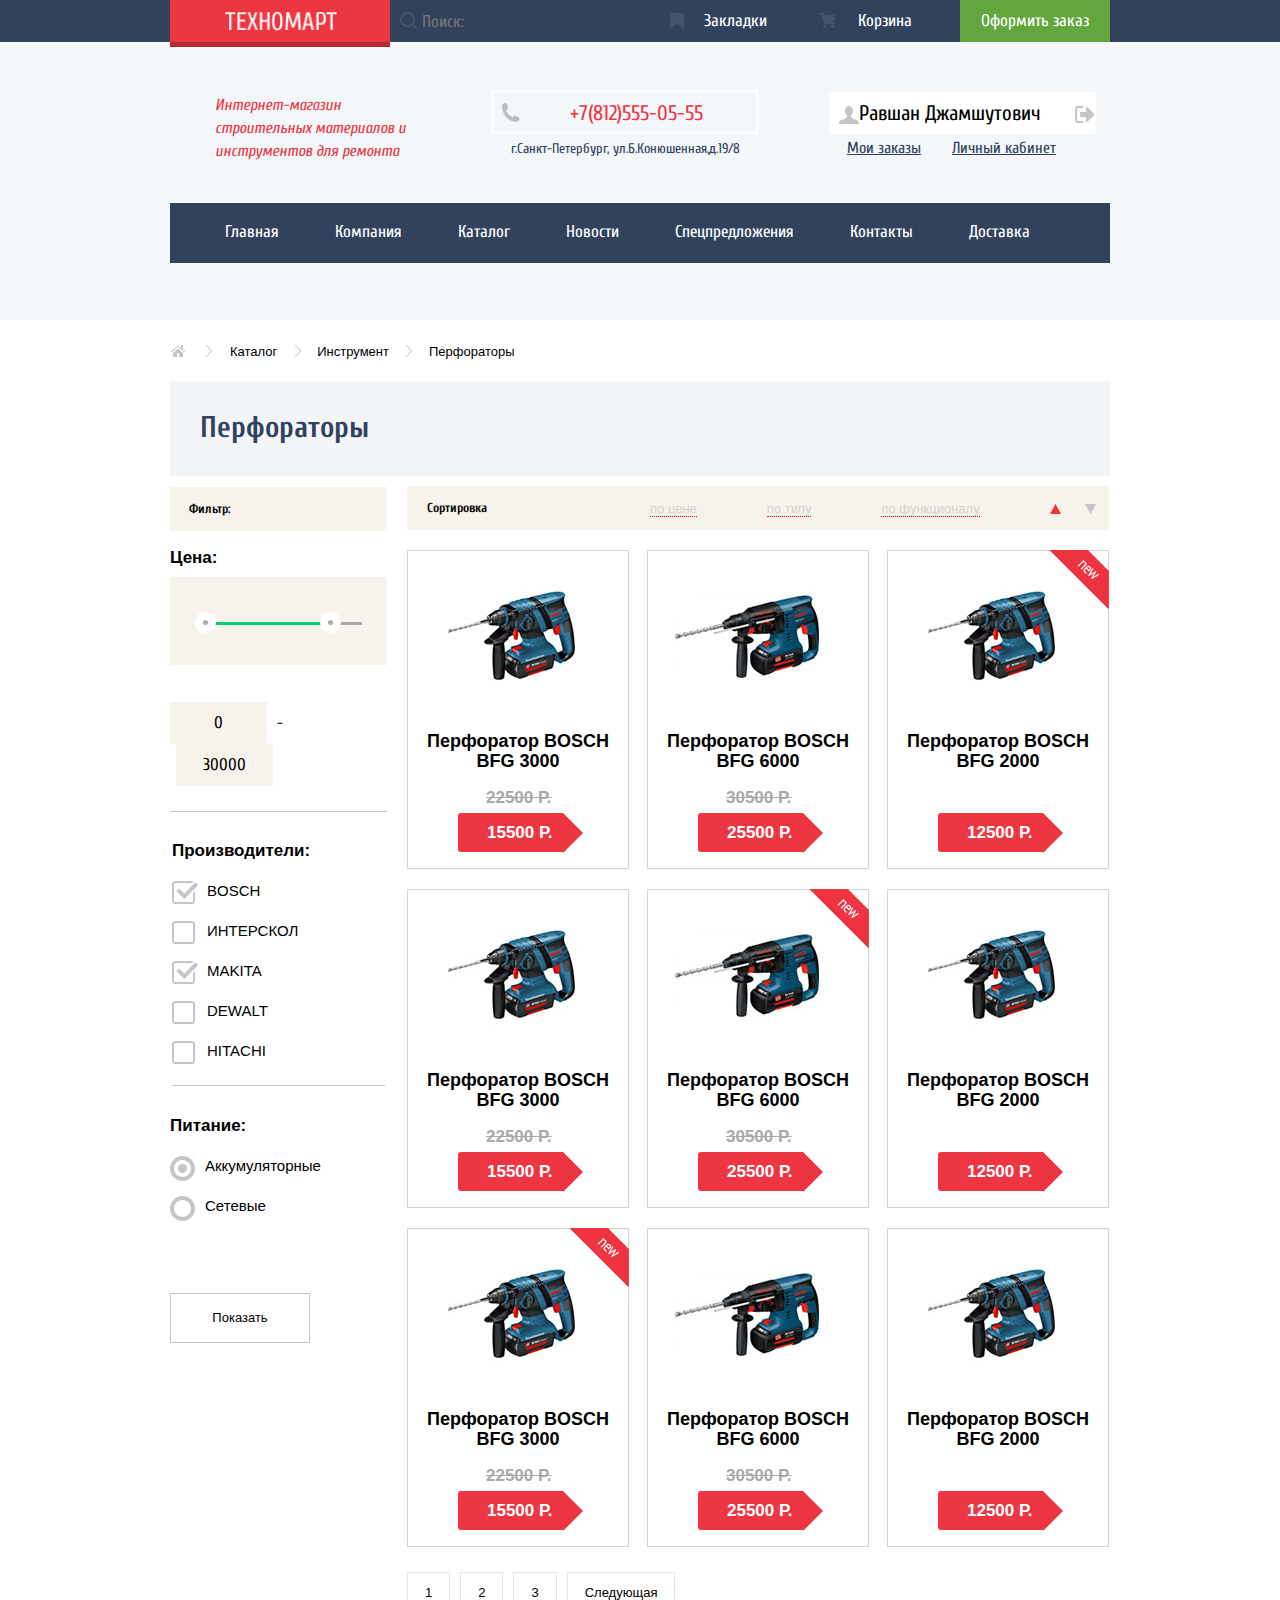
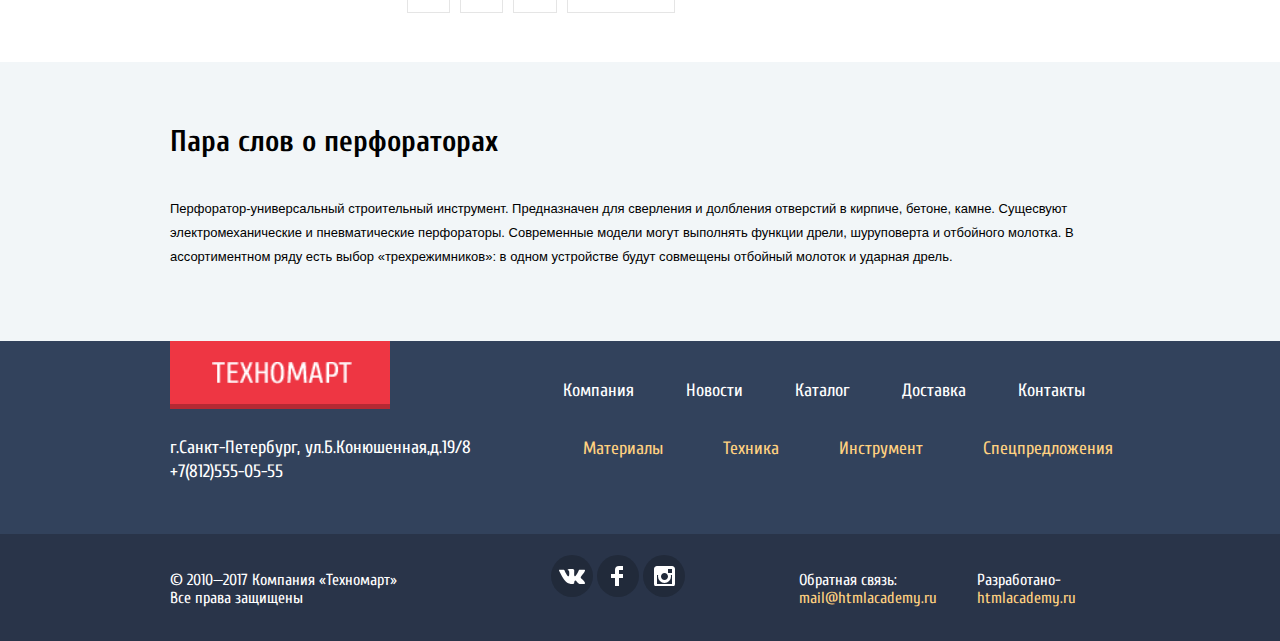
==== catalog.html @ f2ca5ce5 "Исправил рэйндж и позиционирование лупы" ====
<!DOCTYPE html>
<html lang="ru">
  <head>
      <meta charset="utf-8">
      <title>HTML Academy: Каталог</title>
      <link href="https://fonts.googleapis.com/css?family=Cuprum:700,700i&amp;subset=cyrillic,cyrillic-ext" rel="stylesheet">
      <link rel="stylesheet" href="css/style.css">
      <link href="css/normalize.min.css" rel="stylesheet">
  </head>
  <body>
      <header class="page-header">
          <h1 class="visually-hidden">Техномарт-мужской магазин</h1>
          <div class="page-header-wrapper-top">
              <section class="page-header-top container">
                <h2 class="visually-hidden">Управление покупками</h2>
                  <a class="page-header-logo" href="index.html">
                    <img src="img/logo.png" width="112" height="19" alt="логотип Техномарт">
                  </a>
                  <form class="page-header-search" action="https://echo.htmlacademy.ru" method="get">

                    <input class="page-header-search-input" type="search" name="search" id="search" placeholder="Поиск:">
                    <label class="page-header-search-label" for="search"></label>
                  </form>

                  <ul class="page-header-purchase">
                    <li class="page-header-purchase-tab"><a class="page-header-tab-link" href="tab.html">Закладки</a></li>
                    <li class="page-header-purchase-busket"><a class="page-header-busket-link" href="busket.html">Корзина</a></li>
                    <li class="page-header-purchase-order"><a class="page-header-order-link" href="order.html">Оформить заказ</a></li>
                  </ul>
            </section>
          </div>
      <section class="header-middle container">
        <h2 class="visually-hidden">Контакты и личный кабинет</h2>
          <p class="header-middle-description">Интернет-магазин строительных материалов и инструментов для ремонта</p>
          <address class="header-middle-contacts">
            <p class="header-middle-phone">+7(812)555-05-55</p>
            <p class="header-middle-address">г.Санкт-Петербург, ул.Б.Конюшенная,д.19/8</p>
          </address>
          <div class="header-middle-wrapper">
            <ul class="header-middle-logon">
              <li class="header-middle-logon-user"><a href="user.html">Равшан Джамшутович</a></li>
              <li class="header-middle-logout"><a href="logout.html"></a></li>
            </ul>
            <ul class="header-middle-logon-buttons">
              <li class="header-middle-orders"><a href="orders.html">Мои заказы</a></li>
              <li class="header-middle-account"><a href="account.html">Личный кабинет</a></li>
            </ul>
          </div>
      </section>
      <nav class="main-navigation container">
        <ul class="site-navigation">
          <li class="site-navigation-item"><a class="site-navigation-link" href="index.html">Главная</a></li>
          <li class="site-navigation-item"><a class="site-navigation-link" href="company.html">Компания</a></li>
          <li class="site-navigation-item"><a class="site-navigation-link site-navigation-current">Каталог</a></li>
          <li class="site-navigation-item"><a class="site-navigation-link" href="news.html">Новости</a></li>
          <li class="site-navigation-item"><a class="site-navigation-link" href="specialoffer.html">Спецпредложения</a></li>
          <li class="site-navigation-item"><a class="site-navigation-link" href="contacts.html">Контакты</a></li>
          <li class="site-navigation-item"><a class="site-navigation-link" href="delivery.html">Доставка</a></li>
        </ul>
      </nav>
    </header>
      <main class="catalog-main">
        <ul class="breadcrumbs container">
          <li class="breadcrumbs-home"><a class="index-link" href="index.html"></a></li>
          <li class="breadcrumbs-catalog"><a class="catalog-link" href="catalog.html">Каталог</a></li>
          <li class="breadcrumbs-instruments"><a class="instruments-link" href="intruments.html">Инструмент</a></li>
          <li class="breadcrumbs-current"><a class="perforators-link">Перфораторы</a></li>
        </ul>
        <h2 class="catalog-section container ">Перфораторы</h2>
        <div class="catalog-wrapper container">
          <section class="filters">
              <h2 class="filters-title">Фильтр:</h2>
              <form class="" action="https://echo.htmlacademy.ru" method="get">
                <fieldset class="filter-price">
                  <legend class="filter-price-title">Цена:</legend>
                    <input class="filter-price-value" id="filter-price-value" name="filter-price-value" type="range" min="0" max="30000" step="1" value="25000">
                    <label for="filter-price-value"></label>
                    <div class=filter-price-controls>
                    <div class="filter-price-main-line"></div>
                    <div class="filter-price-color-line"></div>
                    <span class="filter-price-min-roll"></span>
                    <span class="filter-price-max-roll"></span>
                    </div>

                    <input type="text" class="filter-price-min" value="0"> -
                    <input type="text" class="filter-price-max" value="30000">
                </fieldset>
                <fieldset class="filter-makers">
                  <legend class="filter-makers-title">Производители:</legend>
                    <p><input class="filter-makers-item" type=checkbox name="BOSCH" id="BOSCH" checked>
                      <label for="BOSCH">BOSCH</label></p>
                    <p><input class="filter-makers-item" type=checkbox name="INTERSKOL" id="ИНТЕРСКОЛ">
                      <label for="ИНТЕРСКОЛ">ИНТЕРСКОЛ</label></p>
                    <p><input class="filter-makers-item" type=checkbox name="MAKITA" id="MAKITA"  checked>
                      <label for="MAKITA">MAKITA</label></p>
                    <p><input class="filter-makers-item" type=checkbox name="DEWALT" id="DEWALT">
                      <label for="DEWALT">DEWALT</label></p>
                    <p><input class="filter-makers-item" type=checkbox name="HITACHI" id="HITACHI">
                      <label for="HITACHI">HITACHI</label></p>
                </fieldset>
                <fieldset class="filter-power">
                  <legend class="filter-power-title">Питание:</legend>
                    <p><input class="filter-power-item" type=radio name="battery" id="battery" checked>
                      <label for="battery">Аккумуляторные</label></p>
                    <p><input class="filter-power-item" type=radio name="electric" id="electric">
                      <label for="electric">Сетевые</label></p>
                </fieldset>
                <label for="show"></label>
                <input class="show-button" name="show" id="show"  type="submit" value="Показать">
              </form>
          </section>
          <div class="catalog-right-side">
          <section class="sort">
            <h2 class="sort-title">Сортировка</h2>
            <ul class="sort-list">
              <li class="sort-item"><a class="sort-item-link" href="tehnomart.ru/catalog?ordered=desc">по цене</a></li>
              <li class="sort-item"><a class="sort-item-link" href="tehnomart.ru/catalog?ordered=desc">по типу</a></li>
              <li class="sort-item"><a class="sort-item-link" href="tehnomart.ru/catalog?ordered=desc">по функционалу</a></li>
              <li class="sort-item"><a class="sort-button-up" href="tehnomart.ru/catalog?ordered=asc"><span class="visually-hidden">Сортировка по возрастанию</span></a></li>
              <li class="sort-item"><a class="sort-button-down" href="tehnomart.ru/catalog?ordered=desc"><span class="visually-hidden">Сортировка по убыванию</span></a></li>
            </ul>
          </section>
          <section class="catalog">
              <ul class="catalog-list">
                <li class="catalog-item">
                    <div class="catalog-item_offer">
                        <p><a class="catalog-item_buy" href="buy.html">Купить</a></p>
                        <a class="catalog-item_marked" href="intab.html">В закладки</a>
                    </div>
                  <img src="img/BOSCH-BFG-3000.jpg" alt="BOSCH BFG 3000"
                  width="220" height="150" class="catalog-item_image_bfg3000">
                  <h3 class="catalog-item_title">Перфоратор BOSCH BFG 3000</h3>
                  <p><del class="catalog-item_old-price">22500 Р.</del></p>
                  <a class="catalog-item_link" href="#">15500 Р.</a>

                </li>
                <li class="catalog-item">
                    <div class="catalog-item_offer">
                        <p><a class="catalog-item_buy" href="buy.html">Купить</a></p>
                        <a class="catalog-item_marked" href="intab.html">В закладки</a>
                    </div>
                  <img src="img/BOSCH-BFG-6000.jpg" alt="BOSCH BFG 6000"
                  width="220" height="150" class="catalog-item_image_bfg6000">
                  <h3 class="catalog-item_title">Перфоратор BOSCH BFG 6000</h3>
                  <p><del class="catalog-item_old-price">30500 Р.</del></p>
                  <a class="catalog-item_link" href="#">25500 Р.</a>

                </li>
                <li class="catalog-item new">
                    <div class="flag-new"></div>
                    <div class="catalog-item_offer">
                        <p><a class="catalog-item_buy" href="buy.html">Купить</a></p>
                        <a class="catalog-item_marked" href="intab.html">В закладки</a>
                    </div>
                  <img src="img/BOSCH-BFG-2000.jpg" alt="BOSCH BFG 2000"
                  width="220" height="150" class="catalog-item_image_bfg2000">
                  <h3 class="catalog-item_title">Перфоратор BOSCH BFG 2000</h3>
                  <p><del class="catalog-item_old-price"></del></p>
                  <a class="catalog-item_link" href="#">12500 Р.</a>

                </li>
                <li class="catalog-item">
                    <div class="catalog-item_offer">
                        <p><a class="catalog-item_buy" href="buy.html">Купить</a></p>
                        <a class="catalog-item_marked" href="intab.html">В закладки</a>
                    </div>
                  <img src="img/BOSCH-BFG-3000.jpg" alt="BOSCH BFG 3000"
                  width="220" height="150" class="catalog-item_image_bfg3000">
                  <h3 class="catalog-item_title">Перфоратор BOSCH BFG 3000</h3>
                  <p><del class="catalog-item_old-price">22500 Р.</del></p>
                  <a class="catalog-item_link" href="#">15500 Р.</a>

                </li>
                <li class="catalog-item new">
                    <div class="flag-new"></div>
                    <div class="catalog-item_offer">
                        <p><a class="catalog-item_buy" href="buy.html">Купить</a></p>
                        <a class="catalog-item_marked" href="intab.html">В закладки</a>
                    </div>
                  <img src="img/BOSCH-BFG-6000.jpg" alt="BOSCH BFG 6000"
                  width="220" height="150" class="catalog-item_image_bfg6000">
                  <h3 class="catalog-item_title">Перфоратор BOSCH BFG 6000</h3>
                  <p><del class="catalog-item_old-price">30500 Р.</del></p>
                  <a class="catalog-item_link" href="#">25500 Р.</a>

                </li>
                <li class="catalog-item">
                    <div class="catalog-item_offer">
                        <p><a class="catalog-item_buy" href="buy.html">Купить</a></p>
                        <a class="catalog-item_marked" href="intab.html">В закладки</a>
                    </div>
                  <img src="img/BOSCH-BFG-2000.jpg" alt="BOSCH BFG 2000"
                  width="220" height="150" class="catalog-item_image_bfg2000">
                  <h3 class="catalog-item_title">Перфоратор BOSCH BFG 2000</h3>
                  <p><del class="catalog-item_old-price"></del></p>
                  <p><a class="catalog-item_link" href="#">12500 Р.</a></p>

                </li>
                <li class="catalog-item new">
                    <div class="flag-new"></div>
                    <div class="catalog-item_offer">
                        <p><a class="catalog-item_buy" href="buy.html">Купить</a></p>
                        <a class="catalog-item_marked" href="intab.html">В закладки</a>
                    </div>
                  <img src="img/BOSCH-BFG-3000.jpg" alt="BOSCH BFG 3000"
                  width="220" height="150" class="catalog-item_image_bfg3000">
                  <h3 class="catalog-item_title">Перфоратор BOSCH BFG 3000</h3>
                  <p><del class="catalog-item_old-price">22500 Р.</del></p>
                  <a class="catalog-item_link" href="#">15500 Р.</a>

                </li>
                <li class="catalog-item">
                    <div class="catalog-item_offer">
                        <p><a class="catalog-item_buy" href="buy.html">Купить</a></p>
                        <a class="catalog-item_marked" href="intab.html">В закладки</a>
                    </div>
                  <img src="img/BOSCH-BFG-6000.jpg" alt="BOSCH BFG 6000"
                  width="220" height="150" class="catalog-item_image_bfg6000">
                  <h3 class="catalog-item_title">Перфоратор BOSCH BFG 6000</h3>
                  <p><del class="catalog-item_old-price">30500 Р.</del></p>
                  <a class="catalog-item_link" href="#">25500 Р.</a>

                </li>
                <li class="catalog-item">
                    <div class="catalog-item_offer">
                        <p><a class="catalog-item_buy" href="buy.html">Купить</a></p>
                        <a class="catalog-item_marked" href="intab.html">В закладки</a>
                    </div>
                  <img src="img/BOSCH-BFG-2000.jpg" alt="BOSCH BFG 2000"
                  width="220" height="150" class="catalog-item_image_bfg2000">
                  <h3 class="catalog-item_title">Перфоратор BOSCH BFG 2000</h3>
                  <p><del class="catalog-item_old-price"></del></p>
                  <p><a class="catalog-item_link" href="#">12500 Р.</a></p>

                </li>
              </ul>
              <ul class="pagination-list ">
                <li class="pagination-item pagination-item-current"><a>1</a></li>
                <li class="pagination-item"><a href="#">2</a></li>
                <li class="pagination-item"><a href="#">3</a></li>
                <li class="pagination-item"><a href="#">Следующая</a></li>
              </ul>
          </section>
        </div>
      </div>


        <div class="about-perforators">
        <h2 class="perforators-title container">Пара слов о перфораторах</h2>
        <p class="perforators-description container">Перфоратор-универсальный строительный инструмент.
          Предназначен для сверления и долбления отверстий в кирпиче, бетоне, камне.
          Сущесвуют электромеханические и пневматические перфораторы. Современные модели могут выполнять
          функции дрели, шуруповерта и отбойного молотка. В ассортиментном ряду есть выбор «трехрежимников»: в одном устройстве
          будут совмещены отбойный молоток и ударная дрель.</p>
        </div>

      </main>
      <footer class="page-footer">
        <div class="footer-wrapper container">
          <section class="footer-left">
            <h2 class="visually-hidden">Техномарт, адрес и телефон</h2>
              <a class="page-footer-logo">
                  <img src="img/logo.png" width="140" height="22" alt="логотип Техномарт">
              </a>
              <address class="footer-contacts">
                <p class="footer-address">г.Санкт-Петербург, ул.Б.Конюшенная,д.19/8</p>
                <p class="footer-phone">+7(812)555-05-55</p>
              </address>
          </section>
          <section class="footer-right">
            <h2 class="visually-hidden">Нижняя навигация по сайту</h2>
            <ul class="footer-navigation">
              <li class="footer-navigation-item"><a class="footer-navigation-link" href="company.html">Компания</a></li>
              <li class="footer-navigation-item"><a class="footer-navigation-link" href="news.html">Новости</a></li>
              <li class="footer-navigation-item"><a class="footer-navigation-link" href="catalog.html">Каталог</a></li>
              <li class="footer-navigation-item"><a class="footer-navigation-link" href="delivery.html">Доставка</a></li>
              <li class="footer-navigation-item"><a class="footer-navigation-link" href="contacts.html">Контакты</a></li>
            </ul>
            <ul class="catalog-links">
              <li class="catalog-links-item"><a class="materials" href="materials.html">Материалы</a></li>
              <li class="catalog-links-item"><a class="tech" href="tech.html">Техника</a></li>
              <li class="catalog-links-item"><a class="instruments" href="instruments.html">Инструмент</a></li>
              <li class="catalog-links-item"><a class="special-offer" href="specialoffer.html">Спецпредложения</a></li>
            </ul>
          </section>
        </div>
          <section class="footer-bottom">
            <div class="footer-bottom-wrapper container">
              <h2 class="visually-hidden">Связь</h2>
                <p class="copyright">
                © 2010—2017 Компания «Техномарт»
                Все права защищены
                </p>
                <div class="social-networks">
                    <a class="social-link-vk" href="https://vk.com"></a>
                    <a class="social-link-fb" href="https://facebook.com"></a>
                    <a class="social-link-inst" href="https://instagram.com"></a>
                </div>
                <p class="footer-feedback_mail">Обратная связь:
                  <a class="footer-feedback_mail-link" href="mailto:mail@htmlacademy.ru">mail@htmlacademy.ru</a></p>
                <p class="footer-feedback_powered-by">Разработано-
                  <a class="footer-feedback_link" href="https://htmlacademy.ru/intensive/htmlcss">htmlacademy.ru</a></p>
            </div>
          </section>
      </footer>

      <section class="modal-notify">
          <h2 class="notify-added">Товар добавлен в козину!</h2>
            <button class="notify-catalog-close"><span class="visually-hidden">Закрыть</span></button>
            <div>
              <input class="modal-place-order" type="button" value="Оформить заказ">
              <input class="modal-continue-shopping" type="button" value="Продолжить покупки">
            </div>
        </section>
  </body>
</html>
---- css/style.css ----
body {
  margin: 0;
  padding: 0;

  font-family: 'Cuprum', Arial, sans-serif;
}

.visually-hidden {
  position: absolute;
  clip: rect(0 0 0 0);
  width: 1px;
  height: 1px;
  margin: -1px;
}

.container {
  width: 940px;
  margin: 0 auto;
}

.page-header {
  margin-bottom: 62px;

  min-height: 320px;
  background-color: #f3f7f9
}

.page-header-logo{

  width: 220px;
  height: 42px;

  background-color: #ee3643;
  box-shadow: 0 5px 0px #b52933;
}

.page-header-logo img{
  position: relative;
   top: 12px;
   left: 55px;

}

.page-header-logo:hover{
  background-color: #ca2c37;
}

.page-header-logo:active{
  background-color: #ba2732;
}

.page-footer-logo {
  margin-right: 133px;
  margin-bottom: 32px;
  width: 220px;
  height: 63px;

  background-color: #ee3643;
  box-shadow: 0 5px 0px #b52933;
}

.page-footer-logo img {
   position: relative;
   top: 21px;
   left: 42px;

}

.page-footer-logo:hover{
  background-color: #ca2c37;
}

.page-footer-logo:active{
  background-color: #ba2732;
}

.page-header-wrapper-top {
  margin-bottom: 45px;

  background-color: #32425c;
}

.page-header-top {
  height: 42px;

  margin-bottom: 45px;
  padding: 0;

  display: flex;
  align-items: center;

  font-size: 17px;
  line-height: 18px;
  color: #ffffff;
}

.page-header-search {
  position: relative;
}

.page-header-search-label{
  position: absolute;
  top: 12px;
  left: 10px;
  z-index: 10;
  width: 20px;
  height: 20px;
  background: url('../img/svg/icon-search.svg') no-repeat;
}




.page-header-search-input {
     width: 270px;
    padding-top: 12px;
    padding-bottom: 11px;
    padding-left: 32px;
    margin: 0 auto;
    flex-direction: row;
    justify-content: flex-start;
    background-color: #32425c;
    color: #ffffff;
    border: none;
}

.page-header-search-input:hover {
  background-color: #212a3a;
  color: #ffffff;
  border: none;
}

.page-header-search-input:hover ~ label {
  background: url('../img/svg/icon-search-hover.svg') no-repeat;
}

.page-header-search-input:focus {
  background-color: #ffffff;
  color: #000000;
  border: none;
}

.page-header-search-input:focus ~ label {
  background: url('../img/svg/icon-search-focus.svg') no-repeat;
}

.page-header-purchase {
  display: flex;
  padding-left: 0;
  margin-left: auto;
  text-align: center;


  list-style: none;
}

.page-header-purchase a {

  text-decoration: none;
  color: #ffffff;
}




.page-header-purchase-tab {
  position: relative;
  padding-top: 12px;
  padding-bottom: 12px;
  display: block;
  width: 150px;
}

.page-header-tab-link {
  padding-top: 10px;
  padding-bottom: 10px;
  padding-left: 40px;
  padding-right: 40px;
}

.page-header-tab-link::before {
  content: "";
  position: absolute;
  top: 13px;
  left: 10px;
  width: 20px;
  height: 20px;
  background: url(../img/svg/icon-bookmark.svg) no-repeat;
}



.page-header-purchase-tab:hover {
  background-color: #212a3a;
}

.page-header-tab-link:hover::before {
  background: url(../img/svg/icon-bookmark-hover.svg) no-repeat;
}

.page-header-purchase-tab:active {
  background-color: #161d29;
  color: #494c53;
}

.page-header-purchase-busket {
  position: relative;
  padding-top: 12px;
  padding-bottom: 12px;
  width: 150px;
}

.page-header-busket-link{
  padding-top: 10px;
  padding-bottom: 10px;
  padding-right: 46px;
  padding-left: 46px;
}

.page-header-busket-link::before{
  content: "";
  position: absolute;
  top: 13px;
  left: 10px;
  width: 20px;
  height: 20px;
  background: url(../img/svg/icon-cart.svg) no-repeat;
}


.page-header-purchase-busket:hover {
  background-color: #212a3a;
}

.page-header-busket-link:hover::before {
  background: url(../img/svg/icon-cart-hover.svg) no-repeat;
}

.page-header-purchase-busket:active {
  background-color: #161d29;
  color: #494c53;
}

.page-header-purchase-order {
  padding-top: 12px;
  padding-bottom: 12px;
  width: 150px;
  background-color: #63a63e;
}
.page-header-order-link {
  padding-top: 10px;
  padding-bottom: 10px;
  padding-left: 18px;
  padding-right: 18px;
}

.page-header-purchase-order:hover {
  background-color: #5fbb2d;
}

.page-header-purchase-order:active {
  background-color: #518534;
  color: #494c53;
}

.header-middle {
  margin-top: 0;
  margin-bottom: 40px;
  padding: 0;
  min-height: 158;

  display: flex;

  background-color: #f3f7f9;
}

.header-middle-description {
  width: 208px;
  margin: 0px;

  margin-left: 45px;
  margin-right: 68px;
  padding-top: 7px;

  font-style: italic;
  font-size: 16px;
  line-height: 23px;
  color: #ee3643;
}

.header-middle-contacts {
  position: relative;
  width: 268px;
  margin-top: 3px;
  margin-right: 70px;
}

.header-middle-phone {
  text-align: center;
  padding-top: 10px;
  padding-bottom: 7px;
  padding-left: 23px;
  margin: 0px;
  margin-bottom: 3px;


  font-style: normal;
  font-size: 21px;
  line-height: 21px;
  color: #ee3643;
  border: 3px solid #ffffff;
}

.header-middle-phone::before{
  content: "";
  position: absolute;
  top: 13px;
  left: 10px;
  width: 20px;
  height: 20px;
  background: url(../img/svg/icon-phone.svg) no-repeat;
}

.header-middle-address {
  margin: 0;
  text-align: center;
  font-style: normal;
  font-size: 14px;
  line-height: 24px;
  color: #32425c;
}

.header-middle-user {
  margin-right: 0px;

  margin-top: 4px;
}

.header-middle-user-navigation {
  display: flex;
  list-style: none;
  margin-top: 10px;
  padding-left: 0px;
}

.header-middle-user-navigation a {
  padding-bottom: 7px;
  margin-top: -4px;

  font-size: 21px;
  line-height: 21px;
  text-decoration: none;
  color: #000000;
  background-color: #ffffff;
}

.header-middle-login {
  position: relative;
  width: 120px;
  margin-right: 10px;
}

.header-middle-login a {
  padding-top: 7px;
  padding-bottom: 12px;
  padding-left: 47px;
  padding-right: 27px;
  margin-right: 10px;
}

.header-middle-login a::before {
  content: "";
  position: absolute;
  top: 3px;
  left: 10px;
  width: 20px;
  height: 20px;
  background: url(../img/svg/icon-login.svg) no-repeat;
}


.header-middle-login a:hover {
  color: #ee3643
}

.header-middle-login a:hover::before {
  background: url(../img/svg/icon-login-hover.svg) no-repeat;
}

.header-middle-login a:active {
  color: #b2b2b2
}

.header-middle-registration {
  width: 150px;
}

.header-middle-registration a {
  padding-top: 7px;
  padding-bottom: 12px;
  padding-left: 25px;
  padding-right: 19px;
  margin: 0px;

}

.header-middle-registration a:hover {
  color: #ee3643
}

.header-middle-registration a:active {
  color: #b2b2b2
}

.header-middle-logon{
  position: relative;
  padding-left: 0px;
  margin-bottom: 0px;
  list-style: none;

}

.header-middle-logon a{
  padding-left: 30px;
  padding-right: 55px;
  padding-top: 9px;
  padding-bottom: 9px;
  font-size: 16px;
  line-height: 18px;
  color: #32425c;
}

.header-middle-logon-user a::before {
  content: "";
  position: absolute;
  top: 3px;
  left: 10px;
  width: 20px;
  height: 20px;
  background: url(../img/svg/icon-user.svg) no-repeat;
}

.header-middle-logon a:hover::before {
  background: url(../img/svg/icon-user-hover.svg) no-repeat;
}

.header-middle-logout {
  content: "";
  position: absolute;
  top: 3px;
  left: 245px;
  width: 20px;
  height: 20px;
  background: url(../img/svg/icon-logout.svg) no-repeat;
}

.header-middle-logout a {
  padding-right: 0px;
}

.header-middle-logout:hover {
  background: url(../img/svg/icon-logout-hover.svg) no-repeat;
}

.header-middle-logon-user a {
  font-size: 21px;
  line-height: 21px;
  text-decoration: none;
  color: #000000;
}

.header-middle-logon-user a:active {
  color: #b2b2b2;
}

.header-middle-orders a {
  position: relative;
  margin-right: 31px;
}

.header-middle-orders a::after {
  content: "";
  position: absolute;
  top: 9px;
  left: 91px;
  width: 5px;
  height: 5px;
  background: url(../img/svg/shape.svg) no-repeat;

}

.header-middle-logon-buttons{
  display: flex;
  margin-top: 15px;
  margin-bottom: 0px;
  padding-left: 18px;
  list-style: none;
}

.header-middle-logon-buttons a{

  font-size: 16px;
  line-height: 18px;
  color: #32425c;
}

.header-middle-logon-buttons a:hover {
  color: #ee3643;
 }

 .header-middle-logon-buttons a:active {
   color: #b2b2b2;
 }


.header-middle-logon-user a {
  font-size: 21px;
  line-height: 21px;
  text-decoration: none;
  color: #000000;
  background-color: #ffffff;
}

.header-middle-logon-user a:active {
  color: #b2b2b2;
}

.header-middle-orders a:hover {
 color: #ee3643;
}

.header-middle-orders a:active {
  color: #b2b2b2;
}

.header-middle-account a:hover {
  color: #ee3643;
 }

 .header-middle-account a:active {
   color: #b2b2b2;
 }


.main-navigation {
  background-color: #32425c;
}

.site-navigation{
  margin: 0 ;
  padding-left: 27px;
  padding-right: 27px;
  display: flex;

  justify-content: flex-start;


  min-height: 60px;

  list-style: none;
}



.site-navigation-item a:hover{
  background-color: #293449;
}
.site-navigation-item a:active{
  background-color: #1d2739;
  color: #a8abaf;
}

.main-navigation a {
  display: block;
  padding-top: 20px;
  padding-bottom: 20px;
  padding-left: 28px;
  padding-right: 28px;
  font-size: 17px;
  line-height: 17px;
  text-decoration: none;
  color: #ffffff;
}

.promo-block {
  display: flex;
  margin-bottom: 33px;
  background-color: #ffffff;
}

.promo-list-1 {
  margin: 0;
  margin-left: -20px;

  padding: 0;

  display: flex;
  justify-content: center;
  flex-wrap: wrap;


  font-size: 24px;
  line-height: 30px;
  color: #ffffff;
}

.promo-list-2 {
  font-size: 24px;
  line-height: 30px;
  color: #ffffff;
}

.promo-link {
  font-size: 14px;
  line-height: 18px;
  display: block;
  max-width: 136px;
  text-align: center;
  margin-top: 20px;
  padding-bottom: 10px;
  margin-top: 12px;
  padding-top: 10px;


  text-decoration: none;
  color: #ffffff;
}

.promo-item {

  width: 300px;
  min-height: 123px;
  font-weight: bold;
  font-size: 24px;
  line-height: 30px;
  padding-top: 21px;
  padding-left: 23px;
  box-sizing: border-box;
}

.promo-item.materials-promo {
  position: relative;

  margin-right: 20px;
  margin-bottom: 40px;
  background-color: #ffbf47;
}

.promo-item.materials-promo a {
  background-color: rgba(0, 0, 0, 0.1);
}

.promo-item.materials-promo a::after {
  content: "";
  position: absolute;
  top: 25px;
  left: 210px;
  width: 76px;
  height: 66px;
  background: url(../img/svg/icon-1.svg) no-repeat;
}

.promo-item.materials-promo a:hover {
  background-color: rgba(0, 0, 0, 0.2);
}

.promo-item.materials-promo a:active {
  background-color: rgba(0, 0, 0, 0.3);
}

.promo-item.instruments-promo {
  position: relative;
  margin-bottom: 40px;
  background-color: #3bbce3;
}

.promo-item.instruments-promo a {
  background-color: rgba(0, 0, 0, 0.1);
}

.promo-item.instruments-promo a::after {
  content: "";
  position: absolute;
  top: 25px;
  left: 210px;
  width: 76px;
  height: 66px;
  background: url(../img/svg/icon-2.svg) no-repeat;
}

.promo-item.instruments-promo a:hover {
  background-color: rgba(0, 0, 0, 0.2);
}

.promo-item.instruments-promo a:active {
  background-color: rgba(0, 0, 0, 0.3);
}

.promo-item.tech-promo {
  position: relative;
  margin-bottom: 20px;
  padding-bottom: 0px;
  padding-top: 21px;
  margin: 0;
  margin-bottom: 20px;
  background-color: #dc91d8;
}

.promo-item.tech-promo a {
  background-color: rgba(0, 0, 0, 0.1);
}

.promo-item.tech-promo a::after {
  content: "";
  position: absolute;
  top: 25px;
  left: 210px;
  width: 70px;
  height: 66px;
  background: url(../img/svg/icon-3.svg) no-repeat;
}

.promo-item.tech-promo a:hover {
  background-color: rgba(0, 0, 0, 0.2);
}

.promo-item.tech-promo a:active {
  background-color: rgba(0, 0, 0, 0.3);
}

.promo-item.discounts-promo {
  position: relative;
  margin: 0;
  margin-bottom: 20px;
  background-color: #8ed78f;
}

.promo-item.discounts-promo a {
  background-color: rgba(0, 0, 0, 0.1);
}

.promo-item.discounts-promo a::after {
  content: "";
  position: absolute;
  top: 25px;
  left: 210px;
  width: 76px;
  height: 73px;
  background: url(../img/svg/icon-4.svg) no-repeat;
}

.promo-item.discounts-promo a:hover {
  background-color: rgba(0, 0, 0, 0.2);
}

.promo-item.discounts-promo a:active {
  background-color: rgba(0, 0, 0, 0.3);
}

.promo-item.delivery-promo {
  position: relative;
  margin: 0;
  margin-bottom: 20px;
  background-color: #ffc047;
}

.promo-item.delivery-promo a {
  background-color: rgba(0, 0, 0, 0.1);
}

.promo-item.delivery-promo a::after {
  content: "";
  position: absolute;
  top: 25px;
  left: 210px;
  width: 79px;
  height: 66px;
  background: url(../img/svg/icon-5.svg) no-repeat;
}

.promo-item.delivery-promo a:hover {
  background-color: rgba(0, 0, 0, 0.2);
}

.promo-item.delivery-promo a:active {
  background-color: rgba(0, 0, 0, 0.3);
}

.promo-slider {
  position: relative;
}


.promo-item.drills-promo {
  display: none;
  position: relative;
  z-index: 1;
  top: -20px;
  margin: 0;
  margin-top: -30px;
  width:620px;
  height: 266px;

  font-family: 'PTsans';
  font-size: 18px;
  line-height: 24px;
  color: #ffffff;
  background-color: #513930;
}



.promo-item.drills-promo img{
  position: absolute;
  top: 0;
  left: 0;
  z-index: -1;
}

.promo-item.drills-promo input {
  position: absolute;
  opacity: 0;
}

.promo-item.drills-title {
  margin: 0;
  padding: 0;
  font-family: Cuprum;
  font-weight: bold;
  font-size: 36px;
  line-height: 36px;
}
.promo-item.drills-promo p {
  display: block;
  margin-top: -83px;
}

.promo-item.perforators-promo {

  position: relative;
  z-index: 1;
  top: -50px;
  margin: 0;
  width:620px;
  height: 266px;

  font-family: 'PTsans';
  font-size: 18px;
  line-height: 24px;
  color: #ffffff;
  background-color: #513930;
}

.promo-item.perforators-promo img{
  position: absolute;
  top: 0;
  left: 0;
  z-index: -1;
}

.promo-item.perforators-title {
  margin: 0;
  padding: 0;
  font-family: Cuprum;
  font-weight: bold;
  font-size: 36px;
  line-height: 36px;
}
.promo-item.perforators-promo p {
  display: block;
  margin-top: -83px;
}

.button-drills {
  display: block;
  margin-top: 120px;
  padding-top: 10px;
  padding-bottom: 10px;
  width: 195px;
  text-align: center;

  font-family: Cuprum;
  font-size: 14px;
  line-height: 18px;
  text-decoration: none;
  background-color: #ee3643;
  color: #ffffff;
}

.button-drills:hover{
  background-color: #ca2c37;
}

.button-drills:active{
  background-color: #ba2732;
}

.promo-slider-controls {
  position: absolute;
  z-index: 60;
  bottom: 25%;
  left: 45%;
  width: 60px;
  height: 10px;
  text-align: center;
  }

  .promo-slider-controls label {
    margin-right: 5px;
    display: inline-block;
    width: 6px;
    height: 6px;
    vertical-align: top;
    background: #fff;
    border: 2px solid #fff;
    border-radius: 50%;
    cursor: pointer;
  }

  .arrow-left {
    position: absolute;
    z-index: 60;
    bottom: 160px;
    left: 30px;
    width: 24px;
    height: 38px;
    background: url(../img/svg/icon-right.svg) no-repeat;
    transform: rotate(180deg);
  }

  .arrow-right {
    position: absolute;
    z-index: 60;
    bottom: 160px;
    left: 570px;
    width: 24px;
    height: 38px;
    background: url(../img/svg/icon-right.svg) no-repeat;
  }

.promo-link {
  font-size: 14px;
  line-height: 18px;
}

.popular-header {
  display: flex;
  justify-content: space-between;
  align-items: center;
  padding-left: 29px;
  margin-bottom: 23px;
  background-color: #f9f5f0;
}

.popular-title {

  padding-top: 2px;
  padding-bottom: 5px;
  margin-bottom: 20px;

  font-size: 30px;
  line-height: 30px;
  background-color: #f9f5f0;
  color: #32425c;
}

.popular-button {
  margin-top: 4px;
  margin-right: 24px;

  display: block;
  padding-top: 10px;
  padding-bottom: 10px;
  width: 253px;
  text-align: center;
  font-size: 14px;
  line-height: 18px;
  text-decoration: none;
  background-color: #ee3643;
  color: #ffffff;
}

.popular-button:hover {
  background-color: #ca2c37;

}

.popular-button:active {
  background-color: #ba2732;
}

.popular-list {
  display: flex;

  padding: 0;
  margin-bottom: 21px;
  background-color: #ffffff;
  list-style: none;
}

.popular-item_title {
  font-family: 'PTsans', sans-serif;
  font-weight: bold;
  font-size: 18px;
  line-height: 20px;
  text-align: center;
  margin-top: 26px;
}

.popular-item_new-title {
 text-align: center;
  margin-top: 26px;
  margin-bottom: 50px;
  font-family: 'PTsans', sans-serif;
  font-weight: bold;
  font-size: 18px;
  line-height: 20px;
}

.popular-item {
  margin-right: 18px;
  width: 220px;
  min-height: 317px;
  border: 1px solid lightgray;
}

.popular-item.new {
  position: relative;
}


.popular-item:hover {
  box-shadow: 0 10px 20px #adb1b9;
}

.popular-item_old-price {
  padding-left: 78px;
  font-family: 'PTsans', sans-serif;
  font-weight: bold;
  font-size: 17px;
  line-height: 18px;
 color: #a9a9a9;
}

.popular-item_link {
  position: relative;
  margin-left: 78px;
  font-family: 'PTsans', sans-serif;
  font-weight: bold;
  font-size: 17px;
  line-height: 18px;
  background-color: #ee3643;
  color: #ffffff;

  width: 80px;
  margin-right: 10px;
  padding: 10px 14px 10px 29px;
  text-decoration: none;
  color: #fff;
  background: #ee3643;
  border-radius: 3px 0 0 3px;
  margin-left: 50px;
}

.popular-item_link::after {
  content: '';
  position: absolute;
  top: 0px;
  right: -36px;
  width: 0px;
  height: 0px;
  border: 20px solid #fff;
  border-left-color: #ee3643;
}

.makers-header {
  display: flex;
  justify-content: space-between;
  align-items: center;
  padding-left: 25px;
  margin-bottom: 20px;
  background-color: #f9f5f0;
}


.makers-tittle {
  padding-top: 5px;
  padding-bottom: 5px;
  margin-bottom: 24px;

  background-color: #f9f5f0;
  color: #32425c;
  font-size: 30px;
  line-height: 30px;
}

.makers-button {
  margin-top: 4px;
  margin-right: 24px;

  display: block;
  padding-top: 10px;
  padding-bottom: 10px;
  width: 253px;
  text-align: center;
  font-size: 14px;
  line-height: 18px;
  text-decoration: none;
  background-color: #ee3643;
  color: #ffffff;
}

.makers-button:hover {
  background-color: #ca2c37;

}

.makers-button:active {
  background-color: #ba2732;
}

.makers-list {
  display: flex;
  flex-wrap: wrap;
  padding: 0;
  margin-right: -20px;
  margin-bottom: 60px;
  background-color: #ffffff;
  list-style: none;
}

.makers-item {

  margin-bottom: 18px;
  margin-right: 18px;
  width: 220px;
  min-height: 145px;
  border: 1px solid lightgray;
}

.makers-item:hover {
  box-shadow: 0 10px 20px #adb1b9;
}

.makers-item:active {
  box-shadow: 0 5px 15px #8f929d;
  opacity: 0.25;
}


.service-block-wrapper  {
  padding-bottom: 50px;
  margin-bottom: 80px;
  background-color: #f3f7f9;
}

.service-slider {
 display: flex;
}

.service-title {
  padding-top: 65px;
  font-size: 30px;
  line-height: 30px;
}

.service-list {
  padding-left: 0;
  width: 240px;
  margin-top: 0px;
  margin-right: 80px;
  font-size: 21px;
  line-height: 30px;
  background-color: #32425c;
  color: #ffffff;
  list-style: none;
}

.service-list li {
  padding-top: 9px;
  padding-bottom: 20px;
  padding-left: 22px;
  border-bottom: 1px solid #4d637b;
}

.service-list li:hover {
  background-color: #293449;
}

.service-list li:focus {
  background-color: #ffffff; color: 32425c;
}

.service-describe {
  margin-bottom: 72px;
  width: 430px;
  font-family: 'PTsans', sans-serif;
  font-size: 13px;
  line-height: 24px;
}

.service-list-delivery-describe {

  background-image: url('../img/deliveryimg.png');
  background-position: 100% 0%;
  background-repeat: no-repeat;
  height: 272px;
}

.service-list-delivery-title {
  margin-top: 0px;
  margin-bottom: 22px;
  font-size: 36px;
  line-height: 36px;
  color: #32425c;
}

.service-list-delivery-text {
  margin-right: 330px;

  font-family: 'PTsans', sans-serif;
  font-size: 13px;
  line-height: 24px;
}

.service-list-warranty-describe {
  display: none;
  background-image: url('../img/warrantyimg.png');
  background-position: 100% 0%;
  background-repeat: no-repeat;
  height: 272px;
}

.service-list-warranty-title {
  font-size: 36px;
  line-height: 36px;
  color: #32425c;
}

.service-list-warranty-text {
  font-family: 'PTsans', sans-serif;
  font-size: 13px;
  line-height: 24px;
}

.service-list-credit-describe {
  display: none;
  background-image: url('../img/creditimg.png');
  background-position: 100% 0%;
  background-repeat: no-repeat;
  height: 272px;
}

.service-list-credit-title {
  font-size: 36px;
  line-height: 36px;
  color: #32425c;
}

.service-list-credit-text {
  font-family: 'PTsans', sans-serif;
  font-size: 13px;
  line-height: 24px;
}
.service-list-items {
  margin-top: 0px;
  padding-left: 0px;
  list-style: none;
}

.credit-button {
  margin-top: 4px;
  margin-right: 24px;

  display: block;
  padding-top: 10px;
  padding-bottom: 10px;
  width: 196px;
  text-align: center;
  font-size: 14px;
  line-height: 18px;
  text-decoration: none;
  background-color: #ee3643;
  color: #ffffff;
}

.credit-button:hover {
  background-color: #ca2c37;
}

.credit-button:active {
  background-color: #ba2732;
}

.main-footer {
  display: flex;
  margin-bottom: 86px;
}

.company {
  margin-right: 100px;
  background-color: #ffffff;
}

.company-title {
  margin-top: 0;
  font-size: 30px;
  line-height: 30px;
}

.company-describe {
  margin-bottom: 24px;
  width: 540px;
  font-size: 13px;
  line-height: 24px;
}
.company-describe-2 {
  margin-bottom: 21px;
  width: 400px;
  font-size: 13px;
  line-height: 24px;
}

.transport-list {
  position: relative;
  margin-bottom: 36px;
  padding-left: 37px;
  list-style: none;
}

.transport-list-item-1  {
  margin-bottom: 20px;
  font-size: 18px;
  line-height: 20px;
}
.transport-list-item-2  {
  margin-bottom: 20px;
  font-size: 18px;
  line-height: 20px;
}
.transport-list-item-3  {
  margin-bottom: 20px;
  font-size: 18px;
  line-height: 20px;
}

.transport-list-item-1::before {
  content: '';
  position: absolute;
  left: 0px;
  top: 10px;
  display: block;
  width: 25px;
  height: 2px;
  background: #fb565a;
}

.transport-list-item-2::before {
  content: '';
  position: absolute;
  left: 0px;
  top: 49px;
  display: block;
  width: 25px;
  height: 2px;
  background: #fb565a;
}

.transport-list-item-3::before {
  content: '';
  position: absolute;
  left: 0px;
  top: 89px;
  display: block;
  width: 25px;
  height: 2px;
  background: #fb565a;
}

.aboutus-button {
  display: block;
  padding-top: 10px;
  padding-bottom: 10px;
  width: 220px;
  text-align: center;
  font-size: 14px;
  line-height: 18px;
  text-decoration: none;
  background-color: #ee3643;
  color: #ffffff;
}

.aboutus-button:hover {
  background-color: #ca2c37;
}

.aboutus-button:active {
  background-color: #ba2732;
}

.contacts-title {
  margin-top: 0px;
  font-size: 30px;
  line-height: 30px;
}

.contacts-desription {
  padding-right: 100px;
  margin-bottom: 30px;
  font-size: 13px;
  line-height: 24px;
}

.contacts-map {
  margin-bottom: 37px;
}

.map-button {
  display: block;
  padding-top: 10px;
  padding-bottom: 10px;
  width: 300px;
  text-align: center;
  font-size: 14px;
  line-height: 18px;
  text-decoration: none;
  background-color: #ee3643;
  color: #ffffff;
}

.map-button:hover {
  background-color: #ca2c37;
}

.map-button:active {
  background-color: #ba2732;
}

.page-footer {
  background-color: #32425c;
}

.footer-wrapper {
  display: flex;
  margin-bottom: 50px;
}

.footer-left {
 display: flex;
 flex-direction: column;
}

.footer-right {
  padding-top: 22px;
}

.footer-contacts {
  font-size: 18px;
  line-height: 24px;
  color: #ffffff;
  font-style: normal;
}

.footer-navigation {
  display: flex;
  margin-bottom: 34px;
  list-style: none;
}

.footer-contacts p {
  margin:0 auto
}

.footer-navigation a {
  padding-right: 52px;
  font-size: 18px;
  line-height: 24px;
  text-decoration: none;
  color: #ffffff;
}

.footer-navigation a:hover {
 text-decoration: underline;
}

.footer-navigation a:active {
 color: #a4abb4;
}

.catalog-links {
  display: flex;
  margin: 0 auto;
  padding-left: 60px;
  list-style: none;
}

.catalog-links a {
  margin-right: 60px;
  font-size: 18px;
  line-height: 24px;
  text-decoration: none;
  color: #ffd180;
}

.catalog-links a:hover {
  text-decoration: underline;
 }

 .catalog-links a:active {
  color: #ad956f;
 }

.footer-bottom {
    background-color: #293449;
}

.footer-bottom-wrapper {
  display: flex;
  margin-top: 0px;
    padding-top: 21px;
}

.copyright {
  width: 243px;
  margin-right: 150px;
  padding-bottom: 18px;
  font-size: 16px;
  line-height: 18px;
  color: #ffffff;
}

.social-networks {
  display: flex;
  margin-right: 110px;
}

.social-networks a:hover {
  background-color: #ee3643;
}

.social-link-vk {
  margin-right: 4px;
  position: relative;
display: inline-block;
width: 42px;
height: 42px;
line-height: 42px;
text-decoration: none;
background: #212a3a;
border-radius: 50px;
}

.social-link-vk::before {
  content: "";
  position: absolute;
  top: 14px;
  left: 8px;
  width: 26px;
  height: 20px;
  background: url('../img/svg/icon-vk.svg') no-repeat;
}

.social-link-fb {
  margin-right: 4px;
  position: relative;
display: inline-block;
width: 42px;
height: 42px;
line-height: 42px;
text-decoration: none;
background: #212a3a;
border-radius: 50px;
}

.social-link-fb::before {
  content: "";
  position: absolute;
  top: 11px;
  left: 14px;
  width: 26px;
  height: 20px;
  background: url('../img/svg/icon-fb.svg') no-repeat;
}

.social-link-inst {
  margin-right: 4px;
  position: relative;
display: inline-block;
width: 42px;
height: 42px;
line-height: 42px;
text-decoration: none;
background: #212a3a;
border-radius: 50px;
}

.social-link-inst::before {
  content: "";
  position: absolute;
  top: 11px;
  left: 11px;
  width: 26px;
  height: 20px;
  background: url('../img/svg/icon-insta.svg') no-repeat;
}

.footer-feedback_mail {
  width: 140px;
  margin-right: 40px;

  font-size: 16px;
  line-height: 18px;
  color: #ffffff;
}

.footer-feedback_mail a:hover {
  text-decoration: underline;
 }

 .footer-feedback_mail a:active {
  color: #db3644;
 }

.footer-feedback_mail-link {
  font-size: 16px;
  line-height: 18px;
  text-decoration: none;
  color: #ffd180;
}

.footer-feedback_powered-by {
  width: 140px;
  font-size: 16px;
  line-height: 18px;
  color: #ffffff;
}

.footer-feedback_powered-by a:hover {
  text-decoration: underline;
 }

 .footer-feedback_powered-by a:active {
  color: #db3644;
 }

.footer-feedback_link {
  font-size: 16px;
  line-height: 18px;
  text-decoration: none;
  color: #ffd180;
}


.modal-write-us {
  display:none;
  position: fixed;
  top: 15%;
  left: 26%;
  z-index: 1;

  width: 620px;
  margin: 0 auto;
  justify-content: center;
  background-color: #ffffff;
  font-size: 18px;
  line-height: 18px;
}

.notify-close {
  position: relative;
  padding-left: 0px;
  padding-right: 0px;
  border: none;
}

.notify-close::after {
  position: absolute;
  content: "";
  top: 0px;
  left: 583px;
  z-index: 10;
  width: 25px;
  height: 25px;
  background: url('../img/svg/icon-close.svg') no-repeat;
}

.modal-write-us-form {
  box-shadow: 0 10px 20px #adb1b9;
  border-top: 6px solid #ff5357;
  margin-top: -18px;

}

.modal-input-title {
  margin-bottom: 13px;
}

.modal-personal-dates {
  display: flex;
  padding-left: 80px;

}
.modal-personal-dates p {
  display: flex;
  flex-direction: column;
  width: 220px
}
.modal-personal-dates input{
  height:34px;
  padding-left: 15px;
  font-family: 'PTsans';
  font-size: 13px;
  line-height: 18px;
}

.modal-personal-dates p:first-child {
  display: flex;
  flex-direction: column;
  padding-right: 20px;
}

.modal-write-us-form input {
  border: 2px solid #d7dcde;
}
.modal-write-us-form input:hover {
  border: 2px solid #b5b5b5;
}
.modal-write-us-form input:focus {
  border: 2px solid #ee3643;
}
.modal-write-us-form textarea {
  border: 2px solid #d7dcde;
}
.modal-write-us-form textarea:hover {
  border: 2px solid #b5b5b5;
}
.modal-write-us-form textarea:focus {
  border: 2px solid #ee3643;
}

.modal-write-us-form p {
  flex-direction: column;
  display: flex;
}

.modal-message {
  padding-left: 80px;
}

.modal-write-us-form textarea {
  width: 442px;
  height: 110px;
  padding-left: 13px;
  padding-top: 11px;
  margin-bottom: 35px;
  font-family: 'PTsans';
  font-size: 13px;
  line-height: 18px;
}

.map-popup {
  display: none;
  position: absolute;
  top: 378%;
  left: 14%;
  z-index: 1;
  width: 72%;
  margin: 0 auto;
  justify-content: center;
  background-color: #ffffff;
  font-size: 18px;
  line-height: 18px;
  background-image: url('../img/map-popup.jpg');
  height: 75%;
  background-repeat: no-repeat;
}

.map-close {
  position: absolute;
  content: "";
  top: 20px;
  left: 921px;
  z-index: 10;
  width: 25px;
  height: 25px;
  border: none;
  background: url('../img/svg/icon-close.svg') no-repeat;
}

.form-footer {
  background-color: #f4f4f4;
  padding-top: 37px;
  padding-bottom: 37px;
  padding-left: 80px;
  padding-right: 80px;
}

.modal-submit {
  display: block;
  padding: 0;
  padding-top: 10px;
  padding-bottom: 10px;
  width: 460px;
  text-align: center;
  border: none;
  font-size: 17px;
  line-height: 17px;
  text-decoration: none;
  color: #ffffff;
  background-color: #ee3643
}

.modal-submit:hover {
  background-color: #ca2c37;
}

.modal-submit:active {
  background-color: #ba2732;
}

.breadcrumbs {
  position: relative;
  display: flex;
  margin-top: -40px;
 margin-bottom: 20px;
 list-style: none;
}

.breadcrumbs li {
  margin-right: 40px;
}

.breadcrumbs-home a {
  position: absolute;
  top: 3px;
  left: 20px;
  z-index: 10;
  width: 20px;
  height: 20px;
  background: url('../img/svg/icon-home.svg') no-repeat;
}

.breadcrumbs-home a::after {
  position: absolute;
  content: "";
  top: 0px;
  left: 35px;
  z-index: 10;
  width: 20px;
  height: 20px;
  background: url('../img/svg/icon-right-small.svg') no-repeat;
}

.breadcrumbs-catalog a::after {
  position: absolute;
  content: "";
  top: 3px;
  left: 144px;
  z-index: 10;
  width: 20px;
  height: 20px;
  background: url('../img/svg/icon-right-small.svg') no-repeat;
}

.breadcrumbs-instruments a::after {
  position: absolute;
  content: "";
  top: 3px;
  left: 255px;
  z-index: 10;
  width: 20px;
  height: 20px;
  background: url('../img/svg/icon-right-small.svg') no-repeat;
}


.breadcrumbs a {
  font-family: 'PTsans', sans-serif;
  font-size: 13px;
  line-height: 18px;
  text-decoration: none;
  color: #000000;
}


.catalog-section {
  padding-top: 32px;
  padding-bottom: 33px;
  padding-left: 30px;
  width: 910px;
  font-size: 30px;
  line-height: 30px;
  color: #32425c;
  background-color: #f2f6f8;
}

.catalog-wrapper {
  display: flex;
}
.filters {
  margin-left: 0px;
  width: 218px;
}

.filters-title {
  margin-bottom: 12px;
  padding-top: 13px;
  padding-bottom: 13px;
  padding-left: 19px;
  font-size: 13px;
  line-height: 18px;
  background-color: #f7f3ec;
}

.filter-price {
  border: none;
  border-bottom: 1px solid #c5c5c5;
  margin: 0px;
  padding: 0px;
  padding-bottom: 25px;
  margin-bottom: 24px;

}

.filter-price-title {
  margin-bottom: 12px;

  font-family: 'PTsans', sans-serif;
  font-weight: bold;
  font-size: 17px;
  line-height: 30px;
  background-color: #ffffff;
}



.filter-price-min{
  margin-right: 6px;
  padding-top: 12px;
  padding-bottom: 12px;
  border: none;
  width: 93px;
  text-align: center;
  background-color: #f7f3ec;
  font-size: 17px;
  line-height: 18px;
}

.filter-price-max{
  margin-left: 6px;
  padding-top: 12px;
  padding-bottom: 12px;
  border: none;
  width: 93px;
  text-align: center;
  background-color: #f7f3ec;
  font-size: 17px;
  line-height: 18px;
}

.filter-price-controls {
  position: relative;
  top: -28px;
  padding-top: 30px;
  padding-bottom: 52px;
  padding-left: 25px;
  padding-right: 22px;
  margin-bottom: 9px;
  width: 170px;
  background-color: #f7f3ec;
}

.filter-price-min-roll {
  position: absolute;
  top: 35px;
  left: 25px;
  width: 5px;
  height: 5px;
  border: 8px solid #fff;
  background: #ababab;
  border-radius: 50%;
  cursor: pointer;
}

.filter-price-max-roll {
  position: absolute;
  top: 35px;
  left: 150px;
  width: 5px;
  height: 5px;
  border: 8px solid #fff;
  background: #ababab;
  border-radius: 50%;
  cursor: pointer;
}

.filter-price-main-line {
  width: 91%;
  height: 3px;
  background: #a9a9a9;
  margin-left: 12px;
  position: relative;
  top: 15px;
}

.filter-price-color-line {
  padding-left: 0px;
  margin-left: 12px;
  position: relative;
  top: 12px;
  width: 74%;
  height: 3px;
  background: #00ca74;
  }

.filter-makers {
  border: none;
  padding-bottom: 0px;
  padding-top: 0px;
  padding-right: 0px;
  padding-left: 0px;
  margin-bottom: 25px;
  font-family: 'PTsans', sans-serif;
  font-size: 15px;
  line-height: 20px;
  border-bottom: 1px solid #c5c5c5;
}

.filter-makers p:last-child {
  margin-bottom: 24px;
}

.filter-makers-item{
  display: none;
}

.filter-makers label {
  position: relative;
  display: block;
  margin-bottom: 20px;
  padding-left: 35px;
  font-weight: 400;
  font-size: 15px;
  line-height: 20px;
  color: #000;
  cursor: pointer;
}


.filter-makers label::before{
  background: url(../img/svg/checkbox-off.svg) no-repeat;
  content: "";
  position: absolute;
  top: 0px;
  left: 0px;
  width: 26px;
  height: 25px;
}
.filter-makers-item:checked ~ label::before{
  background: url(../img/svg/checkbox-on.svg) no-repeat;
}




.filter-makers-title {
  font-family: 'PTsans', sans-serif;
  font-weight: bold;
  font-size: 17px;
  line-height: 30px;
  background-color: #ffffff;
}
.filter-power {
  border: none;
  border: none;
  padding-top: 0px;
  padding-bottom: 0px;
  padding-left: 0px;
  padding-right: 0px;
  margin-left: 0px;
  margin-right: 0px;
  margin-bottom: 57px;
  font-family: 'PTsans', sans-serif;
  font-size: 15px;
  line-height: 20px;
}
.filter-power-item {
  display: none;
}

.filter-power label {
  position: relative;
  display: block;
  margin-bottom: 20px;
  padding-left: 35px;
  font-weight: 400;
  font-size: 15px;
  line-height: 20px;
  color: #000;
  cursor: pointer;
}

.filter-power label::before{
  background: url(../img/svg/radio-off.svg) no-repeat;
  content: "";
  position: absolute;
  top: 0px;
  left: 0px;
  width: 26px;
  height: 25px;
}

.filter-power-item:checked ~ label::before{
  background: url(../img/svg/radio-on.svg) no-repeat;
}

.filter-power-title {
  font-family: 'PTsans', sans-serif;
  font-weight: bold;
  font-size: 17px;
  line-height: 30px;
  background-color: #ffffff;
}

.show-button {
  border: 1px solid #c5c5c5;
  width: 140px;
  padding-top: 15px;
  padding-bottom: 15px;
  padding-left: 0px;
  padding-right: 0px;
  font-family: 'PTsans', sans-serif;
  font-size: 13px;
  line-height: 18px;
  background-color: #ffffff;
}

.sort {
display: flex;
margin-top: 10px;
margin-left: 20px;
width: 702px;
height: 44px;
background-color: #f7f3ec;
}


.sort-list {
  display: flex;
}

.sort-title {
  margin-right: 163px;
  margin-left: 20px;
  margin-top: 0px;
  margin-bottom: 0px;
  padding-top: 13px;
  font-size: 13px;
  line-height: 18px;

}

.sort-list {
  padding-top: 13px;
  margin: 0;
  padding-left: 0px;
  list-style: none;
}

.sort-price {
  margin-right: 70px;
}

.sort-type {
  margin-right: 65px;
}

.sort-function {
  margin-right: 45px;
}


.sort-item-link {
  margin-right: 70px;
  font-family: 'PTsans', sans-serif;
  font-size: 13px;
  line-height: 18px;
  text-decoration: none;
  color: #d4d1cb;
  border-bottom:#F00 1px dotted;
}

.sort-item-link:hover {
  color: #000000;
  border-bottom:#F00 1px solid;
}

.sort-item-link:focus{
  color: #F00;
  border-bottom: #ffffff 1px solid;
}

.sort-item {
  position: relative;
}

.sort-button-up {
  content: "";
  position: absolute;
  top: 5px;
  left: 0px;
  width: 15px;
  height: 15px;
  background: url(../img/svg/icon-sort-up.svg) no-repeat;
  border-bottom: none;
}

.sort-button-down {
  content: "";
  position: absolute;
  top: 5px;
  left: 35px;
  width: 15px;
  height: 15px;
  background: url(../img/svg/icon-sort-down.svg) no-repeat;
  border-bottom: none;
}

.flag-new {
  position: absolute;
  top: -1px;
  right: -1px;
  width: 60px;
  height: 60px;
  text-indent: -1000px;
  overflow: hidden;
  z-index: 20;
  background: url('../img/svg/icon-new-flag.svg') no-repeat 0 0;
}

.catalog-item_title {
  font-family: 'PTsans', sans-serif;
  font-weight: bold;
  font-size: 18px;
  line-height: 20px;
  text-align: center;
  margin-top: 26px;
}

.catalog-list {


  padding-left: 0px;
  margin-left: 20px;
  margin-top: 20px;
  display: flex;
  flex-wrap: wrap;
  width: 726px;
 list-style: none;
}

.catalog-item {
  margin-top: 0px;
  margin-left: 0px;
  margin-bottom: 20px;
  margin-right: 18px;
  width: 220px;
  height: 317px;
  border: 1px solid lightgray;
}

.catalog-item.new {
  position: relative;
}

.catalog-item:hover {
  box-shadow: 0 10px 20px #adb1b9;
}

.catalog-item_old-price {
  padding-left: 78px;
  font-family: 'PTsans', sans-serif;
  font-weight: bold;
  font-size: 17px;
  line-height: 18px;
 color: #a9a9a9;
}

.catalog-item_link {
  position: relative;
  margin-left: 78px;
  font-family: 'PTsans', sans-serif;
  font-weight: bold;
  font-size: 17px;
  line-height: 18px;
  background-color: #ee3643;
  color: #ffffff;

  width: 80px;
  margin-right: 10px;
  padding: 10px 14px 10px 29px;
  text-decoration: none;
  color: #fff;
  background: #ee3643;
  border-radius: 3px 0 0 3px;
  margin-left: 50px;
}

.catalog-item_link::after {
  content: '';
  position: absolute;
  top: 0px;
  right: -36px;
  width: 0px;
  height: 0px;
  border: 20px solid #fff;
  border-left-color: #ee3643;
}

.catalog-item_offer{
  display: none;
  position: absolute;
  margin-left: 0px;
  margin-top: 13px;
  padding-top: 25px;
  padding-bottom: 25px;
  padding-left: 44px;
  padding-right: 40px;

  text-align: center;
  background-color:rgba(255,255,255,0.9);
}

.popular-item:hover .catalog-item_offer {
  display:block;
}
.catalog-item:hover .catalog-item_offer {
  display:block;
}



.catalog-item_offer a {
  font-size: 14px;
  line-height: 18px;
  text-decoration: none;

}
.catalog-item_offer p{
  margin-bottom: 35px;
}

.catalog-item_buy {
  padding-top: 11px;
  padding-bottom: 11px;
  padding-left: 50px;
  padding-right: 45px;
  background-color: #63a63e;
  color: #ffffff;
  box-shadow: 0 5px 0px #367315;
}

.catalog-item_buy:hover {
  background-color: #5fbb2d;
}

.catalog-item_buy:active {
  background-color: #518534;
}

.catalog-item_marked {
  padding-top: 11px;
  padding-bottom: 11px;
  padding-left: 33px;
  padding-right: 32px;
  background-color: #ffffff;
  color:#32425c;
  border: 3px solid #63a63e;
}

.catalog-item_marked:hover {
  border: 3px solid #32425c;
}

.catalog-item_marked:active  {
  border: 3px solid #c1c6ce;
  color:#d6d8dc;
}

.pagination-list {
  margin-left: 20px;
  display: flex;
  margin-bottom: 60px;
  padding-left: 0px;
 list-style: none;
}



.pagination-list a {
  margin-right: 10px;
  padding-top: 12px;
  padding-bottom: 12px;
  padding-left: 17px;
  padding-right: 17px;
  font-family: 'PTsans', sans-serif;
  font-size: 13px;
  line-height: 18px;
  text-decoration: none;
  color: #000000;
  border: 1px solid #e5e5e5;
}
.pagination-list a:hover {
  border: 1px solid #bdc6ca;
}
.pagination-list a:active {
  border: 1px solid #ee3643;
}
.pagination-list a:focus {
  background-color: #ee3643;
  color: #ffffff;
  border: 1px solid #ee3643;
}

.about-perforators {

  background-color: #f2f6f8;
}

.perforators-title {
  padding-top: 65px;
  padding-bottom: 40px;
  font-size: 30px;
  line-height: 30px;
}

.perforators-description {
  padding-bottom: 72px;
  font-family: 'PTsans', sans-serif;
  font-size: 13px;
  line-height: 24px;
}

.modal-notify {
  display: none;
  position: fixed;
  top: 20%;
  left: 0%;
  z-index: 20;
  box-shadow: 0 10px 20px #adb1b9;
  border-top: 6px solid #ff5357;
  width: 620px;
  margin-left: 400px;
  background-color: #ffffff;
}

.notify-added {
  margin-top: 70px;
  margin-left: 179px;
  font-size: 30px;
  line-height: 30px;

}

.modal-notify div {
  background-color: #f1f1f1;
  margin-bottom: 0px;
  padding-bottom: 40px;
  padding-left: 80px;
  padding-top: 38px;
  margin-top: 0px;

}


.modal-place-order {
  margin-top: 0px;
  margin-right: 20px;
  padding-top: 10px;
  padding-bottom: 10px;
  width: 220px;
  text-align: center;
  border: none;

  font-size: 14px;
  line-height: 18px;
  color: #ffffff;
  background-color: #ee3643;
}
.modal-continue-shopping {
  margin-top: 0px;
  padding-top: 10px;
  padding-bottom: 10px;
  width: 220px;
  text-align: center;
  border: none;
  font-size: 14px;
  line-height: 18px;
  background-color: #ffffff;
}

.notify-catalog-close {
  position: relative;
  padding-left: 0px;
  padding-right: 0px;
  border: none;
}

.notify-catalog-close::after {
  position: absolute;
  content: "";
  top: -130px;
  left: 583px;
  z-index: 10;
  width: 25px;
  height: 25px;
  background: url('../img/svg/icon-close.svg') no-repeat;
}
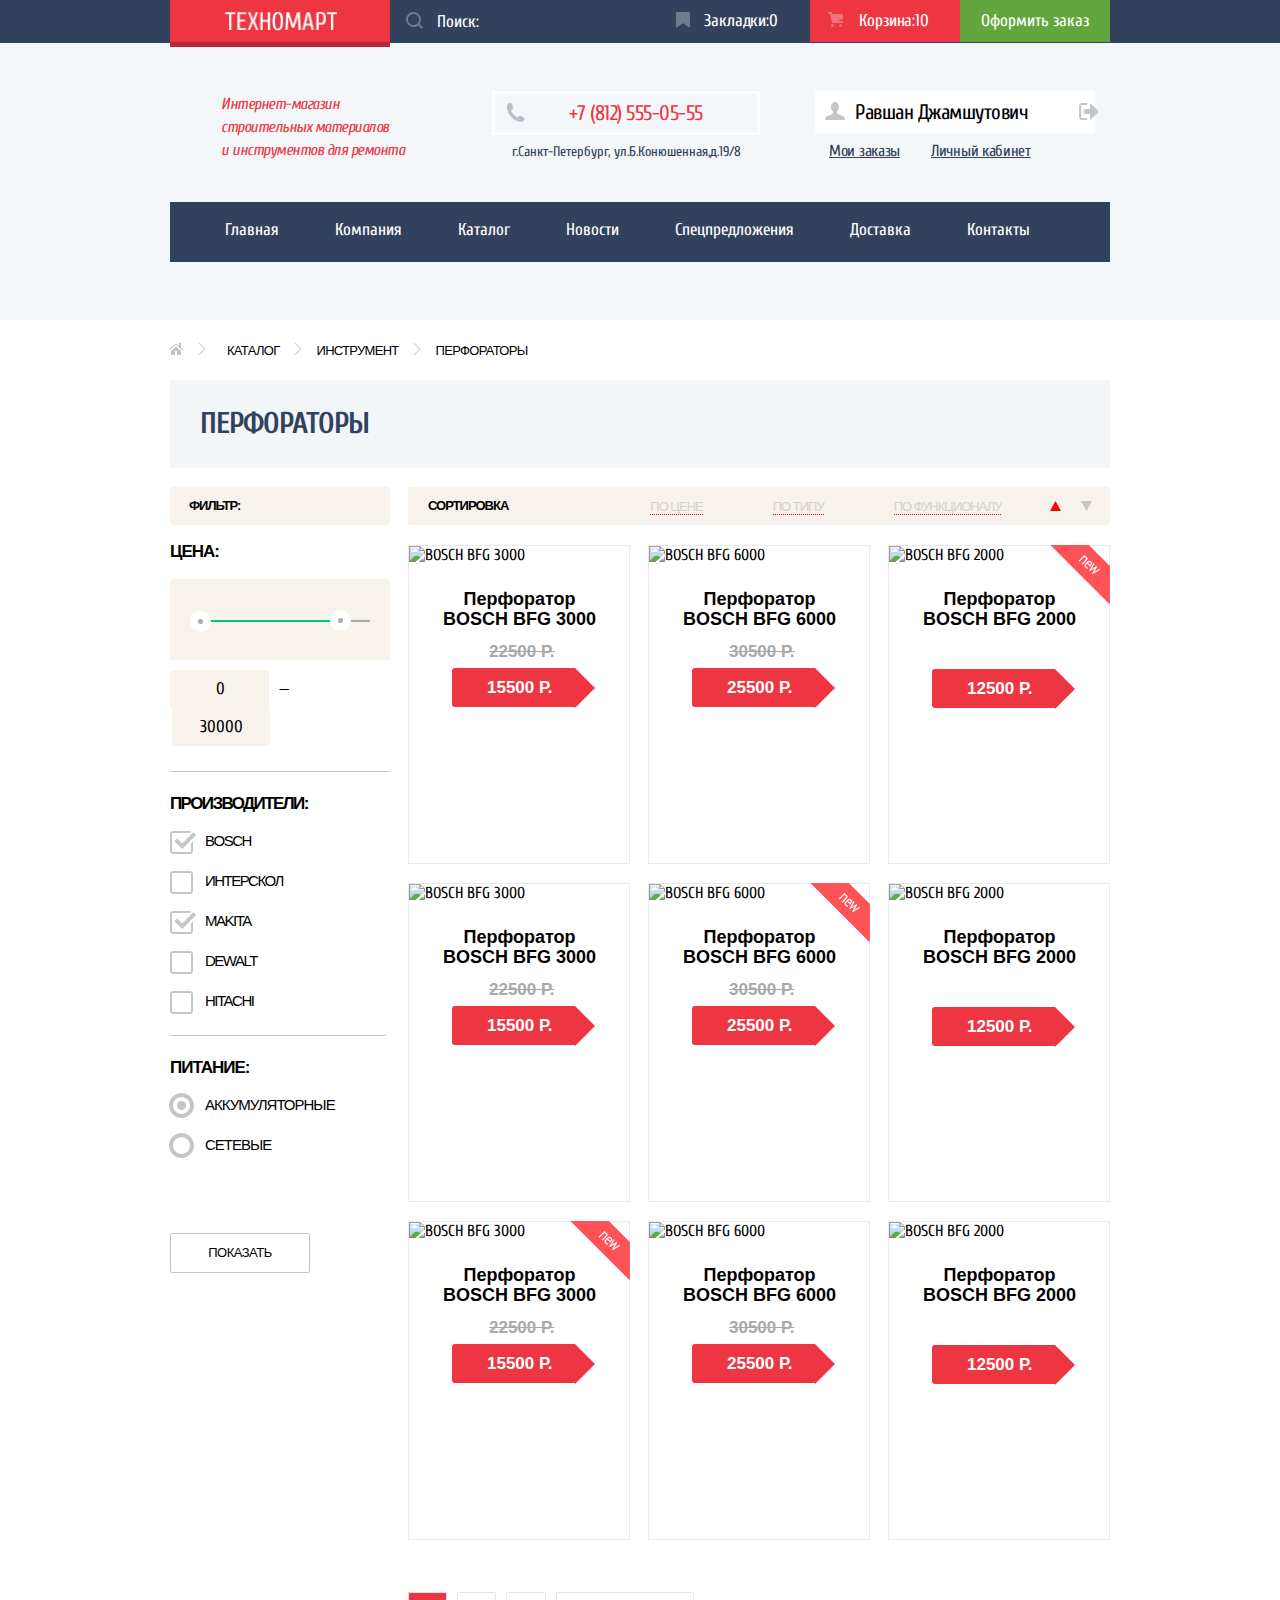
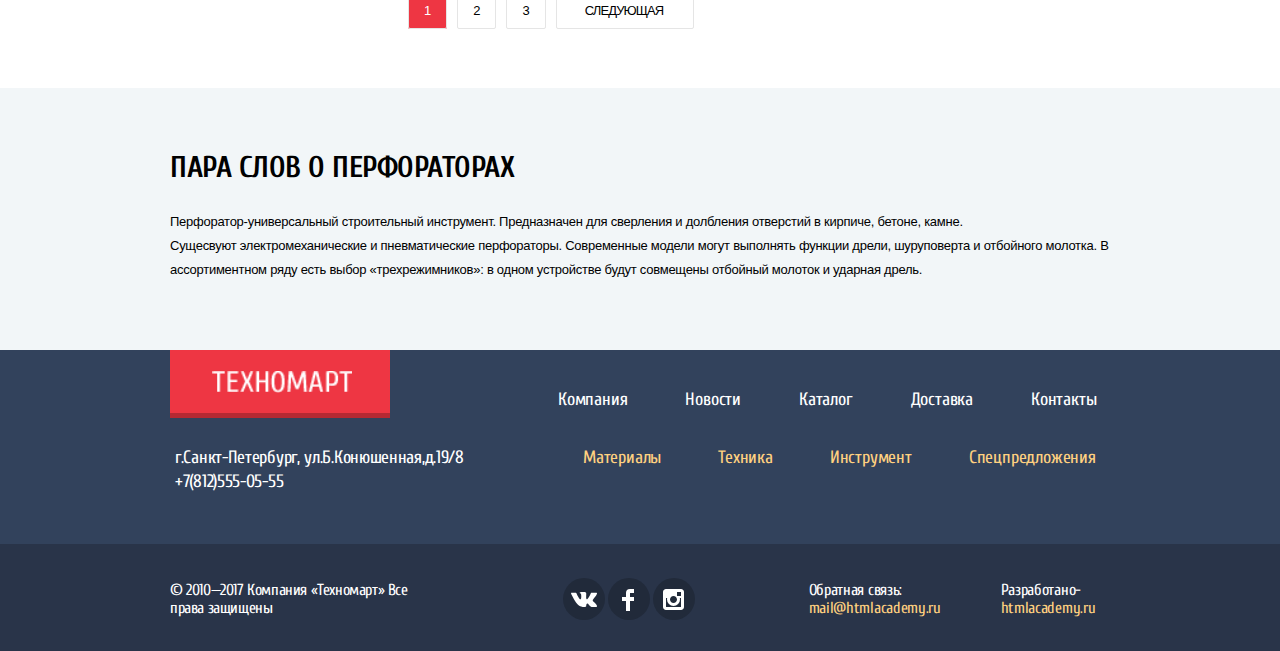
==== commit 150b2947: "Поработал с PerfectPixel" ====
--- a/catalog.html
+++ b/catalog.html
@@ -23,17 +23,17 @@
                   </form>
 
                   <ul class="page-header-purchase">
-                    <li class="page-header-purchase-tab"><a class="page-header-tab-link" href="tab.html">Закладки</a></li>
-                    <li class="page-header-purchase-busket"><a class="page-header-busket-link" href="busket.html">Корзина</a></li>
+                    <li class="page-header-purchase-tab"><a class="page-header-tab-link" href="tab.html">Закладки:0</a></li>
+                    <li class="page-header-purchase-busket full-busket"><a class="page-header-busket-link" href="busket.html">Корзина:10</a></li>
                     <li class="page-header-purchase-order"><a class="page-header-order-link" href="order.html">Оформить заказ</a></li>
                   </ul>
             </section>
           </div>
       <section class="header-middle container">
         <h2 class="visually-hidden">Контакты и личный кабинет</h2>
-          <p class="header-middle-description">Интернет-магазин строительных материалов и инструментов для ремонта</p>
+          <p class="header-middle-description">Интернет-магазин строительных материалов<br> и инструментов для ремонта</p>
           <address class="header-middle-contacts">
-            <p class="header-middle-phone">+7(812)555-05-55</p>
+            <p class="header-middle-phone">+7 (812) 555-05-55</p>
             <p class="header-middle-address">г.Санкт-Петербург, ул.Б.Конюшенная,д.19/8</p>
           </address>
           <div class="header-middle-wrapper">
@@ -54,39 +54,40 @@
           <li class="site-navigation-item"><a class="site-navigation-link site-navigation-current">Каталог</a></li>
           <li class="site-navigation-item"><a class="site-navigation-link" href="news.html">Новости</a></li>
           <li class="site-navigation-item"><a class="site-navigation-link" href="specialoffer.html">Спецпредложения</a></li>
+          <li class="site-navigation-item"><a class="site-navigation-link" href="delivery.html">Доставка</a></li>
           <li class="site-navigation-item"><a class="site-navigation-link" href="contacts.html">Контакты</a></li>
-          <li class="site-navigation-item"><a class="site-navigation-link" href="delivery.html">Доставка</a></li>
+
         </ul>
       </nav>
     </header>
       <main class="catalog-main">
         <ul class="breadcrumbs container">
           <li class="breadcrumbs-home"><a class="index-link" href="index.html"></a></li>
-          <li class="breadcrumbs-catalog"><a class="catalog-link" href="catalog.html">Каталог</a></li>
-          <li class="breadcrumbs-instruments"><a class="instruments-link" href="intruments.html">Инструмент</a></li>
-          <li class="breadcrumbs-current"><a class="perforators-link">Перфораторы</a></li>
+          <li class="breadcrumbs-catalog"><a class="catalog-link" href="catalog.html">КАТАЛОГ</a></li>
+          <li class="breadcrumbs-instruments"><a class="instruments-link" href="intruments.html">ИНСТРУМЕНТ</a></li>
+          <li class="breadcrumbs-current"><a class="perforators-link">ПЕРФОРАТОРЫ</a></li>
         </ul>
-        <h2 class="catalog-section container ">Перфораторы</h2>
+        <h2 class="catalog-section container ">ПЕРФОРАТОРЫ</h2>
         <div class="catalog-wrapper container">
           <section class="filters">
-              <h2 class="filters-title">Фильтр:</h2>
+              <h2 class="filters-title">ФИЛЬТР:</h2>
               <form class="" action="https://echo.htmlacademy.ru" method="get">
                 <fieldset class="filter-price">
-                  <legend class="filter-price-title">Цена:</legend>
-                    <input class="filter-price-value" id="filter-price-value" name="filter-price-value" type="range" min="0" max="30000" step="1" value="25000">
-                    <label for="filter-price-value"></label>
+                  <legend class="filter-price-title">ЦЕНА:</legend>
+
                     <div class=filter-price-controls>
                     <div class="filter-price-main-line"></div>
                     <div class="filter-price-color-line"></div>
                     <span class="filter-price-min-roll"></span>
                     <span class="filter-price-max-roll"></span>
                     </div>
-
-                    <input type="text" class="filter-price-min" value="0"> -
-                    <input type="text" class="filter-price-max" value="30000">
+                    <label for="filter-price-min"></label>
+                    <input id="filter-price-min" type="text" class="filter-price-min" value="0"> —
+                    <label for="filter-price-max"></label>
+                    <input id="filter-price-max" type="text" class="filter-price-max" value="30000">
                 </fieldset>
                 <fieldset class="filter-makers">
-                  <legend class="filter-makers-title">Производители:</legend>
+                  <legend class="filter-makers-title">ПРОИЗВОДИТЕЛИ:</legend>
                     <p><input class="filter-makers-item" type=checkbox name="BOSCH" id="BOSCH" checked>
                       <label for="BOSCH">BOSCH</label></p>
                     <p><input class="filter-makers-item" type=checkbox name="INTERSKOL" id="ИНТЕРСКОЛ">
@@ -99,138 +100,138 @@
                       <label for="HITACHI">HITACHI</label></p>
                 </fieldset>
                 <fieldset class="filter-power">
-                  <legend class="filter-power-title">Питание:</legend>
+                  <legend class="filter-power-title">ПИТАНИЕ:</legend>
                     <p><input class="filter-power-item" type=radio name="battery" id="battery" checked>
-                      <label for="battery">Аккумуляторные</label></p>
+                      <label for="battery">АККУМУЛЯТОРНЫЕ</label></p>
                     <p><input class="filter-power-item" type=radio name="electric" id="electric">
-                      <label for="electric">Сетевые</label></p>
+                      <label for="electric">СЕТЕВЫЕ</label></p>
                 </fieldset>
                 <label for="show"></label>
-                <input class="show-button" name="show" id="show"  type="submit" value="Показать">
+                <input class="show-button" name="show" id="show"  type="submit" value="ПОКАЗАТЬ">
               </form>
           </section>
           <div class="catalog-right-side">
           <section class="sort">
-            <h2 class="sort-title">Сортировка</h2>
+            <h2 class="sort-title">СОРТИРОВКА</h2>
             <ul class="sort-list">
-              <li class="sort-item"><a class="sort-item-link" href="tehnomart.ru/catalog?ordered=desc">по цене</a></li>
-              <li class="sort-item"><a class="sort-item-link" href="tehnomart.ru/catalog?ordered=desc">по типу</a></li>
-              <li class="sort-item"><a class="sort-item-link" href="tehnomart.ru/catalog?ordered=desc">по функционалу</a></li>
-              <li class="sort-item"><a class="sort-button-up" href="tehnomart.ru/catalog?ordered=asc"><span class="visually-hidden">Сортировка по возрастанию</span></a></li>
-              <li class="sort-item"><a class="sort-button-down" href="tehnomart.ru/catalog?ordered=desc"><span class="visually-hidden">Сортировка по убыванию</span></a></li>
+              <li class="sort-item"><a class="sort-item-link" href="/catalog?ordered=desc">ПО ЦЕНЕ</a></li>
+              <li class="sort-item"><a class="sort-item-link" href="/catalog?ordered=desc">ПО ТИПУ</a></li>
+              <li class="sort-item"><a class="sort-item-link" href="/catalog?ordered=desc">ПО ФУНКЦИОНАЛУ</a></li>
+              <li class="sort-item"><a class="sort-button-up" href="/catalog?ordered=asc"><span class="visually-hidden">Сортировка по возрастанию</span></a></li>
+              <li class="sort-item"><a class="sort-button-down" href="/catalog?ordered=desc"><span class="visually-hidden">Сортировка по убыванию</span></a></li>
             </ul>
           </section>
           <section class="catalog">
               <ul class="catalog-list">
                 <li class="catalog-item">
-                    <div class="catalog-item_offer">
-                        <p><a class="catalog-item_buy" href="buy.html">Купить</a></p>
-                        <a class="catalog-item_marked" href="intab.html">В закладки</a>
-                    </div>
-                  <img src="img/BOSCH-BFG-3000.jpg" alt="BOSCH BFG 3000"
-                  width="220" height="150" class="catalog-item_image_bfg3000">
-                  <h3 class="catalog-item_title">Перфоратор BOSCH BFG 3000</h3>
-                  <p><del class="catalog-item_old-price">22500 Р.</del></p>
-                  <a class="catalog-item_link" href="#">15500 Р.</a>
-
-                </li>
-                <li class="catalog-item">
-                    <div class="catalog-item_offer">
-                        <p><a class="catalog-item_buy" href="buy.html">Купить</a></p>
-                        <a class="catalog-item_marked" href="intab.html">В закладки</a>
-                    </div>
-                  <img src="img/BOSCH-BFG-6000.jpg" alt="BOSCH BFG 6000"
-                  width="220" height="150" class="catalog-item_image_bfg6000">
-                  <h3 class="catalog-item_title">Перфоратор BOSCH BFG 6000</h3>
-                  <p><del class="catalog-item_old-price">30500 Р.</del></p>
-                  <a class="catalog-item_link" href="#">25500 Р.</a>
+                    <div class="catalog-item-offer">
+                        <p><a class="catalog-item-buy" href="buy.html">КУПИТЬ</a></p>
+                        <a class="catalog-item-marked" href="intab.html">В ЗАКЛАДКИ</a>
+                    </div>
+                  <img src="img/bosch-bfg-3000.jpg" alt="BOSCH BFG 3000"
+                  width="220" height="150" class="catalog-item-image-bfg3000">
+                  <h3 class="catalog-item-title">Перфоратор BOSCH BFG 3000</h3>
+                  <p class="catalog-item-old-price">22500 Р.</p>
+                  <a class="catalog-item-link" href="#">15500 Р.</a>
+
+                </li>
+                <li class="catalog-item">
+                    <div class="catalog-item-offer">
+                      <p><a class="catalog-item-buy" href="buy.html">КУПИТЬ</a></p>
+                      <a class="catalog-item-marked" href="intab.html">В ЗАКЛАДКИ</a>
+                    </div>
+                  <img src="img/bosch-bfg-6000.jpg" alt="BOSCH BFG 6000"
+                  width="220" height="150" class="catalog-item-image-bfg6000">
+                  <h3 class="catalog-item-title">Перфоратор BOSCH BFG 6000</h3>
+                  <p class="catalog-item-old-price">30500 Р.</p>
+                  <a class="catalog-item-link" href="#">25500 Р.</a>
 
                 </li>
                 <li class="catalog-item new">
                     <div class="flag-new"></div>
-                    <div class="catalog-item_offer">
-                        <p><a class="catalog-item_buy" href="buy.html">Купить</a></p>
-                        <a class="catalog-item_marked" href="intab.html">В закладки</a>
-                    </div>
-                  <img src="img/BOSCH-BFG-2000.jpg" alt="BOSCH BFG 2000"
-                  width="220" height="150" class="catalog-item_image_bfg2000">
-                  <h3 class="catalog-item_title">Перфоратор BOSCH BFG 2000</h3>
-                  <p><del class="catalog-item_old-price"></del></p>
-                  <a class="catalog-item_link" href="#">12500 Р.</a>
-
-                </li>
-                <li class="catalog-item">
-                    <div class="catalog-item_offer">
-                        <p><a class="catalog-item_buy" href="buy.html">Купить</a></p>
-                        <a class="catalog-item_marked" href="intab.html">В закладки</a>
-                    </div>
-                  <img src="img/BOSCH-BFG-3000.jpg" alt="BOSCH BFG 3000"
-                  width="220" height="150" class="catalog-item_image_bfg3000">
-                  <h3 class="catalog-item_title">Перфоратор BOSCH BFG 3000</h3>
-                  <p><del class="catalog-item_old-price">22500 Р.</del></p>
-                  <a class="catalog-item_link" href="#">15500 Р.</a>
+                    <div class="catalog-item-offer">
+                      <p><a class="catalog-item-buy" href="buy.html">КУПИТЬ</a></p>
+                      <a class="catalog-item-marked" href="intab.html">В ЗАКЛАДКИ</a>
+                    </div>
+                  <img src="img/bosch-bfg-2000.jpg" alt="BOSCH BFG 2000"
+                  width="220" height="150" class="catalog-item-image-bfg2000">
+                  <h3 class="catalog-item-title">Перфоратор BOSCH BFG 2000</h3>
+                  <p><del class="catalog-item-old-price"></del></p>
+                  <a class="catalog-item-link" href="#">12500 Р.</a>
+
+                </li>
+                <li class="catalog-item">
+                    <div class="catalog-item-offer">
+                      <p><a class="catalog-item-buy" href="buy.html">КУПИТЬ</a></p>
+                      <a class="catalog-item-marked" href="intab.html">В ЗАКЛАДКИ</a>
+                    </div>
+                  <img src="img/bosch-bfg-3000.jpg" alt="BOSCH BFG 3000"
+                  width="220" height="150" class="catalog-item-image-bfg3000">
+                  <h3 class="catalog-item-title">Перфоратор BOSCH BFG 3000</h3>
+                  <p class="catalog-item-old-price">22500 Р.</p>
+                  <a class="catalog-item-link" href="#">15500 Р.</a>
 
                 </li>
                 <li class="catalog-item new">
                     <div class="flag-new"></div>
-                    <div class="catalog-item_offer">
-                        <p><a class="catalog-item_buy" href="buy.html">Купить</a></p>
-                        <a class="catalog-item_marked" href="intab.html">В закладки</a>
-                    </div>
-                  <img src="img/BOSCH-BFG-6000.jpg" alt="BOSCH BFG 6000"
-                  width="220" height="150" class="catalog-item_image_bfg6000">
-                  <h3 class="catalog-item_title">Перфоратор BOSCH BFG 6000</h3>
-                  <p><del class="catalog-item_old-price">30500 Р.</del></p>
-                  <a class="catalog-item_link" href="#">25500 Р.</a>
-
-                </li>
-                <li class="catalog-item">
-                    <div class="catalog-item_offer">
-                        <p><a class="catalog-item_buy" href="buy.html">Купить</a></p>
-                        <a class="catalog-item_marked" href="intab.html">В закладки</a>
-                    </div>
-                  <img src="img/BOSCH-BFG-2000.jpg" alt="BOSCH BFG 2000"
-                  width="220" height="150" class="catalog-item_image_bfg2000">
-                  <h3 class="catalog-item_title">Перфоратор BOSCH BFG 2000</h3>
-                  <p><del class="catalog-item_old-price"></del></p>
-                  <p><a class="catalog-item_link" href="#">12500 Р.</a></p>
+                    <div class="catalog-item-offer">
+                      <p><a class="catalog-item-buy" href="buy.html">КУПИТЬ</a></p>
+                      <a class="catalog-item-marked" href="intab.html">В ЗАКЛАДКИ</a>
+                    </div>
+                  <img src="img/bosch-bfg-6000.jpg" alt="BOSCH BFG 6000"
+                  width="220" height="150" class="catalog-item-image-bfg6000">
+                  <h3 class="catalog-item-title">Перфоратор BOSCH BFG 6000</h3>
+                  <p class="catalog-item-old-price">30500 Р.</p>
+                  <a class="catalog-item-link" href="#">25500 Р.</a>
+
+                </li>
+                <li class="catalog-item">
+                    <div class="catalog-item-offer">
+                      <p><a class="catalog-item-buy" href="buy.html">КУПИТЬ</a></p>
+                      <a class="catalog-item-marked" href="intab.html">В ЗАКЛАДКИ</a>
+                    </div>
+                  <img src="img/bosch-bfg-2000.jpg" alt="BOSCH BFG 2000"
+                  width="220" height="150" class="catalog-item-image-bfg2000">
+                  <h3 class="catalog-item-title">Перфоратор BOSCH BFG 2000</h3>
+                  <p><del class="catalog-item-old-price"></del></p>
+                  <p><a class="catalog-item-link" href="#">12500 Р.</a></p>
 
                 </li>
                 <li class="catalog-item new">
                     <div class="flag-new"></div>
-                    <div class="catalog-item_offer">
-                        <p><a class="catalog-item_buy" href="buy.html">Купить</a></p>
-                        <a class="catalog-item_marked" href="intab.html">В закладки</a>
-                    </div>
-                  <img src="img/BOSCH-BFG-3000.jpg" alt="BOSCH BFG 3000"
-                  width="220" height="150" class="catalog-item_image_bfg3000">
-                  <h3 class="catalog-item_title">Перфоратор BOSCH BFG 3000</h3>
-                  <p><del class="catalog-item_old-price">22500 Р.</del></p>
-                  <a class="catalog-item_link" href="#">15500 Р.</a>
-
-                </li>
-                <li class="catalog-item">
-                    <div class="catalog-item_offer">
-                        <p><a class="catalog-item_buy" href="buy.html">Купить</a></p>
-                        <a class="catalog-item_marked" href="intab.html">В закладки</a>
-                    </div>
-                  <img src="img/BOSCH-BFG-6000.jpg" alt="BOSCH BFG 6000"
-                  width="220" height="150" class="catalog-item_image_bfg6000">
-                  <h3 class="catalog-item_title">Перфоратор BOSCH BFG 6000</h3>
-                  <p><del class="catalog-item_old-price">30500 Р.</del></p>
-                  <a class="catalog-item_link" href="#">25500 Р.</a>
-
-                </li>
-                <li class="catalog-item">
-                    <div class="catalog-item_offer">
-                        <p><a class="catalog-item_buy" href="buy.html">Купить</a></p>
-                        <a class="catalog-item_marked" href="intab.html">В закладки</a>
-                    </div>
-                  <img src="img/BOSCH-BFG-2000.jpg" alt="BOSCH BFG 2000"
-                  width="220" height="150" class="catalog-item_image_bfg2000">
-                  <h3 class="catalog-item_title">Перфоратор BOSCH BFG 2000</h3>
-                  <p><del class="catalog-item_old-price"></del></p>
-                  <p><a class="catalog-item_link" href="#">12500 Р.</a></p>
+                    <div class="catalog-item-offer">
+                      <p><a class="catalog-item-buy" href="buy.html">КУПИТЬ</a></p>
+                      <a class="catalog-item-marked" href="intab.html">В ЗАКЛАДКИ</a>
+                    </div>
+                  <img src="img/bosch-bfg-3000.jpg" alt="BOSCH BFG 3000"
+                  width="220" height="150" class="catalog-item-image-bfg3000">
+                  <h3 class="catalog-item-title">Перфоратор BOSCH BFG 3000</h3>
+                  <p class="catalog-item-old-price">22500 Р.</p>
+                  <a class="catalog-item-link" href="#">15500 Р.</a>
+
+                </li>
+                <li class="catalog-item">
+                    <div class="catalog-item-offer">
+                      <p><a class="catalog-item-buy" href="buy.html">КУПИТЬ</a></p>
+                      <a class="catalog-item-marked" href="intab.html">В ЗАКЛАДКИ</a>
+                    </div>
+                  <img src="img/bosch-bfg-6000.jpg" alt="BOSCH BFG 6000"
+                  width="220" height="150" class="catalog-item-image-bfg6000">
+                  <h3 class="catalog-item-title">Перфоратор BOSCH BFG 6000</h3>
+                  <p class="catalog-item-old-price">30500 Р.</p>
+                  <a class="catalog-item-link" href="#">25500 Р.</a>
+
+                </li>
+                <li class="catalog-item">
+                    <div class="catalog-item-offer">
+                      <p><a class="catalog-item-buy" href="buy.html">КУПИТЬ</a></p>
+                      <a class="catalog-item-marked" href="intab.html">В ЗАКЛАДКИ</a>
+                    </div>
+                  <img src="img/bosch-bfg-2000.jpg" alt="BOSCH BFG 2000"
+                  width="220" height="150" class="catalog-item-image-bfg2000">
+                  <h3 class="catalog-item-title">Перфоратор BOSCH BFG 2000</h3>
+                  <p><del class="catalog-item-old-price"></del></p>
+                  <p><a class="catalog-item-link" href="#">12500 Р.</a></p>
 
                 </li>
               </ul>
@@ -238,7 +239,7 @@
                 <li class="pagination-item pagination-item-current"><a>1</a></li>
                 <li class="pagination-item"><a href="#">2</a></li>
                 <li class="pagination-item"><a href="#">3</a></li>
-                <li class="pagination-item"><a href="#">Следующая</a></li>
+                <li class="pagination-item"><a href="#">СЛЕДУЮЩАЯ</a></li>
               </ul>
           </section>
         </div>
@@ -246,9 +247,9 @@
 
 
         <div class="about-perforators">
-        <h2 class="perforators-title container">Пара слов о перфораторах</h2>
+        <h2 class="perforators-title container">ПАРА СЛОВ О ПЕРФОРАТОРАХ</h2>
         <p class="perforators-description container">Перфоратор-универсальный строительный инструмент.
-          Предназначен для сверления и долбления отверстий в кирпиче, бетоне, камне.
+          Предназначен для сверления и долбления отверстий в кирпиче, бетоне, камне.<br>
           Сущесвуют электромеханические и пневматические перфораторы. Современные модели могут выполнять
           функции дрели, шуруповерта и отбойного молотка. В ассортиментном ряду есть выбор «трехрежимников»: в одном устройстве
           будут совмещены отбойный молоток и ударная дрель.</p>
@@ -296,20 +297,20 @@
                     <a class="social-link-fb" href="https://facebook.com"></a>
                     <a class="social-link-inst" href="https://instagram.com"></a>
                 </div>
-                <p class="footer-feedback_mail">Обратная связь:
-                  <a class="footer-feedback_mail-link" href="mailto:mail@htmlacademy.ru">mail@htmlacademy.ru</a></p>
-                <p class="footer-feedback_powered-by">Разработано-
-                  <a class="footer-feedback_link" href="https://htmlacademy.ru/intensive/htmlcss">htmlacademy.ru</a></p>
+                <p class="footer-feedback-mail">Обратная связь:
+                  <a class="footer-feedback-mail-link" href="mailto:mail@htmlacademy.ru">mail@htmlacademy.ru</a></p>
+                <p class="footer-feedback-powered-by">Разработано-
+                  <a class="footer-feedback-link" href="https://htmlacademy.ru/intensive/htmlcss">htmlacademy.ru</a></p>
             </div>
           </section>
       </footer>
 
       <section class="modal-notify">
-          <h2 class="notify-added">Товар добавлен в козину!</h2>
+          <h2 class="notify-added">Товар добавлен в корзину!</h2>
             <button class="notify-catalog-close"><span class="visually-hidden">Закрыть</span></button>
             <div>
-              <input class="modal-place-order" type="button" value="Оформить заказ">
-              <input class="modal-continue-shopping" type="button" value="Продолжить покупки">
+              <input class="modal-place-order" type="button" value="ОФОРМИТЬ ЗАКАЗ">
+              <input class="modal-continue-shopping" type="button" value="ПРОДОЛЖИТЬ ПОКУПКИ">
             </div>
         </section>
   </body>
--- a/css/style.css
+++ b/css/style.css
@@ -19,7 +19,7 @@
 }
 
 .page-header {
-  margin-bottom: 62px;
+  margin-bottom: 61px;
 
   min-height: 320px;
   background-color: #f3f7f9
@@ -51,7 +51,7 @@
 
 .page-footer-logo {
   margin-right: 133px;
-  margin-bottom: 32px;
+  margin-bottom: 33px;
   width: 220px;
   height: 63px;
 
@@ -81,7 +81,7 @@
 }
 
 .page-header-top {
-  height: 42px;
+  min-height: 42px;
 
   margin-bottom: 45px;
   padding: 0;
@@ -101,21 +101,19 @@
 .page-header-search-label{
   position: absolute;
   top: 12px;
-  left: 10px;
+  left: 16px;
   z-index: 10;
   width: 20px;
   height: 20px;
   background: url('../img/svg/icon-search.svg') no-repeat;
-}
-
-
-
+  opacity: 0.3;
+}
 
 .page-header-search-input {
      width: 270px;
     padding-top: 12px;
     padding-bottom: 11px;
-    padding-left: 32px;
+    padding-left: 47px;
     margin: 0 auto;
     flex-direction: row;
     justify-content: flex-start;
@@ -124,6 +122,14 @@
     border: none;
 }
 
+.page-header-search-input::placeholder {
+  color:#ffffff; opacity:1;
+}
+
+.page-header-search-input:focus::placeholder {
+  opacity:0;
+}
+
 .page-header-search-input:hover {
   background-color: #212a3a;
   color: #ffffff;
@@ -131,7 +137,8 @@
 }
 
 .page-header-search-input:hover ~ label {
-  background: url('../img/svg/icon-search-hover.svg') no-repeat;
+  background: url('../img/svg/icon-search.svg') no-repeat;
+  opacity: 1;
 }
 
 .page-header-search-input:focus {
@@ -142,12 +149,13 @@
 
 .page-header-search-input:focus ~ label {
   background: url('../img/svg/icon-search-focus.svg') no-repeat;
+  opacity: 1;
 }
 
 .page-header-purchase {
   display: flex;
   padding-left: 0;
-  margin-left: auto;
+  margin: 0;
   text-align: center;
 
 
@@ -174,18 +182,20 @@
 .page-header-tab-link {
   padding-top: 10px;
   padding-bottom: 10px;
-  padding-left: 40px;
+  padding-left: 44px;
   padding-right: 40px;
+  letter-spacing: -0.1px;
 }
 
 .page-header-tab-link::before {
   content: "";
   position: absolute;
-  top: 13px;
-  left: 10px;
+  top: 12px;
+  left: 16px;
   width: 20px;
   height: 20px;
   background: url(../img/svg/icon-bookmark.svg) no-repeat;
+  opacity: 0.3;
 }
 
 
@@ -195,7 +205,12 @@
 }
 
 .page-header-tab-link:hover::before {
-  background: url(../img/svg/icon-bookmark-hover.svg) no-repeat;
+  background: url(../img/svg/icon-bookmark.svg) no-repeat;
+  opacity: 1;
+}
+
+.page-header-tab-link:active::before {
+  opacity: 0.5;
 }
 
 .page-header-purchase-tab:active {
@@ -208,23 +223,29 @@
   padding-top: 12px;
   padding-bottom: 12px;
   width: 150px;
+}
+
+.full-busket {
+  background-color: #ee3643;
 }
 
 .page-header-busket-link{
   padding-top: 10px;
   padding-bottom: 10px;
   padding-right: 46px;
-  padding-left: 46px;
+  padding-left: 49px;
+  letter-spacing: -0.1px;
 }
 
 .page-header-busket-link::before{
   content: "";
   position: absolute;
-  top: 13px;
-  left: 10px;
+  top: 12px;
+  left: 18px;
   width: 20px;
   height: 20px;
   background: url(../img/svg/icon-cart.svg) no-repeat;
+  opacity: 0.3;
 }
 
 
@@ -233,7 +254,12 @@
 }
 
 .page-header-busket-link:hover::before {
-  background: url(../img/svg/icon-cart-hover.svg) no-repeat;
+  background: url(../img/svg/icon-cart.svg) no-repeat;
+  opacity: 1;
+}
+
+.page-header-busket-link:active::before {
+  opacity: 0.5;
 }
 
 .page-header-purchase-busket:active {
@@ -265,9 +291,9 @@
 
 .header-middle {
   margin-top: 0;
-  margin-bottom: 40px;
+  margin-bottom: 38px;
   padding: 0;
-  min-height: 158;
+
 
   display: flex;
 
@@ -278,30 +304,32 @@
   width: 208px;
   margin: 0px;
 
-  margin-left: 45px;
-  margin-right: 68px;
-  padding-top: 7px;
+  margin-left: 44px;
+  margin-right: 63px;
+  padding-top: 5px;
+  padding-left: 7px;
 
   font-style: italic;
   font-size: 16px;
   line-height: 23px;
   color: #ee3643;
+  letter-spacing: -0.5px;
 }
 
 .header-middle-contacts {
   position: relative;
   width: 268px;
   margin-top: 3px;
-  margin-right: 70px;
+  margin-right: 55px;
 }
 
 .header-middle-phone {
   text-align: center;
-  padding-top: 10px;
-  padding-bottom: 7px;
-  padding-left: 23px;
+  padding-top: 9px;
+  padding-bottom: 8px;
+  padding-left: 19px;
   margin: 0px;
-  margin-bottom: 3px;
+  margin-bottom: 5px;
 
 
   font-style: normal;
@@ -309,13 +337,14 @@
   line-height: 21px;
   color: #ee3643;
   border: 3px solid #ffffff;
+  letter-spacing: -0.5px;
 }
 
 .header-middle-phone::before{
   content: "";
   position: absolute;
-  top: 13px;
-  left: 10px;
+  top: 12px;
+  left: 14px;
   width: 20px;
   height: 20px;
   background: url(../img/svg/icon-phone.svg) no-repeat;
@@ -361,18 +390,20 @@
 }
 
 .header-middle-login a {
-  padding-top: 7px;
-  padding-bottom: 12px;
+  padding-top: 8px;
+  padding-bottom: 13px;
   padding-left: 47px;
   padding-right: 27px;
+  margin-left: 15px;
   margin-right: 10px;
+  letter-spacing: -0.5px;
 }
 
 .header-middle-login a::before {
   content: "";
   position: absolute;
-  top: 3px;
-  left: 10px;
+  top: 2px;
+  left: 28px;
   width: 20px;
   height: 20px;
   background: url(../img/svg/icon-login.svg) no-repeat;
@@ -392,16 +423,17 @@
 }
 
 .header-middle-registration {
+  margin-left: 15px;
   width: 150px;
 }
 
 .header-middle-registration a {
-  padding-top: 7px;
-  padding-bottom: 12px;
+  padding-top: 8px;
+  padding-bottom: 13px;
   padding-left: 25px;
   padding-right: 19px;
   margin: 0px;
-
+  letter-spacing: -0.5px;
 }
 
 .header-middle-registration a:hover {
@@ -416,12 +448,13 @@
   position: relative;
   padding-left: 0px;
   margin-bottom: 0px;
+  margin-top: 14px;
   list-style: none;
 
 }
 
 .header-middle-logon a{
-  padding-left: 30px;
+  padding-left: 29px;
   padding-right: 55px;
   padding-top: 9px;
   padding-bottom: 9px;
@@ -433,7 +466,7 @@
 .header-middle-logon-user a::before {
   content: "";
   position: absolute;
-  top: 3px;
+  top: 0px;
   left: 10px;
   width: 20px;
   height: 20px;
@@ -444,11 +477,15 @@
   background: url(../img/svg/icon-user-hover.svg) no-repeat;
 }
 
+.header-middle-logon a:active::before {
+  background: url(../img/svg/icon-user.svg) no-repeat;
+}
+
 .header-middle-logout {
   content: "";
   position: absolute;
-  top: 3px;
-  left: 245px;
+  top: 1px;
+  left: 263px;
   width: 20px;
   height: 20px;
   background: url(../img/svg/icon-logout.svg) no-repeat;
@@ -462,11 +499,19 @@
   background: url(../img/svg/icon-logout-hover.svg) no-repeat;
 }
 
+.header-middle-logout:active {
+  background: url(../img/svg/icon-logout.svg) no-repeat;
+}
+
 .header-middle-logon-user a {
+  padding-left: 40px;
+  padding-right: 67px;
   font-size: 21px;
   line-height: 21px;
   text-decoration: none;
   color: #000000;
+  letter-spacing: -0.5px;
+
 }
 
 .header-middle-logon-user a:active {
@@ -481,8 +526,8 @@
 .header-middle-orders a::after {
   content: "";
   position: absolute;
-  top: 9px;
-  left: 91px;
+  top: 7px;
+  left: 90px;
   width: 5px;
   height: 5px;
   background: url(../img/svg/shape.svg) no-repeat;
@@ -491,10 +536,11 @@
 
 .header-middle-logon-buttons{
   display: flex;
-  margin-top: 15px;
   margin-bottom: 0px;
-  padding-left: 18px;
+  margin-top: 19px;
+    padding-left: 14px;
   list-style: none;
+  letter-spacing: -0.3px;
 }
 
 .header-middle-logon-buttons a{
@@ -572,7 +618,7 @@
 
 .main-navigation a {
   display: block;
-  padding-top: 20px;
+  padding-top: 19px;
   padding-bottom: 20px;
   padding-left: 28px;
   padding-right: 28px;
@@ -616,21 +662,21 @@
   display: block;
   max-width: 136px;
   text-align: center;
-  margin-top: 20px;
   padding-bottom: 10px;
-  margin-top: 12px;
+  margin-top: 13px;
   padding-top: 10px;
 
 
   text-decoration: none;
   color: #ffffff;
+  border-radius: 3px;
 }
 
 .promo-item {
 
   width: 300px;
   min-height: 123px;
-  font-weight: bold;
+
   font-size: 24px;
   line-height: 30px;
   padding-top: 21px;
@@ -653,8 +699,8 @@
 .promo-item.materials-promo a::after {
   content: "";
   position: absolute;
-  top: 25px;
-  left: 210px;
+  top: 32px;
+  left: 213px;
   width: 76px;
   height: 66px;
   background: url(../img/svg/icon-1.svg) no-repeat;
@@ -681,8 +727,8 @@
 .promo-item.instruments-promo a::after {
   content: "";
   position: absolute;
-  top: 25px;
-  left: 210px;
+  top: 33px;
+  left: 198px;
   width: 76px;
   height: 66px;
   background: url(../img/svg/icon-2.svg) no-repeat;
@@ -713,9 +759,9 @@
 .promo-item.tech-promo a::after {
   content: "";
   position: absolute;
-  top: 25px;
-  left: 210px;
-  width: 70px;
+  top: 32px;
+  left: 192px;
+  width: 79px;
   height: 66px;
   background: url(../img/svg/icon-3.svg) no-repeat;
 }
@@ -742,8 +788,8 @@
 .promo-item.discounts-promo a::after {
   content: "";
   position: absolute;
-  top: 25px;
-  left: 210px;
+  top: 28px;
+  left: 197px;
   width: 76px;
   height: 73px;
   background: url(../img/svg/icon-4.svg) no-repeat;
@@ -771,8 +817,8 @@
 .promo-item.delivery-promo a::after {
   content: "";
   position: absolute;
-  top: 25px;
-  left: 210px;
+  top: 33px;
+  left: 192px;
   width: 79px;
   height: 66px;
   background: url(../img/svg/icon-5.svg) no-repeat;
@@ -792,7 +838,7 @@
 
 
 .promo-item.drills-promo {
-  display: none;
+
   position: relative;
   z-index: 1;
   top: -20px;
@@ -801,6 +847,53 @@
   width:620px;
   height: 266px;
 
+
+
+  font-size: 18px;
+  line-height: 24px;
+  color: #ffffff;
+  background-color: #513930;
+}
+
+
+
+.promo-item.drills-promo img{
+  position: absolute;
+  top: 0;
+  left: 0;
+  z-index: -1;
+}
+
+.promo-item.drills-promo input {
+  position: absolute;
+  opacity: 0;
+}
+
+.promo-item.drills-title {
+  margin: 0;
+  padding: 0;
+  padding-top: 2px;
+  font-family: 'Cuprum';
+  font-weight: bold;
+  font-size: 36px;
+  line-height: 36px;
+}
+.promo-item.drills-promo p {
+  letter-spacing: -0.3px;
+  display: block;
+  margin-top: -83px;
+}
+
+.promo-item.perforators-promo {
+  display: none;
+  position: relative;
+  z-index: 1;
+  top: -20px;
+  margin: 0;
+  margin-top: -30px;
+  width:620px;
+  height: 266px;
+
   font-family: 'PTsans';
   font-size: 18px;
   line-height: 24px;
@@ -808,64 +901,21 @@
   background-color: #513930;
 }
 
-
-
-.promo-item.drills-promo img{
+.promo-item.perforators-promo img{
   position: absolute;
   top: 0;
   left: 0;
   z-index: -1;
 }
 
-.promo-item.drills-promo input {
-  position: absolute;
-  opacity: 0;
-}
-
-.promo-item.drills-title {
+.promo-item.perforators-title {
   margin: 0;
   padding: 0;
-  font-family: Cuprum;
+  font-family: 'Cuprum';
   font-weight: bold;
   font-size: 36px;
   line-height: 36px;
 }
-.promo-item.drills-promo p {
-  display: block;
-  margin-top: -83px;
-}
-
-.promo-item.perforators-promo {
-
-  position: relative;
-  z-index: 1;
-  top: -50px;
-  margin: 0;
-  width:620px;
-  height: 266px;
-
-  font-family: 'PTsans';
-  font-size: 18px;
-  line-height: 24px;
-  color: #ffffff;
-  background-color: #513930;
-}
-
-.promo-item.perforators-promo img{
-  position: absolute;
-  top: 0;
-  left: 0;
-  z-index: -1;
-}
-
-.promo-item.perforators-title {
-  margin: 0;
-  padding: 0;
-  font-family: Cuprum;
-  font-weight: bold;
-  font-size: 36px;
-  line-height: 36px;
-}
 .promo-item.perforators-promo p {
   display: block;
   margin-top: -83px;
@@ -873,18 +923,20 @@
 
 .button-drills {
   display: block;
-  margin-top: 120px;
+  margin-top: 122px;
   padding-top: 10px;
   padding-bottom: 10px;
-  width: 195px;
+  padding-left: 7px;
+  width: 190px;
   text-align: center;
-
-  font-family: Cuprum;
+  border-radius: 3px;
+  font-family: 'Cuprum';
   font-size: 14px;
   line-height: 18px;
   text-decoration: none;
   background-color: #ee3643;
   color: #ffffff;
+  letter-spacing: -0.3px;
 }
 
 .button-drills:hover{
@@ -898,8 +950,8 @@
 .promo-slider-controls {
   position: absolute;
   z-index: 60;
-  bottom: 25%;
-  left: 45%;
+  bottom: 55px;
+  left: 282px;
   width: 60px;
   height: 10px;
   text-align: center;
@@ -917,11 +969,12 @@
     cursor: pointer;
   }
 
+
   .arrow-left {
     position: absolute;
     z-index: 60;
-    bottom: 160px;
-    left: 30px;
+    bottom: 131px;
+    left: 24px;
     width: 24px;
     height: 38px;
     background: url(../img/svg/icon-right.svg) no-repeat;
@@ -931,8 +984,8 @@
   .arrow-right {
     position: absolute;
     z-index: 60;
-    bottom: 160px;
-    left: 570px;
+    bottom: 133px;
+    left: 577px;
     width: 24px;
     height: 38px;
     background: url(../img/svg/icon-right.svg) no-repeat;
@@ -954,9 +1007,10 @@
 
 .popular-title {
 
-  padding-top: 2px;
+  padding-top: 5px;
   padding-bottom: 5px;
   margin-bottom: 20px;
+  letter-spacing: -1px;
 
   font-size: 30px;
   line-height: 30px;
@@ -965,11 +1019,11 @@
 }
 
 .popular-button {
-  margin-top: 4px;
+  margin-top: 0;
   margin-right: 24px;
 
   display: block;
-  padding-top: 10px;
+  padding-top: 11px;
   padding-bottom: 10px;
   width: 253px;
   text-align: center;
@@ -978,6 +1032,8 @@
   text-decoration: none;
   background-color: #ee3643;
   color: #ffffff;
+  border-radius: 3px;
+  letter-spacing: -0.3px;
 }
 
 .popular-button:hover {
@@ -993,35 +1049,44 @@
   display: flex;
 
   padding: 0;
-  margin-bottom: 21px;
+  margin-bottom: 20px;
   background-color: #ffffff;
   list-style: none;
 }
 
-.popular-item_title {
-  font-family: 'PTsans', sans-serif;
-  font-weight: bold;
-  font-size: 18px;
-  line-height: 20px;
-  text-align: center;
-  margin-top: 26px;
-}
-
-.popular-item_new-title {
- text-align: center;
-  margin-top: 26px;
-  margin-bottom: 50px;
-  font-family: 'PTsans', sans-serif;
-  font-weight: bold;
-  font-size: 18px;
-  line-height: 20px;
+.popular-item-title {
+     display: block;
+    padding: 0 24px 0 25px;
+    margin-top: 25px;
+    margin-bottom: 11px;
+    text-align: center;
+    color: #000;
+    font-size: 18px;
+    line-height: 20px;
+    font-weight: 700;
+    font-style: normal;
+    font-family: "PT Sans","Arial",sans-serif;
+  }
+
+.popular-item-new-title {
+  display: block;
+    padding: 0 24px 0 25px;
+    margin-top: 23px;
+    margin-bottom: 11px;
+    text-align: center;
+    color: #000;
+    font-size: 18px;
+    line-height: 20px;
+    font-weight: 700;
+    font-style: normal;
+    font-family: "PT Sans","Arial",sans-serif;
 }
 
 .popular-item {
   margin-right: 18px;
   width: 220px;
   min-height: 317px;
-  border: 1px solid lightgray;
+  border: 1px solid #eaeaea;
 }
 
 .popular-item.new {
@@ -1033,36 +1098,36 @@
   box-shadow: 0 10px 20px #adb1b9;
 }
 
-.popular-item_old-price {
-  padding-left: 78px;
+.popular-item-old-price {
+  margin-top: 11px;
+  margin-bottom: 19px;
+  padding-left: 80px;
   font-family: 'PTsans', sans-serif;
   font-weight: bold;
   font-size: 17px;
   line-height: 18px;
  color: #a9a9a9;
-}
-
-.popular-item_link {
-  position: relative;
-  margin-left: 78px;
+ text-decoration: line-through;
+}
+
+.popular-item-link {
+  position: relative;
   font-family: 'PTsans', sans-serif;
   font-weight: bold;
   font-size: 17px;
   line-height: 18px;
   background-color: #ee3643;
-  color: #ffffff;
-
   width: 80px;
   margin-right: 10px;
-  padding: 10px 14px 10px 29px;
+  padding: 10px 26px 10px 35px;
   text-decoration: none;
   color: #fff;
   background: #ee3643;
   border-radius: 3px 0 0 3px;
-  margin-left: 50px;
-}
-
-.popular-item_link::after {
+  margin-left: 43px;
+}
+
+.popular-item-link::after {
   content: '';
   position: absolute;
   top: 0px;
@@ -1071,6 +1136,10 @@
   height: 0px;
   border: 20px solid #fff;
   border-left-color: #ee3643;
+}
+
+.makers {
+  margin-bottom: 67px;
 }
 
 .makers-header {
@@ -1087,6 +1156,7 @@
   padding-top: 5px;
   padding-bottom: 5px;
   margin-bottom: 24px;
+  letter-spacing: -1px;
 
   background-color: #f9f5f0;
   color: #32425c;
@@ -1095,11 +1165,11 @@
 }
 
 .makers-button {
-  margin-top: 4px;
+  margin-top: 0px;
   margin-right: 24px;
 
   display: block;
-  padding-top: 10px;
+  padding-top: 11px;
   padding-bottom: 10px;
   width: 253px;
   text-align: center;
@@ -1108,6 +1178,8 @@
   text-decoration: none;
   background-color: #ee3643;
   color: #ffffff;
+  border-radius: 3px;
+  letter-spacing: -0.3px;
 }
 
 .makers-button:hover {
@@ -1133,9 +1205,9 @@
 
   margin-bottom: 18px;
   margin-right: 18px;
-  width: 220px;
-  min-height: 145px;
-  border: 1px solid lightgray;
+  width: 219.5px;
+  height: 144px;
+  border: 1px solid #eaeaea;
 }
 
 .makers-item:hover {
@@ -1149,7 +1221,7 @@
 
 
 .service-block-wrapper  {
-  padding-bottom: 50px;
+  padding-bottom: 0px;
   margin-bottom: 80px;
   background-color: #f3f7f9;
 }
@@ -1162,9 +1234,11 @@
   padding-top: 65px;
   font-size: 30px;
   line-height: 30px;
+  letter-spacing: -1px;
 }
 
 .service-list {
+  position: relative;
   padding-left: 0;
   width: 240px;
   margin-top: 0px;
@@ -1174,45 +1248,69 @@
   background-color: #32425c;
   color: #ffffff;
   list-style: none;
+
+}
+
+.service-list li::after{
+  content: "";
+  position: absolute;
+  z-index: 0;
+  top: -45px;
+  left: 230px;
+  width: 15px;
+  height: 284px;
+  background-image: url(../img/services-shadow.png);
+  background-position: 0 0%;
+  background-repeat: no-repeat;
+  opacity: 0.4;
 }
 
 .service-list li {
-  padding-top: 9px;
-  padding-bottom: 20px;
+  padding-top: 12px;
+  padding-bottom: 17px;
   padding-left: 22px;
   border-bottom: 1px solid #4d637b;
+  margin-bottom: 0px;
+}
+
+.service-list-delivery {
+  background-color: #ffffff; color: #32425c;
 }
 
 .service-list li:hover {
   background-color: #293449;
+  color: #ffffff;
 }
 
 .service-list li:focus {
-  background-color: #ffffff; color: 32425c;
+  background-color: #ffffff; color: #32425c;
 }
 
 .service-describe {
-  margin-bottom: 72px;
-  width: 430px;
+  margin-bottom: 70px;
+  width: 408px;
   font-family: 'PTsans', sans-serif;
   font-size: 13px;
   line-height: 24px;
+  letter-spacing: -0.3px;
 }
 
 .service-list-delivery-describe {
 
   background-image: url('../img/deliveryimg.png');
-  background-position: 100% 0%;
+  background-position: 100% 230%;;
   background-repeat: no-repeat;
   height: 272px;
+  width: 619px;
 }
 
 .service-list-delivery-title {
-  margin-top: 0px;
-  margin-bottom: 22px;
+  margin-top: -3px;
+    margin-bottom: 24px;
   font-size: 36px;
   line-height: 36px;
   color: #32425c;
+  letter-spacing: -1px;
 }
 
 .service-list-delivery-text {
@@ -1221,26 +1319,34 @@
   font-family: 'PTsans', sans-serif;
   font-size: 13px;
   line-height: 24px;
+  letter-spacing: -0.4px;
+  width: 284px;
 }
 
 .service-list-warranty-describe {
   display: none;
   background-image: url('../img/warrantyimg.png');
-  background-position: 100% 0%;
+  background-position: 99% -14%;
   background-repeat: no-repeat;
   height: 272px;
+  width: 630px;
 }
 
 .service-list-warranty-title {
+  margin-top: -4px;
+  margin-bottom: 25px;
   font-size: 36px;
   line-height: 36px;
   color: #32425c;
+  letter-spacing: -1px;
 }
 
 .service-list-warranty-text {
+  width: 389px;
   font-family: 'PTsans', sans-serif;
   font-size: 13px;
   line-height: 24px;
+  letter-spacing: -0.3px;
 }
 
 .service-list-credit-describe {
@@ -1249,27 +1355,35 @@
   background-position: 100% 0%;
   background-repeat: no-repeat;
   height: 272px;
+  width: 630px;
+
 }
 
 .service-list-credit-title {
+  margin-bottom: 24px;
+    margin-top: -3px;
   font-size: 36px;
   line-height: 36px;
   color: #32425c;
+  letter-spacing: -1px;
 }
 
 .service-list-credit-text {
   font-family: 'PTsans', sans-serif;
   font-size: 13px;
   line-height: 24px;
+  width: 280px;
+  letter-spacing: -0.4px;
 }
 .service-list-items {
   margin-top: 0px;
   padding-left: 0px;
   list-style: none;
+  margin-bottom: 13px;
 }
 
 .credit-button {
-  margin-top: 4px;
+  margin-top: 27px;
   margin-right: 24px;
 
   display: block;
@@ -1282,6 +1396,8 @@
   text-decoration: none;
   background-color: #ee3643;
   color: #ffffff;
+  border-radius: 3px;
+  letter-spacing: -0.3px;
 }
 
 .credit-button:hover {
@@ -1306,19 +1422,24 @@
   margin-top: 0;
   font-size: 30px;
   line-height: 30px;
+  letter-spacing: -0.9px;
 }
 
 .company-describe {
   margin-bottom: 24px;
   width: 540px;
+  font-family: 'PTsans', sans-serif;
   font-size: 13px;
   line-height: 24px;
+  letter-spacing: -0.3px;
 }
 .company-describe-2 {
   margin-bottom: 21px;
   width: 400px;
+  font-family: 'PTsans',sans-serif;
   font-size: 13px;
   line-height: 24px;
+  letter-spacing: -0.4px;
 }
 
 .transport-list {
@@ -1332,16 +1453,19 @@
   margin-bottom: 20px;
   font-size: 18px;
   line-height: 20px;
+  letter-spacing: -0.5px;
 }
 .transport-list-item-2  {
   margin-bottom: 20px;
   font-size: 18px;
   line-height: 20px;
+  letter-spacing: -0.5px;
 }
 .transport-list-item-3  {
   margin-bottom: 20px;
   font-size: 18px;
   line-height: 20px;
+  letter-spacing: -0.5px;
 }
 
 .transport-list-item-1::before {
@@ -1379,8 +1503,8 @@
 
 .aboutus-button {
   display: block;
-  padding-top: 10px;
-  padding-bottom: 10px;
+  padding-top: 11px;
+  padding-bottom: 9px;
   width: 220px;
   text-align: center;
   font-size: 14px;
@@ -1388,6 +1512,8 @@
   text-decoration: none;
   background-color: #ee3643;
   color: #ffffff;
+  letter-spacing: -0.4px;
+  border-radius: 3px;
 }
 
 .aboutus-button:hover {
@@ -1402,13 +1528,16 @@
   margin-top: 0px;
   font-size: 30px;
   line-height: 30px;
+  letter-spacing: -0.4px;
 }
 
 .contacts-desription {
-  padding-right: 100px;
+  padding-right: 107px;
   margin-bottom: 30px;
+  font-family: 'PTsans',sans-serif;
   font-size: 13px;
   line-height: 24px;
+  letter-spacing: -0.5px;
 }
 
 .contacts-map {
@@ -1417,8 +1546,9 @@
 
 .map-button {
   display: block;
-  padding-top: 10px;
-  padding-bottom: 10px;
+  padding-top: 11px;
+  padding-bottom: 9px;
+  padding-left: 2px;
   width: 300px;
   text-align: center;
   font-size: 14px;
@@ -1426,6 +1556,8 @@
   text-decoration: none;
   background-color: #ee3643;
   color: #ffffff;
+  letter-spacing: -0.4px;
+  border-radius: 3px;
 }
 
 .map-button:hover {
@@ -1455,6 +1587,8 @@
 }
 
 .footer-contacts {
+  letter-spacing: -0.3px;
+  margin-left: 5px;
   font-size: 18px;
   line-height: 24px;
   color: #ffffff;
@@ -1463,20 +1597,24 @@
 
 .footer-navigation {
   display: flex;
+  text-align: right;
   margin-bottom: 34px;
+  padding-left: 35px;
   list-style: none;
 }
 
 .footer-contacts p {
-  margin:0 auto
+  margin:0 auto;
+
 }
 
 .footer-navigation a {
-  padding-right: 52px;
+  margin-right: 58px;
   font-size: 18px;
   line-height: 24px;
   text-decoration: none;
   color: #ffffff;
+  letter-spacing: -0.2px;
 }
 
 .footer-navigation a:hover {
@@ -1495,11 +1633,12 @@
 }
 
 .catalog-links a {
-  margin-right: 60px;
+  margin-right: 57px;
   font-size: 18px;
   line-height: 24px;
   text-decoration: none;
   color: #ffd180;
+  letter-spacing: -0.2px;
 }
 
 .catalog-links a:hover {
@@ -1521,17 +1660,19 @@
 }
 
 .copyright {
-  width: 243px;
-  margin-right: 150px;
+  width: 277px;
+    margin-right: 148px;
   padding-bottom: 18px;
   font-size: 16px;
   line-height: 18px;
   color: #ffffff;
+  letter-spacing: -0.4px;
 }
 
 .social-networks {
   display: flex;
   margin-right: 110px;
+  margin-top: 13px;
 }
 
 .social-networks a:hover {
@@ -1539,7 +1680,7 @@
 }
 
 .social-link-vk {
-  margin-right: 4px;
+  margin-right: 3px;
   position: relative;
 display: inline-block;
 width: 42px;
@@ -1561,7 +1702,7 @@
 }
 
 .social-link-fb {
-  margin-right: 4px;
+  margin-right: 3px;
   position: relative;
 display: inline-block;
 width: 42px;
@@ -1578,7 +1719,7 @@
   top: 11px;
   left: 14px;
   width: 26px;
-  height: 20px;
+  height: 22px;
   background: url('../img/svg/icon-fb.svg') no-repeat;
 }
 
@@ -1598,52 +1739,54 @@
   content: "";
   position: absolute;
   top: 11px;
-  left: 11px;
+  left: 10px;
   width: 26px;
-  height: 20px;
+  height: 30px;
   background: url('../img/svg/icon-insta.svg') no-repeat;
 }
 
-.footer-feedback_mail {
-  width: 140px;
-  margin-right: 40px;
+.footer-feedback-mail {
+  width: 120px;
+  margin-right: 72px;
 
   font-size: 16px;
   line-height: 18px;
   color: #ffffff;
-}
-
-.footer-feedback_mail a:hover {
+  letter-spacing: -0.3px;
+}
+
+.footer-feedback-mail a:hover {
   text-decoration: underline;
  }
 
- .footer-feedback_mail a:active {
+ .footer-feedback-mail a:active {
   color: #db3644;
  }
 
-.footer-feedback_mail-link {
+.footer-feedback-mail-link {
   font-size: 16px;
   line-height: 18px;
   text-decoration: none;
   color: #ffd180;
 }
 
-.footer-feedback_powered-by {
-  width: 140px;
+.footer-feedback-powered-by {
+  width: 124px;
   font-size: 16px;
   line-height: 18px;
   color: #ffffff;
-}
-
-.footer-feedback_powered-by a:hover {
+  letter-spacing: -0.3px;
+}
+
+.footer-feedback-powered-by a:hover {
   text-decoration: underline;
  }
 
- .footer-feedback_powered-by a:active {
+ .footer-feedback-powered-by a:active {
   color: #db3644;
  }
 
-.footer-feedback_link {
+.footer-feedback-link {
   font-size: 16px;
   line-height: 18px;
   text-decoration: none;
@@ -1652,10 +1795,10 @@
 
 
 .modal-write-us {
-  display:none;
+ display: none;
   position: fixed;
   top: 15%;
-  left: 26%;
+  left: calc(50% - 310px);
   z-index: 1;
 
   width: 620px;
@@ -1664,6 +1807,8 @@
   background-color: #ffffff;
   font-size: 18px;
   line-height: 18px;
+  box-shadow: 0 10px 20px #adb1b9;
+  border-top: 8px solid #ff5357;
 }
 
 .notify-close {
@@ -1676,28 +1821,25 @@
 .notify-close::after {
   position: absolute;
   content: "";
-  top: 0px;
-  left: 583px;
+  top: -2px;
+  left: 590px;
   z-index: 10;
   width: 25px;
   height: 25px;
   background: url('../img/svg/icon-close.svg') no-repeat;
 }
 
-.modal-write-us-form {
-  box-shadow: 0 10px 20px #adb1b9;
-  border-top: 6px solid #ff5357;
-  margin-top: -18px;
-
-}
 
 .modal-input-title {
-  margin-bottom: 13px;
+  padding-top: 8px;
+  margin-bottom: 8px;
+
 }
 
 .modal-personal-dates {
   display: flex;
   padding-left: 80px;
+  margin-top: 21px;
 
 }
 .modal-personal-dates p {
@@ -1717,9 +1859,13 @@
   display: flex;
   flex-direction: column;
   padding-right: 20px;
+  margin-top: 0px;
+  margin-bottom: 11px;
+  padding-top: 0px;
 }
 
 .modal-write-us-form input {
+  border-radius: 3px;
   border: 2px solid #d7dcde;
 }
 .modal-write-us-form input:hover {
@@ -1729,6 +1875,7 @@
   border: 2px solid #ee3643;
 }
 .modal-write-us-form textarea {
+  border-radius: 3px;
   border: 2px solid #d7dcde;
 }
 .modal-write-us-form textarea:hover {
@@ -1741,15 +1888,21 @@
 .modal-write-us-form p {
   flex-direction: column;
   display: flex;
+  margin-top: 0px;
+  margin-bottom: 0px;
+
 }
 
 .modal-message {
   padding-left: 80px;
+  margin-bottom: 0px;
+  margin-top: 11px;
+
 }
 
 .modal-write-us-form textarea {
   width: 442px;
-  height: 110px;
+  height: 100px;
   padding-left: 13px;
   padding-top: 11px;
   margin-bottom: 35px;
@@ -1827,13 +1980,13 @@
 }
 
 .breadcrumbs li {
-  margin-right: 40px;
+  margin-right: 37px;
 }
 
 .breadcrumbs-home a {
   position: absolute;
-  top: 3px;
-  left: 20px;
+  top: 2px;
+  left: 18px;
   z-index: 10;
   width: 20px;
   height: 20px;
@@ -1844,7 +1997,7 @@
   position: absolute;
   content: "";
   top: 0px;
-  left: 35px;
+  left: 30px;
   z-index: 10;
   width: 20px;
   height: 20px;
@@ -1854,7 +2007,7 @@
 .breadcrumbs-catalog a::after {
   position: absolute;
   content: "";
-  top: 3px;
+  top: 2px;
   left: 144px;
   z-index: 10;
   width: 20px;
@@ -1865,8 +2018,8 @@
 .breadcrumbs-instruments a::after {
   position: absolute;
   content: "";
-  top: 3px;
-  left: 255px;
+  top: 2px;
+  left: 263px;
   z-index: 10;
   width: 20px;
   height: 20px;
@@ -1880,13 +2033,16 @@
   line-height: 18px;
   text-decoration: none;
   color: #000000;
+  letter-spacing: -0.7px;
 }
 
 
 .catalog-section {
-  padding-top: 32px;
-  padding-bottom: 33px;
+  letter-spacing: -1px;
+  padding-top: 29px;
+  padding-bottom: 29px;
   padding-left: 30px;
+  margin-bottom: 8px;
   width: 910px;
   font-size: 30px;
   line-height: 30px;
@@ -1903,9 +2059,13 @@
 }
 
 .filters-title {
+  width: 201px;
+    border-radius: 3px;
+  letter-spacing: -1px;
+  font-family: 'PTsans', sans-serif;
   margin-bottom: 12px;
-  padding-top: 13px;
-  padding-bottom: 13px;
+  padding-top: 10px;
+  padding-bottom: 10px;
   padding-left: 19px;
   font-size: 13px;
   line-height: 18px;
@@ -1916,14 +2076,16 @@
   border: none;
   border-bottom: 1px solid #c5c5c5;
   margin: 0px;
+  margin-bottom: 17px;
   padding: 0px;
   padding-bottom: 25px;
-  margin-bottom: 24px;
+
 
 }
 
 .filter-price-title {
-  margin-bottom: 12px;
+  margin-bottom: 22px;
+  letter-spacing: -1px;
 
   font-family: 'PTsans', sans-serif;
   font-weight: bold;
@@ -1936,44 +2098,50 @@
 
 .filter-price-min{
   margin-right: 6px;
-  padding-top: 12px;
-  padding-bottom: 12px;
+  padding-top: 10px;
+  padding-bottom: 10px;
+  padding-left: 4px;
   border: none;
   width: 93px;
   text-align: center;
   background-color: #f7f3ec;
   font-size: 17px;
   line-height: 18px;
-}
-
-.filter-price-max{
-  margin-left: 6px;
-  padding-top: 12px;
-  padding-bottom: 12px;
+  border-radius: 3px;
+}
+
+.filter-price-max {
+  letter-spacing: 0.2px;
+  margin-left: 2px;
+  padding-top: 10px;
+    padding-bottom: 10px;
+    padding-left: 3px;
   border: none;
   width: 93px;
   text-align: center;
   background-color: #f7f3ec;
   font-size: 17px;
   line-height: 18px;
+  border-radius: 3px;
 }
 
 .filter-price-controls {
   position: relative;
-  top: -28px;
+  top: -10px;
   padding-top: 30px;
-  padding-bottom: 52px;
-  padding-left: 25px;
+  padding-bottom: 47px;
+  padding-left: 28px;
   padding-right: 22px;
-  margin-bottom: 9px;
+
   width: 170px;
   background-color: #f7f3ec;
+  border-radius: 3px;
 }
 
 .filter-price-min-roll {
   position: absolute;
-  top: 35px;
-  left: 25px;
+  top: 32px;
+  left: 20px;
   width: 5px;
   height: 5px;
   border: 8px solid #fff;
@@ -1984,8 +2152,8 @@
 
 .filter-price-max-roll {
   position: absolute;
-  top: 35px;
-  left: 150px;
+  top: 31px;
+  left: 160px;
   width: 5px;
   height: 5px;
   border: 8px solid #fff;
@@ -1995,21 +2163,21 @@
 }
 
 .filter-price-main-line {
-  width: 91%;
-  height: 3px;
+  width: 94%;
+  height: 2px;
   background: #a9a9a9;
   margin-left: 12px;
   position: relative;
-  top: 15px;
+  top: 11px;
 }
 
 .filter-price-color-line {
   padding-left: 0px;
   margin-left: 12px;
   position: relative;
-  top: 12px;
+  top: 9px;
   width: 74%;
-  height: 3px;
+  height: 2px;
   background: #00ca74;
   }
 
@@ -2019,13 +2187,18 @@
   padding-top: 0px;
   padding-right: 0px;
   padding-left: 0px;
-  margin-bottom: 25px;
+  margin-bottom: 17px;
+  margin-left: 0px;
   font-family: 'PTsans', sans-serif;
   font-size: 15px;
   line-height: 20px;
   border-bottom: 1px solid #c5c5c5;
 }
 
+.filter-makers p {
+  margin-top: 12px;
+}
+
 .filter-makers p:last-child {
   margin-bottom: 24px;
 }
@@ -2035,6 +2208,7 @@
 }
 
 .filter-makers label {
+  letter-spacing: -1.5px;
   position: relative;
   display: block;
   margin-bottom: 20px;
@@ -2064,6 +2238,7 @@
 
 
 .filter-makers-title {
+  letter-spacing: -1.6px;
   font-family: 'PTsans', sans-serif;
   font-weight: bold;
   font-size: 17px;
@@ -2079,7 +2254,7 @@
   padding-right: 0px;
   margin-left: 0px;
   margin-right: 0px;
-  margin-bottom: 57px;
+  margin-bottom: 58px;
   font-family: 'PTsans', sans-serif;
   font-size: 15px;
   line-height: 20px;
@@ -2089,6 +2264,7 @@
 }
 
 .filter-power label {
+  letter-spacing: -1.0px;
   position: relative;
   display: block;
   margin-bottom: 20px;
@@ -2104,8 +2280,8 @@
   background: url(../img/svg/radio-off.svg) no-repeat;
   content: "";
   position: absolute;
-  top: 0px;
-  left: 0px;
+  top: -2px;
+    left: -1px;
   width: 26px;
   height: 25px;
 }
@@ -2115,6 +2291,7 @@
 }
 
 .filter-power-title {
+  letter-spacing: -1px;
   font-family: 'PTsans', sans-serif;
   font-weight: bold;
   font-size: 17px;
@@ -2122,46 +2299,56 @@
   background-color: #ffffff;
 }
 
+.filter-power p{
+  margin-top: 12px;
+}
+
 .show-button {
+  letter-spacing: -0.5px;
   border: 1px solid #c5c5c5;
   width: 140px;
-  padding-top: 15px;
-  padding-bottom: 15px;
+  padding-top: 10px;
+  padding-bottom: 10px;
   padding-left: 0px;
   padding-right: 0px;
   font-family: 'PTsans', sans-serif;
   font-size: 13px;
   line-height: 18px;
   background-color: #ffffff;
+  border-radius: 2px;
 }
 
 .sort {
 display: flex;
-margin-top: 10px;
+margin-top: 11px;
 margin-left: 20px;
 width: 702px;
-height: 44px;
+border-radius: 3px;
+
 background-color: #f7f3ec;
 }
 
 
-.sort-list {
-  display: flex;
-}
+
 
 .sort-title {
-  margin-right: 163px;
+  letter-spacing: -1px;
+    font-family: 'PTsans', sans-serif;
+    margin-right: 142px;
   margin-left: 20px;
   margin-top: 0px;
   margin-bottom: 0px;
-  padding-top: 13px;
+  padding-top: 10px;
+  padding-bottom: 10px;
+  border-radius: 3px;
   font-size: 13px;
   line-height: 18px;
 
 }
 
 .sort-list {
-  padding-top: 13px;
+  display: flex;
+  padding-top: 10px;
   margin: 0;
   padding-left: 0px;
   list-style: none;
@@ -2181,6 +2368,7 @@
 
 
 .sort-item-link {
+  letter-spacing: -1px;
   margin-right: 70px;
   font-family: 'PTsans', sans-serif;
   font-size: 13px;
@@ -2197,7 +2385,7 @@
 
 .sort-item-link:focus{
   color: #F00;
-  border-bottom: #ffffff 1px solid;
+  border-bottom: #f7f3ec 1px solid;
 }
 
 .sort-item {
@@ -2207,23 +2395,42 @@
 .sort-button-up {
   content: "";
   position: absolute;
-  top: 5px;
-  left: 0px;
+  top: 4px;
+  left: -21px;
   width: 15px;
   height: 15px;
-  background: url(../img/svg/icon-sort-up.svg) no-repeat;
+  background: url(../img/svg/icon-sort-focus.svg) no-repeat;
+  opacity: 0,3;
   border-bottom: none;
+}
+
+.sort-button-up:hover {
+  background: url(../img/svg/icon-sort-hover.svg) no-repeat;
+}
+
+.sort-button-up:focus {
+  background: url(../img/svg/icon-sort-focus.svg) no-repeat;
 }
 
 .sort-button-down {
   content: "";
   position: absolute;
-  top: 5px;
-  left: 35px;
+  top: -1px;
+  left: 6px;
   width: 15px;
   height: 15px;
-  background: url(../img/svg/icon-sort-down.svg) no-repeat;
+  background: url(../img/svg/icon-sort.svg) no-repeat;
+  opacity: 0,3;
+  transform: rotate(180deg);
   border-bottom: none;
+}
+
+.sort-button-down:hover {
+  background: url(../img/svg/icon-sort-hover.svg) no-repeat;
+}
+
+.sort-button-down:focus {
+  background: url(../img/svg/icon-sort-focus.svg) no-repeat;
 }
 
 .flag-new {
@@ -2234,17 +2441,22 @@
   height: 60px;
   text-indent: -1000px;
   overflow: hidden;
-  z-index: 20;
-  background: url('../img/svg/icon-new-flag.svg') no-repeat 0 0;
-}
-
-.catalog-item_title {
-  font-family: 'PTsans', sans-serif;
-  font-weight: bold;
-  font-size: 18px;
-  line-height: 20px;
-  text-align: center;
-  margin-top: 26px;
+  z-index: 0;
+  background: url('../img/icon-new-flag.png') no-repeat 0 0;
+}
+
+.catalog-item-title {
+  display: block;
+    padding: 0 24px 0 25px;
+    margin-top: 25px;
+    margin-bottom: 14px;
+    text-align: center;
+    color: #000;
+    font-size: 18px;
+    line-height: 20px;
+    font-weight: 700;
+    font-style: normal;
+    font-family: "PT Sans","Arial",sans-serif;
 }
 
 .catalog-list {
@@ -2253,6 +2465,7 @@
   padding-left: 0px;
   margin-left: 20px;
   margin-top: 20px;
+  margin-bottom: 42px;
   display: flex;
   flex-wrap: wrap;
   width: 726px;
@@ -2262,11 +2475,11 @@
 .catalog-item {
   margin-top: 0px;
   margin-left: 0px;
-  margin-bottom: 20px;
+  margin-bottom: 19px;
   margin-right: 18px;
   width: 220px;
   height: 317px;
-  border: 1px solid lightgray;
+  border: 1px solid #eaeaea;
 }
 
 .catalog-item.new {
@@ -2277,36 +2490,40 @@
   box-shadow: 0 10px 20px #adb1b9;
 }
 
-.catalog-item_old-price {
-  padding-left: 78px;
+
+
+.catalog-item-old-price {
+  margin-top: 14px;
+  margin-bottom: 18px;
+  padding-left: 80px;
   font-family: 'PTsans', sans-serif;
   font-weight: bold;
   font-size: 17px;
   line-height: 18px;
+  text-decoration: line-through;
+
  color: #a9a9a9;
 }
 
-.catalog-item_link {
-  position: relative;
-  margin-left: 78px;
+.catalog-item-link {
+  position: relative;
   font-family: 'PTsans', sans-serif;
   font-weight: bold;
   font-size: 17px;
   line-height: 18px;
   background-color: #ee3643;
-  color: #ffffff;
 
   width: 80px;
   margin-right: 10px;
-  padding: 10px 14px 10px 29px;
+  padding: 10px 26px 10px 35px;
   text-decoration: none;
   color: #fff;
   background: #ee3643;
   border-radius: 3px 0 0 3px;
-  margin-left: 50px;
-}
-
-.catalog-item_link::after {
+  margin-left: 43px;
+}
+
+.catalog-item-link::after {
   content: '';
   position: absolute;
   top: 0px;
@@ -2317,11 +2534,11 @@
   border-left-color: #ee3643;
 }
 
-.catalog-item_offer{
+.catalog-item-offer{
   display: none;
   position: absolute;
   margin-left: 0px;
-  margin-top: 13px;
+  margin-top: 11px;
   padding-top: 25px;
   padding-bottom: 25px;
   padding-left: 44px;
@@ -2331,58 +2548,72 @@
   background-color:rgba(255,255,255,0.9);
 }
 
-.popular-item:hover .catalog-item_offer {
+.popular-item:hover .catalog-item-offer {
   display:block;
 }
-.catalog-item:hover .catalog-item_offer {
+.catalog-item:hover .catalog-item-offer {
   display:block;
 }
 
 
 
-.catalog-item_offer a {
+.catalog-item-offer a {
   font-size: 14px;
   line-height: 18px;
   text-decoration: none;
 
 }
-.catalog-item_offer p{
-  margin-bottom: 35px;
-}
-
-.catalog-item_buy {
-  padding-top: 11px;
-  padding-bottom: 11px;
-  padding-left: 50px;
+.catalog-item-offer p{
+  margin-bottom: 29px;
+}
+
+.catalog-item-buy {
+  position: relative;
+  padding-top: 10px;
+  padding-bottom: 8px;
+  padding-left: 47px;
   padding-right: 45px;
   background-color: #63a63e;
   color: #ffffff;
-  box-shadow: 0 5px 0px #367315;
-}
-
-.catalog-item_buy:hover {
+  box-shadow: 0 3px 0px #367315;
+  border-radius: 3px;
+}
+
+.catalog-item-buy:before {
+  content: "";
+  position: absolute;
+  top: 12px;
+  left: 15px;
+  width: 20px;
+  height: 20px;
+  background: url(../img/svg/icon-cart.svg) no-repeat;
+  opacity: 0.3;
+}
+
+.catalog-item-buy:hover {
   background-color: #5fbb2d;
 }
 
-.catalog-item_buy:active {
+.catalog-item-buy:active {
   background-color: #518534;
 }
 
-.catalog-item_marked {
-  padding-top: 11px;
-  padding-bottom: 11px;
-  padding-left: 33px;
-  padding-right: 32px;
+.catalog-item-marked {
+  padding-top: 8px;
+  padding-bottom: 8px;
+  padding-left: 29px;
+    padding-right: 29px;
   background-color: #ffffff;
   color:#32425c;
   border: 3px solid #63a63e;
-}
-
-.catalog-item_marked:hover {
+  border-radius: 3px;
+}
+
+.catalog-item-marked:hover {
   border: 3px solid #32425c;
 }
 
-.catalog-item_marked:active  {
+.catalog-item-marked:active  {
   border: 3px solid #c1c6ce;
   color:#d6d8dc;
 }
@@ -2390,26 +2621,46 @@
 .pagination-list {
   margin-left: 20px;
   display: flex;
-  margin-bottom: 60px;
+  margin-bottom: 68px;
   padding-left: 0px;
  list-style: none;
 }
 
 
 
+
+
+
+
 .pagination-list a {
   margin-right: 10px;
-  padding-top: 12px;
-  padding-bottom: 12px;
-  padding-left: 17px;
-  padding-right: 17px;
+  padding-top: 10px;
+  padding-bottom: 10px;
+  padding-left: 15px;
+  padding-right: 15px;
   font-family: 'PTsans', sans-serif;
   font-size: 13px;
   line-height: 18px;
   text-decoration: none;
   color: #000000;
   border: 1px solid #e5e5e5;
-}
+  border-radius: 2px;
+}
+
+
+
+.pagination-item-current a{
+  background-color: #ee3643;
+  color: #ffffff;
+}
+
+.pagination-list li:last-child a{
+  padding-right: 30px;
+  padding-left: 28px;
+  letter-spacing: -0.9px;
+  }
+
+
 .pagination-list a:hover {
   border: 1px solid #bdc6ca;
 }
@@ -2428,14 +2679,16 @@
 }
 
 .perforators-title {
+  letter-spacing: -0.5px;
   padding-top: 65px;
-  padding-bottom: 40px;
+  padding-bottom: 27px;
   font-size: 30px;
   line-height: 30px;
 }
 
 .perforators-description {
-  padding-bottom: 72px;
+  letter-spacing: -0.26px;
+  padding-bottom: 68px;
   font-family: 'PTsans', sans-serif;
   font-size: 13px;
   line-height: 24px;
@@ -2445,7 +2698,7 @@
   display: none;
   position: fixed;
   top: 20%;
-  left: 0%;
+  left: calc(50%-310px);
   z-index: 20;
   box-shadow: 0 10px 20px #adb1b9;
   border-top: 6px solid #ff5357;
@@ -2455,11 +2708,22 @@
 }
 
 .notify-added {
-  margin-top: 70px;
+  position: relative;
+  margin-top: 65px;
   margin-left: 179px;
   font-size: 30px;
   line-height: 30px;
-
+  letter-spacing: -0.5px;
+}
+
+.notify-added::before {
+  position: absolute;
+  content: "";
+  top: -16px;
+  left: -97px;
+  width: 67px;
+  height: 67px;
+  background: url(../img/svg/icon-mark.svg) no-repeat;
 }
 
 .modal-notify div {
@@ -2468,12 +2732,13 @@
   padding-bottom: 40px;
   padding-left: 80px;
   padding-top: 38px;
-  margin-top: 0px;
+  margin-top: 22px;
 
 }
 
 
 .modal-place-order {
+  letter-spacing: -0.3px;
   margin-top: 0px;
   margin-right: 20px;
   padding-top: 10px;
@@ -2481,6 +2746,7 @@
   width: 220px;
   text-align: center;
   border: none;
+  border-radius: 3px;
 
   font-size: 14px;
   line-height: 18px;
@@ -2488,12 +2754,15 @@
   background-color: #ee3643;
 }
 .modal-continue-shopping {
+  letter-spacing: -0.3px;
+  padding-left: 0px;
+  padding-top: 13px;
+  padding-bottom: 10px;
   margin-top: 0px;
-  padding-top: 10px;
-  padding-bottom: 10px;
   width: 220px;
   text-align: center;
   border: none;
+  border-radius: 3px;
   font-size: 14px;
   line-height: 18px;
   background-color: #ffffff;
@@ -2509,8 +2778,8 @@
 .notify-catalog-close::after {
   position: absolute;
   content: "";
-  top: -130px;
-  left: 583px;
+  top: -124px;
+  left: 590px;
   z-index: 10;
   width: 25px;
   height: 25px;
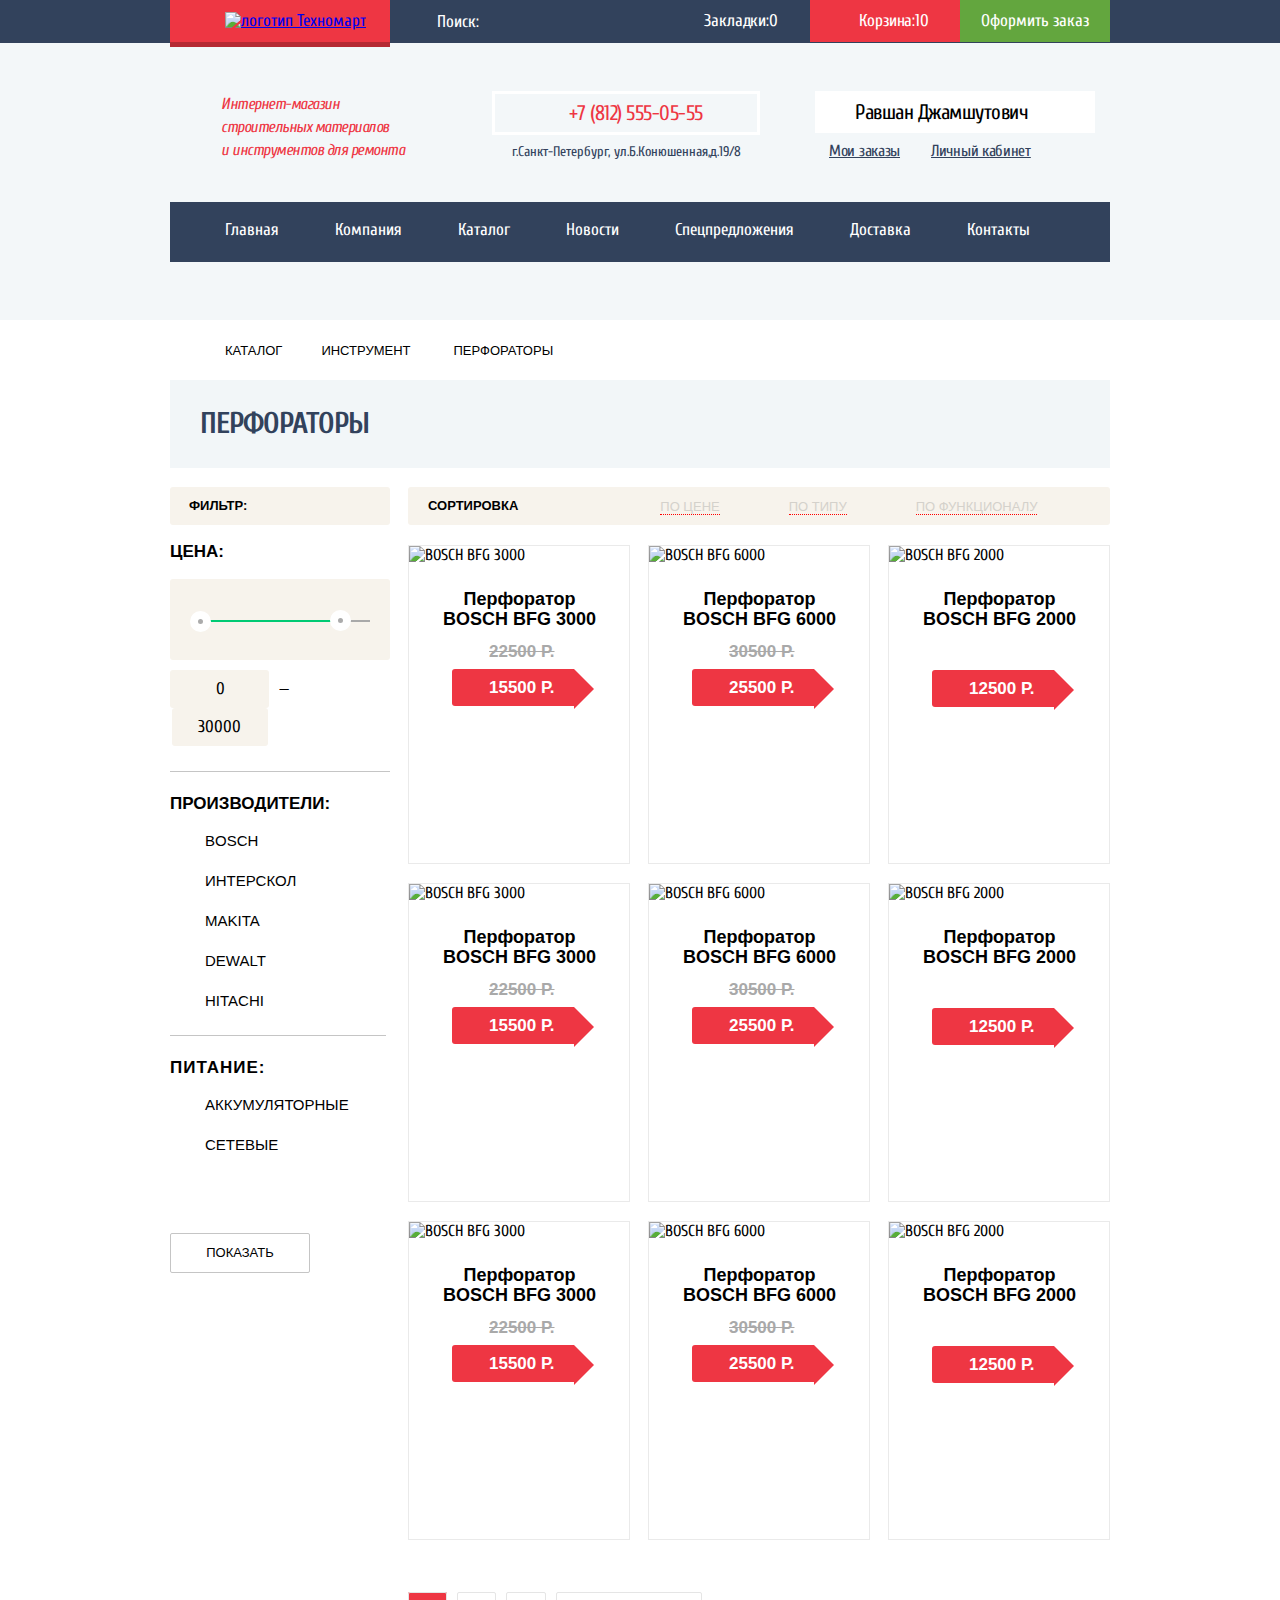
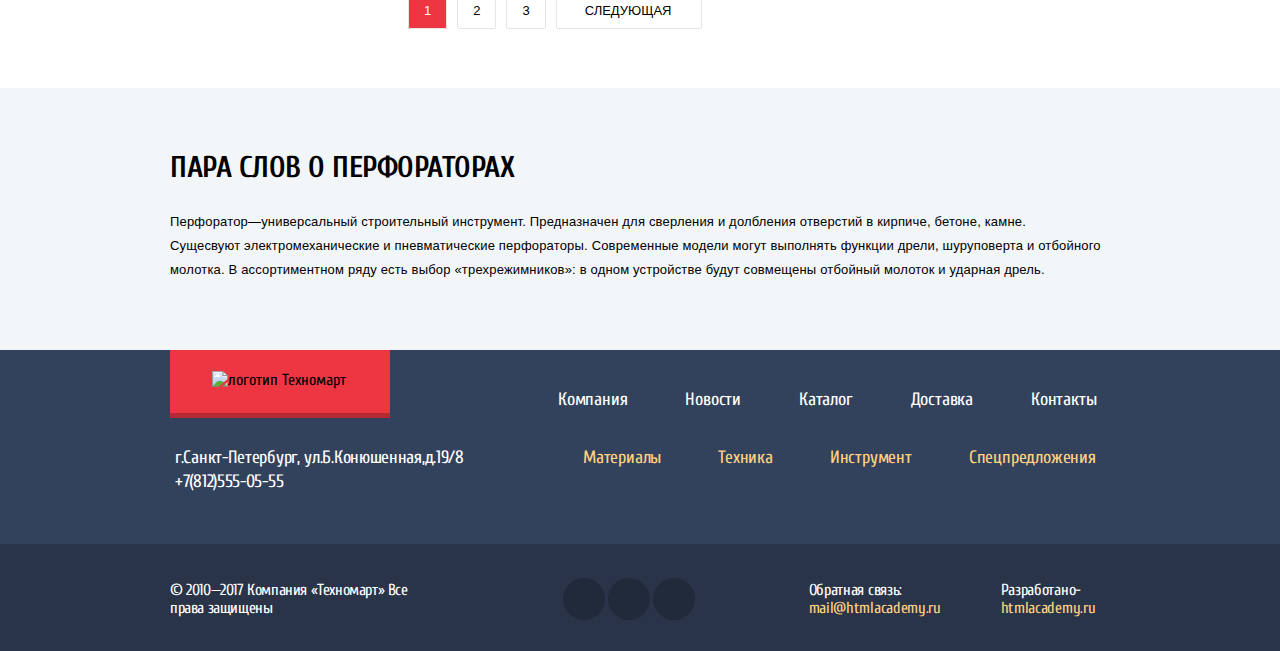
==== commit b0a93674: "удалил картинки" ====
--- a/catalog.html
+++ b/catalog.html
@@ -248,7 +248,7 @@
 
         <div class="about-perforators">
         <h2 class="perforators-title container">ПАРА СЛОВ О ПЕРФОРАТОРАХ</h2>
-        <p class="perforators-description container">Перфоратор-универсальный строительный инструмент.
+        <p class="perforators-description container">Перфоратор—универсальный строительный инструмент.
           Предназначен для сверления и долбления отверстий в кирпиче, бетоне, камне.<br>
           Сущесвуют электромеханические и пневматические перфораторы. Современные модели могут выполнять
           функции дрели, шуруповерта и отбойного молотка. В ассортиментном ряду есть выбор «трехрежимников»: в одном устройстве
--- a/css/style.css
+++ b/css/style.css
@@ -180,8 +180,8 @@
 }
 
 .page-header-tab-link {
-  padding-top: 10px;
-  padding-bottom: 10px;
+  padding-top: 12px;
+  padding-bottom: 12px;
   padding-left: 44px;
   padding-right: 40px;
   letter-spacing: -0.1px;
@@ -230,8 +230,8 @@
 }
 
 .page-header-busket-link{
-  padding-top: 10px;
-  padding-bottom: 10px;
+  padding-top: 12px;
+    padding-bottom: 12px;
   padding-right: 46px;
   padding-left: 49px;
   letter-spacing: -0.1px;
@@ -834,6 +834,7 @@
 
 .promo-slider {
   position: relative;
+  margin-top: 6px;
 }
 
 
@@ -894,7 +895,7 @@
   width:620px;
   height: 266px;
 
-  font-family: 'PTsans';
+  font-family: "PT Sans","Arial",sans-serif;
   font-size: 18px;
   line-height: 24px;
   color: #ffffff;
@@ -923,7 +924,7 @@
 
 .button-drills {
   display: block;
-  margin-top: 122px;
+  margin-top: 120px;
   padding-top: 10px;
   padding-bottom: 10px;
   padding-left: 7px;
@@ -947,17 +948,36 @@
   background-color: #ba2732;
 }
 
-.promo-slider-controls {
+
+.slider-radio-1 {
+  content: "";
   position: absolute;
   z-index: 60;
-  bottom: 55px;
-  left: 282px;
+  bottom: 58px;
+  left: 295px;
   width: 60px;
   height: 10px;
   text-align: center;
-  }
-
-  .promo-slider-controls label {
+  margin-right: 5px;
+  display: inline-block;
+  width: 6px;
+  height: 6px;
+  vertical-align: top;
+  background: #fff;
+  border: 2px solid #fff;
+  border-radius: 50%;
+  cursor: pointer;
+}
+
+  .slider-radio-2 {
+    content: "";
+    position: absolute;
+    z-index: 60;
+    bottom: 58px;
+    left: 315px;
+    width: 60px;
+    height: 10px;
+    text-align: center;
     margin-right: 5px;
     display: inline-block;
     width: 6px;
@@ -969,26 +989,32 @@
     cursor: pointer;
   }
 
+  .slider-radio-active {
+    background: #ee3643;
+  }
+
 
   .arrow-left {
     position: absolute;
     z-index: 60;
-    bottom: 131px;
+    bottom: 134px;
     left: 24px;
     width: 24px;
     height: 38px;
     background: url(../img/svg/icon-right.svg) no-repeat;
     transform: rotate(180deg);
+    border:none;
   }
 
   .arrow-right {
     position: absolute;
     z-index: 60;
-    bottom: 133px;
+    bottom: 134px;
     left: 577px;
     width: 24px;
     height: 38px;
     background: url(../img/svg/icon-right.svg) no-repeat;
+    border:none;
   }
 
 .promo-link {
@@ -1102,7 +1128,7 @@
   margin-top: 11px;
   margin-bottom: 19px;
   padding-left: 80px;
-  font-family: 'PTsans', sans-serif;
+  font-family: "PT Sans","Arial",sans-serif;
   font-weight: bold;
   font-size: 17px;
   line-height: 18px;
@@ -1112,14 +1138,14 @@
 
 .popular-item-link {
   position: relative;
-  font-family: 'PTsans', sans-serif;
+  font-family: "PT Sans","Arial",sans-serif;
   font-weight: bold;
   font-size: 17px;
   line-height: 18px;
   background-color: #ee3643;
   width: 80px;
   margin-right: 10px;
-  padding: 10px 26px 10px 35px;
+  padding: 9px 23px 9px 35px;
   text-decoration: none;
   color: #fff;
   background: #ee3643;
@@ -1165,7 +1191,7 @@
 }
 
 .makers-button {
-  margin-top: 0px;
+  margin-top: -1px;
   margin-right: 24px;
 
   display: block;
@@ -1289,10 +1315,9 @@
 .service-describe {
   margin-bottom: 70px;
   width: 408px;
-  font-family: 'PTsans', sans-serif;
+  font-family: "PT Sans","Arial",sans-serif;
   font-size: 13px;
   line-height: 24px;
-  letter-spacing: -0.3px;
 }
 
 .service-list-delivery-describe {
@@ -1316,11 +1341,10 @@
 .service-list-delivery-text {
   margin-right: 330px;
 
-  font-family: 'PTsans', sans-serif;
+  font-family: "PT Sans","Arial",sans-serif;
   font-size: 13px;
   line-height: 24px;
-  letter-spacing: -0.4px;
-  width: 284px;
+  width: 283px;
 }
 
 .service-list-warranty-describe {
@@ -1343,10 +1367,10 @@
 
 .service-list-warranty-text {
   width: 389px;
-  font-family: 'PTsans', sans-serif;
+  font-family: "PT Sans","Arial",sans-serif;
   font-size: 13px;
   line-height: 24px;
-  letter-spacing: -0.3px;
+
 }
 
 .service-list-credit-describe {
@@ -1369,11 +1393,11 @@
 }
 
 .service-list-credit-text {
-  font-family: 'PTsans', sans-serif;
+  font-family: "PT Sans","Arial",sans-serif;
   font-size: 13px;
   line-height: 24px;
   width: 280px;
-  letter-spacing: -0.4px;
+
 }
 .service-list-items {
   margin-top: 0px;
@@ -1428,18 +1452,18 @@
 .company-describe {
   margin-bottom: 24px;
   width: 540px;
-  font-family: 'PTsans', sans-serif;
+  font-family: "PT Sans","Arial",sans-serif;
   font-size: 13px;
   line-height: 24px;
-  letter-spacing: -0.3px;
+  letter-spacing: 0.2px;
 }
 .company-describe-2 {
   margin-bottom: 21px;
   width: 400px;
-  font-family: 'PTsans',sans-serif;
+  font-family: "PT Sans","Arial",sans-serif;
   font-size: 13px;
   line-height: 24px;
-  letter-spacing: -0.4px;
+  letter-spacing: 0.1px;
 }
 
 .transport-list {
@@ -1534,10 +1558,9 @@
 .contacts-desription {
   padding-right: 107px;
   margin-bottom: 30px;
-  font-family: 'PTsans',sans-serif;
+  font-family: "PT Sans","Arial",sans-serif;
   font-size: 13px;
   line-height: 24px;
-  letter-spacing: -0.5px;
 }
 
 .contacts-map {
@@ -1850,7 +1873,7 @@
 .modal-personal-dates input{
   height:34px;
   padding-left: 15px;
-  font-family: 'PTsans';
+  font-family: "PT Sans","Arial",sans-serif;
   font-size: 13px;
   line-height: 18px;
 }
@@ -1906,7 +1929,7 @@
   padding-left: 13px;
   padding-top: 11px;
   margin-bottom: 35px;
-  font-family: 'PTsans';
+  font-family: "PT Sans","Arial",sans-serif;
   font-size: 13px;
   line-height: 18px;
 }
@@ -1980,7 +2003,7 @@
 }
 
 .breadcrumbs li {
-  margin-right: 37px;
+  margin-right: 35px;
 }
 
 .breadcrumbs-home a {
@@ -2028,12 +2051,19 @@
 
 
 .breadcrumbs a {
-  font-family: 'PTsans', sans-serif;
+  font-family: "PT Sans","Arial",sans-serif;
   font-size: 13px;
   line-height: 18px;
   text-decoration: none;
   color: #000000;
-  letter-spacing: -0.7px;
+}
+
+.instruments-link {
+  padding-left: 4px;
+}
+
+.perforators-link {
+  padding-left: 8px;
 }
 
 
@@ -2061,8 +2091,7 @@
 .filters-title {
   width: 201px;
     border-radius: 3px;
-  letter-spacing: -1px;
-  font-family: 'PTsans', sans-serif;
+  font-family: "PT Sans","Arial",sans-serif;
   margin-bottom: 12px;
   padding-top: 10px;
   padding-bottom: 10px;
@@ -2085,9 +2114,9 @@
 
 .filter-price-title {
   margin-bottom: 22px;
-  letter-spacing: -1px;
-
-  font-family: 'PTsans', sans-serif;
+
+
+  font-family: "PT Sans","Arial",sans-serif;
   font-weight: bold;
   font-size: 17px;
   line-height: 30px;
@@ -2115,7 +2144,7 @@
   margin-left: 2px;
   padding-top: 10px;
     padding-bottom: 10px;
-    padding-left: 3px;
+    padding-left: 1px;
   border: none;
   width: 93px;
   text-align: center;
@@ -2189,7 +2218,7 @@
   padding-left: 0px;
   margin-bottom: 17px;
   margin-left: 0px;
-  font-family: 'PTsans', sans-serif;
+  font-family: "PT Sans","Arial",sans-serif;
   font-size: 15px;
   line-height: 20px;
   border-bottom: 1px solid #c5c5c5;
@@ -2208,7 +2237,7 @@
 }
 
 .filter-makers label {
-  letter-spacing: -1.5px;
+
   position: relative;
   display: block;
   margin-bottom: 20px;
@@ -2229,17 +2258,27 @@
   left: 0px;
   width: 26px;
   height: 25px;
-}
+  opacity: 0.6;
+}
+
+.filter-makers label:hover::before {
+ opacity: 1;
+}
+
 .filter-makers-item:checked ~ label::before{
   background: url(../img/svg/checkbox-on.svg) no-repeat;
 }
 
+.filter-makers-item:disabled ~ label::before {
+  opacity: 0.3;
+}
+
 
 
 
 .filter-makers-title {
-  letter-spacing: -1.6px;
-  font-family: 'PTsans', sans-serif;
+
+  font-family: "PT Sans","Arial",sans-serif;
   font-weight: bold;
   font-size: 17px;
   line-height: 30px;
@@ -2255,7 +2294,7 @@
   margin-left: 0px;
   margin-right: 0px;
   margin-bottom: 58px;
-  font-family: 'PTsans', sans-serif;
+  font-family: "PT Sans","Arial",sans-serif;
   font-size: 15px;
   line-height: 20px;
 }
@@ -2264,7 +2303,7 @@
 }
 
 .filter-power label {
-  letter-spacing: -1.0px;
+
   position: relative;
   display: block;
   margin-bottom: 20px;
@@ -2284,15 +2323,24 @@
     left: -1px;
   width: 26px;
   height: 25px;
-}
+  opacity: 0.6;
+}
+
+.filter-power label:hover::before {
+  opacity: 1;
+ }
 
 .filter-power-item:checked ~ label::before{
   background: url(../img/svg/radio-on.svg) no-repeat;
 }
 
+.filter-power-item:disabled ~ label::before {
+  opacity: 0.3;
+}
+
 .filter-power-title {
-  letter-spacing: -1px;
-  font-family: 'PTsans', sans-serif;
+  letter-spacing: 1px;
+  font-family: "PT Sans","Arial",sans-serif;
   font-weight: bold;
   font-size: 17px;
   line-height: 30px;
@@ -2304,14 +2352,14 @@
 }
 
 .show-button {
-  letter-spacing: -0.5px;
+
   border: 1px solid #c5c5c5;
   width: 140px;
   padding-top: 10px;
   padding-bottom: 10px;
   padding-left: 0px;
   padding-right: 0px;
-  font-family: 'PTsans', sans-serif;
+  font-family: "PT Sans","Arial",sans-serif;
   font-size: 13px;
   line-height: 18px;
   background-color: #ffffff;
@@ -2332,8 +2380,8 @@
 
 
 .sort-title {
-  letter-spacing: -1px;
-    font-family: 'PTsans', sans-serif;
+
+  font-family: "PT Sans","Arial",sans-serif;
     margin-right: 142px;
   margin-left: 20px;
   margin-top: 0px;
@@ -2368,9 +2416,9 @@
 
 
 .sort-item-link {
-  letter-spacing: -1px;
-  margin-right: 70px;
-  font-family: 'PTsans', sans-serif;
+
+  margin-right: 69px;
+  font-family: "PT Sans","Arial",sans-serif;
   font-size: 13px;
   line-height: 18px;
   text-decoration: none;
@@ -2395,8 +2443,8 @@
 .sort-button-up {
   content: "";
   position: absolute;
-  top: 4px;
-  left: -21px;
+  top: 5px;
+    left: -24px;
   width: 15px;
   height: 15px;
   background: url(../img/svg/icon-sort-focus.svg) no-repeat;
@@ -2415,8 +2463,8 @@
 .sort-button-down {
   content: "";
   position: absolute;
-  top: -1px;
-  left: 6px;
+  top: 0px;
+  left: 4px;
   width: 15px;
   height: 15px;
   background: url(../img/svg/icon-sort.svg) no-repeat;
@@ -2496,7 +2544,7 @@
   margin-top: 14px;
   margin-bottom: 18px;
   padding-left: 80px;
-  font-family: 'PTsans', sans-serif;
+  font-family: "PT Sans","Arial",sans-serif;
   font-weight: bold;
   font-size: 17px;
   line-height: 18px;
@@ -2507,7 +2555,7 @@
 
 .catalog-item-link {
   position: relative;
-  font-family: 'PTsans', sans-serif;
+  font-family: "PT Sans","Arial",sans-serif;
   font-weight: bold;
   font-size: 17px;
   line-height: 18px;
@@ -2515,7 +2563,7 @@
 
   width: 80px;
   margin-right: 10px;
-  padding: 10px 26px 10px 35px;
+  padding: 9px 23px 9px 37px;
   text-decoration: none;
   color: #fff;
   background: #ee3643;
@@ -2638,7 +2686,7 @@
   padding-bottom: 10px;
   padding-left: 15px;
   padding-right: 15px;
-  font-family: 'PTsans', sans-serif;
+  font-family: "PT Sans","Arial",sans-serif;
   font-size: 13px;
   line-height: 18px;
   text-decoration: none;
@@ -2657,7 +2705,6 @@
 .pagination-list li:last-child a{
   padding-right: 30px;
   padding-left: 28px;
-  letter-spacing: -0.9px;
   }
 
 
@@ -2687,9 +2734,9 @@
 }
 
 .perforators-description {
-  letter-spacing: -0.26px;
+  letter-spacing: 0.18px;
   padding-bottom: 68px;
-  font-family: 'PTsans', sans-serif;
+  font-family: "PT Sans","Arial",sans-serif;
   font-size: 13px;
   line-height: 24px;
 }
@@ -2754,7 +2801,6 @@
   background-color: #ee3643;
 }
 .modal-continue-shopping {
-  letter-spacing: -0.3px;
   padding-left: 0px;
   padding-top: 13px;
   padding-bottom: 10px;
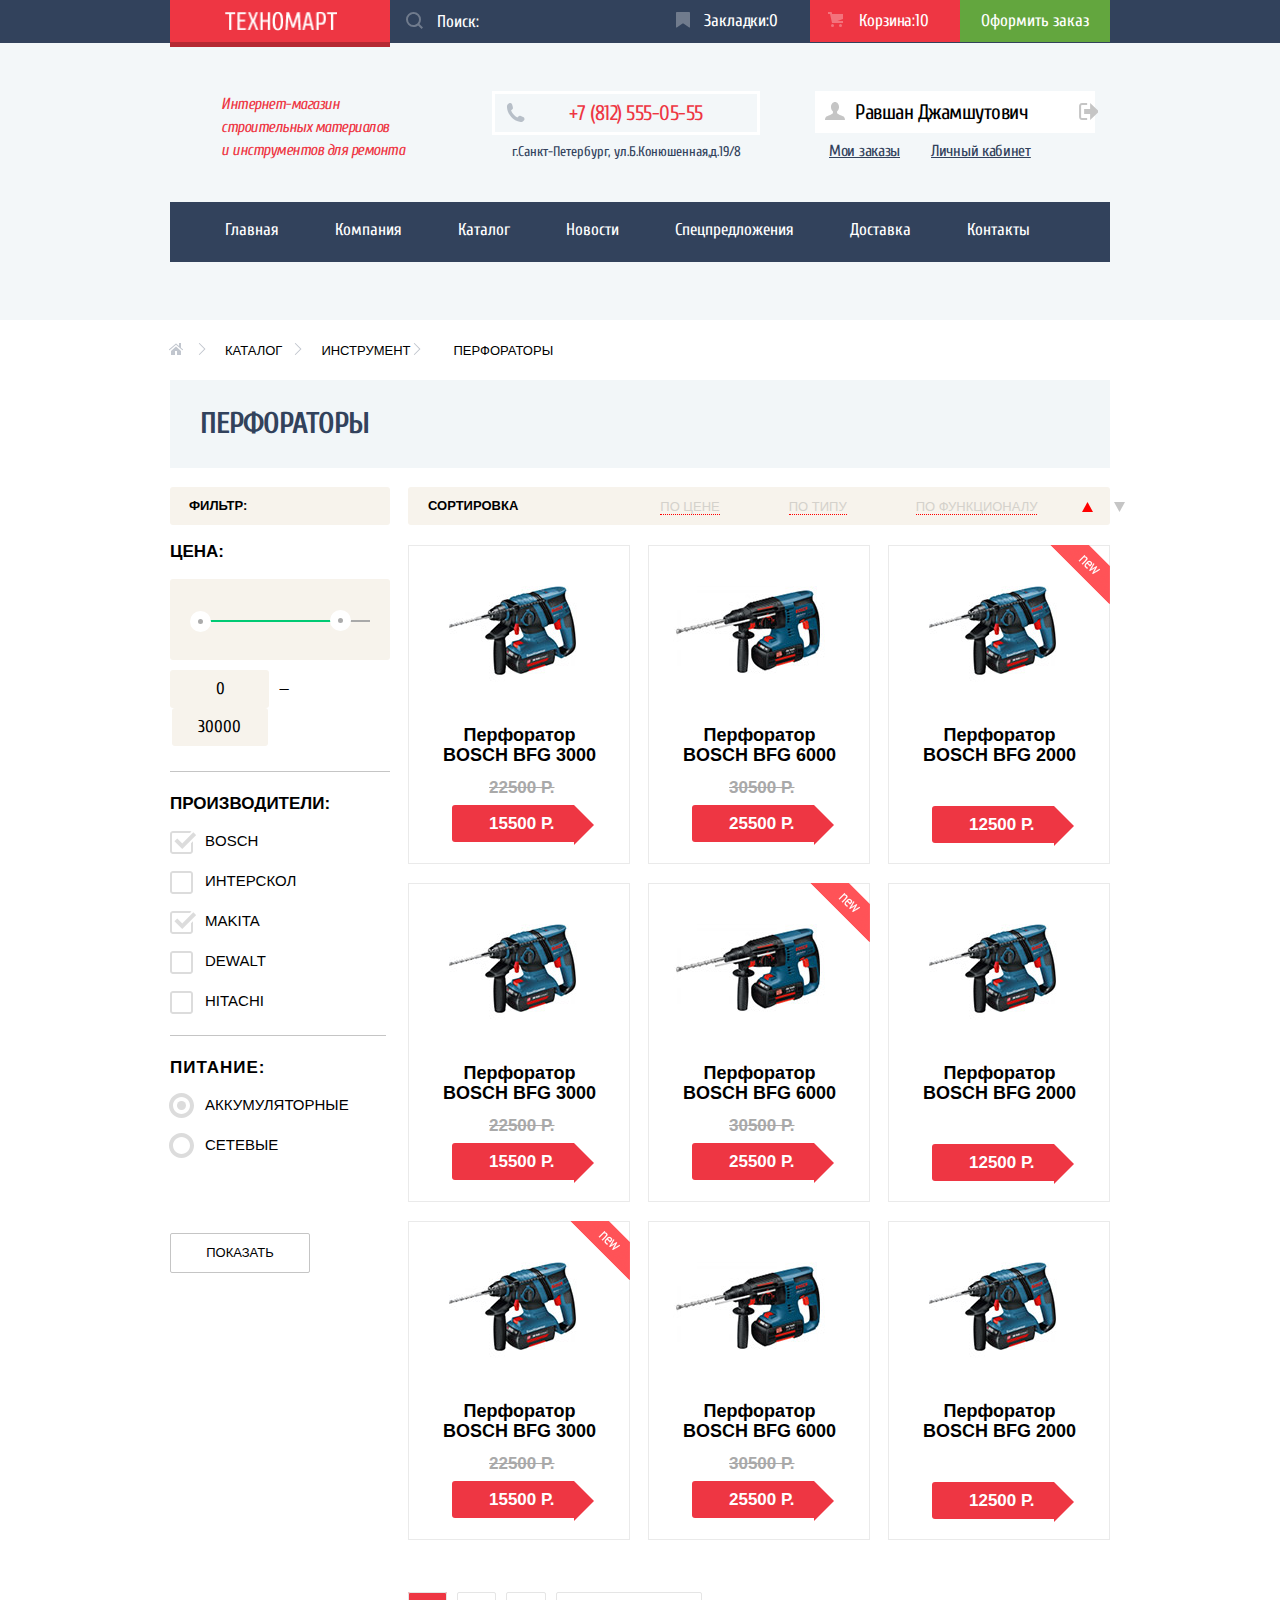
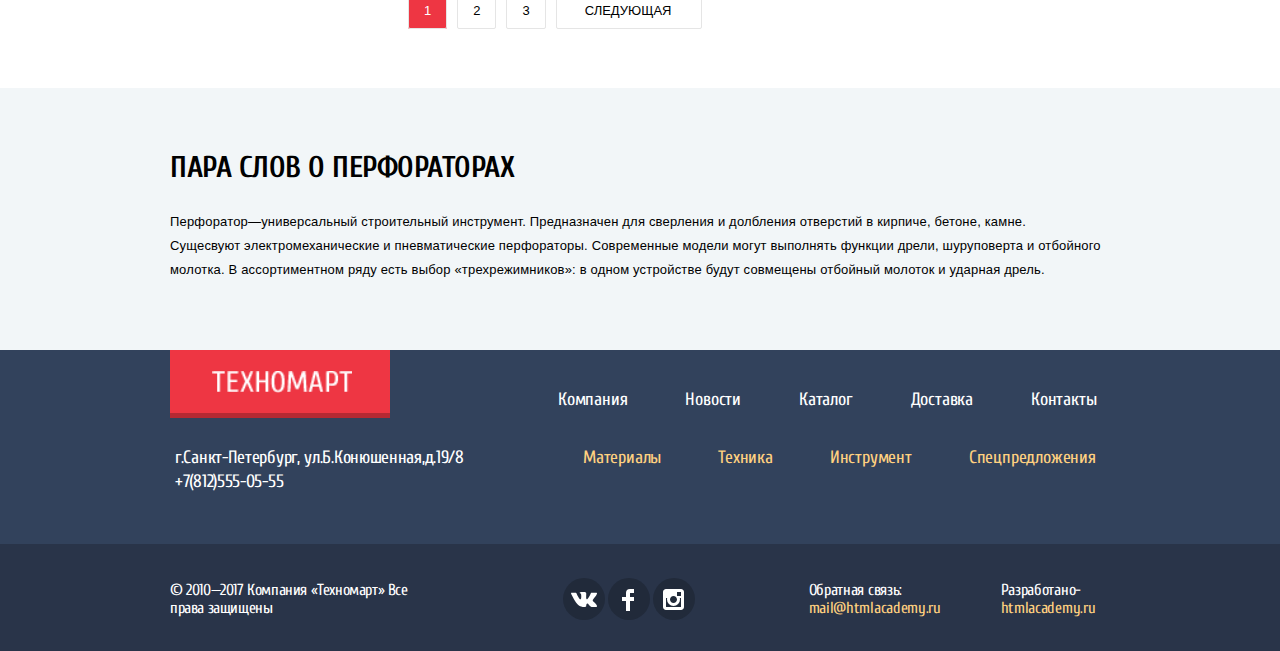
==== commit 749fceb6: "Минифицировал CSS" ====
--- a/catalog.html
+++ b/catalog.html
@@ -4,7 +4,7 @@
       <meta charset="utf-8">
       <title>HTML Academy: Каталог</title>
       <link href="https://fonts.googleapis.com/css?family=Cuprum:700,700i&amp;subset=cyrillic,cyrillic-ext" rel="stylesheet">
-      <link rel="stylesheet" href="css/style.css">
+      <link rel="stylesheet" href="css/style.min.css">
       <link href="css/normalize.min.css" rel="stylesheet">
   </head>
   <body>
--- a/css/style.min.css
+++ b/css/style.min.css
@@ -0,0 +1 @@
+body{margin:0;padding:0;font-family:'Cuprum',Arial,sans-serif}.visually-hidden{position:absolute;clip:rect(0 0 0 0);width:1px;height:1px;margin:-1px}.container{width:940px;margin:0 auto}.page-header{margin-bottom:61px;min-height:320px;background-color:#f3f7f9}.page-header-logo{width:220px;height:42px;background-color:#ee3643;-webkit-box-shadow:0 5px 0 #b52933;box-shadow:0 5px 0 #b52933}.page-header-logo img{position:relative;top:12px;left:55px}.page-header-logo:hover{background-color:#ca2c37}.page-header-logo:active{background-color:#ba2732}.page-footer-logo{margin-right:133px;margin-bottom:33px;width:220px;height:63px;background-color:#ee3643;-webkit-box-shadow:0 5px 0 #b52933;box-shadow:0 5px 0 #b52933}.page-footer-logo img{position:relative;top:21px;left:42px}.page-footer-logo:hover{background-color:#ca2c37}.page-footer-logo:active{background-color:#ba2732}.page-header-wrapper-top{margin-bottom:45px;background-color:#32425c}.page-header-top{min-height:42px;margin-bottom:45px;padding:0;display:-webkit-box;display:-ms-flexbox;display:flex;-webkit-box-align:center;-ms-flex-align:center;align-items:center;font-size:17px;line-height:18px;color:#fff}.page-header-search{position:relative}.page-header-search-label{position:absolute;top:12px;left:16px;z-index:10;width:20px;height:20px;background:url(../img/svg/icon-search.svg) no-repeat;opacity:.3}.page-header-search-input{width:270px;padding-top:12px;padding-bottom:11px;padding-left:47px;margin:0 auto;-webkit-box-orient:horizontal;-webkit-box-direction:normal;-ms-flex-direction:row;flex-direction:row;-webkit-box-pack:start;-ms-flex-pack:start;justify-content:flex-start;background-color:#32425c;color:#fff;border:none}.page-header-search-input::-webkit-input-placeholder{color:#fff;opacity:1}.page-header-search-input:-ms-input-placeholder{color:#fff;opacity:1}.page-header-search-input::-ms-input-placeholder{color:#fff;opacity:1}.page-header-search-input::placeholder{color:#fff;opacity:1}.page-header-search-input:focus::-webkit-input-placeholder{opacity:0}.page-header-search-input:focus:-ms-input-placeholder{opacity:0}.page-header-search-input:focus::-ms-input-placeholder{opacity:0}.page-header-search-input:focus::placeholder{opacity:0}.page-header-search-input:hover{background-color:#212a3a;color:#fff;border:none}.page-header-search-input:hover ~ label{background:url(../img/svg/icon-search.svg) no-repeat;opacity:1}.page-header-search-input:focus{background-color:#fff;color:#000;border:none}.page-header-search-input:focus ~ label{background:url(../img/svg/icon-search-focus.svg) no-repeat;opacity:1}.page-header-purchase{display:-webkit-box;display:-ms-flexbox;display:flex;padding-left:0;margin:0;text-align:center;list-style:none}.page-header-purchase a{text-decoration:none;color:#fff}.page-header-purchase-tab{position:relative;padding-top:12px;padding-bottom:12px;display:block;width:150px}.page-header-tab-link{letter-spacing:-.1px;padding:12px 40px 12px 44px}.page-header-tab-link::before{content:"";position:absolute;top:12px;left:16px;width:20px;height:20px;background:url(../img/svg/icon-bookmark.svg) no-repeat;opacity:.3}.page-header-purchase-tab:hover{background-color:#212a3a}.page-header-tab-link:hover::before{background:url(../img/svg/icon-bookmark.svg) no-repeat;opacity:1}.page-header-tab-link:active::before{opacity:.5}.page-header-purchase-tab:active{background-color:#161d29;color:#494c53}.page-header-purchase-busket{position:relative;padding-top:12px;padding-bottom:12px;width:150px}.full-busket{background-color:#ee3643}.page-header-busket-link{letter-spacing:-.1px;padding:12px 46px 12px 49px}.page-header-busket-link::before{content:"";position:absolute;top:12px;left:18px;width:20px;height:20px;background:url(../img/svg/icon-cart.svg) no-repeat;opacity:.3}.page-header-purchase-busket:hover{background-color:#212a3a}.page-header-busket-link:hover::before{background:url(../img/svg/icon-cart.svg) no-repeat;opacity:1}.page-header-busket-link:active::before{opacity:.5}.page-header-purchase-busket:active{background-color:#161d29;color:#494c53}.page-header-purchase-order{padding-top:12px;padding-bottom:12px;width:150px;background-color:#63a63e}.page-header-order-link{padding:10px 18px}.page-header-purchase-order:hover{background-color:#5fbb2d}.page-header-purchase-order:active{background-color:#518534;color:#494c53}.header-middle{margin-top:0;margin-bottom:38px;padding:0;display:-webkit-box;display:-ms-flexbox;display:flex;background-color:#f3f7f9}.header-middle-description{width:208px;margin:0;margin-left:44px;margin-right:63px;padding-top:5px;padding-left:7px;font-style:italic;font-size:16px;line-height:23px;color:#ee3643;letter-spacing:-.5px}.header-middle-contacts{position:relative;width:268px;margin-top:3px;margin-right:55px}.header-middle-phone{text-align:center;padding-top:9px;padding-bottom:8px;padding-left:19px;margin:0;margin-bottom:5px;font-style:normal;font-size:21px;line-height:21px;color:#ee3643;border:3px solid #fff;letter-spacing:-.5px}.header-middle-phone::before{content:"";position:absolute;top:12px;left:14px;width:20px;height:20px;background:url(../img/svg/icon-phone.svg) no-repeat}.header-middle-address{margin:0;text-align:center;font-style:normal;font-size:14px;line-height:24px;color:#32425c}.header-middle-user{margin-right:0;margin-top:4px}.header-middle-user-navigation{display:-webkit-box;display:-ms-flexbox;display:flex;list-style:none;margin-top:10px;padding-left:0}.header-middle-user-navigation a{padding-bottom:7px;margin-top:-4px;font-size:21px;line-height:21px;text-decoration:none;color:#000;background-color:#fff}.header-middle-login{position:relative;width:120px;margin-right:10px}.header-middle-login a{margin-left:15px;margin-right:10px;letter-spacing:-.5px;padding:8px 27px 13px 47px}.header-middle-login a::before{content:"";position:absolute;top:2px;left:28px;width:20px;height:20px;background:url(../img/svg/icon-login.svg) no-repeat}.header-middle-login a:hover{color:#ee3643}.header-middle-login a:hover::before{background:url(../img/svg/icon-login-hover.svg) no-repeat}.header-middle-login a:active{color:#b2b2b2}.header-middle-registration{margin-left:15px;width:150px}.header-middle-registration a{margin:0;letter-spacing:-.5px;padding:8px 19px 13px 25px}.header-middle-registration a:hover{color:#ee3643}.header-middle-registration a:active{color:#b2b2b2}.header-middle-logon{position:relative;padding-left:0;margin-bottom:0;margin-top:14px;list-style:none}.header-middle-logon a{font-size:16px;line-height:18px;color:#32425c;padding:9px 55px 9px 29px}.header-middle-logon-user a::before{content:"";position:absolute;top:0;left:10px;width:20px;height:20px;background:url(../img/svg/icon-user.svg) no-repeat}.header-middle-logon a:hover::before{background:url(../img/svg/icon-user-hover.svg) no-repeat}.header-middle-logon a:active::before{background:url(../img/svg/icon-user.svg) no-repeat}.header-middle-logout{content:"";position:absolute;top:1px;left:263px;width:20px;height:20px;background:url(../img/svg/icon-logout.svg) no-repeat}.header-middle-logout a{padding-right:0}.header-middle-logout:hover{background:url(../img/svg/icon-logout-hover.svg) no-repeat}.header-middle-logout:active{background:url(../img/svg/icon-logout.svg) no-repeat}.header-middle-logon-user a{padding-left:40px;padding-right:67px;font-size:21px;line-height:21px;text-decoration:none;color:#000;letter-spacing:-.5px}.header-middle-logon-user a:active{color:#b2b2b2}.header-middle-orders a{position:relative;margin-right:31px}.header-middle-orders a::after{content:"";position:absolute;top:7px;left:90px;width:5px;height:5px;background:url(../img/svg/shape.svg) no-repeat}.header-middle-logon-buttons{display:-webkit-box;display:-ms-flexbox;display:flex;margin-bottom:0;margin-top:19px;padding-left:14px;list-style:none;letter-spacing:-.3px}.header-middle-logon-buttons a{font-size:16px;line-height:18px;color:#32425c}.header-middle-logon-buttons a:hover{color:#ee3643}.header-middle-logon-buttons a:active{color:#b2b2b2}.header-middle-logon-user a{font-size:21px;line-height:21px;text-decoration:none;color:#000;background-color:#fff}.header-middle-logon-user a:active{color:#b2b2b2}.header-middle-orders a:hover{color:#ee3643}.header-middle-orders a:active{color:#b2b2b2}.header-middle-account a:hover{color:#ee3643}.header-middle-account a:active{color:#b2b2b2}.main-navigation{background-color:#32425c}.site-navigation{margin:0;padding-left:27px;padding-right:27px;display:-webkit-box;display:-ms-flexbox;display:flex;-webkit-box-pack:start;-ms-flex-pack:start;justify-content:flex-start;min-height:60px;list-style:none}.site-navigation-item a:hover{background-color:#293449}.site-navigation-item a:active{background-color:#1d2739;color:#a8abaf}.main-navigation a{display:block;font-size:17px;line-height:17px;text-decoration:none;color:#fff;padding:19px 28px 20px}.promo-block{display:-webkit-box;display:-ms-flexbox;display:flex;margin-bottom:33px;background-color:#fff}.promo-list-1{margin:0;margin-left:-20px;padding:0;display:-webkit-box;display:-ms-flexbox;display:flex;-webkit-box-pack:center;-ms-flex-pack:center;justify-content:center;-ms-flex-wrap:wrap;flex-wrap:wrap;font-size:24px;line-height:30px;color:#fff}.promo-list-2{font-size:24px;line-height:30px;color:#fff}.promo-link{font-size:14px;line-height:18px;display:block;max-width:136px;text-align:center;padding-bottom:10px;margin-top:13px;padding-top:10px;text-decoration:none;color:#fff;border-radius:3px}.promo-item{width:300px;min-height:123px;font-size:24px;line-height:30px;padding-top:21px;padding-left:23px;-webkit-box-sizing:border-box;box-sizing:border-box}.promo-item.materials-promo{position:relative;margin-right:20px;margin-bottom:40px;background-color:#ffbf47}.promo-item.materials-promo a{background-color:rgba(0,0,0,0.1)}.promo-item.materials-promo a::after{content:"";position:absolute;top:32px;left:213px;width:76px;height:66px;background:url(../img/svg/icon-1.svg) no-repeat}.promo-item.materials-promo a:hover{background-color:rgba(0,0,0,0.2)}.promo-item.materials-promo a:active{background-color:rgba(0,0,0,0.3)}.promo-item.instruments-promo{position:relative;margin-bottom:40px;background-color:#3bbce3}.promo-item.instruments-promo a{background-color:rgba(0,0,0,0.1)}.promo-item.instruments-promo a::after{content:"";position:absolute;top:33px;left:198px;width:76px;height:66px;background:url(../img/svg/icon-2.svg) no-repeat}.promo-item.instruments-promo a:hover{background-color:rgba(0,0,0,0.2)}.promo-item.instruments-promo a:active{background-color:rgba(0,0,0,0.3)}.promo-item.tech-promo{position:relative;padding-bottom:0;padding-top:21px;margin:0;margin-bottom:20px;background-color:#dc91d8}.promo-item.tech-promo a{background-color:rgba(0,0,0,0.1)}.promo-item.tech-promo a::after{content:"";position:absolute;top:32px;left:192px;width:79px;height:66px;background:url(../img/svg/icon-3.svg) no-repeat}.promo-item.tech-promo a:hover{background-color:rgba(0,0,0,0.2)}.promo-item.tech-promo a:active{background-color:rgba(0,0,0,0.3)}.promo-item.discounts-promo{position:relative;margin:0;margin-bottom:20px;background-color:#8ed78f}.promo-item.discounts-promo a{background-color:rgba(0,0,0,0.1)}.promo-item.discounts-promo a::after{content:"";position:absolute;top:28px;left:197px;width:76px;height:73px;background:url(../img/svg/icon-4.svg) no-repeat}.promo-item.discounts-promo a:hover{background-color:rgba(0,0,0,0.2)}.promo-item.discounts-promo a:active{background-color:rgba(0,0,0,0.3)}.promo-item.delivery-promo{position:relative;margin:0;margin-bottom:20px;background-color:#ffc047}.promo-item.delivery-promo a{background-color:rgba(0,0,0,0.1)}.promo-item.delivery-promo a::after{content:"";position:absolute;top:33px;left:192px;width:79px;height:66px;background:url(../img/svg/icon-5.svg) no-repeat}.promo-item.delivery-promo a:hover{background-color:rgba(0,0,0,0.2)}.promo-item.delivery-promo a:active{background-color:rgba(0,0,0,0.3)}.promo-slider{position:relative;margin-top:6px}.promo-item.drills-promo{position:relative;z-index:1;top:-20px;margin:0;margin-top:-30px;width:620px;height:266px;font-size:18px;line-height:24px;color:#fff;background-color:#513930}.promo-item.drills-promo img{position:absolute;top:0;left:0;z-index:-1}.promo-item.drills-promo input{position:absolute;opacity:0}.promo-item.drills-title{margin:0;padding:0;padding-top:2px;font-family:'Cuprum';font-weight:700;font-size:36px;line-height:36px}.promo-item.drills-promo p{letter-spacing:-.3px;display:block;margin-top:-83px}.promo-item.perforators-promo{display:none;position:relative;z-index:1;top:-20px;margin:0;margin-top:-30px;width:620px;height:266px;font-family:"PT Sans","Arial",sans-serif;font-size:18px;line-height:24px;color:#fff;background-color:#513930}.promo-item.perforators-promo img{position:absolute;top:0;left:0;z-index:-1}.promo-item.perforators-title{margin:0;padding:0;font-family:'Cuprum';font-weight:700;font-size:36px;line-height:36px}.promo-item.perforators-promo p{display:block;margin-top:-83px}.button-drills{display:block;margin-top:120px;padding-top:10px;padding-bottom:10px;padding-left:7px;width:190px;text-align:center;border-radius:3px;font-family:'Cuprum';font-size:14px;line-height:18px;text-decoration:none;background-color:#ee3643;color:#fff;letter-spacing:-.3px}.button-drills:hover{background-color:#ca2c37}.button-drills:active{background-color:#ba2732}.slider-radio-1{content:"";position:absolute;z-index:60;bottom:58px;left:295px;width:60px;height:10px;text-align:center;margin-right:5px;display:inline-block;width:6px;height:6px;vertical-align:top;background:#fff;border:2px solid #fff;border-radius:50%;cursor:pointer}.slider-radio-2{content:"";position:absolute;z-index:60;bottom:58px;left:315px;width:60px;height:10px;text-align:center;margin-right:5px;display:inline-block;width:6px;height:6px;vertical-align:top;background:#fff;border:2px solid #fff;border-radius:50%;cursor:pointer}.slider-radio-active{background:#ee3643}.arrow-left{position:absolute;z-index:60;bottom:134px;left:24px;width:24px;height:38px;background:url(../img/svg/icon-right.svg) no-repeat;-webkit-transform:rotate(180deg);-ms-transform:rotate(180deg);transform:rotate(180deg);border:none}.arrow-right{position:absolute;z-index:60;bottom:134px;left:577px;width:24px;height:38px;background:url(../img/svg/icon-right.svg) no-repeat;border:none}.promo-link{font-size:14px;line-height:18px}.popular-header{display:-webkit-box;display:-ms-flexbox;display:flex;-webkit-box-pack:justify;-ms-flex-pack:justify;justify-content:space-between;-webkit-box-align:center;-ms-flex-align:center;align-items:center;padding-left:29px;margin-bottom:23px;background-color:#f9f5f0}.popular-title{padding-top:5px;padding-bottom:5px;margin-bottom:20px;letter-spacing:-1px;font-size:30px;line-height:30px;background-color:#f9f5f0;color:#32425c}.popular-button{margin-top:0;margin-right:24px;display:block;padding-top:11px;padding-bottom:10px;width:253px;text-align:center;font-size:14px;line-height:18px;text-decoration:none;background-color:#ee3643;color:#fff;border-radius:3px;letter-spacing:-.3px}.popular-button:hover{background-color:#ca2c37}.popular-button:active{background-color:#ba2732}.popular-list{display:-webkit-box;display:-ms-flexbox;display:flex;padding:0;margin-bottom:20px;background-color:#fff;list-style:none}.popular-item-title{display:block;padding:0 24px 0 25px;margin-top:25px;margin-bottom:11px;text-align:center;color:#000;font-size:18px;line-height:20px;font-weight:700;font-style:normal;font-family:"PT Sans","Arial",sans-serif}.popular-item-new-title{display:block;padding:0 24px 0 25px;margin-top:23px;margin-bottom:11px;text-align:center;color:#000;font-size:18px;line-height:20px;font-weight:700;font-style:normal;font-family:"PT Sans","Arial",sans-serif}.popular-item{margin-right:18px;width:220px;min-height:317px;border:1px solid #eaeaea}.popular-item.new{position:relative}.popular-item:hover{-webkit-box-shadow:0 10px 20px #adb1b9;box-shadow:0 10px 20px #adb1b9}.popular-item-old-price{margin-top:11px;margin-bottom:19px;padding-left:80px;font-family:"PT Sans","Arial",sans-serif;font-weight:700;font-size:17px;line-height:18px;color:#a9a9a9;text-decoration:line-through}.popular-item-link{position:relative;font-family:"PT Sans","Arial",sans-serif;font-weight:700;font-size:17px;line-height:18px;background-color:#ee3643;width:80px;margin-right:10px;padding:9px 23px 9px 35px;text-decoration:none;color:#fff;background:#ee3643;border-radius:3px 0 0 3px;margin-left:43px}.popular-item-link::after{content:'';position:absolute;top:0;right:-36px;width:0;height:0;border:20px solid #fff;border-left-color:#ee3643}.makers{margin-bottom:67px}.makers-header{display:-webkit-box;display:-ms-flexbox;display:flex;-webkit-box-pack:justify;-ms-flex-pack:justify;justify-content:space-between;-webkit-box-align:center;-ms-flex-align:center;align-items:center;padding-left:25px;margin-bottom:20px;background-color:#f9f5f0}.makers-tittle{padding-top:5px;padding-bottom:5px;margin-bottom:24px;letter-spacing:-1px;background-color:#f9f5f0;color:#32425c;font-size:30px;line-height:30px}.makers-button{margin-top:-1px;margin-right:24px;display:block;padding-top:11px;padding-bottom:10px;width:253px;text-align:center;font-size:14px;line-height:18px;text-decoration:none;background-color:#ee3643;color:#fff;border-radius:3px;letter-spacing:-.3px}.makers-button:hover{background-color:#ca2c37}.makers-button:active{background-color:#ba2732}.makers-list{display:-webkit-box;display:-ms-flexbox;display:flex;-ms-flex-wrap:wrap;flex-wrap:wrap;padding:0;margin-right:-20px;margin-bottom:60px;background-color:#fff;list-style:none}.makers-item{margin-bottom:18px;margin-right:18px;width:219.5px;height:144px;border:1px solid #eaeaea}.makers-item:hover{-webkit-box-shadow:0 10px 20px #adb1b9;box-shadow:0 10px 20px #adb1b9}.makers-item:active{-webkit-box-shadow:0 5px 15px #8f929d;box-shadow:0 5px 15px #8f929d;opacity:.25}.service-block-wrapper{padding-bottom:0;margin-bottom:80px;background-color:#f3f7f9}.service-slider{display:-webkit-box;display:-ms-flexbox;display:flex}.service-title{padding-top:65px;font-size:30px;line-height:30px;letter-spacing:-1px}.service-list{position:relative;padding-left:0;width:240px;margin-top:0;margin-right:80px;font-size:21px;line-height:30px;background-color:#32425c;color:#fff;list-style:none}.service-list li::after{content:"";position:absolute;z-index:0;top:-45px;left:230px;width:15px;height:284px;background-image:url(../img/services-shadow.png);background-position:0 0;background-repeat:no-repeat;opacity:.4}.service-list li{padding-top:12px;padding-bottom:17px;padding-left:22px;border-bottom:1px solid #4d637b;margin-bottom:0}.service-list-delivery{background-color:#fff;color:#32425c}.service-list li:hover{background-color:#293449;color:#fff}.service-list li:focus{background-color:#fff;color:#32425c}.service-describe{margin-bottom:70px;width:408px;font-family:"PT Sans","Arial",sans-serif;font-size:13px;line-height:24px}.service-list-delivery-describe{background-image:url(../img/deliveryimg.png);background-position:100% 230%;background-repeat:no-repeat;height:272px;width:619px}.service-list-delivery-title{margin-top:-3px;margin-bottom:24px;font-size:36px;line-height:36px;color:#32425c;letter-spacing:-1px}.service-list-delivery-text{margin-right:330px;font-family:"PT Sans","Arial",sans-serif;font-size:13px;line-height:24px;width:283px}.service-list-warranty-describe{display:none;background-image:url(../img/warrantyimg.png);background-position:99% -14%;background-repeat:no-repeat;height:272px;width:630px}.service-list-warranty-title{margin-top:-4px;margin-bottom:25px;font-size:36px;line-height:36px;color:#32425c;letter-spacing:-1px}.service-list-warranty-text{width:389px;font-family:"PT Sans","Arial",sans-serif;font-size:13px;line-height:24px}.service-list-credit-describe{display:none;background-image:url(../img/creditimg.png);background-position:100% 0;background-repeat:no-repeat;height:272px;width:630px}.service-list-credit-title{margin-bottom:24px;margin-top:-3px;font-size:36px;line-height:36px;color:#32425c;letter-spacing:-1px}.service-list-credit-text{font-family:"PT Sans","Arial",sans-serif;font-size:13px;line-height:24px;width:280px}.service-list-items{margin-top:0;padding-left:0;list-style:none;margin-bottom:13px}.credit-button{margin-top:27px;margin-right:24px;display:block;padding-top:10px;padding-bottom:10px;width:196px;text-align:center;font-size:14px;line-height:18px;text-decoration:none;background-color:#ee3643;color:#fff;border-radius:3px;letter-spacing:-.3px}.credit-button:hover{background-color:#ca2c37}.credit-button:active{background-color:#ba2732}.main-footer{display:-webkit-box;display:-ms-flexbox;display:flex;margin-bottom:86px}.company{margin-right:100px;background-color:#fff}.company-title{margin-top:0;font-size:30px;line-height:30px;letter-spacing:-.9px}.company-describe{margin-bottom:24px;width:540px;font-family:"PT Sans","Arial",sans-serif;font-size:13px;line-height:24px;letter-spacing:.2px}.company-describe-2{margin-bottom:21px;width:400px;font-family:"PT Sans","Arial",sans-serif;font-size:13px;line-height:24px;letter-spacing:.1px}.transport-list{position:relative;margin-bottom:36px;padding-left:37px;list-style:none}.transport-list-item-1{margin-bottom:20px;font-size:18px;line-height:20px;letter-spacing:-.5px}.transport-list-item-2{margin-bottom:20px;font-size:18px;line-height:20px;letter-spacing:-.5px}.transport-list-item-3{margin-bottom:20px;font-size:18px;line-height:20px;letter-spacing:-.5px}.transport-list-item-1::before{content:'';position:absolute;left:0;top:10px;display:block;width:25px;height:2px;background:#fb565a}.transport-list-item-2::before{content:'';position:absolute;left:0;top:49px;display:block;width:25px;height:2px;background:#fb565a}.transport-list-item-3::before{content:'';position:absolute;left:0;top:89px;display:block;width:25px;height:2px;background:#fb565a}.aboutus-button{display:block;padding-top:11px;padding-bottom:9px;width:220px;text-align:center;font-size:14px;line-height:18px;text-decoration:none;background-color:#ee3643;color:#fff;letter-spacing:-.4px;border-radius:3px}.aboutus-button:hover{background-color:#ca2c37}.aboutus-button:active{background-color:#ba2732}.contacts-title{margin-top:0;font-size:30px;line-height:30px;letter-spacing:-.4px}.contacts-desription{padding-right:107px;margin-bottom:30px;font-family:"PT Sans","Arial",sans-serif;font-size:13px;line-height:24px}.contacts-map{margin-bottom:37px}.map-button{display:block;padding-top:11px;padding-bottom:9px;padding-left:2px;width:300px;text-align:center;font-size:14px;line-height:18px;text-decoration:none;background-color:#ee3643;color:#fff;letter-spacing:-.4px;border-radius:3px}.map-button:hover{background-color:#ca2c37}.map-button:active{background-color:#ba2732}.page-footer{background-color:#32425c}.footer-wrapper{display:-webkit-box;display:-ms-flexbox;display:flex;margin-bottom:50px}.footer-left{display:-webkit-box;display:-ms-flexbox;display:flex;-webkit-box-orient:vertical;-webkit-box-direction:normal;-ms-flex-direction:column;flex-direction:column}.footer-right{padding-top:22px}.footer-contacts{letter-spacing:-.3px;margin-left:5px;font-size:18px;line-height:24px;color:#fff;font-style:normal}.footer-navigation{display:-webkit-box;display:-ms-flexbox;display:flex;text-align:right;margin-bottom:34px;padding-left:35px;list-style:none}.footer-contacts p{margin:0 auto}.footer-navigation a{margin-right:58px;font-size:18px;line-height:24px;text-decoration:none;color:#fff;letter-spacing:-.2px}.footer-navigation a:hover{text-decoration:underline}.footer-navigation a:active{color:#a4abb4}.catalog-links{display:-webkit-box;display:-ms-flexbox;display:flex;margin:0 auto;padding-left:60px;list-style:none}.catalog-links a{margin-right:57px;font-size:18px;line-height:24px;text-decoration:none;color:#ffd180;letter-spacing:-.2px}.catalog-links a:hover{text-decoration:underline}.catalog-links a:active{color:#ad956f}.footer-bottom{background-color:#293449}.footer-bottom-wrapper{display:-webkit-box;display:-ms-flexbox;display:flex;margin-top:0;padding-top:21px}.copyright{width:277px;margin-right:148px;padding-bottom:18px;font-size:16px;line-height:18px;color:#fff;letter-spacing:-.4px}.social-networks{display:-webkit-box;display:-ms-flexbox;display:flex;margin-right:110px;margin-top:13px}.social-networks a:hover{background-color:#ee3643}.social-link-vk{margin-right:3px;position:relative;display:inline-block;width:42px;height:42px;line-height:42px;text-decoration:none;background:#212a3a;border-radius:50px}.social-link-vk::before{content:"";position:absolute;top:14px;left:8px;width:26px;height:20px;background:url(../img/svg/icon-vk.svg) no-repeat}.social-link-fb{margin-right:3px;position:relative;display:inline-block;width:42px;height:42px;line-height:42px;text-decoration:none;background:#212a3a;border-radius:50px}.social-link-fb::before{content:"";position:absolute;top:11px;left:14px;width:26px;height:22px;background:url(../img/svg/icon-fb.svg) no-repeat}.social-link-inst{margin-right:4px;position:relative;display:inline-block;width:42px;height:42px;line-height:42px;text-decoration:none;background:#212a3a;border-radius:50px}.social-link-inst::before{content:"";position:absolute;top:11px;left:10px;width:26px;height:30px;background:url(../img/svg/icon-insta.svg) no-repeat}.footer-feedback-mail{width:120px;margin-right:72px;font-size:16px;line-height:18px;color:#fff;letter-spacing:-.3px}.footer-feedback-mail a:hover{text-decoration:underline}.footer-feedback-mail a:active{color:#db3644}.footer-feedback-mail-link{font-size:16px;line-height:18px;text-decoration:none;color:#ffd180}.footer-feedback-powered-by{width:124px;font-size:16px;line-height:18px;color:#fff;letter-spacing:-.3px}.footer-feedback-powered-by a:hover{text-decoration:underline}.footer-feedback-powered-by a:active{color:#db3644}.footer-feedback-link{font-size:16px;line-height:18px;text-decoration:none;color:#ffd180}.modal-write-us{display:none;position:fixed;top:15%;left:calc(50% - 310px);z-index:1;width:620px;margin:0 auto;-webkit-box-pack:center;-ms-flex-pack:center;justify-content:center;background-color:#fff;font-size:18px;line-height:18px;-webkit-box-shadow:0 10px 20px #adb1b9;box-shadow:0 10px 20px #adb1b9;border-top:8px solid #ff5357}.notify-close{position:relative;padding-left:0;padding-right:0;border:none}.notify-close::after{position:absolute;content:"";top:-2px;left:590px;z-index:10;width:25px;height:25px;background:url(../img/svg/icon-close.svg) no-repeat}.modal-input-title{padding-top:8px;margin-bottom:8px}.modal-personal-dates{display:-webkit-box;display:-ms-flexbox;display:flex;padding-left:80px;margin-top:21px}.modal-personal-dates p{display:-webkit-box;display:-ms-flexbox;display:flex;-webkit-box-orient:vertical;-webkit-box-direction:normal;-ms-flex-direction:column;flex-direction:column;width:220px}.modal-personal-dates input{height:34px;padding-left:15px;font-family:"PT Sans","Arial",sans-serif;font-size:13px;line-height:18px}.modal-personal-dates p:first-child{display:-webkit-box;display:-ms-flexbox;display:flex;-webkit-box-orient:vertical;-webkit-box-direction:normal;-ms-flex-direction:column;flex-direction:column;padding-right:20px;margin-top:0;margin-bottom:11px;padding-top:0}.modal-write-us-form input{border-radius:3px;border:2px solid #d7dcde}.modal-write-us-form input:hover{border:2px solid #b5b5b5}.modal-write-us-form input:focus{border:2px solid #ee3643}.modal-write-us-form textarea{border-radius:3px;border:2px solid #d7dcde}.modal-write-us-form textarea:hover{border:2px solid #b5b5b5}.modal-write-us-form textarea:focus{border:2px solid #ee3643}.modal-write-us-form p{-webkit-box-orient:vertical;-webkit-box-direction:normal;-ms-flex-direction:column;flex-direction:column;display:-webkit-box;display:-ms-flexbox;display:flex;margin-top:0;margin-bottom:0}.modal-message{padding-left:80px;margin-bottom:0;margin-top:11px}.modal-write-us-form textarea{width:442px;height:100px;padding-left:13px;padding-top:11px;margin-bottom:35px;font-family:"PT Sans","Arial",sans-serif;font-size:13px;line-height:18px}.map-popup{display:none;position:absolute;top:378%;left:14%;z-index:1;width:72%;margin:0 auto;-webkit-box-pack:center;-ms-flex-pack:center;justify-content:center;background-color:#fff;font-size:18px;line-height:18px;background-image:url(../img/map-popup.jpg);height:75%;background-repeat:no-repeat}.map-close{position:absolute;content:"";top:20px;left:921px;z-index:10;width:25px;height:25px;border:none;background:url(../img/svg/icon-close.svg) no-repeat}.form-footer{background-color:#f4f4f4;padding:37px 80px}.modal-submit{display:block;padding:0;padding-top:10px;padding-bottom:10px;width:460px;text-align:center;border:none;font-size:17px;line-height:17px;text-decoration:none;color:#fff;background-color:#ee3643}.modal-submit:hover{background-color:#ca2c37}.modal-submit:active{background-color:#ba2732}.breadcrumbs{position:relative;display:-webkit-box;display:-ms-flexbox;display:flex;margin-top:-40px;margin-bottom:20px;list-style:none}.breadcrumbs li{margin-right:35px}.breadcrumbs-home a{position:absolute;top:2px;left:18px;z-index:10;width:20px;height:20px;background:url(../img/svg/icon-home.svg) no-repeat}.breadcrumbs-home a::after{position:absolute;content:"";top:0;left:30px;z-index:10;width:20px;height:20px;background:url(../img/svg/icon-right-small.svg) no-repeat}.breadcrumbs-catalog a::after{position:absolute;content:"";top:2px;left:144px;z-index:10;width:20px;height:20px;background:url(../img/svg/icon-right-small.svg) no-repeat}.breadcrumbs-instruments a::after{position:absolute;content:"";top:2px;left:263px;z-index:10;width:20px;height:20px;background:url(../img/svg/icon-right-small.svg) no-repeat}.breadcrumbs a{font-family:"PT Sans","Arial",sans-serif;font-size:13px;line-height:18px;text-decoration:none;color:#000}.instruments-link{padding-left:4px}.perforators-link{padding-left:8px}.catalog-section{letter-spacing:-1px;padding-top:29px;padding-bottom:29px;padding-left:30px;margin-bottom:8px;width:910px;font-size:30px;line-height:30px;color:#32425c;background-color:#f2f6f8}.catalog-wrapper{display:-webkit-box;display:-ms-flexbox;display:flex}.filters{margin-left:0;width:218px}.filters-title{width:201px;border-radius:3px;font-family:"PT Sans","Arial",sans-serif;margin-bottom:12px;padding-top:10px;padding-bottom:10px;padding-left:19px;font-size:13px;line-height:18px;background-color:#f7f3ec}.filter-price{border:none;border-bottom:1px solid #c5c5c5;margin:0;margin-bottom:17px;padding:0;padding-bottom:25px}.filter-price-title{margin-bottom:22px;font-family:"PT Sans","Arial",sans-serif;font-weight:700;font-size:17px;line-height:30px;background-color:#fff}.filter-price-min{margin-right:6px;padding-top:10px;padding-bottom:10px;padding-left:4px;border:none;width:93px;text-align:center;background-color:#f7f3ec;font-size:17px;line-height:18px;border-radius:3px}.filter-price-max{letter-spacing:.2px;margin-left:2px;padding-top:10px;padding-bottom:10px;padding-left:1px;border:none;width:93px;text-align:center;background-color:#f7f3ec;font-size:17px;line-height:18px;border-radius:3px}.filter-price-controls{position:relative;top:-10px;width:170px;background-color:#f7f3ec;border-radius:3px;padding:30px 22px 47px 28px}.filter-price-min-roll{position:absolute;top:32px;left:20px;width:5px;height:5px;border:8px solid #fff;background:#ababab;border-radius:50%;cursor:pointer}.filter-price-max-roll{position:absolute;top:31px;left:160px;width:5px;height:5px;border:8px solid #fff;background:#ababab;border-radius:50%;cursor:pointer}.filter-price-main-line{width:94%;height:2px;background:#a9a9a9;margin-left:12px;position:relative;top:11px}.filter-price-color-line{padding-left:0;margin-left:12px;position:relative;top:9px;width:74%;height:2px;background:#00ca74}.filter-makers{border:none;margin-bottom:17px;margin-left:0;font-family:"PT Sans","Arial",sans-serif;font-size:15px;line-height:20px;border-bottom:1px solid #c5c5c5;padding:0}.filter-makers p{margin-top:12px}.filter-makers p:last-child{margin-bottom:24px}.filter-makers-item{display:none}.filter-makers label{position:relative;display:block;margin-bottom:20px;padding-left:35px;font-weight:400;font-size:15px;line-height:20px;color:#000;cursor:pointer}.filter-makers label::before{background:url(../img/svg/checkbox-off.svg) no-repeat;content:"";position:absolute;top:0;left:0;width:26px;height:25px;opacity:.6}.filter-makers label:hover::before{opacity:1}.filter-makers-item:checked ~ label::before{background:url(../img/svg/checkbox-on.svg) no-repeat}.filter-makers-item:disabled ~ label::before{opacity:.3}.filter-makers-title{font-family:"PT Sans","Arial",sans-serif;font-weight:700;font-size:17px;line-height:30px;background-color:#fff}.filter-power{border:none;border:none;margin-left:0;margin-right:0;margin-bottom:58px;font-family:"PT Sans","Arial",sans-serif;font-size:15px;line-height:20px;padding:0}.filter-power-item{display:none}.filter-power label{position:relative;display:block;margin-bottom:20px;padding-left:35px;font-weight:400;font-size:15px;line-height:20px;color:#000;cursor:pointer}.filter-power label::before{background:url(../img/svg/radio-off.svg) no-repeat;content:"";position:absolute;top:-2px;left:-1px;width:26px;height:25px;opacity:.6}.filter-power label:hover::before{opacity:1}.filter-power-item:checked ~ label::before{background:url(../img/svg/radio-on.svg) no-repeat}.filter-power-item:disabled ~ label::before{opacity:.3}.filter-power-title{letter-spacing:1px;font-family:"PT Sans","Arial",sans-serif;font-weight:700;font-size:17px;line-height:30px;background-color:#fff}.filter-power p{margin-top:12px}.show-button{border:1px solid #c5c5c5;width:140px;font-family:"PT Sans","Arial",sans-serif;font-size:13px;line-height:18px;background-color:#fff;border-radius:2px;padding:10px 0}.sort{display:-webkit-box;display:-ms-flexbox;display:flex;margin-top:11px;margin-left:20px;width:702px;border-radius:3px;background-color:#f7f3ec}.sort-title{font-family:"PT Sans","Arial",sans-serif;padding-top:10px;padding-bottom:10px;border-radius:3px;font-size:13px;line-height:18px;margin:0 142px 0 20px}.sort-list{display:-webkit-box;display:-ms-flexbox;display:flex;padding-top:10px;margin:0;padding-left:0;list-style:none}.sort-price{margin-right:70px}.sort-type{margin-right:65px}.sort-function{margin-right:45px}.sort-item-link{margin-right:69px;font-family:"PT Sans","Arial",sans-serif;font-size:13px;line-height:18px;text-decoration:none;color:#d4d1cb;border-bottom:red 1px dotted}.sort-item-link:hover{color:#000;border-bottom:red 1px solid}.sort-item-link:focus{color:red;border-bottom:#f7f3ec 1px solid}.sort-item{position:relative}.sort-button-up{content:"";position:absolute;top:5px;left:-24px;width:15px;height:15px;background:url(../img/svg/icon-sort-focus.svg) no-repeat;opacity:0,3;border-bottom:none}.sort-button-up:hover{background:url(../img/svg/icon-sort-hover.svg) no-repeat}.sort-button-up:focus{background:url(../img/svg/icon-sort-focus.svg) no-repeat}.sort-button-down{content:"";position:absolute;top:0;left:4px;width:15px;height:15px;background:url(../img/svg/icon-sort.svg) no-repeat;opacity:0,3;-webkit-transform:rotate(180deg);-ms-transform:rotate(180deg);transform:rotate(180deg);border-bottom:none}.sort-button-down:hover{background:url(../img/svg/icon-sort-hover.svg) no-repeat}.sort-button-down:focus{background:url(../img/svg/icon-sort-focus.svg) no-repeat}.flag-new{position:absolute;top:-1px;right:-1px;width:60px;height:60px;text-indent:-1000px;overflow:hidden;z-index:0;background:url(../img/icon-new-flag.png) no-repeat 0 0}.catalog-item-title{display:block;padding:0 24px 0 25px;margin-top:25px;margin-bottom:14px;text-align:center;color:#000;font-size:18px;line-height:20px;font-weight:700;font-style:normal;font-family:"PT Sans","Arial",sans-serif}.catalog-list{padding-left:0;margin-left:20px;margin-top:20px;margin-bottom:42px;display:-webkit-box;display:-ms-flexbox;display:flex;-ms-flex-wrap:wrap;flex-wrap:wrap;width:726px;list-style:none}.catalog-item{width:220px;height:317px;border:1px solid #eaeaea;margin:0 18px 19px 0}.catalog-item.new{position:relative}.catalog-item:hover{-webkit-box-shadow:0 10px 20px #adb1b9;box-shadow:0 10px 20px #adb1b9}.catalog-item-old-price{margin-top:14px;margin-bottom:18px;padding-left:80px;font-family:"PT Sans","Arial",sans-serif;font-weight:700;font-size:17px;line-height:18px;text-decoration:line-through;color:#a9a9a9}.catalog-item-link{position:relative;font-family:"PT Sans","Arial",sans-serif;font-weight:700;font-size:17px;line-height:18px;background-color:#ee3643;width:80px;margin-right:10px;padding:9px 23px 9px 37px;text-decoration:none;color:#fff;background:#ee3643;border-radius:3px 0 0 3px;margin-left:43px}.catalog-item-link::after{content:'';position:absolute;top:0;right:-36px;width:0;height:0;border:20px solid #fff;border-left-color:#ee3643}.catalog-item-offer{display:none;position:absolute;margin-left:0;margin-top:11px;text-align:center;background-color:rgba(255,255,255,0.9);padding:25px 40px 25px 44px}.popular-item:hover .catalog-item-offer{display:block}.catalog-item:hover .catalog-item-offer{display:block}.catalog-item-offer a{font-size:14px;line-height:18px;text-decoration:none}.catalog-item-offer p{margin-bottom:29px}.catalog-item-buy{position:relative;background-color:#63a63e;color:#fff;-webkit-box-shadow:0 3px 0 #367315;box-shadow:0 3px 0 #367315;border-radius:3px;padding:10px 45px 8px 47px}.catalog-item-buy:before{content:"";position:absolute;top:12px;left:15px;width:20px;height:20px;background:url(../img/svg/icon-cart.svg) no-repeat;opacity:.3}.catalog-item-buy:hover{background-color:#5fbb2d}.catalog-item-buy:active{background-color:#518534}.catalog-item-marked{background-color:#fff;color:#32425c;border:3px solid #63a63e;border-radius:3px;padding:8px 29px}.catalog-item-marked:hover{border:3px solid #32425c}.catalog-item-marked:active{border:3px solid #c1c6ce;color:#d6d8dc}.pagination-list{margin-left:20px;display:-webkit-box;display:-ms-flexbox;display:flex;margin-bottom:68px;padding-left:0;list-style:none}.pagination-list a{margin-right:10px;font-family:"PT Sans","Arial",sans-serif;font-size:13px;line-height:18px;text-decoration:none;color:#000;border:1px solid #e5e5e5;border-radius:2px;padding:10px 15px}.pagination-item-current a{background-color:#ee3643;color:#fff}.pagination-list li:last-child a{padding-right:30px;padding-left:28px}.pagination-list a:hover{border:1px solid #bdc6ca}.pagination-list a:active{border:1px solid #ee3643}.pagination-list a:focus{background-color:#ee3643;color:#fff;border:1px solid #ee3643}.about-perforators{background-color:#f2f6f8}.perforators-title{letter-spacing:-.5px;padding-top:65px;padding-bottom:27px;font-size:30px;line-height:30px}.perforators-description{letter-spacing:.18px;padding-bottom:68px;font-family:"PT Sans","Arial",sans-serif;font-size:13px;line-height:24px}.modal-notify{display:none;position:fixed;top:20%;left:calc(50%-310px);z-index:20;-webkit-box-shadow:0 10px 20px #adb1b9;box-shadow:0 10px 20px #adb1b9;border-top:6px solid #ff5357;width:620px;margin-left:400px;background-color:#fff}.notify-added{position:relative;margin-top:65px;margin-left:179px;font-size:30px;line-height:30px;letter-spacing:-.5px}.notify-added::before{position:absolute;content:"";top:-16px;left:-97px;width:67px;height:67px;background:url(../img/svg/icon-mark.svg) no-repeat}.modal-notify div{background-color:#f1f1f1;margin-bottom:0;padding-bottom:40px;padding-left:80px;padding-top:38px;margin-top:22px}.modal-place-order{letter-spacing:-.3px;margin-top:0;margin-right:20px;padding-top:10px;padding-bottom:10px;width:220px;text-align:center;border:none;border-radius:3px;font-size:14px;line-height:18px;color:#fff;background-color:#ee3643}.modal-continue-shopping{padding-left:0;padding-top:13px;padding-bottom:10px;margin-top:0;width:220px;text-align:center;border:none;border-radius:3px;font-size:14px;line-height:18px;background-color:#fff}.notify-catalog-close{position:relative;padding-left:0;padding-right:0;border:none}.notify-catalog-close::after{position:absolute;content:"";top:-124px;left:590px;z-index:10;width:25px;height:25px;background:url(../img/svg/icon-close.svg) no-repeat}
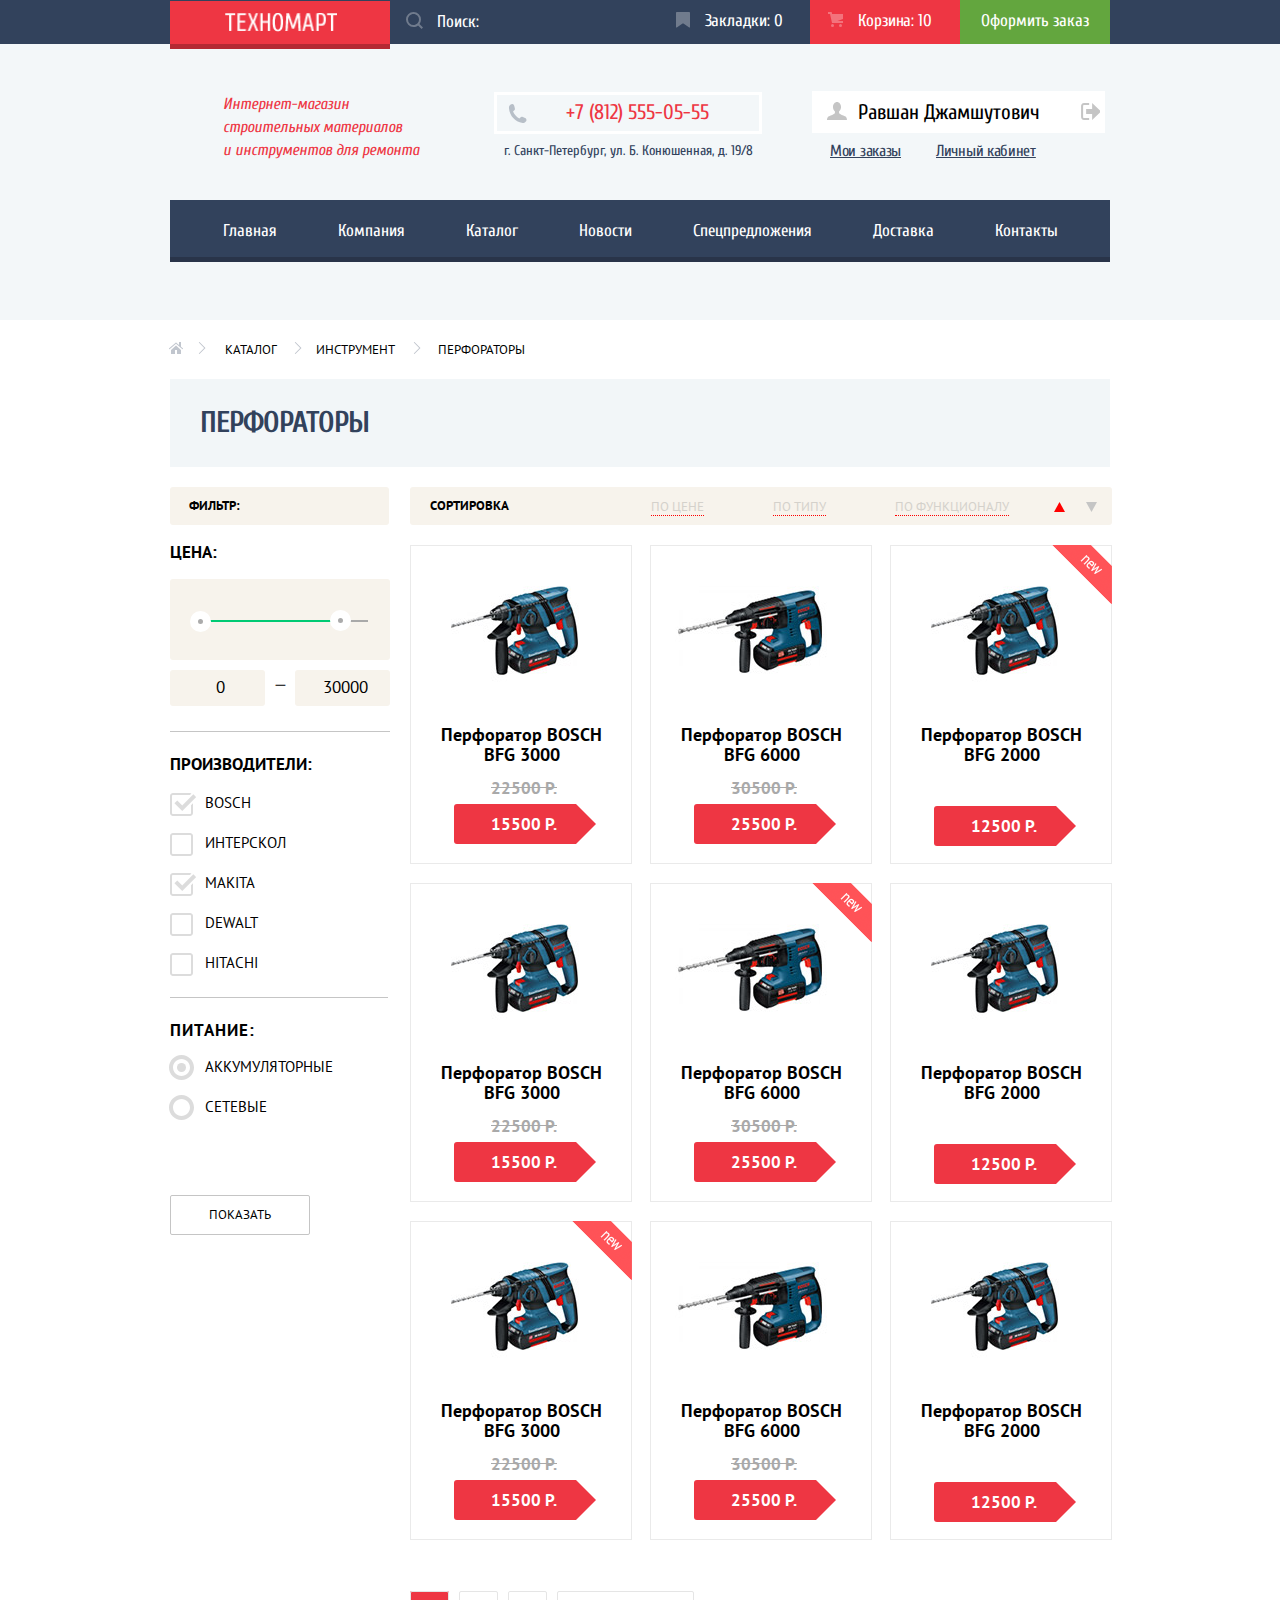
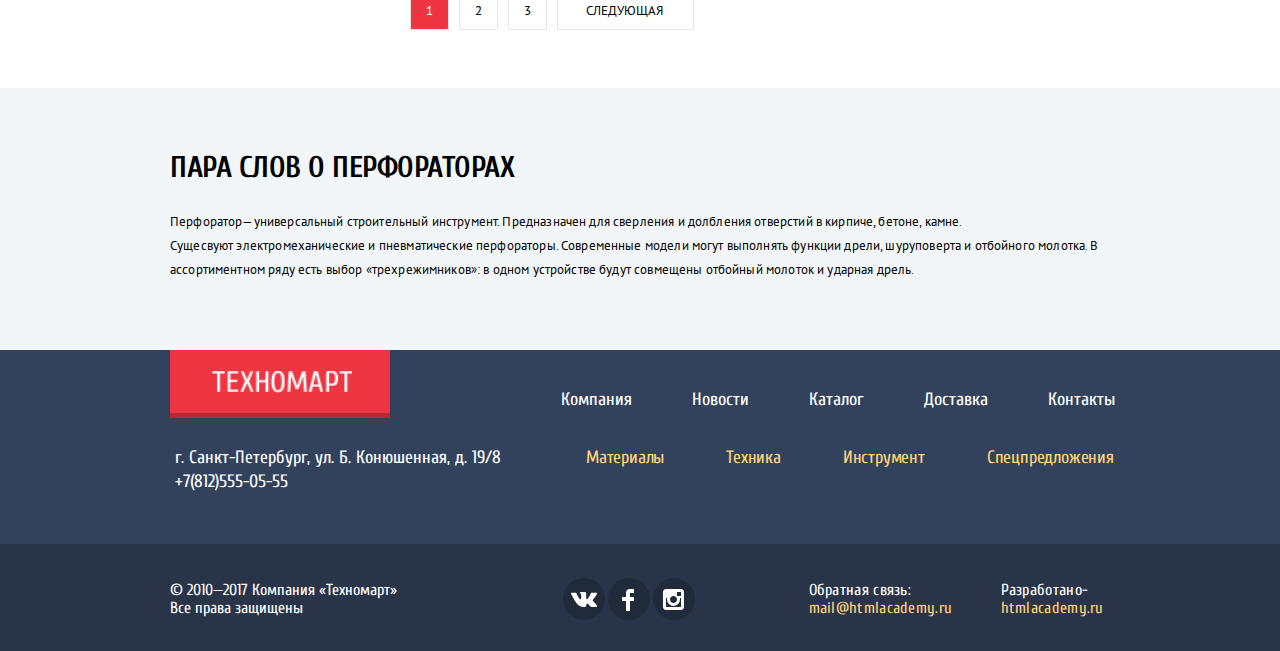
==== commit 688ab60c: "Доработка личного проекта" ====
--- a/catalog.html
+++ b/catalog.html
@@ -1,317 +1,266 @@
 <!DOCTYPE html>
 <html lang="ru">
-  <head>
-      <meta charset="utf-8">
-      <title>HTML Academy: Каталог</title>
-      <link href="https://fonts.googleapis.com/css?family=Cuprum:700,700i&amp;subset=cyrillic,cyrillic-ext" rel="stylesheet">
-      <link rel="stylesheet" href="css/style.min.css">
-      <link href="css/normalize.min.css" rel="stylesheet">
-  </head>
-  <body>
-      <header class="page-header">
-          <h1 class="visually-hidden">Техномарт-мужской магазин</h1>
-          <div class="page-header-wrapper-top">
-              <section class="page-header-top container">
-                <h2 class="visually-hidden">Управление покупками</h2>
-                  <a class="page-header-logo" href="index.html">
-                    <img src="img/logo.png" width="112" height="19" alt="логотип Техномарт">
-                  </a>
-                  <form class="page-header-search" action="https://echo.htmlacademy.ru" method="get">
 
-                    <input class="page-header-search-input" type="search" name="search" id="search" placeholder="Поиск:">
-                    <label class="page-header-search-label" for="search"></label>
-                  </form>
+<head>
+	<meta charset="utf-8">
+	<title>HTML Academy: Каталог</title>
+	<link href="https://fonts.googleapis.com/css?family=Cuprum:400,400italic,700&amp;subset=latin,cyrillic" rel="stylesheet" type="text/css">
+	<link href="https://fonts.googleapis.com/css?family=PT+Sans:400,700&amp;subset=latin,cyrillic" rel="stylesheet" type="text/css">
+	<link rel="stylesheet" href="css/style.min.css">
+	<link href="css/normalize.min.css" rel="stylesheet"> </head>
 
-                  <ul class="page-header-purchase">
-                    <li class="page-header-purchase-tab"><a class="page-header-tab-link" href="tab.html">Закладки:0</a></li>
-                    <li class="page-header-purchase-busket full-busket"><a class="page-header-busket-link" href="busket.html">Корзина:10</a></li>
-                    <li class="page-header-purchase-order"><a class="page-header-order-link" href="order.html">Оформить заказ</a></li>
-                  </ul>
-            </section>
-          </div>
-      <section class="header-middle container">
-        <h2 class="visually-hidden">Контакты и личный кабинет</h2>
-          <p class="header-middle-description">Интернет-магазин строительных материалов<br> и инструментов для ремонта</p>
-          <address class="header-middle-contacts">
+<body>
+	<header class="page-header">
+		<h1 class="visually-hidden">Техномарт-мужской магазин</h1>
+		<div class="page-header-wrapper-top">
+			<section class="page-header-top container">
+				<h2 class="visually-hidden">Управление покупками</h2>
+				<a class="page-header-logo" href="index.html"> <img src="img/logo.png" width="112" height="19" alt="логотип Техномарт"> </a>
+				<form class="page-header-search" action="https://echo.htmlacademy.ru" method="get">
+					<input class="page-header-search-input" type="search" name="search" id="search" placeholder="Поиск:">
+					<label class="page-header-search-label" for="search"></label>
+				</form>
+				<ul class="page-header-purchase">
+					<li class="page-header-purchase-tab"><a class="page-header-tab-link" href="tab.html">Закладки: 0</a></li>
+					<li class="page-header-purchase-busket full-busket"><a class="page-header-busket-link" href="busket.html">Корзина: 10</a></li>
+					<li class="page-header-purchase-order"><a class="page-header-order-link" href="order.html">Оформить заказ</a></li>
+				</ul>
+			</section>
+		</div>
+		<section class="header-middle container">
+			<h2 class="visually-hidden">Контакты и личный кабинет</h2>
+			<p class="header-middle-description">Интернет-магазин строительных материалов
+				<br> и инструментов для ремонта</p> <address class="header-middle-contacts">
             <p class="header-middle-phone">+7 (812) 555-05-55</p>
-            <p class="header-middle-address">г.Санкт-Петербург, ул.Б.Конюшенная,д.19/8</p>
+            <p class="header-middle-address">г. Санкт-Петербург, ул. Б. Конюшенная, д. 19/8</p>
           </address>
-          <div class="header-middle-wrapper">
-            <ul class="header-middle-logon">
-              <li class="header-middle-logon-user"><a href="user.html">Равшан Джамшутович</a></li>
-              <li class="header-middle-logout"><a href="logout.html"></a></li>
-            </ul>
-            <ul class="header-middle-logon-buttons">
-              <li class="header-middle-orders"><a href="orders.html">Мои заказы</a></li>
-              <li class="header-middle-account"><a href="account.html">Личный кабинет</a></li>
-            </ul>
-          </div>
-      </section>
-      <nav class="main-navigation container">
-        <ul class="site-navigation">
-          <li class="site-navigation-item"><a class="site-navigation-link" href="index.html">Главная</a></li>
-          <li class="site-navigation-item"><a class="site-navigation-link" href="company.html">Компания</a></li>
-          <li class="site-navigation-item"><a class="site-navigation-link site-navigation-current">Каталог</a></li>
-          <li class="site-navigation-item"><a class="site-navigation-link" href="news.html">Новости</a></li>
-          <li class="site-navigation-item"><a class="site-navigation-link" href="specialoffer.html">Спецпредложения</a></li>
-          <li class="site-navigation-item"><a class="site-navigation-link" href="delivery.html">Доставка</a></li>
-          <li class="site-navigation-item"><a class="site-navigation-link" href="contacts.html">Контакты</a></li>
+			<div class="header-middle-wrapper">
+				<ul class="header-middle-logon">
+					<li class="header-middle-logon-user"><a href="user.html">Равшан Джамшутович</a></li>
+					<li class="header-middle-logout">
+						<a href="logout.html"></a>
+					</li>
+				</ul>
+				<ul class="header-middle-logon-buttons">
+					<li class="header-middle-orders"><a href="orders.html">Мои заказы</a></li>
+					<li class="header-middle-account"><a href="account.html">Личный кабинет</a></li>
+				</ul>
+			</div>
+		</section>
+		<nav class="main-navigation container">
+			<ul class="site-navigation">
+				<li class="site-navigation-item"><a class="site-navigation-link" href="index.html">Главная</a></li>
+				<li class="site-navigation-item"><a class="site-navigation-link" href="company.html">Компания</a></li>
+				<li class="site-navigation-item"><a class="site-navigation-link site-navigation-current">Каталог</a></li>
+				<li class="site-navigation-item"><a class="site-navigation-link" href="news.html">Новости</a></li>
+				<li class="site-navigation-item"><a class="site-navigation-link" href="specialoffer.html">Спецпредложения</a></li>
+				<li class="site-navigation-item"><a class="site-navigation-link" href="delivery.html">Доставка</a></li>
+				<li class="site-navigation-item"><a class="site-navigation-link" href="contacts.html">Контакты</a></li>
+			</ul>
+		</nav>
+	</header>
+	<main class="catalog-main">
+		<ul class="breadcrumbs container">
+			<li class="breadcrumbs-home">
+				<a class="index-link" href="index.html"></a>
+			</li>
+			<li class="breadcrumbs-catalog"><a class="catalog-link" href="catalog.html">КАТАЛОГ</a></li>
+			<li class="breadcrumbs-instruments"><a class="instruments-link" href="intruments.html">ИНСТРУМЕНТ</a></li>
+			<li class="breadcrumbs-current"><a class="perforators-link">ПЕРФОРАТОРЫ</a></li>
+		</ul>
+		<h2 class="catalog-section container ">ПЕРФОРАТОРЫ</h2>
+		<div class="catalog-wrapper container">
+			<section class="filters">
+				<h2 class="filters-title">ФИЛЬТР:</h2>
+				<form class="" action="https://echo.htmlacademy.ru" method="get">
+					<fieldset class="filter-price">
+						<legend class="filter-price-title">ЦЕНА:</legend>
+						<div class=filter-price-controls>
+							<div class="filter-price-main-line"></div>
+              <div class="filter-price-color-line"></div>
+              <span class="filter-price-min-roll" tabindex="0"></span>
+              <span class="filter-price-max-roll" tabindex="0"></span> </div>
+						<div class="filter-price-minmax">
+							<label for="filter-price-min"></label>
+							<input class="filter-price-min" id="filter-price-min" type="text" class="filter-price-min" value="0"> <span>—</span>
+							<label for="filter-price-max"></label>
+							<input class="filter-price-max" id="filter-price-max" type="text" class="filter-price-max" value="30000"> </div>
+					</fieldset>
+					<fieldset class="filter-makers">
+						<legend class="filter-makers-title">ПРОИЗВОДИТЕЛИ:</legend>
+						<p>
+							<input class="filter-makers-item" type=checkbox name="BOSCH" id="BOSCH" checked>
+							<label for="BOSCH" tabindex="0">BOSCH</label>
+						</p>
+						<p>
+							<input class="filter-makers-item" type=checkbox name="INTERSKOL" id="ИНТЕРСКОЛ">
+							<label for="ИНТЕРСКОЛ" tabindex="0">ИНТЕРСКОЛ</label>
+						</p>
+						<p>
+							<input class="filter-makers-item" type=checkbox name="MAKITA" id="MAKITA" checked>
+							<label for="MAKITA" tabindex="0">MAKITA</label>
+						</p>
+						<p>
+							<input class="filter-makers-item" type=checkbox name="DEWALT" id="DEWALT">
+							<label for="DEWALT" tabindex="0">DEWALT</label>
+						</p>
+						<p>
+							<input class="filter-makers-item" type=checkbox name="HITACHI" id="HITACHI">
+							<label for="HITACHI" tabindex="0">HITACHI</label>
+						</p>
+					</fieldset>
+					<fieldset class="filter-power">
+						<legend class="filter-power-title">ПИТАНИЕ:</legend>
+						<p>
+							<input class="filter-power-item" type=radio name="power" id="battery" checked>
+							<label for="battery" tabindex="0">АККУМУЛЯТОРНЫЕ</label>
+						</p>
+						<p>
+							<input class="filter-power-item" type=radio name="power" id="electric">
+							<label for="electric" tabindex="0">СЕТЕВЫЕ</label>
+						</p>
+					</fieldset>
+					<label for="show"></label>
+					<input class="show-button" name="show" id="show" type="submit" value="ПОКАЗАТЬ"> </form>
+			</section>
+			<div class="catalog-right-side">
+				<section class="sort">
+					<h2 class="sort-title">СОРТИРОВКА</h2>
+					<ul class="sort-list">
+						<li class="sort-item"><a class="sort-item-link" href="/catalog?ordered=desc">ПО ЦЕНЕ</a></li>
+						<li class="sort-item"><a class="sort-item-link" href="/catalog?ordered=desc">ПО ТИПУ</a></li>
+						<li class="sort-item"><a class="sort-item-link" href="/catalog?ordered=desc">ПО ФУНКЦИОНАЛУ</a></li>
+						<li class="sort-item"><a class="sort-button-up" href="/catalog?ordered=asc"><span class="visually-hidden">Сортировка по возрастанию</span></a></li>
+						<li class="sort-item"><a class="sort-button-down" href="/catalog?ordered=desc"><span class="visually-hidden">Сортировка по убыванию</span></a></li>
+					</ul>
+				</section>
+				<section class="catalog">
+					<ul class="catalog-list">
+						<li class="catalog-item">
+							<div class="catalog-item-offer">
+                <p><a class="catalog-item-buy" href="buy.html">КУПИТЬ</a></p> <a class="catalog-item-marked" href="intab.html">В ЗАКЛАДКИ</a> </div>
+                <img src="img/bosch-bfg-3000.jpg" alt="BOSCH BFG 3000" width="220" height="150" class="catalog-item-image-bfg3000">
+							<h3 class="catalog-item-title">Перфоратор BOSCH BFG 3000</h3>
+							<p class="catalog-item-old-price">22500 Р.</p> <a class="catalog-item-link" href="#">15500 Р.</a> </li>
+						<li class="catalog-item">
+							<div class="catalog-item-offer">
+                <p><a class="catalog-item-buy" href="buy.html">КУПИТЬ</a></p> <a class="catalog-item-marked" href="intab.html">В ЗАКЛАДКИ</a> </div>
+                <img src="img/bosch-bfg-6000.jpg" alt="BOSCH BFG 6000" width="220" height="150" class="catalog-item-image-bfg6000">
+							<h3 class="catalog-item-title">Перфоратор BOSCH BFG 6000</h3>
+							<p class="catalog-item-old-price">30500 Р.</p> <a class="catalog-item-link" href="#">25500 Р.</a> </li>
+						<li class="catalog-item new">
+							<div class="flag-new"></div>
+							<div class="catalog-item-offer">
+                <p><a class="catalog-item-buy" href="buy.html">КУПИТЬ</a></p> <a class="catalog-item-marked" href="intab.html">В ЗАКЛАДКИ</a> </div>
+                <img src="img/bosch-bfg-2000.jpg" alt="BOSCH BFG 2000" width="220" height="150" class="catalog-item-image-bfg2000">
+							<h3 class="catalog-item-title">Перфоратор BOSCH BFG 2000</h3>
+							<p><del class="catalog-item-old-price"></del></p> <a class="catalog-item-link" href="#">12500 Р.</a> </li>
+						<li class="catalog-item">
+							<div class="catalog-item-offer">
+                <p><a class="catalog-item-buy" href="buy.html">КУПИТЬ</a></p> <a class="catalog-item-marked" href="intab.html">В ЗАКЛАДКИ</a> </div>
+                <img src="img/bosch-bfg-3000.jpg" alt="BOSCH BFG 3000" width="220" height="150" class="catalog-item-image-bfg3000">
+							<h3 class="catalog-item-title">Перфоратор BOSCH BFG 3000</h3>
+							<p class="catalog-item-old-price">22500 Р.</p> <a class="catalog-item-link" href="#">15500 Р.</a> </li>
+						<li class="catalog-item new">
+							<div class="flag-new"></div>
+							<div class="catalog-item-offer">
+                <p><a class="catalog-item-buy" href="buy.html">КУПИТЬ</a></p> <a class="catalog-item-marked" href="intab.html">В ЗАКЛАДКИ</a> </div>
+                <img src="img/bosch-bfg-6000.jpg" alt="BOSCH BFG 6000" width="220" height="150" class="catalog-item-image-bfg6000">
+							<h3 class="catalog-item-title">Перфоратор BOSCH BFG 6000</h3>
+							<p class="catalog-item-old-price">30500 Р.</p> <a class="catalog-item-link" href="#">25500 Р.</a> </li>
+						<li class="catalog-item">
+							<div class="catalog-item-offer">
+                <p><a class="catalog-item-buy" href="buy.html">КУПИТЬ</a></p> <a class="catalog-item-marked" href="intab.html">В ЗАКЛАДКИ</a> </div>
+                <img src="img/bosch-bfg-2000.jpg" alt="BOSCH BFG 2000" width="220" height="150" class="catalog-item-image-bfg2000">
+							<h3 class="catalog-item-title">Перфоратор BOSCH BFG 2000</h3>
+							<p><del class="catalog-item-old-price"></del></p>
+							<p><a class="catalog-item-link" href="#">12500 Р.</a></p>
+						</li>
+						<li class="catalog-item new">
+							<div class="flag-new"></div>
+							<div class="catalog-item-offer">
+                <p><a class="catalog-item-buy" href="buy.html">КУПИТЬ</a></p> <a class="catalog-item-marked" href="intab.html">В ЗАКЛАДКИ</a> </div>
+                <img src="img/bosch-bfg-3000.jpg" alt="BOSCH BFG 3000" width="220" height="150" class="catalog-item-image-bfg3000">
+							<h3 class="catalog-item-title">Перфоратор BOSCH BFG 3000</h3>
+							<p class="catalog-item-old-price">22500 Р.</p> <a class="catalog-item-link" href="#">15500 Р.</a> </li>
+						<li class="catalog-item">
+							<div class="catalog-item-offer">
+                <p><a class="catalog-item-buy" href="buy.html">КУПИТЬ</a></p> <a class="catalog-item-marked" href="intab.html">В ЗАКЛАДКИ</a> </div>
+                <img src="img/bosch-bfg-6000.jpg" alt="BOSCH BFG 6000" width="220" height="150" class="catalog-item-image-bfg6000">
+							<h3 class="catalog-item-title">Перфоратор BOSCH BFG 6000</h3>
+							<p class="catalog-item-old-price">30500 Р.</p> <a class="catalog-item-link" href="#">25500 Р.</a> </li>
+						<li class="catalog-item">
+							<div class="catalog-item-offer">
+                <p><a class="catalog-item-buy" href="buy.html">КУПИТЬ</a></p> <a class="catalog-item-marked" href="intab.html">В ЗАКЛАДКИ</a> </div>
+                <img src="img/bosch-bfg-2000.jpg" alt="BOSCH BFG 2000" width="220" height="150" class="catalog-item-image-bfg2000">
+							<h3 class="catalog-item-title">Перфоратор BOSCH BFG 2000</h3>
+							<p><del class="catalog-item-old-price"></del></p>
+							<p><a class="catalog-item-link" href="#">12500 Р.</a></p>
+						</li>
+					</ul>
+					<ul class="pagination-list ">
+						<li class="pagination-item pagination-item-current"><a>1</a></li>
+						<li class="pagination-item"><a href="#">2</a></li>
+						<li class="pagination-item"><a href="#">3</a></li>
+						<li class="pagination-item"><a href="#">СЛЕДУЮЩАЯ</a></li>
+					</ul>
+				</section>
+			</div>
+		</div>
+		<div class="about-perforators">
+			<h2 class="perforators-title container">ПАРА СЛОВ О ПЕРФОРАТОРАХ</h2>
+			<p class="perforators-description container">Перфоратор—универсальный строительный инструмент.
+        Предназначен для сверления и долбления отверстий в кирпиче, бетоне, камне.<br>
+        Сущесвуют электромеханические и пневматические перфораторы. Современные модели могут выполнять функции дрели, шуруповерта и отбойного молотка.
+         В ассортиментном ряду есть выбор «трехрежимников»: в одном устройстве будут совмещены отбойный молоток и ударная дрель.</p>
+		</div>
+	</main>
+	<footer class="page-footer">
+		<div class="footer-wrapper container">
+			<section class="footer-left">
+				<h2 class="visually-hidden">Техномарт, адрес и телефон</h2>
+				<a class="page-footer-logo"> <img src="img/logo.png" width="140" height="22" alt="логотип Техномарт"> </a> <address class="footer-contacts">
+                <p class="footer-address">г. Санкт-Петербург, ул. Б. Конюшенная, д. 19/8</p>
+                <p class="footer-phone">+7(812)555-05-55</p>
+              </address> </section>
+			<section class="footer-right">
+				<h2 class="visually-hidden">Нижняя навигация по сайту</h2>
+				<ul class="footer-navigation">
+					<li class="footer-navigation-item"><a class="footer-navigation-link" href="company.html">Компания</a></li>
+					<li class="footer-navigation-item"><a class="footer-navigation-link" href="news.html">Новости</a></li>
+					<li class="footer-navigation-item"><a class="footer-navigation-link" href="catalog.html">Каталог</a></li>
+					<li class="footer-navigation-item"><a class="footer-navigation-link" href="delivery.html">Доставка</a></li>
+					<li class="footer-navigation-item"><a class="footer-navigation-link" href="contacts.html">Контакты</a></li>
+				</ul>
+				<ul class="catalog-links">
+					<li class="catalog-links-item"><a class="materials" href="materials.html">Материалы</a></li>
+					<li class="catalog-links-item"><a class="tech" href="tech.html">Техника</a></li>
+					<li class="catalog-links-item"><a class="instruments" href="instruments.html">Инструмент</a></li>
+					<li class="catalog-links-item"><a class="special-offer" href="specialoffer.html">Спецпредложения</a></li>
+				</ul>
+			</section>
+		</div>
+		<section class="footer-bottom">
+			<div class="footer-bottom-wrapper container">
+				<h2 class="visually-hidden">Связь</h2>
+				<p class="copyright"> © 2010—2017 Компания «Техномарт» Все права защищены </p>
+				<div class="social-networks">
+					<a class="social-link-vk" href="https://vk.com"></a>
+					<a class="social-link-fb" href="https://facebook.com"></a>
+					<a class="social-link-inst" href="https://instagram.com"></a>
+				</div>
+				<p class="footer-feedback-mail">Обратная связь: <a class="footer-feedback-mail-link" href="mailto:mail@htmlacademy.ru">mail@htmlacademy.ru</a></p>
+				<p class="footer-feedback-powered-by">Разработано- <a class="footer-feedback-link" href="https://htmlacademy.ru/intensive/htmlcss">htmlacademy.ru</a></p>
+			</div>
+		</section>
+	</footer>
+	<section class="modal-notify">
+		<h2 class="notify-added">Товар добавлен в корзину!</h2>
+		<button class="notify-catalog-close"><span class="visually-hidden">Закрыть</span></button>
+		<div>
+			<input class="modal-place-order" type="button" value="ОФОРМИТЬ ЗАКАЗ">
+			<input class="modal-continue-shopping" type="button" value="ПРОДОЛЖИТЬ ПОКУПКИ"> </div>
+	</section>
+</body>
 
-        </ul>
-      </nav>
-    </header>
-      <main class="catalog-main">
-        <ul class="breadcrumbs container">
-          <li class="breadcrumbs-home"><a class="index-link" href="index.html"></a></li>
-          <li class="breadcrumbs-catalog"><a class="catalog-link" href="catalog.html">КАТАЛОГ</a></li>
-          <li class="breadcrumbs-instruments"><a class="instruments-link" href="intruments.html">ИНСТРУМЕНТ</a></li>
-          <li class="breadcrumbs-current"><a class="perforators-link">ПЕРФОРАТОРЫ</a></li>
-        </ul>
-        <h2 class="catalog-section container ">ПЕРФОРАТОРЫ</h2>
-        <div class="catalog-wrapper container">
-          <section class="filters">
-              <h2 class="filters-title">ФИЛЬТР:</h2>
-              <form class="" action="https://echo.htmlacademy.ru" method="get">
-                <fieldset class="filter-price">
-                  <legend class="filter-price-title">ЦЕНА:</legend>
-
-                    <div class=filter-price-controls>
-                    <div class="filter-price-main-line"></div>
-                    <div class="filter-price-color-line"></div>
-                    <span class="filter-price-min-roll"></span>
-                    <span class="filter-price-max-roll"></span>
-                    </div>
-                    <label for="filter-price-min"></label>
-                    <input id="filter-price-min" type="text" class="filter-price-min" value="0"> —
-                    <label for="filter-price-max"></label>
-                    <input id="filter-price-max" type="text" class="filter-price-max" value="30000">
-                </fieldset>
-                <fieldset class="filter-makers">
-                  <legend class="filter-makers-title">ПРОИЗВОДИТЕЛИ:</legend>
-                    <p><input class="filter-makers-item" type=checkbox name="BOSCH" id="BOSCH" checked>
-                      <label for="BOSCH">BOSCH</label></p>
-                    <p><input class="filter-makers-item" type=checkbox name="INTERSKOL" id="ИНТЕРСКОЛ">
-                      <label for="ИНТЕРСКОЛ">ИНТЕРСКОЛ</label></p>
-                    <p><input class="filter-makers-item" type=checkbox name="MAKITA" id="MAKITA"  checked>
-                      <label for="MAKITA">MAKITA</label></p>
-                    <p><input class="filter-makers-item" type=checkbox name="DEWALT" id="DEWALT">
-                      <label for="DEWALT">DEWALT</label></p>
-                    <p><input class="filter-makers-item" type=checkbox name="HITACHI" id="HITACHI">
-                      <label for="HITACHI">HITACHI</label></p>
-                </fieldset>
-                <fieldset class="filter-power">
-                  <legend class="filter-power-title">ПИТАНИЕ:</legend>
-                    <p><input class="filter-power-item" type=radio name="battery" id="battery" checked>
-                      <label for="battery">АККУМУЛЯТОРНЫЕ</label></p>
-                    <p><input class="filter-power-item" type=radio name="electric" id="electric">
-                      <label for="electric">СЕТЕВЫЕ</label></p>
-                </fieldset>
-                <label for="show"></label>
-                <input class="show-button" name="show" id="show"  type="submit" value="ПОКАЗАТЬ">
-              </form>
-          </section>
-          <div class="catalog-right-side">
-          <section class="sort">
-            <h2 class="sort-title">СОРТИРОВКА</h2>
-            <ul class="sort-list">
-              <li class="sort-item"><a class="sort-item-link" href="/catalog?ordered=desc">ПО ЦЕНЕ</a></li>
-              <li class="sort-item"><a class="sort-item-link" href="/catalog?ordered=desc">ПО ТИПУ</a></li>
-              <li class="sort-item"><a class="sort-item-link" href="/catalog?ordered=desc">ПО ФУНКЦИОНАЛУ</a></li>
-              <li class="sort-item"><a class="sort-button-up" href="/catalog?ordered=asc"><span class="visually-hidden">Сортировка по возрастанию</span></a></li>
-              <li class="sort-item"><a class="sort-button-down" href="/catalog?ordered=desc"><span class="visually-hidden">Сортировка по убыванию</span></a></li>
-            </ul>
-          </section>
-          <section class="catalog">
-              <ul class="catalog-list">
-                <li class="catalog-item">
-                    <div class="catalog-item-offer">
-                        <p><a class="catalog-item-buy" href="buy.html">КУПИТЬ</a></p>
-                        <a class="catalog-item-marked" href="intab.html">В ЗАКЛАДКИ</a>
-                    </div>
-                  <img src="img/bosch-bfg-3000.jpg" alt="BOSCH BFG 3000"
-                  width="220" height="150" class="catalog-item-image-bfg3000">
-                  <h3 class="catalog-item-title">Перфоратор BOSCH BFG 3000</h3>
-                  <p class="catalog-item-old-price">22500 Р.</p>
-                  <a class="catalog-item-link" href="#">15500 Р.</a>
-
-                </li>
-                <li class="catalog-item">
-                    <div class="catalog-item-offer">
-                      <p><a class="catalog-item-buy" href="buy.html">КУПИТЬ</a></p>
-                      <a class="catalog-item-marked" href="intab.html">В ЗАКЛАДКИ</a>
-                    </div>
-                  <img src="img/bosch-bfg-6000.jpg" alt="BOSCH BFG 6000"
-                  width="220" height="150" class="catalog-item-image-bfg6000">
-                  <h3 class="catalog-item-title">Перфоратор BOSCH BFG 6000</h3>
-                  <p class="catalog-item-old-price">30500 Р.</p>
-                  <a class="catalog-item-link" href="#">25500 Р.</a>
-
-                </li>
-                <li class="catalog-item new">
-                    <div class="flag-new"></div>
-                    <div class="catalog-item-offer">
-                      <p><a class="catalog-item-buy" href="buy.html">КУПИТЬ</a></p>
-                      <a class="catalog-item-marked" href="intab.html">В ЗАКЛАДКИ</a>
-                    </div>
-                  <img src="img/bosch-bfg-2000.jpg" alt="BOSCH BFG 2000"
-                  width="220" height="150" class="catalog-item-image-bfg2000">
-                  <h3 class="catalog-item-title">Перфоратор BOSCH BFG 2000</h3>
-                  <p><del class="catalog-item-old-price"></del></p>
-                  <a class="catalog-item-link" href="#">12500 Р.</a>
-
-                </li>
-                <li class="catalog-item">
-                    <div class="catalog-item-offer">
-                      <p><a class="catalog-item-buy" href="buy.html">КУПИТЬ</a></p>
-                      <a class="catalog-item-marked" href="intab.html">В ЗАКЛАДКИ</a>
-                    </div>
-                  <img src="img/bosch-bfg-3000.jpg" alt="BOSCH BFG 3000"
-                  width="220" height="150" class="catalog-item-image-bfg3000">
-                  <h3 class="catalog-item-title">Перфоратор BOSCH BFG 3000</h3>
-                  <p class="catalog-item-old-price">22500 Р.</p>
-                  <a class="catalog-item-link" href="#">15500 Р.</a>
-
-                </li>
-                <li class="catalog-item new">
-                    <div class="flag-new"></div>
-                    <div class="catalog-item-offer">
-                      <p><a class="catalog-item-buy" href="buy.html">КУПИТЬ</a></p>
-                      <a class="catalog-item-marked" href="intab.html">В ЗАКЛАДКИ</a>
-                    </div>
-                  <img src="img/bosch-bfg-6000.jpg" alt="BOSCH BFG 6000"
-                  width="220" height="150" class="catalog-item-image-bfg6000">
-                  <h3 class="catalog-item-title">Перфоратор BOSCH BFG 6000</h3>
-                  <p class="catalog-item-old-price">30500 Р.</p>
-                  <a class="catalog-item-link" href="#">25500 Р.</a>
-
-                </li>
-                <li class="catalog-item">
-                    <div class="catalog-item-offer">
-                      <p><a class="catalog-item-buy" href="buy.html">КУПИТЬ</a></p>
-                      <a class="catalog-item-marked" href="intab.html">В ЗАКЛАДКИ</a>
-                    </div>
-                  <img src="img/bosch-bfg-2000.jpg" alt="BOSCH BFG 2000"
-                  width="220" height="150" class="catalog-item-image-bfg2000">
-                  <h3 class="catalog-item-title">Перфоратор BOSCH BFG 2000</h3>
-                  <p><del class="catalog-item-old-price"></del></p>
-                  <p><a class="catalog-item-link" href="#">12500 Р.</a></p>
-
-                </li>
-                <li class="catalog-item new">
-                    <div class="flag-new"></div>
-                    <div class="catalog-item-offer">
-                      <p><a class="catalog-item-buy" href="buy.html">КУПИТЬ</a></p>
-                      <a class="catalog-item-marked" href="intab.html">В ЗАКЛАДКИ</a>
-                    </div>
-                  <img src="img/bosch-bfg-3000.jpg" alt="BOSCH BFG 3000"
-                  width="220" height="150" class="catalog-item-image-bfg3000">
-                  <h3 class="catalog-item-title">Перфоратор BOSCH BFG 3000</h3>
-                  <p class="catalog-item-old-price">22500 Р.</p>
-                  <a class="catalog-item-link" href="#">15500 Р.</a>
-
-                </li>
-                <li class="catalog-item">
-                    <div class="catalog-item-offer">
-                      <p><a class="catalog-item-buy" href="buy.html">КУПИТЬ</a></p>
-                      <a class="catalog-item-marked" href="intab.html">В ЗАКЛАДКИ</a>
-                    </div>
-                  <img src="img/bosch-bfg-6000.jpg" alt="BOSCH BFG 6000"
-                  width="220" height="150" class="catalog-item-image-bfg6000">
-                  <h3 class="catalog-item-title">Перфоратор BOSCH BFG 6000</h3>
-                  <p class="catalog-item-old-price">30500 Р.</p>
-                  <a class="catalog-item-link" href="#">25500 Р.</a>
-
-                </li>
-                <li class="catalog-item">
-                    <div class="catalog-item-offer">
-                      <p><a class="catalog-item-buy" href="buy.html">КУПИТЬ</a></p>
-                      <a class="catalog-item-marked" href="intab.html">В ЗАКЛАДКИ</a>
-                    </div>
-                  <img src="img/bosch-bfg-2000.jpg" alt="BOSCH BFG 2000"
-                  width="220" height="150" class="catalog-item-image-bfg2000">
-                  <h3 class="catalog-item-title">Перфоратор BOSCH BFG 2000</h3>
-                  <p><del class="catalog-item-old-price"></del></p>
-                  <p><a class="catalog-item-link" href="#">12500 Р.</a></p>
-
-                </li>
-              </ul>
-              <ul class="pagination-list ">
-                <li class="pagination-item pagination-item-current"><a>1</a></li>
-                <li class="pagination-item"><a href="#">2</a></li>
-                <li class="pagination-item"><a href="#">3</a></li>
-                <li class="pagination-item"><a href="#">СЛЕДУЮЩАЯ</a></li>
-              </ul>
-          </section>
-        </div>
-      </div>
-
-
-        <div class="about-perforators">
-        <h2 class="perforators-title container">ПАРА СЛОВ О ПЕРФОРАТОРАХ</h2>
-        <p class="perforators-description container">Перфоратор—универсальный строительный инструмент.
-          Предназначен для сверления и долбления отверстий в кирпиче, бетоне, камне.<br>
-          Сущесвуют электромеханические и пневматические перфораторы. Современные модели могут выполнять
-          функции дрели, шуруповерта и отбойного молотка. В ассортиментном ряду есть выбор «трехрежимников»: в одном устройстве
-          будут совмещены отбойный молоток и ударная дрель.</p>
-        </div>
-
-      </main>
-      <footer class="page-footer">
-        <div class="footer-wrapper container">
-          <section class="footer-left">
-            <h2 class="visually-hidden">Техномарт, адрес и телефон</h2>
-              <a class="page-footer-logo">
-                  <img src="img/logo.png" width="140" height="22" alt="логотип Техномарт">
-              </a>
-              <address class="footer-contacts">
-                <p class="footer-address">г.Санкт-Петербург, ул.Б.Конюшенная,д.19/8</p>
-                <p class="footer-phone">+7(812)555-05-55</p>
-              </address>
-          </section>
-          <section class="footer-right">
-            <h2 class="visually-hidden">Нижняя навигация по сайту</h2>
-            <ul class="footer-navigation">
-              <li class="footer-navigation-item"><a class="footer-navigation-link" href="company.html">Компания</a></li>
-              <li class="footer-navigation-item"><a class="footer-navigation-link" href="news.html">Новости</a></li>
-              <li class="footer-navigation-item"><a class="footer-navigation-link" href="catalog.html">Каталог</a></li>
-              <li class="footer-navigation-item"><a class="footer-navigation-link" href="delivery.html">Доставка</a></li>
-              <li class="footer-navigation-item"><a class="footer-navigation-link" href="contacts.html">Контакты</a></li>
-            </ul>
-            <ul class="catalog-links">
-              <li class="catalog-links-item"><a class="materials" href="materials.html">Материалы</a></li>
-              <li class="catalog-links-item"><a class="tech" href="tech.html">Техника</a></li>
-              <li class="catalog-links-item"><a class="instruments" href="instruments.html">Инструмент</a></li>
-              <li class="catalog-links-item"><a class="special-offer" href="specialoffer.html">Спецпредложения</a></li>
-            </ul>
-          </section>
-        </div>
-          <section class="footer-bottom">
-            <div class="footer-bottom-wrapper container">
-              <h2 class="visually-hidden">Связь</h2>
-                <p class="copyright">
-                © 2010—2017 Компания «Техномарт»
-                Все права защищены
-                </p>
-                <div class="social-networks">
-                    <a class="social-link-vk" href="https://vk.com"></a>
-                    <a class="social-link-fb" href="https://facebook.com"></a>
-                    <a class="social-link-inst" href="https://instagram.com"></a>
-                </div>
-                <p class="footer-feedback-mail">Обратная связь:
-                  <a class="footer-feedback-mail-link" href="mailto:mail@htmlacademy.ru">mail@htmlacademy.ru</a></p>
-                <p class="footer-feedback-powered-by">Разработано-
-                  <a class="footer-feedback-link" href="https://htmlacademy.ru/intensive/htmlcss">htmlacademy.ru</a></p>
-            </div>
-          </section>
-      </footer>
-
-      <section class="modal-notify">
-          <h2 class="notify-added">Товар добавлен в корзину!</h2>
-            <button class="notify-catalog-close"><span class="visually-hidden">Закрыть</span></button>
-            <div>
-              <input class="modal-place-order" type="button" value="ОФОРМИТЬ ЗАКАЗ">
-              <input class="modal-continue-shopping" type="button" value="ПРОДОЛЖИТЬ ПОКУПКИ">
-            </div>
-        </section>
-  </body>
 </html>
--- a/css/style.min.css
+++ b/css/style.min.css
@@ -1 +1 @@
-body{margin:0;padding:0;font-family:'Cuprum',Arial,sans-serif}.visually-hidden{position:absolute;clip:rect(0 0 0 0);width:1px;height:1px;margin:-1px}.container{width:940px;margin:0 auto}.page-header{margin-bottom:61px;min-height:320px;background-color:#f3f7f9}.page-header-logo{width:220px;height:42px;background-color:#ee3643;-webkit-box-shadow:0 5px 0 #b52933;box-shadow:0 5px 0 #b52933}.page-header-logo img{position:relative;top:12px;left:55px}.page-header-logo:hover{background-color:#ca2c37}.page-header-logo:active{background-color:#ba2732}.page-footer-logo{margin-right:133px;margin-bottom:33px;width:220px;height:63px;background-color:#ee3643;-webkit-box-shadow:0 5px 0 #b52933;box-shadow:0 5px 0 #b52933}.page-footer-logo img{position:relative;top:21px;left:42px}.page-footer-logo:hover{background-color:#ca2c37}.page-footer-logo:active{background-color:#ba2732}.page-header-wrapper-top{margin-bottom:45px;background-color:#32425c}.page-header-top{min-height:42px;margin-bottom:45px;padding:0;display:-webkit-box;display:-ms-flexbox;display:flex;-webkit-box-align:center;-ms-flex-align:center;align-items:center;font-size:17px;line-height:18px;color:#fff}.page-header-search{position:relative}.page-header-search-label{position:absolute;top:12px;left:16px;z-index:10;width:20px;height:20px;background:url(../img/svg/icon-search.svg) no-repeat;opacity:.3}.page-header-search-input{width:270px;padding-top:12px;padding-bottom:11px;padding-left:47px;margin:0 auto;-webkit-box-orient:horizontal;-webkit-box-direction:normal;-ms-flex-direction:row;flex-direction:row;-webkit-box-pack:start;-ms-flex-pack:start;justify-content:flex-start;background-color:#32425c;color:#fff;border:none}.page-header-search-input::-webkit-input-placeholder{color:#fff;opacity:1}.page-header-search-input:-ms-input-placeholder{color:#fff;opacity:1}.page-header-search-input::-ms-input-placeholder{color:#fff;opacity:1}.page-header-search-input::placeholder{color:#fff;opacity:1}.page-header-search-input:focus::-webkit-input-placeholder{opacity:0}.page-header-search-input:focus:-ms-input-placeholder{opacity:0}.page-header-search-input:focus::-ms-input-placeholder{opacity:0}.page-header-search-input:focus::placeholder{opacity:0}.page-header-search-input:hover{background-color:#212a3a;color:#fff;border:none}.page-header-search-input:hover ~ label{background:url(../img/svg/icon-search.svg) no-repeat;opacity:1}.page-header-search-input:focus{background-color:#fff;color:#000;border:none}.page-header-search-input:focus ~ label{background:url(../img/svg/icon-search-focus.svg) no-repeat;opacity:1}.page-header-purchase{display:-webkit-box;display:-ms-flexbox;display:flex;padding-left:0;margin:0;text-align:center;list-style:none}.page-header-purchase a{text-decoration:none;color:#fff}.page-header-purchase-tab{position:relative;padding-top:12px;padding-bottom:12px;display:block;width:150px}.page-header-tab-link{letter-spacing:-.1px;padding:12px 40px 12px 44px}.page-header-tab-link::before{content:"";position:absolute;top:12px;left:16px;width:20px;height:20px;background:url(../img/svg/icon-bookmark.svg) no-repeat;opacity:.3}.page-header-purchase-tab:hover{background-color:#212a3a}.page-header-tab-link:hover::before{background:url(../img/svg/icon-bookmark.svg) no-repeat;opacity:1}.page-header-tab-link:active::before{opacity:.5}.page-header-purchase-tab:active{background-color:#161d29;color:#494c53}.page-header-purchase-busket{position:relative;padding-top:12px;padding-bottom:12px;width:150px}.full-busket{background-color:#ee3643}.page-header-busket-link{letter-spacing:-.1px;padding:12px 46px 12px 49px}.page-header-busket-link::before{content:"";position:absolute;top:12px;left:18px;width:20px;height:20px;background:url(../img/svg/icon-cart.svg) no-repeat;opacity:.3}.page-header-purchase-busket:hover{background-color:#212a3a}.page-header-busket-link:hover::before{background:url(../img/svg/icon-cart.svg) no-repeat;opacity:1}.page-header-busket-link:active::before{opacity:.5}.page-header-purchase-busket:active{background-color:#161d29;color:#494c53}.page-header-purchase-order{padding-top:12px;padding-bottom:12px;width:150px;background-color:#63a63e}.page-header-order-link{padding:10px 18px}.page-header-purchase-order:hover{background-color:#5fbb2d}.page-header-purchase-order:active{background-color:#518534;color:#494c53}.header-middle{margin-top:0;margin-bottom:38px;padding:0;display:-webkit-box;display:-ms-flexbox;display:flex;background-color:#f3f7f9}.header-middle-description{width:208px;margin:0;margin-left:44px;margin-right:63px;padding-top:5px;padding-left:7px;font-style:italic;font-size:16px;line-height:23px;color:#ee3643;letter-spacing:-.5px}.header-middle-contacts{position:relative;width:268px;margin-top:3px;margin-right:55px}.header-middle-phone{text-align:center;padding-top:9px;padding-bottom:8px;padding-left:19px;margin:0;margin-bottom:5px;font-style:normal;font-size:21px;line-height:21px;color:#ee3643;border:3px solid #fff;letter-spacing:-.5px}.header-middle-phone::before{content:"";position:absolute;top:12px;left:14px;width:20px;height:20px;background:url(../img/svg/icon-phone.svg) no-repeat}.header-middle-address{margin:0;text-align:center;font-style:normal;font-size:14px;line-height:24px;color:#32425c}.header-middle-user{margin-right:0;margin-top:4px}.header-middle-user-navigation{display:-webkit-box;display:-ms-flexbox;display:flex;list-style:none;margin-top:10px;padding-left:0}.header-middle-user-navigation a{padding-bottom:7px;margin-top:-4px;font-size:21px;line-height:21px;text-decoration:none;color:#000;background-color:#fff}.header-middle-login{position:relative;width:120px;margin-right:10px}.header-middle-login a{margin-left:15px;margin-right:10px;letter-spacing:-.5px;padding:8px 27px 13px 47px}.header-middle-login a::before{content:"";position:absolute;top:2px;left:28px;width:20px;height:20px;background:url(../img/svg/icon-login.svg) no-repeat}.header-middle-login a:hover{color:#ee3643}.header-middle-login a:hover::before{background:url(../img/svg/icon-login-hover.svg) no-repeat}.header-middle-login a:active{color:#b2b2b2}.header-middle-registration{margin-left:15px;width:150px}.header-middle-registration a{margin:0;letter-spacing:-.5px;padding:8px 19px 13px 25px}.header-middle-registration a:hover{color:#ee3643}.header-middle-registration a:active{color:#b2b2b2}.header-middle-logon{position:relative;padding-left:0;margin-bottom:0;margin-top:14px;list-style:none}.header-middle-logon a{font-size:16px;line-height:18px;color:#32425c;padding:9px 55px 9px 29px}.header-middle-logon-user a::before{content:"";position:absolute;top:0;left:10px;width:20px;height:20px;background:url(../img/svg/icon-user.svg) no-repeat}.header-middle-logon a:hover::before{background:url(../img/svg/icon-user-hover.svg) no-repeat}.header-middle-logon a:active::before{background:url(../img/svg/icon-user.svg) no-repeat}.header-middle-logout{content:"";position:absolute;top:1px;left:263px;width:20px;height:20px;background:url(../img/svg/icon-logout.svg) no-repeat}.header-middle-logout a{padding-right:0}.header-middle-logout:hover{background:url(../img/svg/icon-logout-hover.svg) no-repeat}.header-middle-logout:active{background:url(../img/svg/icon-logout.svg) no-repeat}.header-middle-logon-user a{padding-left:40px;padding-right:67px;font-size:21px;line-height:21px;text-decoration:none;color:#000;letter-spacing:-.5px}.header-middle-logon-user a:active{color:#b2b2b2}.header-middle-orders a{position:relative;margin-right:31px}.header-middle-orders a::after{content:"";position:absolute;top:7px;left:90px;width:5px;height:5px;background:url(../img/svg/shape.svg) no-repeat}.header-middle-logon-buttons{display:-webkit-box;display:-ms-flexbox;display:flex;margin-bottom:0;margin-top:19px;padding-left:14px;list-style:none;letter-spacing:-.3px}.header-middle-logon-buttons a{font-size:16px;line-height:18px;color:#32425c}.header-middle-logon-buttons a:hover{color:#ee3643}.header-middle-logon-buttons a:active{color:#b2b2b2}.header-middle-logon-user a{font-size:21px;line-height:21px;text-decoration:none;color:#000;background-color:#fff}.header-middle-logon-user a:active{color:#b2b2b2}.header-middle-orders a:hover{color:#ee3643}.header-middle-orders a:active{color:#b2b2b2}.header-middle-account a:hover{color:#ee3643}.header-middle-account a:active{color:#b2b2b2}.main-navigation{background-color:#32425c}.site-navigation{margin:0;padding-left:27px;padding-right:27px;display:-webkit-box;display:-ms-flexbox;display:flex;-webkit-box-pack:start;-ms-flex-pack:start;justify-content:flex-start;min-height:60px;list-style:none}.site-navigation-item a:hover{background-color:#293449}.site-navigation-item a:active{background-color:#1d2739;color:#a8abaf}.main-navigation a{display:block;font-size:17px;line-height:17px;text-decoration:none;color:#fff;padding:19px 28px 20px}.promo-block{display:-webkit-box;display:-ms-flexbox;display:flex;margin-bottom:33px;background-color:#fff}.promo-list-1{margin:0;margin-left:-20px;padding:0;display:-webkit-box;display:-ms-flexbox;display:flex;-webkit-box-pack:center;-ms-flex-pack:center;justify-content:center;-ms-flex-wrap:wrap;flex-wrap:wrap;font-size:24px;line-height:30px;color:#fff}.promo-list-2{font-size:24px;line-height:30px;color:#fff}.promo-link{font-size:14px;line-height:18px;display:block;max-width:136px;text-align:center;padding-bottom:10px;margin-top:13px;padding-top:10px;text-decoration:none;color:#fff;border-radius:3px}.promo-item{width:300px;min-height:123px;font-size:24px;line-height:30px;padding-top:21px;padding-left:23px;-webkit-box-sizing:border-box;box-sizing:border-box}.promo-item.materials-promo{position:relative;margin-right:20px;margin-bottom:40px;background-color:#ffbf47}.promo-item.materials-promo a{background-color:rgba(0,0,0,0.1)}.promo-item.materials-promo a::after{content:"";position:absolute;top:32px;left:213px;width:76px;height:66px;background:url(../img/svg/icon-1.svg) no-repeat}.promo-item.materials-promo a:hover{background-color:rgba(0,0,0,0.2)}.promo-item.materials-promo a:active{background-color:rgba(0,0,0,0.3)}.promo-item.instruments-promo{position:relative;margin-bottom:40px;background-color:#3bbce3}.promo-item.instruments-promo a{background-color:rgba(0,0,0,0.1)}.promo-item.instruments-promo a::after{content:"";position:absolute;top:33px;left:198px;width:76px;height:66px;background:url(../img/svg/icon-2.svg) no-repeat}.promo-item.instruments-promo a:hover{background-color:rgba(0,0,0,0.2)}.promo-item.instruments-promo a:active{background-color:rgba(0,0,0,0.3)}.promo-item.tech-promo{position:relative;padding-bottom:0;padding-top:21px;margin:0;margin-bottom:20px;background-color:#dc91d8}.promo-item.tech-promo a{background-color:rgba(0,0,0,0.1)}.promo-item.tech-promo a::after{content:"";position:absolute;top:32px;left:192px;width:79px;height:66px;background:url(../img/svg/icon-3.svg) no-repeat}.promo-item.tech-promo a:hover{background-color:rgba(0,0,0,0.2)}.promo-item.tech-promo a:active{background-color:rgba(0,0,0,0.3)}.promo-item.discounts-promo{position:relative;margin:0;margin-bottom:20px;background-color:#8ed78f}.promo-item.discounts-promo a{background-color:rgba(0,0,0,0.1)}.promo-item.discounts-promo a::after{content:"";position:absolute;top:28px;left:197px;width:76px;height:73px;background:url(../img/svg/icon-4.svg) no-repeat}.promo-item.discounts-promo a:hover{background-color:rgba(0,0,0,0.2)}.promo-item.discounts-promo a:active{background-color:rgba(0,0,0,0.3)}.promo-item.delivery-promo{position:relative;margin:0;margin-bottom:20px;background-color:#ffc047}.promo-item.delivery-promo a{background-color:rgba(0,0,0,0.1)}.promo-item.delivery-promo a::after{content:"";position:absolute;top:33px;left:192px;width:79px;height:66px;background:url(../img/svg/icon-5.svg) no-repeat}.promo-item.delivery-promo a:hover{background-color:rgba(0,0,0,0.2)}.promo-item.delivery-promo a:active{background-color:rgba(0,0,0,0.3)}.promo-slider{position:relative;margin-top:6px}.promo-item.drills-promo{position:relative;z-index:1;top:-20px;margin:0;margin-top:-30px;width:620px;height:266px;font-size:18px;line-height:24px;color:#fff;background-color:#513930}.promo-item.drills-promo img{position:absolute;top:0;left:0;z-index:-1}.promo-item.drills-promo input{position:absolute;opacity:0}.promo-item.drills-title{margin:0;padding:0;padding-top:2px;font-family:'Cuprum';font-weight:700;font-size:36px;line-height:36px}.promo-item.drills-promo p{letter-spacing:-.3px;display:block;margin-top:-83px}.promo-item.perforators-promo{display:none;position:relative;z-index:1;top:-20px;margin:0;margin-top:-30px;width:620px;height:266px;font-family:"PT Sans","Arial",sans-serif;font-size:18px;line-height:24px;color:#fff;background-color:#513930}.promo-item.perforators-promo img{position:absolute;top:0;left:0;z-index:-1}.promo-item.perforators-title{margin:0;padding:0;font-family:'Cuprum';font-weight:700;font-size:36px;line-height:36px}.promo-item.perforators-promo p{display:block;margin-top:-83px}.button-drills{display:block;margin-top:120px;padding-top:10px;padding-bottom:10px;padding-left:7px;width:190px;text-align:center;border-radius:3px;font-family:'Cuprum';font-size:14px;line-height:18px;text-decoration:none;background-color:#ee3643;color:#fff;letter-spacing:-.3px}.button-drills:hover{background-color:#ca2c37}.button-drills:active{background-color:#ba2732}.slider-radio-1{content:"";position:absolute;z-index:60;bottom:58px;left:295px;width:60px;height:10px;text-align:center;margin-right:5px;display:inline-block;width:6px;height:6px;vertical-align:top;background:#fff;border:2px solid #fff;border-radius:50%;cursor:pointer}.slider-radio-2{content:"";position:absolute;z-index:60;bottom:58px;left:315px;width:60px;height:10px;text-align:center;margin-right:5px;display:inline-block;width:6px;height:6px;vertical-align:top;background:#fff;border:2px solid #fff;border-radius:50%;cursor:pointer}.slider-radio-active{background:#ee3643}.arrow-left{position:absolute;z-index:60;bottom:134px;left:24px;width:24px;height:38px;background:url(../img/svg/icon-right.svg) no-repeat;-webkit-transform:rotate(180deg);-ms-transform:rotate(180deg);transform:rotate(180deg);border:none}.arrow-right{position:absolute;z-index:60;bottom:134px;left:577px;width:24px;height:38px;background:url(../img/svg/icon-right.svg) no-repeat;border:none}.promo-link{font-size:14px;line-height:18px}.popular-header{display:-webkit-box;display:-ms-flexbox;display:flex;-webkit-box-pack:justify;-ms-flex-pack:justify;justify-content:space-between;-webkit-box-align:center;-ms-flex-align:center;align-items:center;padding-left:29px;margin-bottom:23px;background-color:#f9f5f0}.popular-title{padding-top:5px;padding-bottom:5px;margin-bottom:20px;letter-spacing:-1px;font-size:30px;line-height:30px;background-color:#f9f5f0;color:#32425c}.popular-button{margin-top:0;margin-right:24px;display:block;padding-top:11px;padding-bottom:10px;width:253px;text-align:center;font-size:14px;line-height:18px;text-decoration:none;background-color:#ee3643;color:#fff;border-radius:3px;letter-spacing:-.3px}.popular-button:hover{background-color:#ca2c37}.popular-button:active{background-color:#ba2732}.popular-list{display:-webkit-box;display:-ms-flexbox;display:flex;padding:0;margin-bottom:20px;background-color:#fff;list-style:none}.popular-item-title{display:block;padding:0 24px 0 25px;margin-top:25px;margin-bottom:11px;text-align:center;color:#000;font-size:18px;line-height:20px;font-weight:700;font-style:normal;font-family:"PT Sans","Arial",sans-serif}.popular-item-new-title{display:block;padding:0 24px 0 25px;margin-top:23px;margin-bottom:11px;text-align:center;color:#000;font-size:18px;line-height:20px;font-weight:700;font-style:normal;font-family:"PT Sans","Arial",sans-serif}.popular-item{margin-right:18px;width:220px;min-height:317px;border:1px solid #eaeaea}.popular-item.new{position:relative}.popular-item:hover{-webkit-box-shadow:0 10px 20px #adb1b9;box-shadow:0 10px 20px #adb1b9}.popular-item-old-price{margin-top:11px;margin-bottom:19px;padding-left:80px;font-family:"PT Sans","Arial",sans-serif;font-weight:700;font-size:17px;line-height:18px;color:#a9a9a9;text-decoration:line-through}.popular-item-link{position:relative;font-family:"PT Sans","Arial",sans-serif;font-weight:700;font-size:17px;line-height:18px;background-color:#ee3643;width:80px;margin-right:10px;padding:9px 23px 9px 35px;text-decoration:none;color:#fff;background:#ee3643;border-radius:3px 0 0 3px;margin-left:43px}.popular-item-link::after{content:'';position:absolute;top:0;right:-36px;width:0;height:0;border:20px solid #fff;border-left-color:#ee3643}.makers{margin-bottom:67px}.makers-header{display:-webkit-box;display:-ms-flexbox;display:flex;-webkit-box-pack:justify;-ms-flex-pack:justify;justify-content:space-between;-webkit-box-align:center;-ms-flex-align:center;align-items:center;padding-left:25px;margin-bottom:20px;background-color:#f9f5f0}.makers-tittle{padding-top:5px;padding-bottom:5px;margin-bottom:24px;letter-spacing:-1px;background-color:#f9f5f0;color:#32425c;font-size:30px;line-height:30px}.makers-button{margin-top:-1px;margin-right:24px;display:block;padding-top:11px;padding-bottom:10px;width:253px;text-align:center;font-size:14px;line-height:18px;text-decoration:none;background-color:#ee3643;color:#fff;border-radius:3px;letter-spacing:-.3px}.makers-button:hover{background-color:#ca2c37}.makers-button:active{background-color:#ba2732}.makers-list{display:-webkit-box;display:-ms-flexbox;display:flex;-ms-flex-wrap:wrap;flex-wrap:wrap;padding:0;margin-right:-20px;margin-bottom:60px;background-color:#fff;list-style:none}.makers-item{margin-bottom:18px;margin-right:18px;width:219.5px;height:144px;border:1px solid #eaeaea}.makers-item:hover{-webkit-box-shadow:0 10px 20px #adb1b9;box-shadow:0 10px 20px #adb1b9}.makers-item:active{-webkit-box-shadow:0 5px 15px #8f929d;box-shadow:0 5px 15px #8f929d;opacity:.25}.service-block-wrapper{padding-bottom:0;margin-bottom:80px;background-color:#f3f7f9}.service-slider{display:-webkit-box;display:-ms-flexbox;display:flex}.service-title{padding-top:65px;font-size:30px;line-height:30px;letter-spacing:-1px}.service-list{position:relative;padding-left:0;width:240px;margin-top:0;margin-right:80px;font-size:21px;line-height:30px;background-color:#32425c;color:#fff;list-style:none}.service-list li::after{content:"";position:absolute;z-index:0;top:-45px;left:230px;width:15px;height:284px;background-image:url(../img/services-shadow.png);background-position:0 0;background-repeat:no-repeat;opacity:.4}.service-list li{padding-top:12px;padding-bottom:17px;padding-left:22px;border-bottom:1px solid #4d637b;margin-bottom:0}.service-list-delivery{background-color:#fff;color:#32425c}.service-list li:hover{background-color:#293449;color:#fff}.service-list li:focus{background-color:#fff;color:#32425c}.service-describe{margin-bottom:70px;width:408px;font-family:"PT Sans","Arial",sans-serif;font-size:13px;line-height:24px}.service-list-delivery-describe{background-image:url(../img/deliveryimg.png);background-position:100% 230%;background-repeat:no-repeat;height:272px;width:619px}.service-list-delivery-title{margin-top:-3px;margin-bottom:24px;font-size:36px;line-height:36px;color:#32425c;letter-spacing:-1px}.service-list-delivery-text{margin-right:330px;font-family:"PT Sans","Arial",sans-serif;font-size:13px;line-height:24px;width:283px}.service-list-warranty-describe{display:none;background-image:url(../img/warrantyimg.png);background-position:99% -14%;background-repeat:no-repeat;height:272px;width:630px}.service-list-warranty-title{margin-top:-4px;margin-bottom:25px;font-size:36px;line-height:36px;color:#32425c;letter-spacing:-1px}.service-list-warranty-text{width:389px;font-family:"PT Sans","Arial",sans-serif;font-size:13px;line-height:24px}.service-list-credit-describe{display:none;background-image:url(../img/creditimg.png);background-position:100% 0;background-repeat:no-repeat;height:272px;width:630px}.service-list-credit-title{margin-bottom:24px;margin-top:-3px;font-size:36px;line-height:36px;color:#32425c;letter-spacing:-1px}.service-list-credit-text{font-family:"PT Sans","Arial",sans-serif;font-size:13px;line-height:24px;width:280px}.service-list-items{margin-top:0;padding-left:0;list-style:none;margin-bottom:13px}.credit-button{margin-top:27px;margin-right:24px;display:block;padding-top:10px;padding-bottom:10px;width:196px;text-align:center;font-size:14px;line-height:18px;text-decoration:none;background-color:#ee3643;color:#fff;border-radius:3px;letter-spacing:-.3px}.credit-button:hover{background-color:#ca2c37}.credit-button:active{background-color:#ba2732}.main-footer{display:-webkit-box;display:-ms-flexbox;display:flex;margin-bottom:86px}.company{margin-right:100px;background-color:#fff}.company-title{margin-top:0;font-size:30px;line-height:30px;letter-spacing:-.9px}.company-describe{margin-bottom:24px;width:540px;font-family:"PT Sans","Arial",sans-serif;font-size:13px;line-height:24px;letter-spacing:.2px}.company-describe-2{margin-bottom:21px;width:400px;font-family:"PT Sans","Arial",sans-serif;font-size:13px;line-height:24px;letter-spacing:.1px}.transport-list{position:relative;margin-bottom:36px;padding-left:37px;list-style:none}.transport-list-item-1{margin-bottom:20px;font-size:18px;line-height:20px;letter-spacing:-.5px}.transport-list-item-2{margin-bottom:20px;font-size:18px;line-height:20px;letter-spacing:-.5px}.transport-list-item-3{margin-bottom:20px;font-size:18px;line-height:20px;letter-spacing:-.5px}.transport-list-item-1::before{content:'';position:absolute;left:0;top:10px;display:block;width:25px;height:2px;background:#fb565a}.transport-list-item-2::before{content:'';position:absolute;left:0;top:49px;display:block;width:25px;height:2px;background:#fb565a}.transport-list-item-3::before{content:'';position:absolute;left:0;top:89px;display:block;width:25px;height:2px;background:#fb565a}.aboutus-button{display:block;padding-top:11px;padding-bottom:9px;width:220px;text-align:center;font-size:14px;line-height:18px;text-decoration:none;background-color:#ee3643;color:#fff;letter-spacing:-.4px;border-radius:3px}.aboutus-button:hover{background-color:#ca2c37}.aboutus-button:active{background-color:#ba2732}.contacts-title{margin-top:0;font-size:30px;line-height:30px;letter-spacing:-.4px}.contacts-desription{padding-right:107px;margin-bottom:30px;font-family:"PT Sans","Arial",sans-serif;font-size:13px;line-height:24px}.contacts-map{margin-bottom:37px}.map-button{display:block;padding-top:11px;padding-bottom:9px;padding-left:2px;width:300px;text-align:center;font-size:14px;line-height:18px;text-decoration:none;background-color:#ee3643;color:#fff;letter-spacing:-.4px;border-radius:3px}.map-button:hover{background-color:#ca2c37}.map-button:active{background-color:#ba2732}.page-footer{background-color:#32425c}.footer-wrapper{display:-webkit-box;display:-ms-flexbox;display:flex;margin-bottom:50px}.footer-left{display:-webkit-box;display:-ms-flexbox;display:flex;-webkit-box-orient:vertical;-webkit-box-direction:normal;-ms-flex-direction:column;flex-direction:column}.footer-right{padding-top:22px}.footer-contacts{letter-spacing:-.3px;margin-left:5px;font-size:18px;line-height:24px;color:#fff;font-style:normal}.footer-navigation{display:-webkit-box;display:-ms-flexbox;display:flex;text-align:right;margin-bottom:34px;padding-left:35px;list-style:none}.footer-contacts p{margin:0 auto}.footer-navigation a{margin-right:58px;font-size:18px;line-height:24px;text-decoration:none;color:#fff;letter-spacing:-.2px}.footer-navigation a:hover{text-decoration:underline}.footer-navigation a:active{color:#a4abb4}.catalog-links{display:-webkit-box;display:-ms-flexbox;display:flex;margin:0 auto;padding-left:60px;list-style:none}.catalog-links a{margin-right:57px;font-size:18px;line-height:24px;text-decoration:none;color:#ffd180;letter-spacing:-.2px}.catalog-links a:hover{text-decoration:underline}.catalog-links a:active{color:#ad956f}.footer-bottom{background-color:#293449}.footer-bottom-wrapper{display:-webkit-box;display:-ms-flexbox;display:flex;margin-top:0;padding-top:21px}.copyright{width:277px;margin-right:148px;padding-bottom:18px;font-size:16px;line-height:18px;color:#fff;letter-spacing:-.4px}.social-networks{display:-webkit-box;display:-ms-flexbox;display:flex;margin-right:110px;margin-top:13px}.social-networks a:hover{background-color:#ee3643}.social-link-vk{margin-right:3px;position:relative;display:inline-block;width:42px;height:42px;line-height:42px;text-decoration:none;background:#212a3a;border-radius:50px}.social-link-vk::before{content:"";position:absolute;top:14px;left:8px;width:26px;height:20px;background:url(../img/svg/icon-vk.svg) no-repeat}.social-link-fb{margin-right:3px;position:relative;display:inline-block;width:42px;height:42px;line-height:42px;text-decoration:none;background:#212a3a;border-radius:50px}.social-link-fb::before{content:"";position:absolute;top:11px;left:14px;width:26px;height:22px;background:url(../img/svg/icon-fb.svg) no-repeat}.social-link-inst{margin-right:4px;position:relative;display:inline-block;width:42px;height:42px;line-height:42px;text-decoration:none;background:#212a3a;border-radius:50px}.social-link-inst::before{content:"";position:absolute;top:11px;left:10px;width:26px;height:30px;background:url(../img/svg/icon-insta.svg) no-repeat}.footer-feedback-mail{width:120px;margin-right:72px;font-size:16px;line-height:18px;color:#fff;letter-spacing:-.3px}.footer-feedback-mail a:hover{text-decoration:underline}.footer-feedback-mail a:active{color:#db3644}.footer-feedback-mail-link{font-size:16px;line-height:18px;text-decoration:none;color:#ffd180}.footer-feedback-powered-by{width:124px;font-size:16px;line-height:18px;color:#fff;letter-spacing:-.3px}.footer-feedback-powered-by a:hover{text-decoration:underline}.footer-feedback-powered-by a:active{color:#db3644}.footer-feedback-link{font-size:16px;line-height:18px;text-decoration:none;color:#ffd180}.modal-write-us{display:none;position:fixed;top:15%;left:calc(50% - 310px);z-index:1;width:620px;margin:0 auto;-webkit-box-pack:center;-ms-flex-pack:center;justify-content:center;background-color:#fff;font-size:18px;line-height:18px;-webkit-box-shadow:0 10px 20px #adb1b9;box-shadow:0 10px 20px #adb1b9;border-top:8px solid #ff5357}.notify-close{position:relative;padding-left:0;padding-right:0;border:none}.notify-close::after{position:absolute;content:"";top:-2px;left:590px;z-index:10;width:25px;height:25px;background:url(../img/svg/icon-close.svg) no-repeat}.modal-input-title{padding-top:8px;margin-bottom:8px}.modal-personal-dates{display:-webkit-box;display:-ms-flexbox;display:flex;padding-left:80px;margin-top:21px}.modal-personal-dates p{display:-webkit-box;display:-ms-flexbox;display:flex;-webkit-box-orient:vertical;-webkit-box-direction:normal;-ms-flex-direction:column;flex-direction:column;width:220px}.modal-personal-dates input{height:34px;padding-left:15px;font-family:"PT Sans","Arial",sans-serif;font-size:13px;line-height:18px}.modal-personal-dates p:first-child{display:-webkit-box;display:-ms-flexbox;display:flex;-webkit-box-orient:vertical;-webkit-box-direction:normal;-ms-flex-direction:column;flex-direction:column;padding-right:20px;margin-top:0;margin-bottom:11px;padding-top:0}.modal-write-us-form input{border-radius:3px;border:2px solid #d7dcde}.modal-write-us-form input:hover{border:2px solid #b5b5b5}.modal-write-us-form input:focus{border:2px solid #ee3643}.modal-write-us-form textarea{border-radius:3px;border:2px solid #d7dcde}.modal-write-us-form textarea:hover{border:2px solid #b5b5b5}.modal-write-us-form textarea:focus{border:2px solid #ee3643}.modal-write-us-form p{-webkit-box-orient:vertical;-webkit-box-direction:normal;-ms-flex-direction:column;flex-direction:column;display:-webkit-box;display:-ms-flexbox;display:flex;margin-top:0;margin-bottom:0}.modal-message{padding-left:80px;margin-bottom:0;margin-top:11px}.modal-write-us-form textarea{width:442px;height:100px;padding-left:13px;padding-top:11px;margin-bottom:35px;font-family:"PT Sans","Arial",sans-serif;font-size:13px;line-height:18px}.map-popup{display:none;position:absolute;top:378%;left:14%;z-index:1;width:72%;margin:0 auto;-webkit-box-pack:center;-ms-flex-pack:center;justify-content:center;background-color:#fff;font-size:18px;line-height:18px;background-image:url(../img/map-popup.jpg);height:75%;background-repeat:no-repeat}.map-close{position:absolute;content:"";top:20px;left:921px;z-index:10;width:25px;height:25px;border:none;background:url(../img/svg/icon-close.svg) no-repeat}.form-footer{background-color:#f4f4f4;padding:37px 80px}.modal-submit{display:block;padding:0;padding-top:10px;padding-bottom:10px;width:460px;text-align:center;border:none;font-size:17px;line-height:17px;text-decoration:none;color:#fff;background-color:#ee3643}.modal-submit:hover{background-color:#ca2c37}.modal-submit:active{background-color:#ba2732}.breadcrumbs{position:relative;display:-webkit-box;display:-ms-flexbox;display:flex;margin-top:-40px;margin-bottom:20px;list-style:none}.breadcrumbs li{margin-right:35px}.breadcrumbs-home a{position:absolute;top:2px;left:18px;z-index:10;width:20px;height:20px;background:url(../img/svg/icon-home.svg) no-repeat}.breadcrumbs-home a::after{position:absolute;content:"";top:0;left:30px;z-index:10;width:20px;height:20px;background:url(../img/svg/icon-right-small.svg) no-repeat}.breadcrumbs-catalog a::after{position:absolute;content:"";top:2px;left:144px;z-index:10;width:20px;height:20px;background:url(../img/svg/icon-right-small.svg) no-repeat}.breadcrumbs-instruments a::after{position:absolute;content:"";top:2px;left:263px;z-index:10;width:20px;height:20px;background:url(../img/svg/icon-right-small.svg) no-repeat}.breadcrumbs a{font-family:"PT Sans","Arial",sans-serif;font-size:13px;line-height:18px;text-decoration:none;color:#000}.instruments-link{padding-left:4px}.perforators-link{padding-left:8px}.catalog-section{letter-spacing:-1px;padding-top:29px;padding-bottom:29px;padding-left:30px;margin-bottom:8px;width:910px;font-size:30px;line-height:30px;color:#32425c;background-color:#f2f6f8}.catalog-wrapper{display:-webkit-box;display:-ms-flexbox;display:flex}.filters{margin-left:0;width:218px}.filters-title{width:201px;border-radius:3px;font-family:"PT Sans","Arial",sans-serif;margin-bottom:12px;padding-top:10px;padding-bottom:10px;padding-left:19px;font-size:13px;line-height:18px;background-color:#f7f3ec}.filter-price{border:none;border-bottom:1px solid #c5c5c5;margin:0;margin-bottom:17px;padding:0;padding-bottom:25px}.filter-price-title{margin-bottom:22px;font-family:"PT Sans","Arial",sans-serif;font-weight:700;font-size:17px;line-height:30px;background-color:#fff}.filter-price-min{margin-right:6px;padding-top:10px;padding-bottom:10px;padding-left:4px;border:none;width:93px;text-align:center;background-color:#f7f3ec;font-size:17px;line-height:18px;border-radius:3px}.filter-price-max{letter-spacing:.2px;margin-left:2px;padding-top:10px;padding-bottom:10px;padding-left:1px;border:none;width:93px;text-align:center;background-color:#f7f3ec;font-size:17px;line-height:18px;border-radius:3px}.filter-price-controls{position:relative;top:-10px;width:170px;background-color:#f7f3ec;border-radius:3px;padding:30px 22px 47px 28px}.filter-price-min-roll{position:absolute;top:32px;left:20px;width:5px;height:5px;border:8px solid #fff;background:#ababab;border-radius:50%;cursor:pointer}.filter-price-max-roll{position:absolute;top:31px;left:160px;width:5px;height:5px;border:8px solid #fff;background:#ababab;border-radius:50%;cursor:pointer}.filter-price-main-line{width:94%;height:2px;background:#a9a9a9;margin-left:12px;position:relative;top:11px}.filter-price-color-line{padding-left:0;margin-left:12px;position:relative;top:9px;width:74%;height:2px;background:#00ca74}.filter-makers{border:none;margin-bottom:17px;margin-left:0;font-family:"PT Sans","Arial",sans-serif;font-size:15px;line-height:20px;border-bottom:1px solid #c5c5c5;padding:0}.filter-makers p{margin-top:12px}.filter-makers p:last-child{margin-bottom:24px}.filter-makers-item{display:none}.filter-makers label{position:relative;display:block;margin-bottom:20px;padding-left:35px;font-weight:400;font-size:15px;line-height:20px;color:#000;cursor:pointer}.filter-makers label::before{background:url(../img/svg/checkbox-off.svg) no-repeat;content:"";position:absolute;top:0;left:0;width:26px;height:25px;opacity:.6}.filter-makers label:hover::before{opacity:1}.filter-makers-item:checked ~ label::before{background:url(../img/svg/checkbox-on.svg) no-repeat}.filter-makers-item:disabled ~ label::before{opacity:.3}.filter-makers-title{font-family:"PT Sans","Arial",sans-serif;font-weight:700;font-size:17px;line-height:30px;background-color:#fff}.filter-power{border:none;border:none;margin-left:0;margin-right:0;margin-bottom:58px;font-family:"PT Sans","Arial",sans-serif;font-size:15px;line-height:20px;padding:0}.filter-power-item{display:none}.filter-power label{position:relative;display:block;margin-bottom:20px;padding-left:35px;font-weight:400;font-size:15px;line-height:20px;color:#000;cursor:pointer}.filter-power label::before{background:url(../img/svg/radio-off.svg) no-repeat;content:"";position:absolute;top:-2px;left:-1px;width:26px;height:25px;opacity:.6}.filter-power label:hover::before{opacity:1}.filter-power-item:checked ~ label::before{background:url(../img/svg/radio-on.svg) no-repeat}.filter-power-item:disabled ~ label::before{opacity:.3}.filter-power-title{letter-spacing:1px;font-family:"PT Sans","Arial",sans-serif;font-weight:700;font-size:17px;line-height:30px;background-color:#fff}.filter-power p{margin-top:12px}.show-button{border:1px solid #c5c5c5;width:140px;font-family:"PT Sans","Arial",sans-serif;font-size:13px;line-height:18px;background-color:#fff;border-radius:2px;padding:10px 0}.sort{display:-webkit-box;display:-ms-flexbox;display:flex;margin-top:11px;margin-left:20px;width:702px;border-radius:3px;background-color:#f7f3ec}.sort-title{font-family:"PT Sans","Arial",sans-serif;padding-top:10px;padding-bottom:10px;border-radius:3px;font-size:13px;line-height:18px;margin:0 142px 0 20px}.sort-list{display:-webkit-box;display:-ms-flexbox;display:flex;padding-top:10px;margin:0;padding-left:0;list-style:none}.sort-price{margin-right:70px}.sort-type{margin-right:65px}.sort-function{margin-right:45px}.sort-item-link{margin-right:69px;font-family:"PT Sans","Arial",sans-serif;font-size:13px;line-height:18px;text-decoration:none;color:#d4d1cb;border-bottom:red 1px dotted}.sort-item-link:hover{color:#000;border-bottom:red 1px solid}.sort-item-link:focus{color:red;border-bottom:#f7f3ec 1px solid}.sort-item{position:relative}.sort-button-up{content:"";position:absolute;top:5px;left:-24px;width:15px;height:15px;background:url(../img/svg/icon-sort-focus.svg) no-repeat;opacity:0,3;border-bottom:none}.sort-button-up:hover{background:url(../img/svg/icon-sort-hover.svg) no-repeat}.sort-button-up:focus{background:url(../img/svg/icon-sort-focus.svg) no-repeat}.sort-button-down{content:"";position:absolute;top:0;left:4px;width:15px;height:15px;background:url(../img/svg/icon-sort.svg) no-repeat;opacity:0,3;-webkit-transform:rotate(180deg);-ms-transform:rotate(180deg);transform:rotate(180deg);border-bottom:none}.sort-button-down:hover{background:url(../img/svg/icon-sort-hover.svg) no-repeat}.sort-button-down:focus{background:url(../img/svg/icon-sort-focus.svg) no-repeat}.flag-new{position:absolute;top:-1px;right:-1px;width:60px;height:60px;text-indent:-1000px;overflow:hidden;z-index:0;background:url(../img/icon-new-flag.png) no-repeat 0 0}.catalog-item-title{display:block;padding:0 24px 0 25px;margin-top:25px;margin-bottom:14px;text-align:center;color:#000;font-size:18px;line-height:20px;font-weight:700;font-style:normal;font-family:"PT Sans","Arial",sans-serif}.catalog-list{padding-left:0;margin-left:20px;margin-top:20px;margin-bottom:42px;display:-webkit-box;display:-ms-flexbox;display:flex;-ms-flex-wrap:wrap;flex-wrap:wrap;width:726px;list-style:none}.catalog-item{width:220px;height:317px;border:1px solid #eaeaea;margin:0 18px 19px 0}.catalog-item.new{position:relative}.catalog-item:hover{-webkit-box-shadow:0 10px 20px #adb1b9;box-shadow:0 10px 20px #adb1b9}.catalog-item-old-price{margin-top:14px;margin-bottom:18px;padding-left:80px;font-family:"PT Sans","Arial",sans-serif;font-weight:700;font-size:17px;line-height:18px;text-decoration:line-through;color:#a9a9a9}.catalog-item-link{position:relative;font-family:"PT Sans","Arial",sans-serif;font-weight:700;font-size:17px;line-height:18px;background-color:#ee3643;width:80px;margin-right:10px;padding:9px 23px 9px 37px;text-decoration:none;color:#fff;background:#ee3643;border-radius:3px 0 0 3px;margin-left:43px}.catalog-item-link::after{content:'';position:absolute;top:0;right:-36px;width:0;height:0;border:20px solid #fff;border-left-color:#ee3643}.catalog-item-offer{display:none;position:absolute;margin-left:0;margin-top:11px;text-align:center;background-color:rgba(255,255,255,0.9);padding:25px 40px 25px 44px}.popular-item:hover .catalog-item-offer{display:block}.catalog-item:hover .catalog-item-offer{display:block}.catalog-item-offer a{font-size:14px;line-height:18px;text-decoration:none}.catalog-item-offer p{margin-bottom:29px}.catalog-item-buy{position:relative;background-color:#63a63e;color:#fff;-webkit-box-shadow:0 3px 0 #367315;box-shadow:0 3px 0 #367315;border-radius:3px;padding:10px 45px 8px 47px}.catalog-item-buy:before{content:"";position:absolute;top:12px;left:15px;width:20px;height:20px;background:url(../img/svg/icon-cart.svg) no-repeat;opacity:.3}.catalog-item-buy:hover{background-color:#5fbb2d}.catalog-item-buy:active{background-color:#518534}.catalog-item-marked{background-color:#fff;color:#32425c;border:3px solid #63a63e;border-radius:3px;padding:8px 29px}.catalog-item-marked:hover{border:3px solid #32425c}.catalog-item-marked:active{border:3px solid #c1c6ce;color:#d6d8dc}.pagination-list{margin-left:20px;display:-webkit-box;display:-ms-flexbox;display:flex;margin-bottom:68px;padding-left:0;list-style:none}.pagination-list a{margin-right:10px;font-family:"PT Sans","Arial",sans-serif;font-size:13px;line-height:18px;text-decoration:none;color:#000;border:1px solid #e5e5e5;border-radius:2px;padding:10px 15px}.pagination-item-current a{background-color:#ee3643;color:#fff}.pagination-list li:last-child a{padding-right:30px;padding-left:28px}.pagination-list a:hover{border:1px solid #bdc6ca}.pagination-list a:active{border:1px solid #ee3643}.pagination-list a:focus{background-color:#ee3643;color:#fff;border:1px solid #ee3643}.about-perforators{background-color:#f2f6f8}.perforators-title{letter-spacing:-.5px;padding-top:65px;padding-bottom:27px;font-size:30px;line-height:30px}.perforators-description{letter-spacing:.18px;padding-bottom:68px;font-family:"PT Sans","Arial",sans-serif;font-size:13px;line-height:24px}.modal-notify{display:none;position:fixed;top:20%;left:calc(50%-310px);z-index:20;-webkit-box-shadow:0 10px 20px #adb1b9;box-shadow:0 10px 20px #adb1b9;border-top:6px solid #ff5357;width:620px;margin-left:400px;background-color:#fff}.notify-added{position:relative;margin-top:65px;margin-left:179px;font-size:30px;line-height:30px;letter-spacing:-.5px}.notify-added::before{position:absolute;content:"";top:-16px;left:-97px;width:67px;height:67px;background:url(../img/svg/icon-mark.svg) no-repeat}.modal-notify div{background-color:#f1f1f1;margin-bottom:0;padding-bottom:40px;padding-left:80px;padding-top:38px;margin-top:22px}.modal-place-order{letter-spacing:-.3px;margin-top:0;margin-right:20px;padding-top:10px;padding-bottom:10px;width:220px;text-align:center;border:none;border-radius:3px;font-size:14px;line-height:18px;color:#fff;background-color:#ee3643}.modal-continue-shopping{padding-left:0;padding-top:13px;padding-bottom:10px;margin-top:0;width:220px;text-align:center;border:none;border-radius:3px;font-size:14px;line-height:18px;background-color:#fff}.notify-catalog-close{position:relative;padding-left:0;padding-right:0;border:none}.notify-catalog-close::after{position:absolute;content:"";top:-124px;left:590px;z-index:10;width:25px;height:25px;background:url(../img/svg/icon-close.svg) no-repeat}
+body{margin:0;padding:0;font-family:'Cuprum',Arial,sans-serif}.visually-hidden{position:absolute;clip:rect(0 0 0 0);width:1px;height:1px;margin:-1px}.container{width:940px;margin:0 auto}.page-header{margin-bottom:60px;min-height:320px;background-color:#f3f7f9}.page-header-logo{width:220px;height:43px;background-color:#ee3643;-webkit-box-shadow:0 5px 0 #b52933;box-shadow:0 5px 0 #b52933}.page-header-logo img{position:relative;top:12px;left:55px}.page-header-logo:hover{background-color:#ca2c37}.page-header-logo:active{background-color:#ba2732}.page-footer-logo{margin-right:133px;margin-bottom:33px;width:220px;height:63px;background-color:#ee3643;-webkit-box-shadow:0 5px 0 #b52933;box-shadow:0 5px 0 #b52933}.page-footer-logo img{position:relative;top:21px;left:42px}.page-footer-logo:hover{background-color:#ca2c37}.page-footer-logo:active{background-color:#ba2732}.page-header-wrapper-top{margin-bottom:45px;background-color:#32425c}.page-header-top{min-height:42px;margin-bottom:45px;padding:0;display:-webkit-box;display:-ms-flexbox;display:flex;-webkit-box-align:center;-ms-flex-align:center;align-items:center;font-size:17px;line-height:18px;color:#fff}.page-header-search{position:relative}.page-header-search-label{position:absolute;top:12px;left:16px;z-index:10;width:20px;height:20px;background:url(../img/svg/icon-search.svg) no-repeat;opacity:.3}.page-header-search-input{width:270px;padding-top:12px;padding-bottom:12px;padding-left:47px;margin:0 auto;-webkit-box-orient:horizontal;-webkit-box-direction:normal;-ms-flex-direction:row;flex-direction:row;-webkit-box-pack:start;-ms-flex-pack:start;justify-content:flex-start;background-color:#32425c;color:#fff;border:none}.page-header-search-input::-webkit-input-placeholder{color:#fff;opacity:1}.page-header-search-input:-ms-input-placeholder{color:#fff;opacity:1}.page-header-search-input::-ms-input-placeholder{color:#fff;opacity:1}.page-header-search-input::placeholder{color:#fff;opacity:1}.page-header-search-input:focus::-webkit-input-placeholder{opacity:0}.page-header-search-input:focus:-ms-input-placeholder{opacity:0}.page-header-search-input:focus::-ms-input-placeholder{opacity:0}.page-header-search-input:focus::placeholder{opacity:0}.page-header-search-input:hover{background-color:#212a3a;color:#fff;border:none}.page-header-search-input:hover ~ label{background:url(../img/svg/icon-search.svg) no-repeat;opacity:1}.page-header-search-input:focus{background-color:#fff;color:#000;border:none}.page-header-search-input:focus ~ label{background:url(../img/svg/icon-search-focus.svg) no-repeat;opacity:1}.page-header-purchase{display:-webkit-box;display:-ms-flexbox;display:flex;padding-left:0;margin:0;min-height:44px;text-align:center;list-style:none}.page-header-purchase a{text-decoration:none;color:#fff}.page-header-purchase-tab{position:relative;padding-top:12px;padding-bottom:12px;display:block;width:150px}.page-header-tab-link{letter-spacing:-.1px;padding:12px 22px 12px 39px}.page-header-tab-link::before{content:"";position:absolute;top:12px;left:16px;width:20px;height:20px;background:url(../img/svg/icon-bookmark.svg) no-repeat;opacity:.3}.page-header-purchase-tab:hover{background-color:#212a3a}.page-header-tab-link:hover::before{background:url(../img/svg/icon-bookmark.svg) no-repeat;opacity:1}.page-header-tab-link:active::before{opacity:.5}.page-header-purchase-tab:active{background-color:#161d29;color:#494c53}.page-header-purchase-busket{position:relative;padding-top:12px;padding-bottom:12px;width:150px}.full-busket{background-color:#ee3643}.page-header-busket-link{letter-spacing:-.1px;padding:12px 15px 12px 35px}.page-header-busket-link::before{content:"";position:absolute;top:12px;left:18px;width:20px;height:20px;background:url(../img/svg/icon-cart.svg) no-repeat;opacity:.3}.page-header-purchase-busket:hover{background-color:#212a3a}.page-header-busket-link:hover::before{background:url(../img/svg/icon-cart.svg) no-repeat;opacity:1}.page-header-busket-link:active::before{opacity:.5}.page-header-purchase-busket:active{background-color:#161d29;color:#494c53}.page-header-purchase-order{padding-top:12px;padding-bottom:12px;width:150px;background-color:#63a63e}.page-header-order-link{padding-top:10px;padding-bottom:10px}.page-header-purchase-order:hover{background-color:#5fbb2d}.page-header-purchase-order:active{background-color:#518534;color:#494c53}.header-middle{margin-top:0;margin-bottom:37px;padding:0;display:-webkit-box;display:-ms-flexbox;display:flex;background-color:#f3f7f9}.header-middle-description{width:208px;margin:0;margin-left:44px;margin-right:63px;padding-top:4px;padding-left:9px;font-style:italic;font-size:16px;line-height:23px;color:#ee3643}.header-middle-contacts{position:relative;width:268px;margin-top:3px;margin-right:55px}.header-middle-phone{text-align:center;padding-top:7px;padding-bottom:8px;padding-left:19px;margin:0;margin-bottom:5px;font-style:normal;font-size:21px;line-height:21px;color:#ee3643;border:3px solid #fff}.header-middle-phone::before{content:"";position:absolute;top:12px;left:14px;width:20px;height:20px;background:url(../img/svg/icon-phone.svg) no-repeat}.header-middle-address{margin:0;text-align:center;font-style:normal;font-size:14px;line-height:24px;color:#32425c}.header-middle-user{margin-right:0;margin-top:4px}.header-middle-user-navigation{display:-webkit-box;display:-ms-flexbox;display:flex;list-style:none;margin-top:9px;padding-left:0}.header-middle-user-navigation a{padding-bottom:7px;margin-top:-4px;font-size:21px;line-height:21px;text-decoration:none;color:#000;background-color:#fff}.header-middle-login{position:relative;width:120px;margin-right:10px}.header-middle-login a{margin-left:15px;margin-right:10px;letter-spacing:-.5px;padding:8px 27px 13px 47px}.header-middle-login a::before{content:"";position:absolute;top:2px;left:28px;width:20px;height:20px;background:url(../img/svg/icon-login.svg) no-repeat}.header-middle-login a:hover{color:#ee3643}.header-middle-login a:hover::before{background:url(../img/svg/icon-login-hover.svg) no-repeat}.header-middle-login a:active{color:#b2b2b2}.header-middle-registration{margin-left:15px;width:150px}.header-middle-registration a{margin:0;padding:8px 23px 13px 25px}.header-middle-registration a:hover{color:#ee3643}.header-middle-registration a:active{color:#b2b2b2}.header-middle-logon{position:relative;padding-left:0;margin-bottom:0;margin-top:13px;list-style:none}.header-middle-logon a{font-size:16px;line-height:18px;color:#32425c;padding:9px 55px 9px 29px}.header-middle-logon-user a::before{content:"";position:absolute;top:0;left:10px;width:20px;height:20px;background:url(../img/svg/icon-user.svg) no-repeat}.header-middle-logon a:hover::before{background:url(../img/svg/icon-user-hover.svg) no-repeat}.header-middle-logon a:active::before{background:url(../img/svg/icon-user.svg) no-repeat}.header-middle-logout{content:"";position:absolute;top:1px;left:263px;width:20px;height:20px;background:url(../img/svg/icon-logout.svg) no-repeat}.header-middle-logout a{padding-right:0}.header-middle-logout:hover{background:url(../img/svg/icon-logout-hover.svg) no-repeat}.header-middle-logout:active{background:url(../img/svg/icon-logout.svg) no-repeat}.header-middle-logon-user a{padding-left:46px;padding-right:65px;margin-left:-5px;font-size:21px;line-height:21px;text-decoration:none;color:#000}.header-middle-logon-user a:active{color:#b2b2b2}.header-middle-orders a{position:relative;margin-right:31px}.header-middle-orders a::after{content:"";position:absolute;top:7px;left:90px;width:5px;height:5px;background:url(../img/svg/shape.svg) no-repeat}.header-middle-logon-buttons{display:-webkit-box;display:-ms-flexbox;display:flex;margin-bottom:0;margin-top:19px;padding-left:13px;list-style:none;letter-spacing:-.3px}.header-middle-logon-buttons a{font-size:16px;line-height:18px;color:#32425c;margin-right:35px}.header-middle-logon-buttons a:hover{color:#ee3643}.header-middle-logon-buttons a:active{color:#b2b2b2}.header-middle-logon-user a{font-size:21px;line-height:21px;text-decoration:none;color:#000;background-color:#fff}.header-middle-logon-user a:active{color:#b2b2b2}.header-middle-orders a:hover{color:#ee3643}.header-middle-orders a:active{color:#b2b2b2}.header-middle-account a:hover{color:#ee3643}.header-middle-account a:active{color:#b2b2b2}.main-navigation{background-color:#32425c;-webkit-box-shadow:0 5px 0 #293449;box-shadow:0 5px 0 #293449}.site-navigation{margin:0;padding-left:23px;padding-right:23px;display:-webkit-box;display:-ms-flexbox;display:flex;-webkit-box-pack:start;-ms-flex-pack:start;justify-content:flex-start;min-height:55px;list-style:none}.site-navigation-item a:hover{background-color:#293449}.site-navigation-item a:active{background-color:#1d2739;color:#a8abaf}.main-navigation a{display:block;font-size:17px;line-height:17px;text-decoration:none;color:#fff;padding:22px 31px 18px 30px}.promo-block{display:-webkit-box;display:-ms-flexbox;display:flex;margin-bottom:33px;background-color:#fff}.promo-list-1{margin:0;margin-left:-20px;padding:0;display:-webkit-box;display:-ms-flexbox;display:flex;-webkit-box-pack:center;-ms-flex-pack:center;justify-content:center;-ms-flex-wrap:wrap;flex-wrap:wrap;font-size:24px;line-height:30px;color:#fff}.promo-list-2{font-size:24px;line-height:30px;color:#fff}.promo-link{font-size:14px;line-height:18px;display:block;max-width:136px;text-align:center;padding-bottom:10px;margin-top:13px;padding-top:10px;text-decoration:none;color:#fff;border-radius:3px}.promo-item{width:300px;min-height:123px;font-size:24px;line-height:30px;padding-top:21px;padding-left:23px;-webkit-box-sizing:border-box;box-sizing:border-box;letter-spacing:.5px}.promo-item.materials-promo{position:relative;margin-right:20px;margin-bottom:40px;background-color:#ffbf47}.promo-item.materials-promo a{background-color:rgba(0,0,0,0.1)}.promo-item.materials-promo a::after{content:"";position:absolute;top:32px;left:213px;width:76px;height:66px;background:url(../img/svg/icon-1.svg) no-repeat}.promo-item.materials-promo a:hover{background-color:rgba(0,0,0,0.2)}.promo-item.materials-promo a:active{background-color:rgba(0,0,0,0.3)}.promo-item.instruments-promo{position:relative;margin-bottom:40px;background-color:#3bbce3}.promo-item.instruments-promo a{background-color:rgba(0,0,0,0.1)}.promo-item.instruments-promo a::after{content:"";position:absolute;top:33px;left:198px;width:76px;height:66px;background:url(../img/svg/icon-2.svg) no-repeat}.promo-item.instruments-promo a:hover{background-color:rgba(0,0,0,0.2)}.promo-item.instruments-promo a:active{background-color:rgba(0,0,0,0.3)}.promo-item.tech-promo{position:relative;padding-bottom:0;padding-top:21px;margin:0;margin-bottom:20px;background-color:#dc91d8}.promo-item.tech-promo a{background-color:rgba(0,0,0,0.1)}.promo-item.tech-promo a::after{content:"";position:absolute;top:32px;left:192px;width:79px;height:66px;background:url(../img/svg/icon-3.svg) no-repeat}.promo-item.tech-promo a:hover{background-color:rgba(0,0,0,0.2)}.promo-item.tech-promo a:active{background-color:rgba(0,0,0,0.3)}.promo-item.discounts-promo{position:relative;margin:0;margin-bottom:20px;background-color:#8ed78f}.promo-item.discounts-promo a{background-color:rgba(0,0,0,0.1)}.promo-item.discounts-promo a::after{content:"";position:absolute;top:28px;left:197px;width:76px;height:73px;background:url(../img/svg/icon-4.svg) no-repeat}.promo-item.discounts-promo a:hover{background-color:rgba(0,0,0,0.2)}.promo-item.discounts-promo a:active{background-color:rgba(0,0,0,0.3)}.promo-item.delivery-promo{position:relative;margin:0;margin-bottom:20px;background-color:#ffc047}.promo-item.delivery-promo a{background-color:rgba(0,0,0,0.1)}.promo-item.delivery-promo a::after{content:"";position:absolute;top:33px;left:192px;width:79px;height:66px;background:url(../img/svg/icon-5.svg) no-repeat}.promo-item.delivery-promo a:hover{background-color:rgba(0,0,0,0.2)}.promo-item.delivery-promo a:active{background-color:rgba(0,0,0,0.3)}.promo-slider{position:relative;margin-top:6px}.promo-item.drills-promo{position:relative;z-index:1;top:-20px;margin:0;margin-top:-30px;width:620px;height:266px;font-size:18px;line-height:24px;color:#fff;background-color:#513930}.promo-item.drills-promo img{position:absolute;top:0;left:0;z-index:-1}.promo-item.drills-promo input{position:absolute;opacity:0}.promo-item.drills-title{margin:0;padding:0;padding-top:2px;font-family:'Cuprum';font-weight:700;font-size:36px;line-height:36px;letter-spacing:0}.promo-item.drills-promo p{letter-spacing:.2px;display:block;margin-top:-83px}.promo-item.perforators-promo{display:none;position:relative;z-index:1;top:-20px;margin:0;margin-top:-30px;width:620px;height:266px;letter-spacing:0;font-family:"PT Sans","Arial",sans-serif;font-size:18px;line-height:24px;color:#fff;background-color:#513930}.promo-item.perforators-promo img{position:absolute;top:0;left:0;z-index:-1}.promo-item.perforators-title{margin:0;padding:0;font-family:'Cuprum';font-weight:700;font-size:36px;line-height:36px}.promo-item.perforators-promo p{display:block;margin-top:-85px;letter-spacing:0}.button-drills{display:block;margin-top:120px;padding-top:10px;padding-bottom:10px;padding-left:7px;width:190px;text-align:center;border-radius:3px;font-family:'Cuprum';font-size:14px;line-height:18px;text-decoration:none;background-color:#ee3643;color:#fff;letter-spacing:.3px}.button-drills:hover{background-color:#ca2c37}.button-drills:focus{background-color:#ca2c37}.button-drills:active{background-color:#ba2732}.slider-radio-1{content:"";position:absolute;z-index:60;bottom:58px;left:295px;width:60px;height:10px;text-align:center;margin-right:5px;display:inline-block;width:6px;height:6px;vertical-align:top;background:#fff;border:2px solid #fff;border-radius:50%;cursor:pointer}.slider-radio-2{content:"";position:absolute;z-index:60;bottom:58px;left:315px;width:60px;height:10px;text-align:center;margin-right:5px;display:inline-block;width:6px;height:6px;vertical-align:top;background:#fff;border:2px solid #fff;border-radius:50%;cursor:pointer}.slider-radio-active{background:#ee3643}.arrow-left{position:absolute;z-index:60;bottom:134px;left:24px;width:24px;height:38px;background:url(../img/svg/icon-right.svg) no-repeat;-webkit-transform:rotate(180deg);-ms-transform:rotate(180deg);transform:rotate(180deg);border:none}.arrow-right{position:absolute;z-index:60;bottom:134px;left:577px;width:24px;height:38px;background:url(../img/svg/icon-right.svg) no-repeat;border:none}.promo-link{font-size:14px;line-height:18px;letter-spacing:0}.popular-header{display:-webkit-box;display:-ms-flexbox;display:flex;-webkit-box-pack:justify;-ms-flex-pack:justify;justify-content:space-between;-webkit-box-align:center;-ms-flex-align:center;align-items:center;padding-left:29px;margin-bottom:23px;background-color:#f9f5f0}.popular-title{padding-top:5px;padding-bottom:5px;margin-bottom:20px;letter-spacing:-1px;font-size:30px;line-height:30px;background-color:#f9f5f0;color:#32425c}.popular-button{margin-top:0;margin-right:24px;display:block;padding-top:11px;padding-bottom:10px;width:253px;text-align:center;font-size:14px;line-height:18px;text-decoration:none;background-color:#ee3643;color:#fff;border-radius:3px}.popular-button:hover{background-color:#ca2c37}.popular-button:focus{background-color:#ca2c37}.popular-button:active{background-color:#ba2732}.popular-list{display:-webkit-box;display:-ms-flexbox;display:flex;padding:0;margin-bottom:20px;background-color:#fff;list-style:none}.popular-item-title{display:block;padding:0 24px 0 25px;margin-top:25px;margin-bottom:11px;text-align:center;color:#000;font-size:18px;line-height:20px;font-weight:700;font-style:normal;font-family:"PT Sans","Arial",sans-serif}.popular-item-new-title{display:block;padding:0 24px 0 25px;margin-top:23px;margin-bottom:11px;text-align:center;color:#000;font-size:18px;line-height:20px;font-weight:700;font-style:normal;font-family:"PT Sans","Arial",sans-serif}.popular-item{margin-right:18px;width:220px;min-height:317px;border:1px solid #eaeaea}.popular-item.new{position:relative}.popular-item:hover{-webkit-box-shadow:0 10px 20px #adb1b9;box-shadow:0 10px 20px #adb1b9}.popular-item-old-price{margin-top:11px;margin-bottom:19px;padding-left:80px;font-family:"PT Sans","Arial",sans-serif;font-weight:700;font-size:17px;line-height:18px;color:#a9a9a9;text-decoration:line-through}.popular-item-link{position:relative;font-family:"PT Sans","Arial",sans-serif;font-weight:700;font-size:17px;line-height:18px;background-color:#ee3643;width:80px;margin-right:10px;padding:9px 23px 9px 35px;text-decoration:none;color:#fff;background:#ee3643;border-radius:3px 0 0 3px;margin-left:43px}.popular-item-link::after{content:'';position:absolute;top:0;right:-36px;width:0;height:0;border:20px solid #fff;border-left-color:#ee3643}.makers{margin-bottom:78px}.makers-header{display:-webkit-box;display:-ms-flexbox;display:flex;-webkit-box-pack:justify;-ms-flex-pack:justify;justify-content:space-between;-webkit-box-align:center;-ms-flex-align:center;align-items:center;padding-left:25px;margin-bottom:20px;background-color:#f9f5f0}.makers-tittle{padding-top:5px;padding-bottom:5px;margin-bottom:24px;letter-spacing:-1px;background-color:#f9f5f0;color:#32425c;font-size:30px;line-height:30px}.makers-button{margin-top:-1px;margin-right:24px;display:block;padding-top:11px;padding-bottom:10px;width:253px;text-align:center;font-size:14px;line-height:18px;text-decoration:none;background-color:#ee3643;color:#fff;border-radius:3px;letter-spacing:-.3px}.makers-button:hover{background-color:#ca2c37}.makers-button:focus{background-color:#ca2c37}.makers-button:active{background-color:#ba2732}.makers-list{display:-webkit-box;display:-ms-flexbox;display:flex;-ms-flex-wrap:wrap;flex-wrap:wrap;padding:0;margin-right:-20px;margin-bottom:60px;background-color:#fff;list-style:none}.makers-item{margin-bottom:18px;margin-right:18px;width:219.5px;height:144px;border:1px solid #eaeaea}.makers-item:hover{-webkit-box-shadow:0 10px 20px #adb1b9;box-shadow:0 10px 20px #adb1b9}.makers-item:active{-webkit-box-shadow:0 5px 15px #8f929d;box-shadow:0 5px 15px #8f929d;opacity:.25}.service-block-wrapper{padding-bottom:0;margin-bottom:69px;background-color:#f3f7f9}.service-slider{display:-webkit-box;display:-ms-flexbox;display:flex}.service-title{padding-top:55px;font-size:30px;line-height:30px;letter-spacing:-1px}.service-list{position:relative;padding-left:0;width:240px;margin-top:0;margin-right:80px;font-size:21px;line-height:30px;background-color:#32425c;color:#fff;list-style:none}.service-list li::after{content:"";position:absolute;z-index:0;top:-45px;left:230px;width:15px;height:284px;background-image:url(../img/services-shadow.png);background-position:0 0;background-repeat:no-repeat;opacity:.4}.service-list li{padding-top:13px;padding-bottom:17px;padding-left:23px;border-bottom:1px solid #4d637b;margin-bottom:0;letter-spacing:.5px}.service-list-delivery{background-color:#fff;color:#32425c}.service-list li:hover{background-color:#293449;color:#fff}.service-list li:focus{background-color:#293449;color:#fff}.service-list li:active{background-color:#fff;color:#32425c}.service-describe{margin-bottom:70px;width:408px;font-family:"PT Sans","Arial",sans-serif;font-size:13px;line-height:24px}.service-list-delivery-describe{background-image:url(../img/deliveryimg.png);background-position:100% 230%;background-repeat:no-repeat;height:272px;width:619px}.service-list-delivery-title{margin-top:-3px;margin-bottom:24px;font-size:36px;line-height:36px;color:#32425c;letter-spacing:-1px}.service-list-delivery-text{margin-right:330px;font-family:"PT Sans","Arial",sans-serif;font-size:13px;line-height:24px;width:283px}.service-list-warranty-describe{display:none;background-image:url(../img/warrantyimg.png);background-position:99% -14%;background-repeat:no-repeat;height:272px;width:630px}.service-list-warranty-title{margin-top:-4px;margin-bottom:25px;font-size:36px;line-height:36px;color:#32425c;letter-spacing:-.3px}.service-list-warranty-text{width:389px;font-family:"PT Sans","Arial",sans-serif;font-size:13px;line-height:24px}.service-list-credit-describe{display:none;background-image:url(../img/creditimg.png);background-position:100% 0;background-repeat:no-repeat;height:272px;width:630px}.service-list-credit-title{margin-bottom:24px;margin-top:-3px;font-size:36px;line-height:36px;color:#32425c;letter-spacing:-1px}.service-list-credit-text{font-family:"PT Sans","Arial",sans-serif;font-size:13px;line-height:24px;width:280px}.service-list-items{margin-top:0;padding-left:0;list-style:none;margin-bottom:25px}.credit-button{margin-top:27px;margin-right:24px;display:block;padding-top:10px;padding-bottom:10px;width:196px;text-align:center;font-size:14px;line-height:18px;text-decoration:none;background-color:#ee3643;color:#fff;border-radius:3px}.credit-button:hover{background-color:#ca2c37}.credit-button:focus{background-color:#ca2c37}.credit-button:active{background-color:#ba2732}.main-footer{display:-webkit-box;display:-ms-flexbox;display:flex;margin-bottom:86px}.company{margin-right:100px;background-color:#fff}.company-title{margin-top:0;font-size:30px;line-height:30px;letter-spacing:-.9px}.company-describe{margin-bottom:24px;width:540px;font-family:"PT Sans","Arial",sans-serif;font-size:13px;line-height:24px;letter-spacing:.1px}.company-describe-2{margin-bottom:21px;width:400px;font-family:"PT Sans","Arial",sans-serif;font-size:13px;line-height:24px;letter-spacing:.1px}.transport-list{position:relative;margin-bottom:36px;padding-left:37px;list-style:none}.transport-list-item-1{margin-bottom:20px;font-size:18px;line-height:20px}.transport-list-item-2{margin-bottom:20px;font-size:18px;line-height:20px}.transport-list-item-3{margin-bottom:20px;font-size:18px;line-height:20px}.transport-list-item-1::before{content:'';position:absolute;left:0;top:10px;display:block;width:25px;height:2px;background:#fb565a}.transport-list-item-2::before{content:'';position:absolute;left:0;top:49px;display:block;width:25px;height:2px;background:#fb565a}.transport-list-item-3::before{content:'';position:absolute;left:0;top:89px;display:block;width:25px;height:2px;background:#fb565a}.aboutus-button{display:block;padding-top:11px;padding-bottom:9px;width:220px;text-align:center;font-size:14px;line-height:18px;text-decoration:none;background-color:#ee3643;color:#fff;border-radius:3px}.aboutus-button:hover{background-color:#ca2c37}.aboutus-button:focus{background-color:#ca2c37}.aboutus-button:active{background-color:#ba2732}.contacts-title{margin-top:0;font-size:30px;line-height:30px;letter-spacing:-.4px}.contacts-desription{padding-right:107px;margin-bottom:30px;font-family:"PT Sans","Arial",sans-serif;font-size:13px;line-height:24px}.contacts-map{margin-bottom:37px}.map-button{display:block;padding-top:11px;padding-bottom:9px;padding-left:2px;width:300px;text-align:center;font-size:14px;line-height:18px;text-decoration:none;background-color:#ee3643;color:#fff;border-radius:3px}.map-button:hover{background-color:#ca2c37}.map-button:focus{background-color:#ca2c37}.map-button:active{background-color:#ba2732}.page-footer{background-color:#32425c}.footer-wrapper{display:-webkit-box;display:-ms-flexbox;display:flex;margin-bottom:50px}.footer-left{display:-webkit-box;display:-ms-flexbox;display:flex;-webkit-box-orient:vertical;-webkit-box-direction:normal;-ms-flex-direction:column;flex-direction:column}.footer-right{padding-top:22px}.footer-contacts{margin-left:5px;font-size:18px;line-height:24px;color:#fff;font-style:normal}.footer-navigation{display:-webkit-box;display:-ms-flexbox;display:flex;text-align:right;margin-bottom:34px;padding-left:38px;list-style:none}.footer-contacts p{margin:0 auto}.footer-navigation a{margin-right:60px;font-size:18px;line-height:24px;text-decoration:none;color:#fff}.footer-navigation a:hover{text-decoration:underline}.footer-navigation a:active{color:#a4abb4}.catalog-links{display:-webkit-box;display:-ms-flexbox;display:flex;margin:0 auto;padding-left:63px;list-style:none}.catalog-links a{margin-right:62px;font-size:18px;line-height:24px;text-decoration:none;color:#ffd180;letter-spacing:-.2px}.catalog-links a:hover{text-decoration:underline}.catalog-links a:active{color:#ad956f}.footer-bottom{background-color:#293449}.footer-bottom-wrapper{display:-webkit-box;display:-ms-flexbox;display:flex;margin-top:0;padding-top:21px}.copyright{width:277px;margin-right:148px;padding-bottom:18px;font-size:16px;line-height:18px;color:#fff}.social-networks{display:-webkit-box;display:-ms-flexbox;display:flex;margin-right:110px;margin-top:13px}.social-networks a:hover{background-color:#ee3643}.social-link-vk{margin-right:3px;position:relative;display:inline-block;width:42px;height:42px;line-height:42px;text-decoration:none;background:#212a3a;border-radius:50px}.social-link-vk::before{content:"";position:absolute;top:14px;left:8px;width:26px;height:20px;background:url(../img/svg/icon-vk.svg) no-repeat}.social-link-fb{margin-right:3px;position:relative;display:inline-block;width:42px;height:42px;line-height:42px;text-decoration:none;background:#212a3a;border-radius:50px}.social-link-fb::before{content:"";position:absolute;top:11px;left:14px;width:26px;height:22px;background:url(../img/svg/icon-fb.svg) no-repeat}.social-link-inst{margin-right:4px;position:relative;display:inline-block;width:42px;height:42px;line-height:42px;text-decoration:none;background:#212a3a;border-radius:50px}.social-link-inst::before{content:"";position:absolute;top:11px;left:10px;width:26px;height:30px;background:url(../img/svg/icon-insta.svg) no-repeat}.footer-feedback-mail{width:120px;margin-right:72px;font-size:16px;line-height:18px;color:#fff;letter-spacing:.3px}.footer-feedback-mail a:hover{text-decoration:underline}.footer-feedback-mail a:active{color:#db3644}.footer-feedback-mail-link{font-size:16px;line-height:18px;text-decoration:none;color:#ffd180}.footer-feedback-powered-by{width:124px;font-size:16px;line-height:18px;color:#fff;letter-spacing:.3px}.footer-feedback-powered-by a:hover{text-decoration:underline}.footer-feedback-powered-by a:active{color:#db3644}.footer-feedback-link{font-size:16px;line-height:18px;text-decoration:none;color:#ffd180}.modal-write-us{display:none;position:fixed;top:15%;left:calc(50% - 310px);z-index:1;width:620px;margin:0 auto;-webkit-box-pack:center;-ms-flex-pack:center;justify-content:center;background-color:#fff;font-size:18px;line-height:18px;-webkit-box-shadow:0 10px 20px #adb1b9;box-shadow:0 10px 20px #adb1b9;border-top:8px solid #ff5357}.notify-close{position:relative;padding-left:0;padding-right:0;border:none}.notify-close::after{position:absolute;content:"";top:-2px;left:590px;z-index:10;width:25px;height:25px;background:url(../img/svg/icon-close.svg) no-repeat}.modal-input-title{padding-top:8px;margin-bottom:8px}.modal-personal-dates{display:-webkit-box;display:-ms-flexbox;display:flex;padding-left:80px;margin-top:21px}.modal-personal-dates p{display:-webkit-box;display:-ms-flexbox;display:flex;-webkit-box-orient:vertical;-webkit-box-direction:normal;-ms-flex-direction:column;flex-direction:column;width:220px}.modal-personal-dates input{height:34px;padding-left:15px;font-family:"PT Sans","Arial",sans-serif;font-size:13px;line-height:18px}.modal-personal-dates p:first-child{display:-webkit-box;display:-ms-flexbox;display:flex;-webkit-box-orient:vertical;-webkit-box-direction:normal;-ms-flex-direction:column;flex-direction:column;padding-right:20px;margin-top:0;margin-bottom:11px;padding-top:0}.modal-write-us-form input{border-radius:3px;border:2px solid #d7dcde}.modal-write-us-form input:hover{border:2px solid #b5b5b5}.modal-write-us-form input:focus{border:2px solid #ee3643}.modal-write-us-form textarea{border-radius:3px;border:2px solid #d7dcde}.modal-write-us-form textarea:hover{border:2px solid #b5b5b5}.modal-write-us-form textarea:focus{border:2px solid #ee3643}.modal-write-us-form p{-webkit-box-orient:vertical;-webkit-box-direction:normal;-ms-flex-direction:column;flex-direction:column;display:-webkit-box;display:-ms-flexbox;display:flex;margin-top:0;margin-bottom:0}.modal-message{padding-left:80px;margin-bottom:0;margin-top:11px}.modal-write-us-form textarea{width:442px;height:100px;padding-left:13px;padding-top:11px;margin-bottom:35px;font-family:"PT Sans","Arial",sans-serif;font-size:13px;line-height:18px}.map-popup{display:none;position:absolute;top:378%;left:14%;z-index:1;width:72%;margin:0 auto;-webkit-box-pack:center;-ms-flex-pack:center;justify-content:center;background-color:#fff;font-size:18px;line-height:18px;background-image:url(../img/map-popup.jpg);height:75%;background-repeat:no-repeat}.map-close{position:absolute;content:"";top:20px;left:921px;z-index:10;width:25px;height:25px;border:none;background:url(../img/svg/icon-close.svg) no-repeat}.form-footer{background-color:#f4f4f4;padding:37px 80px}.modal-submit{display:block;padding:0;padding-top:10px;padding-bottom:10px;width:460px;text-align:center;border:none;font-size:14px;line-height:18px;text-decoration:none;color:#fff;background-color:#ee3643}.modal-submit:hover{background-color:#ca2c37}.modal-submit:active{background-color:#ba2732}.breadcrumbs{position:relative;display:-webkit-box;display:-ms-flexbox;display:flex;margin-top:-40px;margin-bottom:20px;list-style:none}.breadcrumbs li{margin-right:35px}.breadcrumbs-home a{position:absolute;top:2px;left:18px;z-index:10;width:20px;height:20px;background:url(../img/svg/icon-home.svg) no-repeat}.breadcrumbs-home a::after{position:absolute;content:"";top:0;left:30px;z-index:10;width:20px;height:20px;background:url(../img/svg/icon-right-small.svg) no-repeat}.breadcrumbs-catalog a::after{position:absolute;content:"";top:2px;left:144px;z-index:10;width:20px;height:20px;background:url(../img/svg/icon-right-small.svg) no-repeat}.breadcrumbs-instruments a::after{position:absolute;content:"";top:2px;left:263px;z-index:10;width:20px;height:20px;background:url(../img/svg/icon-right-small.svg) no-repeat}.breadcrumbs a{font-family:"PT Sans","Arial",sans-serif;font-size:13px;line-height:18px;text-decoration:none;color:#000}.instruments-link{padding-left:4px}.perforators-link{padding-left:8px}.catalog-section{letter-spacing:-1px;padding-top:29px;padding-bottom:29px;padding-left:30px;margin-bottom:9px;width:910px;font-size:30px;line-height:30px;color:#32425c;background-color:#f2f6f8}.catalog-wrapper{display:-webkit-box;display:-ms-flexbox;display:flex;-webkit-box-pack:justify;-ms-flex-pack:justify;justify-content:space-between}.filters{margin-right:20px;width:240px}.filters-title{width:200px;border-radius:3px;font-family:"PT Sans","Arial",sans-serif;margin-bottom:12px;padding-top:10px;padding-bottom:10px;padding-left:19px;font-size:13px;line-height:18px;background-color:#f7f3ec}.filter-price{border:none;border-bottom:1px solid #c5c5c5;margin:0;margin-bottom:17px;padding:0;padding-bottom:25px}.filter-price-title{margin-bottom:22px;margin-right:20px;font-family:"PT Sans","Arial",sans-serif;font-weight:700;font-size:17px;line-height:30px;background-color:#fff}.filter-price-minmax{display:-webkit-box;display:-ms-flexbox;display:flex}.filter-price-min{margin:0;width:85px;padding:8px 2px 10px 8px;margin-right:3px;font-weight:400;font-style:normal;font-size:17px;line-height:18px;font-family:"PT Sans","Arial",sans-serif;text-align:center;background-color:#f7f3ec;border:none;border-radius:3px}.filter-price-min+span{margin:0;margin-left:7px;font-size:17px;line-height:30px}.filter-price-max{margin:0;margin-left:9px;width:85px;padding:8px 2px 10px 8px;font-weight:400;font-style:normal;font-size:17px;line-height:18px;font-family:"PT Sans","Arial",sans-serif;text-align:center;background-color:#f7f3ec;border:none;border-radius:3px}.filter-price-controls{position:relative;top:-10px;width:168px;background-color:#f7f3ec;border-radius:3px;padding:30px 24px 47px 28px}.filter-price-min-roll{position:absolute;top:32px;left:20px;width:5px;height:5px;border:8px solid #fff;background:#ababab;border-radius:50%;cursor:pointer}.filter-price-max-roll{position:absolute;top:31px;left:160px;width:5px;height:5px;border:8px solid #fff;background:#ababab;border-radius:50%;cursor:pointer}.filter-price-main-line{width:94%;height:2px;background:#a9a9a9;margin-left:12px;position:relative;top:11px}.filter-price-color-line{padding-left:0;margin-left:12px;position:relative;top:9px;width:74%;height:2px;background:#00ca74}.filter-makers{border:none;margin-bottom:17px;margin-left:0;font-family:"PT Sans","Arial",sans-serif;font-size:15px;line-height:20px;border-bottom:1px solid #c5c5c5;padding:0}.filter-makers p{margin-top:14px}.filter-makers p:last-child{margin-bottom:24px}.filter-makers-item{display:none}.filter-makers label{position:relative;display:block;margin-bottom:20px;padding-left:35px;font-weight:400;font-size:15px;line-height:20px;color:#000;cursor:pointer}.filter-makers label::before{background:url(../img/svg/checkbox-off.svg) no-repeat;content:"";position:absolute;top:0;left:0;width:26px;height:25px;opacity:.6}.filter-makers label:hover::before{opacity:1}.filter-makers-item:checked ~ label::before{background:url(../img/svg/checkbox-on.svg) no-repeat}.filter-makers-item:disabled ~ label::before{opacity:.3}.filter-makers-title{font-family:"PT Sans","Arial",sans-serif;font-weight:700;font-size:17px;line-height:30px;background-color:#fff}.filter-power{border:none;border:none;margin-left:0;margin-right:0;margin-bottom:58px;font-family:"PT Sans","Arial",sans-serif;font-size:15px;line-height:20px;padding:0}.filter-power-item{display:none}.filter-power label{position:relative;display:block;margin-bottom:20px;padding-left:35px;font-weight:400;font-size:15px;line-height:20px;color:#000;cursor:pointer}.filter-power label::before{background:url(../img/svg/radio-off.svg) no-repeat;content:"";position:absolute;top:-2px;left:-1px;width:26px;height:25px;opacity:.6}.filter-power label:hover::before{opacity:1}.filter-power-item:checked ~ label::before{background:url(../img/svg/radio-on.svg) no-repeat}.filter-power-item:disabled ~ label::before{opacity:.3}.filter-power-title{letter-spacing:1px;font-family:"PT Sans","Arial",sans-serif;font-weight:700;font-size:17px;line-height:30px;background-color:#fff}.filter-power p{margin-top:12px}.show-button{border:1px solid #c5c5c5;width:140px;font-family:"PT Sans","Arial",sans-serif;font-size:13px;line-height:18px;background-color:#fff;border-radius:2px;padding:10px 0}.sort{display:-webkit-box;display:-ms-flexbox;display:flex;margin-top:11px;width:702px;border-radius:3px;background-color:#f7f3ec}.sort-title{font-family:"PT Sans","Arial",sans-serif;padding-top:10px;padding-bottom:10px;border-radius:3px;font-size:13px;line-height:18px;margin:0 142px 0 20px}.sort-list{display:-webkit-box;display:-ms-flexbox;display:flex;padding-top:10px;margin:0;padding-left:0;list-style:none}.sort-price{margin-right:70px}.sort-type{margin-right:65px}.sort-function{margin-right:45px}.sort-item-link{margin-right:69px;font-family:"PT Sans","Arial",sans-serif;font-size:13px;line-height:18px;text-decoration:none;color:#d4d1cb;border-bottom:red 1px dotted}.sort-item-link:hover{color:#000;border-bottom:red 1px solid}.sort-item-link:focus{color:red;border-bottom:#f7f3ec 1px solid}.sort-item{position:relative}.sort-button-up{content:"";position:absolute;top:5px;left:-24px;width:15px;height:15px;background:url(../img/svg/icon-sort-focus.svg) no-repeat;opacity:0,3;border-bottom:none;outline:none}.sort-button-up:hover{background:url(../img/svg/icon-sort-hover.svg) no-repeat}.sort-button-up:focus{background:url(../img/svg/icon-sort-hover.svg) no-repeat}.sort-button-up:active{background:url(../img/svg/icon-sort-focus.svg) no-repeat}.sort-button-down{content:"";position:absolute;top:0;left:4px;width:15px;height:15px;background:url(../img/svg/icon-sort.svg) no-repeat;opacity:0,3;-webkit-transform:rotate(180deg);-ms-transform:rotate(180deg);transform:rotate(180deg);border-bottom:none;outline:none}.sort-button-down:hover{background:url(../img/svg/icon-sort-hover.svg) no-repeat}.sort-button-down:focus{background:url(../img/svg/icon-sort-hover.svg) no-repeat}.sort-button-down:active{background:url(../img/svg/icon-sort-focus.svg) no-repeat}.flag-new{position:absolute;top:-1px;right:-1px;width:60px;height:60px;text-indent:-1000px;overflow:hidden;z-index:1;background:url(../img/icon-new-flag.png) no-repeat 0 0}.catalog-item-title{display:block;padding:0 24px 0 25px;margin-top:25px;margin-bottom:14px;text-align:center;color:#000;font-size:18px;line-height:20px;font-weight:700;font-style:normal;font-family:"PT Sans","Arial",sans-serif}.catalog-list{margin-top:20px;margin-bottom:42px;padding-left:0;display:-webkit-box;display:-ms-flexbox;display:flex;-ms-flex-wrap:wrap;flex-wrap:wrap;width:726px;list-style:none}.catalog-item{margin-top:0;margin-bottom:19px;margin-right:18px;width:220px;height:317px;border:1px solid #eaeaea}.catalog-item.new{position:relative}.catalog-item:hover{-webkit-box-shadow:0 10px 20px #adb1b9;box-shadow:0 10px 20px #adb1b9}.catalog-item-old-price{margin-top:14px;margin-bottom:18px;padding-left:80px;font-family:"PT Sans","Arial",sans-serif;font-weight:700;font-size:17px;line-height:18px;text-decoration:line-through;color:#a9a9a9}.catalog-item-link{position:relative;font-family:"PT Sans","Arial",sans-serif;font-weight:700;font-size:17px;line-height:18px;background-color:#ee3643;width:80px;margin-right:10px;padding:9px 23px 9px 37px;text-decoration:none;color:#fff;background:#ee3643;border-radius:3px 0 0 3px;margin-left:43px}.catalog-item-link::after{content:'';position:absolute;top:0;right:-36px;width:0;height:0;border:20px solid #fff;border-left-color:#ee3643}.catalog-item-offer{display:none;position:absolute;margin-left:0;margin-top:11px;text-align:center;background-color:rgba(255,255,255,0.9);padding:25px 40px 25px 44px}.popular-item:hover .catalog-item-offer{display:block}.catalog-item:hover .catalog-item-offer{display:block}.catalog-item-offer a{font-size:14px;line-height:18px;text-decoration:none}.catalog-item-offer p{margin-bottom:29px}.catalog-item-buy{position:relative;background-color:#63a63e;color:#fff;-webkit-box-shadow:0 3px 0 #367315;box-shadow:0 3px 0 #367315;border-radius:3px;padding:10px 45px 8px 47px}.catalog-item-buy:before{content:"";position:absolute;top:12px;left:15px;width:20px;height:20px;background:url(../img/svg/icon-cart.svg) no-repeat;opacity:.3}.catalog-item-buy:hover{background-color:#5fbb2d}.catalog-item-buy:active{background-color:#518534}.catalog-item-marked{background-color:#fff;color:#32425c;border:3px solid #63a63e;border-radius:3px;padding:8px 29px}.catalog-item-marked:hover{border:3px solid #32425c}.catalog-item-marked:active{border:3px solid #c1c6ce;color:#d6d8dc}.pagination-list{display:-webkit-box;display:-ms-flexbox;display:flex;margin-bottom:68px;padding-left:0;list-style:none}.pagination-list a{margin-right:10px;font-family:"PT Sans","Arial",sans-serif;font-size:13px;line-height:18px;text-decoration:none;color:#000;border:1px solid #e5e5e5;border-radius:2px;padding:10px 15px}.pagination-item-current a{background-color:#ee3643;color:#fff}.pagination-list li:last-child a{padding-right:30px;padding-left:28px}.pagination-list a:hover{border:1px solid #bdc6ca}.pagination-list a:active{border:1px solid #ee3643}.pagination-list a:focus{border:1px solid #ee3643}.about-perforators{background-color:#f2f6f8}.perforators-title{letter-spacing:-.5px;padding-top:65px;padding-bottom:27px;font-size:30px;line-height:30px}.perforators-description{letter-spacing:.15px;padding-bottom:68px;font-family:"PT Sans","Arial",sans-serif;font-size:13px;line-height:24px}.modal-notify{display:none;position:fixed;top:20%;left:calc(50%-310px);z-index:20;-webkit-box-shadow:0 10px 20px #adb1b9;box-shadow:0 10px 20px #adb1b9;border-top:6px solid #ff5357;width:620px;margin-left:400px;background-color:#fff}.notify-added{position:relative;margin-top:65px;margin-left:179px;font-size:30px;line-height:30px;letter-spacing:-.5px}.notify-added::before{position:absolute;content:"";top:-16px;left:-97px;width:67px;height:67px;background:url(../img/svg/icon-mark.svg) no-repeat}.modal-notify div{background-color:#f1f1f1;margin-bottom:0;padding-bottom:40px;padding-left:80px;padding-top:38px;margin-top:22px}.modal-place-order{letter-spacing:-.3px;margin-top:0;margin-right:20px;padding-top:10px;padding-bottom:10px;width:220px;text-align:center;border:none;border-radius:3px;font-size:14px;line-height:18px;color:#fff;background-color:#ee3643}.modal-continue-shopping{padding-left:0;padding-top:15px;padding-bottom:10px;margin-top:0;width:220px;text-align:center;border:none;border-radius:3px;font-size:14px;line-height:18px;background-color:#fff}.notify-catalog-close{position:relative;padding-left:0;padding-right:0;border:none}.notify-catalog-close::after{position:absolute;content:"";top:-124px;left:590px;z-index:10;width:25px;height:25px;background:url(../img/svg/icon-close.svg) no-repeat}
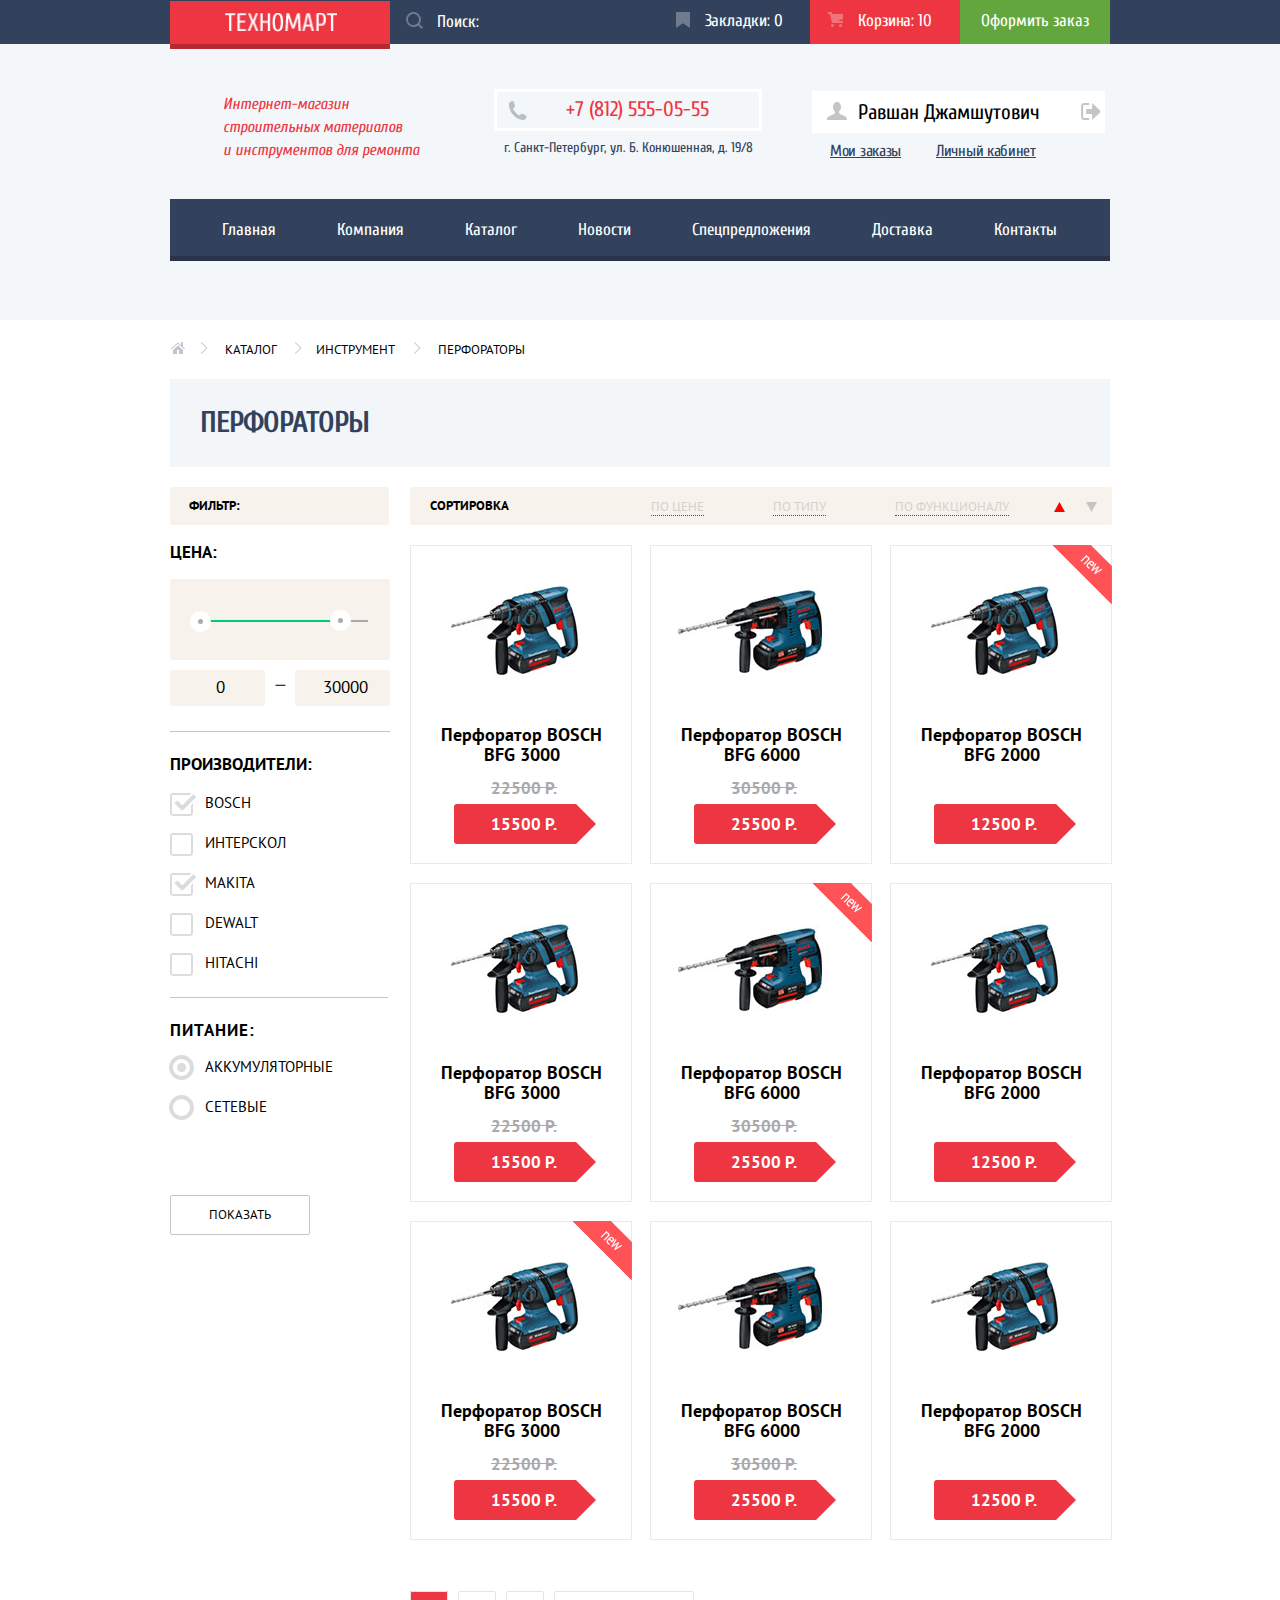
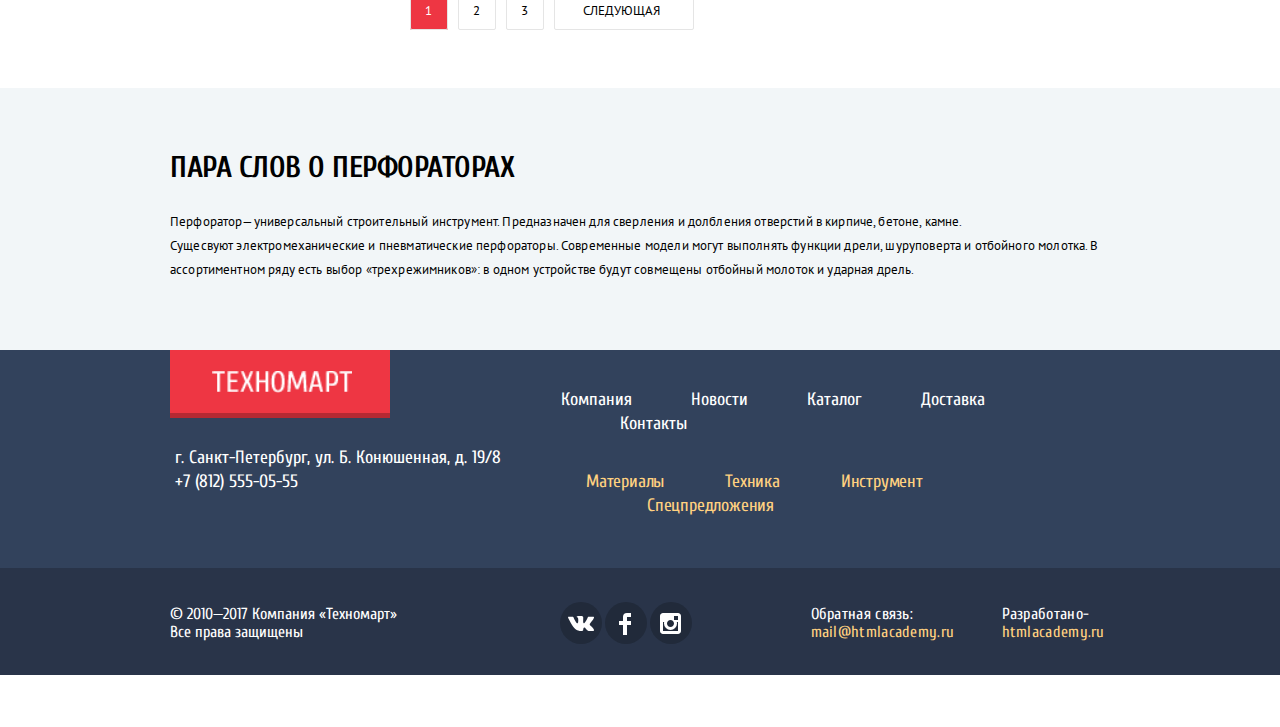
==== commit 03870e73: "Оживление интерактивных блоков" ====
--- a/catalog.html
+++ b/catalog.html
@@ -6,8 +6,8 @@
 	<title>HTML Academy: Каталог</title>
 	<link href="https://fonts.googleapis.com/css?family=Cuprum:400,400italic,700&amp;subset=latin,cyrillic" rel="stylesheet" type="text/css">
 	<link href="https://fonts.googleapis.com/css?family=PT+Sans:400,700&amp;subset=latin,cyrillic" rel="stylesheet" type="text/css">
-	<link rel="stylesheet" href="css/style.min.css">
-	<link href="css/normalize.min.css" rel="stylesheet"> </head>
+  <link href="css/normalize.min.css" rel="stylesheet">
+  <link rel="stylesheet" href="css/style.min.css"> </head>
 
 <body>
 	<header class="page-header">
@@ -22,15 +22,15 @@
 				</form>
 				<ul class="page-header-purchase">
 					<li class="page-header-purchase-tab"><a class="page-header-tab-link" href="tab.html">Закладки: 0</a></li>
-					<li class="page-header-purchase-busket full-busket"><a class="page-header-busket-link" href="busket.html">Корзина: 10</a></li>
+					<li class="page-header-purchase-busket full-busket"><a class="page-header-busket-link full" href="busket.html">Корзина: 10</a></li>
 					<li class="page-header-purchase-order"><a class="page-header-order-link" href="order.html">Оформить заказ</a></li>
 				</ul>
 			</section>
 		</div>
 		<section class="header-middle container">
 			<h2 class="visually-hidden">Контакты и личный кабинет</h2>
-			<p class="header-middle-description">Интернет-магазин строительных материалов
-				<br> и инструментов для ремонта</p> <address class="header-middle-contacts">
+			<p class="header-middle-description">Интернет-магазин строительных материалов &nbsp;&nbsp;&nbsp;&nbsp;
+				 и инструментов для ремонта</p> <address class="header-middle-contacts">
             <p class="header-middle-phone">+7 (812) 555-05-55</p>
             <p class="header-middle-address">г. Санкт-Петербург, ул. Б. Конюшенная, д. 19/8</p>
           </address>
@@ -38,7 +38,7 @@
 				<ul class="header-middle-logon">
 					<li class="header-middle-logon-user"><a href="user.html">Равшан Джамшутович</a></li>
 					<li class="header-middle-logout">
-						<a href="logout.html"></a>
+						<a href="logout.html"><span class="visually-hidden">выйти из профиля</span></a>
 					</li>
 				</ul>
 				<ul class="header-middle-logon-buttons">
@@ -82,9 +82,9 @@
               <span class="filter-price-max-roll" tabindex="0"></span> </div>
 						<div class="filter-price-minmax">
 							<label for="filter-price-min"></label>
-							<input class="filter-price-min" id="filter-price-min" type="text" class="filter-price-min" value="0"> <span>—</span>
+							<input  id="filter-price-min" type="text" class="filter-price-min" value="0"> <span>—</span>
 							<label for="filter-price-max"></label>
-							<input class="filter-price-max" id="filter-price-max" type="text" class="filter-price-max" value="30000"> </div>
+							<input  id="filter-price-max" type="text" class="filter-price-max" value="30000"> </div>
 					</fieldset>
 					<fieldset class="filter-makers">
 						<legend class="filter-makers-title">ПРОИЗВОДИТЕЛИ:</legend>
@@ -141,61 +141,68 @@
                 <p><a class="catalog-item-buy" href="buy.html">КУПИТЬ</a></p> <a class="catalog-item-marked" href="intab.html">В ЗАКЛАДКИ</a> </div>
                 <img src="img/bosch-bfg-3000.jpg" alt="BOSCH BFG 3000" width="220" height="150" class="catalog-item-image-bfg3000">
 							<h3 class="catalog-item-title">Перфоратор BOSCH BFG 3000</h3>
-							<p class="catalog-item-old-price">22500 Р.</p> <a class="catalog-item-link" href="#">15500 Р.</a> </li>
+              <p class="catalog-item-old-price">22500 Р.</p>
+              <a class="catalog-item-link" href="#">15500 Р.</a> </li>
 						<li class="catalog-item">
 							<div class="catalog-item-offer">
                 <p><a class="catalog-item-buy" href="buy.html">КУПИТЬ</a></p> <a class="catalog-item-marked" href="intab.html">В ЗАКЛАДКИ</a> </div>
                 <img src="img/bosch-bfg-6000.jpg" alt="BOSCH BFG 6000" width="220" height="150" class="catalog-item-image-bfg6000">
 							<h3 class="catalog-item-title">Перфоратор BOSCH BFG 6000</h3>
-							<p class="catalog-item-old-price">30500 Р.</p> <a class="catalog-item-link" href="#">25500 Р.</a> </li>
+              <p class="catalog-item-old-price">30500 Р.</p>
+              <a class="catalog-item-link" href="#">25500 Р.</a> </li>
 						<li class="catalog-item new">
-							<div class="flag-new"></div>
+							<div class="flag flag-new">Новинка</div>
 							<div class="catalog-item-offer">
                 <p><a class="catalog-item-buy" href="buy.html">КУПИТЬ</a></p> <a class="catalog-item-marked" href="intab.html">В ЗАКЛАДКИ</a> </div>
                 <img src="img/bosch-bfg-2000.jpg" alt="BOSCH BFG 2000" width="220" height="150" class="catalog-item-image-bfg2000">
 							<h3 class="catalog-item-title">Перфоратор BOSCH BFG 2000</h3>
-							<p><del class="catalog-item-old-price"></del></p> <a class="catalog-item-link" href="#">12500 Р.</a> </li>
+              <p class="catalog-item-old-price"></p>
+              <a class="catalog-item-link" href="#">12500 Р.</a> </li>
 						<li class="catalog-item">
 							<div class="catalog-item-offer">
                 <p><a class="catalog-item-buy" href="buy.html">КУПИТЬ</a></p> <a class="catalog-item-marked" href="intab.html">В ЗАКЛАДКИ</a> </div>
                 <img src="img/bosch-bfg-3000.jpg" alt="BOSCH BFG 3000" width="220" height="150" class="catalog-item-image-bfg3000">
 							<h3 class="catalog-item-title">Перфоратор BOSCH BFG 3000</h3>
-							<p class="catalog-item-old-price">22500 Р.</p> <a class="catalog-item-link" href="#">15500 Р.</a> </li>
+              <p class="catalog-item-old-price">22500 Р.</p>
+              <a class="catalog-item-link" href="#">15500 Р.</a> </li>
 						<li class="catalog-item new">
-							<div class="flag-new"></div>
+							<div class="flag flag-new">Новинка</div>
 							<div class="catalog-item-offer">
                 <p><a class="catalog-item-buy" href="buy.html">КУПИТЬ</a></p> <a class="catalog-item-marked" href="intab.html">В ЗАКЛАДКИ</a> </div>
                 <img src="img/bosch-bfg-6000.jpg" alt="BOSCH BFG 6000" width="220" height="150" class="catalog-item-image-bfg6000">
 							<h3 class="catalog-item-title">Перфоратор BOSCH BFG 6000</h3>
-							<p class="catalog-item-old-price">30500 Р.</p> <a class="catalog-item-link" href="#">25500 Р.</a> </li>
+              <p class="catalog-item-old-price">30500 Р.</p>
+              <a class="catalog-item-link" href="#">25500 Р.</a> </li>
 						<li class="catalog-item">
 							<div class="catalog-item-offer">
                 <p><a class="catalog-item-buy" href="buy.html">КУПИТЬ</a></p> <a class="catalog-item-marked" href="intab.html">В ЗАКЛАДКИ</a> </div>
                 <img src="img/bosch-bfg-2000.jpg" alt="BOSCH BFG 2000" width="220" height="150" class="catalog-item-image-bfg2000">
 							<h3 class="catalog-item-title">Перфоратор BOSCH BFG 2000</h3>
-							<p><del class="catalog-item-old-price"></del></p>
-							<p><a class="catalog-item-link" href="#">12500 Р.</a></p>
+							<p class="catalog-item-old-price"></p>
+							<a class="catalog-item-link" href="#">12500 Р.</a>
 						</li>
 						<li class="catalog-item new">
-							<div class="flag-new"></div>
+							<div class="flag flag-new">Новинка</div>
 							<div class="catalog-item-offer">
                 <p><a class="catalog-item-buy" href="buy.html">КУПИТЬ</a></p> <a class="catalog-item-marked" href="intab.html">В ЗАКЛАДКИ</a> </div>
                 <img src="img/bosch-bfg-3000.jpg" alt="BOSCH BFG 3000" width="220" height="150" class="catalog-item-image-bfg3000">
 							<h3 class="catalog-item-title">Перфоратор BOSCH BFG 3000</h3>
-							<p class="catalog-item-old-price">22500 Р.</p> <a class="catalog-item-link" href="#">15500 Р.</a> </li>
+              <p class="catalog-item-old-price">22500 Р.</p>
+              <a class="catalog-item-link" href="#">15500 Р.</a> </li>
 						<li class="catalog-item">
 							<div class="catalog-item-offer">
                 <p><a class="catalog-item-buy" href="buy.html">КУПИТЬ</a></p> <a class="catalog-item-marked" href="intab.html">В ЗАКЛАДКИ</a> </div>
                 <img src="img/bosch-bfg-6000.jpg" alt="BOSCH BFG 6000" width="220" height="150" class="catalog-item-image-bfg6000">
 							<h3 class="catalog-item-title">Перфоратор BOSCH BFG 6000</h3>
-							<p class="catalog-item-old-price">30500 Р.</p> <a class="catalog-item-link" href="#">25500 Р.</a> </li>
+              <p class="catalog-item-old-price">30500 Р.</p>
+              <a class="catalog-item-link" href="#">25500 Р.</a> </li>
 						<li class="catalog-item">
 							<div class="catalog-item-offer">
                 <p><a class="catalog-item-buy" href="buy.html">КУПИТЬ</a></p> <a class="catalog-item-marked" href="intab.html">В ЗАКЛАДКИ</a> </div>
                 <img src="img/bosch-bfg-2000.jpg" alt="BOSCH BFG 2000" width="220" height="150" class="catalog-item-image-bfg2000">
 							<h3 class="catalog-item-title">Перфоратор BOSCH BFG 2000</h3>
-							<p><del class="catalog-item-old-price"></del></p>
-							<p><a class="catalog-item-link" href="#">12500 Р.</a></p>
+							<p class="catalog-item-old-price"></p>
+							<a class="catalog-item-link" href="#">12500 Р.</a>
 						</li>
 					</ul>
 					<ul class="pagination-list ">
@@ -221,7 +228,7 @@
 				<h2 class="visually-hidden">Техномарт, адрес и телефон</h2>
 				<a class="page-footer-logo"> <img src="img/logo.png" width="140" height="22" alt="логотип Техномарт"> </a> <address class="footer-contacts">
                 <p class="footer-address">г. Санкт-Петербург, ул. Б. Конюшенная, д. 19/8</p>
-                <p class="footer-phone">+7(812)555-05-55</p>
+                <p class="footer-phone">+7 (812) 555-05-55</p>
               </address> </section>
 			<section class="footer-right">
 				<h2 class="visually-hidden">Нижняя навигация по сайту</h2>
@@ -245,9 +252,9 @@
 				<h2 class="visually-hidden">Связь</h2>
 				<p class="copyright"> © 2010—2017 Компания «Техномарт» Все права защищены </p>
 				<div class="social-networks">
-					<a class="social-link-vk" href="https://vk.com"></a>
-					<a class="social-link-fb" href="https://facebook.com"></a>
-					<a class="social-link-inst" href="https://instagram.com"></a>
+					<a class="social-link-vk" href="https://vk.com"><span class="visually-hidden">мы в Вконтакте</span></a>
+					<a class="social-link-fb" href="https://facebook.com"><span class="visually-hidden"> мы на Фэйсбук</span></a>
+					<a class="social-link-inst" href="https://instagram.com"><span class="visually-hidden">мы в Инстаграм</span></a>
 				</div>
 				<p class="footer-feedback-mail">Обратная связь: <a class="footer-feedback-mail-link" href="mailto:mail@htmlacademy.ru">mail@htmlacademy.ru</a></p>
 				<p class="footer-feedback-powered-by">Разработано- <a class="footer-feedback-link" href="https://htmlacademy.ru/intensive/htmlcss">htmlacademy.ru</a></p>
@@ -260,7 +267,8 @@
 		<div>
 			<input class="modal-place-order" type="button" value="ОФОРМИТЬ ЗАКАЗ">
 			<input class="modal-continue-shopping" type="button" value="ПРОДОЛЖИТЬ ПОКУПКИ"> </div>
-	</section>
+  </section>
+  <script src="js/script.min.js"></script>
 </body>
 
 </html>
--- a/css/style.min.css
+++ b/css/style.min.css
@@ -1 +1 @@
-body{margin:0;padding:0;font-family:'Cuprum',Arial,sans-serif}.visually-hidden{position:absolute;clip:rect(0 0 0 0);width:1px;height:1px;margin:-1px}.container{width:940px;margin:0 auto}.page-header{margin-bottom:60px;min-height:320px;background-color:#f3f7f9}.page-header-logo{width:220px;height:43px;background-color:#ee3643;-webkit-box-shadow:0 5px 0 #b52933;box-shadow:0 5px 0 #b52933}.page-header-logo img{position:relative;top:12px;left:55px}.page-header-logo:hover{background-color:#ca2c37}.page-header-logo:active{background-color:#ba2732}.page-footer-logo{margin-right:133px;margin-bottom:33px;width:220px;height:63px;background-color:#ee3643;-webkit-box-shadow:0 5px 0 #b52933;box-shadow:0 5px 0 #b52933}.page-footer-logo img{position:relative;top:21px;left:42px}.page-footer-logo:hover{background-color:#ca2c37}.page-footer-logo:active{background-color:#ba2732}.page-header-wrapper-top{margin-bottom:45px;background-color:#32425c}.page-header-top{min-height:42px;margin-bottom:45px;padding:0;display:-webkit-box;display:-ms-flexbox;display:flex;-webkit-box-align:center;-ms-flex-align:center;align-items:center;font-size:17px;line-height:18px;color:#fff}.page-header-search{position:relative}.page-header-search-label{position:absolute;top:12px;left:16px;z-index:10;width:20px;height:20px;background:url(../img/svg/icon-search.svg) no-repeat;opacity:.3}.page-header-search-input{width:270px;padding-top:12px;padding-bottom:12px;padding-left:47px;margin:0 auto;-webkit-box-orient:horizontal;-webkit-box-direction:normal;-ms-flex-direction:row;flex-direction:row;-webkit-box-pack:start;-ms-flex-pack:start;justify-content:flex-start;background-color:#32425c;color:#fff;border:none}.page-header-search-input::-webkit-input-placeholder{color:#fff;opacity:1}.page-header-search-input:-ms-input-placeholder{color:#fff;opacity:1}.page-header-search-input::-ms-input-placeholder{color:#fff;opacity:1}.page-header-search-input::placeholder{color:#fff;opacity:1}.page-header-search-input:focus::-webkit-input-placeholder{opacity:0}.page-header-search-input:focus:-ms-input-placeholder{opacity:0}.page-header-search-input:focus::-ms-input-placeholder{opacity:0}.page-header-search-input:focus::placeholder{opacity:0}.page-header-search-input:hover{background-color:#212a3a;color:#fff;border:none}.page-header-search-input:hover ~ label{background:url(../img/svg/icon-search.svg) no-repeat;opacity:1}.page-header-search-input:focus{background-color:#fff;color:#000;border:none}.page-header-search-input:focus ~ label{background:url(../img/svg/icon-search-focus.svg) no-repeat;opacity:1}.page-header-purchase{display:-webkit-box;display:-ms-flexbox;display:flex;padding-left:0;margin:0;min-height:44px;text-align:center;list-style:none}.page-header-purchase a{text-decoration:none;color:#fff}.page-header-purchase-tab{position:relative;padding-top:12px;padding-bottom:12px;display:block;width:150px}.page-header-tab-link{letter-spacing:-.1px;padding:12px 22px 12px 39px}.page-header-tab-link::before{content:"";position:absolute;top:12px;left:16px;width:20px;height:20px;background:url(../img/svg/icon-bookmark.svg) no-repeat;opacity:.3}.page-header-purchase-tab:hover{background-color:#212a3a}.page-header-tab-link:hover::before{background:url(../img/svg/icon-bookmark.svg) no-repeat;opacity:1}.page-header-tab-link:active::before{opacity:.5}.page-header-purchase-tab:active{background-color:#161d29;color:#494c53}.page-header-purchase-busket{position:relative;padding-top:12px;padding-bottom:12px;width:150px}.full-busket{background-color:#ee3643}.page-header-busket-link{letter-spacing:-.1px;padding:12px 15px 12px 35px}.page-header-busket-link::before{content:"";position:absolute;top:12px;left:18px;width:20px;height:20px;background:url(../img/svg/icon-cart.svg) no-repeat;opacity:.3}.page-header-purchase-busket:hover{background-color:#212a3a}.page-header-busket-link:hover::before{background:url(../img/svg/icon-cart.svg) no-repeat;opacity:1}.page-header-busket-link:active::before{opacity:.5}.page-header-purchase-busket:active{background-color:#161d29;color:#494c53}.page-header-purchase-order{padding-top:12px;padding-bottom:12px;width:150px;background-color:#63a63e}.page-header-order-link{padding-top:10px;padding-bottom:10px}.page-header-purchase-order:hover{background-color:#5fbb2d}.page-header-purchase-order:active{background-color:#518534;color:#494c53}.header-middle{margin-top:0;margin-bottom:37px;padding:0;display:-webkit-box;display:-ms-flexbox;display:flex;background-color:#f3f7f9}.header-middle-description{width:208px;margin:0;margin-left:44px;margin-right:63px;padding-top:4px;padding-left:9px;font-style:italic;font-size:16px;line-height:23px;color:#ee3643}.header-middle-contacts{position:relative;width:268px;margin-top:3px;margin-right:55px}.header-middle-phone{text-align:center;padding-top:7px;padding-bottom:8px;padding-left:19px;margin:0;margin-bottom:5px;font-style:normal;font-size:21px;line-height:21px;color:#ee3643;border:3px solid #fff}.header-middle-phone::before{content:"";position:absolute;top:12px;left:14px;width:20px;height:20px;background:url(../img/svg/icon-phone.svg) no-repeat}.header-middle-address{margin:0;text-align:center;font-style:normal;font-size:14px;line-height:24px;color:#32425c}.header-middle-user{margin-right:0;margin-top:4px}.header-middle-user-navigation{display:-webkit-box;display:-ms-flexbox;display:flex;list-style:none;margin-top:9px;padding-left:0}.header-middle-user-navigation a{padding-bottom:7px;margin-top:-4px;font-size:21px;line-height:21px;text-decoration:none;color:#000;background-color:#fff}.header-middle-login{position:relative;width:120px;margin-right:10px}.header-middle-login a{margin-left:15px;margin-right:10px;letter-spacing:-.5px;padding:8px 27px 13px 47px}.header-middle-login a::before{content:"";position:absolute;top:2px;left:28px;width:20px;height:20px;background:url(../img/svg/icon-login.svg) no-repeat}.header-middle-login a:hover{color:#ee3643}.header-middle-login a:hover::before{background:url(../img/svg/icon-login-hover.svg) no-repeat}.header-middle-login a:active{color:#b2b2b2}.header-middle-registration{margin-left:15px;width:150px}.header-middle-registration a{margin:0;padding:8px 23px 13px 25px}.header-middle-registration a:hover{color:#ee3643}.header-middle-registration a:active{color:#b2b2b2}.header-middle-logon{position:relative;padding-left:0;margin-bottom:0;margin-top:13px;list-style:none}.header-middle-logon a{font-size:16px;line-height:18px;color:#32425c;padding:9px 55px 9px 29px}.header-middle-logon-user a::before{content:"";position:absolute;top:0;left:10px;width:20px;height:20px;background:url(../img/svg/icon-user.svg) no-repeat}.header-middle-logon a:hover::before{background:url(../img/svg/icon-user-hover.svg) no-repeat}.header-middle-logon a:active::before{background:url(../img/svg/icon-user.svg) no-repeat}.header-middle-logout{content:"";position:absolute;top:1px;left:263px;width:20px;height:20px;background:url(../img/svg/icon-logout.svg) no-repeat}.header-middle-logout a{padding-right:0}.header-middle-logout:hover{background:url(../img/svg/icon-logout-hover.svg) no-repeat}.header-middle-logout:active{background:url(../img/svg/icon-logout.svg) no-repeat}.header-middle-logon-user a{padding-left:46px;padding-right:65px;margin-left:-5px;font-size:21px;line-height:21px;text-decoration:none;color:#000}.header-middle-logon-user a:active{color:#b2b2b2}.header-middle-orders a{position:relative;margin-right:31px}.header-middle-orders a::after{content:"";position:absolute;top:7px;left:90px;width:5px;height:5px;background:url(../img/svg/shape.svg) no-repeat}.header-middle-logon-buttons{display:-webkit-box;display:-ms-flexbox;display:flex;margin-bottom:0;margin-top:19px;padding-left:13px;list-style:none;letter-spacing:-.3px}.header-middle-logon-buttons a{font-size:16px;line-height:18px;color:#32425c;margin-right:35px}.header-middle-logon-buttons a:hover{color:#ee3643}.header-middle-logon-buttons a:active{color:#b2b2b2}.header-middle-logon-user a{font-size:21px;line-height:21px;text-decoration:none;color:#000;background-color:#fff}.header-middle-logon-user a:active{color:#b2b2b2}.header-middle-orders a:hover{color:#ee3643}.header-middle-orders a:active{color:#b2b2b2}.header-middle-account a:hover{color:#ee3643}.header-middle-account a:active{color:#b2b2b2}.main-navigation{background-color:#32425c;-webkit-box-shadow:0 5px 0 #293449;box-shadow:0 5px 0 #293449}.site-navigation{margin:0;padding-left:23px;padding-right:23px;display:-webkit-box;display:-ms-flexbox;display:flex;-webkit-box-pack:start;-ms-flex-pack:start;justify-content:flex-start;min-height:55px;list-style:none}.site-navigation-item a:hover{background-color:#293449}.site-navigation-item a:active{background-color:#1d2739;color:#a8abaf}.main-navigation a{display:block;font-size:17px;line-height:17px;text-decoration:none;color:#fff;padding:22px 31px 18px 30px}.promo-block{display:-webkit-box;display:-ms-flexbox;display:flex;margin-bottom:33px;background-color:#fff}.promo-list-1{margin:0;margin-left:-20px;padding:0;display:-webkit-box;display:-ms-flexbox;display:flex;-webkit-box-pack:center;-ms-flex-pack:center;justify-content:center;-ms-flex-wrap:wrap;flex-wrap:wrap;font-size:24px;line-height:30px;color:#fff}.promo-list-2{font-size:24px;line-height:30px;color:#fff}.promo-link{font-size:14px;line-height:18px;display:block;max-width:136px;text-align:center;padding-bottom:10px;margin-top:13px;padding-top:10px;text-decoration:none;color:#fff;border-radius:3px}.promo-item{width:300px;min-height:123px;font-size:24px;line-height:30px;padding-top:21px;padding-left:23px;-webkit-box-sizing:border-box;box-sizing:border-box;letter-spacing:.5px}.promo-item.materials-promo{position:relative;margin-right:20px;margin-bottom:40px;background-color:#ffbf47}.promo-item.materials-promo a{background-color:rgba(0,0,0,0.1)}.promo-item.materials-promo a::after{content:"";position:absolute;top:32px;left:213px;width:76px;height:66px;background:url(../img/svg/icon-1.svg) no-repeat}.promo-item.materials-promo a:hover{background-color:rgba(0,0,0,0.2)}.promo-item.materials-promo a:active{background-color:rgba(0,0,0,0.3)}.promo-item.instruments-promo{position:relative;margin-bottom:40px;background-color:#3bbce3}.promo-item.instruments-promo a{background-color:rgba(0,0,0,0.1)}.promo-item.instruments-promo a::after{content:"";position:absolute;top:33px;left:198px;width:76px;height:66px;background:url(../img/svg/icon-2.svg) no-repeat}.promo-item.instruments-promo a:hover{background-color:rgba(0,0,0,0.2)}.promo-item.instruments-promo a:active{background-color:rgba(0,0,0,0.3)}.promo-item.tech-promo{position:relative;padding-bottom:0;padding-top:21px;margin:0;margin-bottom:20px;background-color:#dc91d8}.promo-item.tech-promo a{background-color:rgba(0,0,0,0.1)}.promo-item.tech-promo a::after{content:"";position:absolute;top:32px;left:192px;width:79px;height:66px;background:url(../img/svg/icon-3.svg) no-repeat}.promo-item.tech-promo a:hover{background-color:rgba(0,0,0,0.2)}.promo-item.tech-promo a:active{background-color:rgba(0,0,0,0.3)}.promo-item.discounts-promo{position:relative;margin:0;margin-bottom:20px;background-color:#8ed78f}.promo-item.discounts-promo a{background-color:rgba(0,0,0,0.1)}.promo-item.discounts-promo a::after{content:"";position:absolute;top:28px;left:197px;width:76px;height:73px;background:url(../img/svg/icon-4.svg) no-repeat}.promo-item.discounts-promo a:hover{background-color:rgba(0,0,0,0.2)}.promo-item.discounts-promo a:active{background-color:rgba(0,0,0,0.3)}.promo-item.delivery-promo{position:relative;margin:0;margin-bottom:20px;background-color:#ffc047}.promo-item.delivery-promo a{background-color:rgba(0,0,0,0.1)}.promo-item.delivery-promo a::after{content:"";position:absolute;top:33px;left:192px;width:79px;height:66px;background:url(../img/svg/icon-5.svg) no-repeat}.promo-item.delivery-promo a:hover{background-color:rgba(0,0,0,0.2)}.promo-item.delivery-promo a:active{background-color:rgba(0,0,0,0.3)}.promo-slider{position:relative;margin-top:6px}.promo-item.drills-promo{position:relative;z-index:1;top:-20px;margin:0;margin-top:-30px;width:620px;height:266px;font-size:18px;line-height:24px;color:#fff;background-color:#513930}.promo-item.drills-promo img{position:absolute;top:0;left:0;z-index:-1}.promo-item.drills-promo input{position:absolute;opacity:0}.promo-item.drills-title{margin:0;padding:0;padding-top:2px;font-family:'Cuprum';font-weight:700;font-size:36px;line-height:36px;letter-spacing:0}.promo-item.drills-promo p{letter-spacing:.2px;display:block;margin-top:-83px}.promo-item.perforators-promo{display:none;position:relative;z-index:1;top:-20px;margin:0;margin-top:-30px;width:620px;height:266px;letter-spacing:0;font-family:"PT Sans","Arial",sans-serif;font-size:18px;line-height:24px;color:#fff;background-color:#513930}.promo-item.perforators-promo img{position:absolute;top:0;left:0;z-index:-1}.promo-item.perforators-title{margin:0;padding:0;font-family:'Cuprum';font-weight:700;font-size:36px;line-height:36px}.promo-item.perforators-promo p{display:block;margin-top:-85px;letter-spacing:0}.button-drills{display:block;margin-top:120px;padding-top:10px;padding-bottom:10px;padding-left:7px;width:190px;text-align:center;border-radius:3px;font-family:'Cuprum';font-size:14px;line-height:18px;text-decoration:none;background-color:#ee3643;color:#fff;letter-spacing:.3px}.button-drills:hover{background-color:#ca2c37}.button-drills:focus{background-color:#ca2c37}.button-drills:active{background-color:#ba2732}.slider-radio-1{content:"";position:absolute;z-index:60;bottom:58px;left:295px;width:60px;height:10px;text-align:center;margin-right:5px;display:inline-block;width:6px;height:6px;vertical-align:top;background:#fff;border:2px solid #fff;border-radius:50%;cursor:pointer}.slider-radio-2{content:"";position:absolute;z-index:60;bottom:58px;left:315px;width:60px;height:10px;text-align:center;margin-right:5px;display:inline-block;width:6px;height:6px;vertical-align:top;background:#fff;border:2px solid #fff;border-radius:50%;cursor:pointer}.slider-radio-active{background:#ee3643}.arrow-left{position:absolute;z-index:60;bottom:134px;left:24px;width:24px;height:38px;background:url(../img/svg/icon-right.svg) no-repeat;-webkit-transform:rotate(180deg);-ms-transform:rotate(180deg);transform:rotate(180deg);border:none}.arrow-right{position:absolute;z-index:60;bottom:134px;left:577px;width:24px;height:38px;background:url(../img/svg/icon-right.svg) no-repeat;border:none}.promo-link{font-size:14px;line-height:18px;letter-spacing:0}.popular-header{display:-webkit-box;display:-ms-flexbox;display:flex;-webkit-box-pack:justify;-ms-flex-pack:justify;justify-content:space-between;-webkit-box-align:center;-ms-flex-align:center;align-items:center;padding-left:29px;margin-bottom:23px;background-color:#f9f5f0}.popular-title{padding-top:5px;padding-bottom:5px;margin-bottom:20px;letter-spacing:-1px;font-size:30px;line-height:30px;background-color:#f9f5f0;color:#32425c}.popular-button{margin-top:0;margin-right:24px;display:block;padding-top:11px;padding-bottom:10px;width:253px;text-align:center;font-size:14px;line-height:18px;text-decoration:none;background-color:#ee3643;color:#fff;border-radius:3px}.popular-button:hover{background-color:#ca2c37}.popular-button:focus{background-color:#ca2c37}.popular-button:active{background-color:#ba2732}.popular-list{display:-webkit-box;display:-ms-flexbox;display:flex;padding:0;margin-bottom:20px;background-color:#fff;list-style:none}.popular-item-title{display:block;padding:0 24px 0 25px;margin-top:25px;margin-bottom:11px;text-align:center;color:#000;font-size:18px;line-height:20px;font-weight:700;font-style:normal;font-family:"PT Sans","Arial",sans-serif}.popular-item-new-title{display:block;padding:0 24px 0 25px;margin-top:23px;margin-bottom:11px;text-align:center;color:#000;font-size:18px;line-height:20px;font-weight:700;font-style:normal;font-family:"PT Sans","Arial",sans-serif}.popular-item{margin-right:18px;width:220px;min-height:317px;border:1px solid #eaeaea}.popular-item.new{position:relative}.popular-item:hover{-webkit-box-shadow:0 10px 20px #adb1b9;box-shadow:0 10px 20px #adb1b9}.popular-item-old-price{margin-top:11px;margin-bottom:19px;padding-left:80px;font-family:"PT Sans","Arial",sans-serif;font-weight:700;font-size:17px;line-height:18px;color:#a9a9a9;text-decoration:line-through}.popular-item-link{position:relative;font-family:"PT Sans","Arial",sans-serif;font-weight:700;font-size:17px;line-height:18px;background-color:#ee3643;width:80px;margin-right:10px;padding:9px 23px 9px 35px;text-decoration:none;color:#fff;background:#ee3643;border-radius:3px 0 0 3px;margin-left:43px}.popular-item-link::after{content:'';position:absolute;top:0;right:-36px;width:0;height:0;border:20px solid #fff;border-left-color:#ee3643}.makers{margin-bottom:78px}.makers-header{display:-webkit-box;display:-ms-flexbox;display:flex;-webkit-box-pack:justify;-ms-flex-pack:justify;justify-content:space-between;-webkit-box-align:center;-ms-flex-align:center;align-items:center;padding-left:25px;margin-bottom:20px;background-color:#f9f5f0}.makers-tittle{padding-top:5px;padding-bottom:5px;margin-bottom:24px;letter-spacing:-1px;background-color:#f9f5f0;color:#32425c;font-size:30px;line-height:30px}.makers-button{margin-top:-1px;margin-right:24px;display:block;padding-top:11px;padding-bottom:10px;width:253px;text-align:center;font-size:14px;line-height:18px;text-decoration:none;background-color:#ee3643;color:#fff;border-radius:3px;letter-spacing:-.3px}.makers-button:hover{background-color:#ca2c37}.makers-button:focus{background-color:#ca2c37}.makers-button:active{background-color:#ba2732}.makers-list{display:-webkit-box;display:-ms-flexbox;display:flex;-ms-flex-wrap:wrap;flex-wrap:wrap;padding:0;margin-right:-20px;margin-bottom:60px;background-color:#fff;list-style:none}.makers-item{margin-bottom:18px;margin-right:18px;width:219.5px;height:144px;border:1px solid #eaeaea}.makers-item:hover{-webkit-box-shadow:0 10px 20px #adb1b9;box-shadow:0 10px 20px #adb1b9}.makers-item:active{-webkit-box-shadow:0 5px 15px #8f929d;box-shadow:0 5px 15px #8f929d;opacity:.25}.service-block-wrapper{padding-bottom:0;margin-bottom:69px;background-color:#f3f7f9}.service-slider{display:-webkit-box;display:-ms-flexbox;display:flex}.service-title{padding-top:55px;font-size:30px;line-height:30px;letter-spacing:-1px}.service-list{position:relative;padding-left:0;width:240px;margin-top:0;margin-right:80px;font-size:21px;line-height:30px;background-color:#32425c;color:#fff;list-style:none}.service-list li::after{content:"";position:absolute;z-index:0;top:-45px;left:230px;width:15px;height:284px;background-image:url(../img/services-shadow.png);background-position:0 0;background-repeat:no-repeat;opacity:.4}.service-list li{padding-top:13px;padding-bottom:17px;padding-left:23px;border-bottom:1px solid #4d637b;margin-bottom:0;letter-spacing:.5px}.service-list-delivery{background-color:#fff;color:#32425c}.service-list li:hover{background-color:#293449;color:#fff}.service-list li:focus{background-color:#293449;color:#fff}.service-list li:active{background-color:#fff;color:#32425c}.service-describe{margin-bottom:70px;width:408px;font-family:"PT Sans","Arial",sans-serif;font-size:13px;line-height:24px}.service-list-delivery-describe{background-image:url(../img/deliveryimg.png);background-position:100% 230%;background-repeat:no-repeat;height:272px;width:619px}.service-list-delivery-title{margin-top:-3px;margin-bottom:24px;font-size:36px;line-height:36px;color:#32425c;letter-spacing:-1px}.service-list-delivery-text{margin-right:330px;font-family:"PT Sans","Arial",sans-serif;font-size:13px;line-height:24px;width:283px}.service-list-warranty-describe{display:none;background-image:url(../img/warrantyimg.png);background-position:99% -14%;background-repeat:no-repeat;height:272px;width:630px}.service-list-warranty-title{margin-top:-4px;margin-bottom:25px;font-size:36px;line-height:36px;color:#32425c;letter-spacing:-.3px}.service-list-warranty-text{width:389px;font-family:"PT Sans","Arial",sans-serif;font-size:13px;line-height:24px}.service-list-credit-describe{display:none;background-image:url(../img/creditimg.png);background-position:100% 0;background-repeat:no-repeat;height:272px;width:630px}.service-list-credit-title{margin-bottom:24px;margin-top:-3px;font-size:36px;line-height:36px;color:#32425c;letter-spacing:-1px}.service-list-credit-text{font-family:"PT Sans","Arial",sans-serif;font-size:13px;line-height:24px;width:280px}.service-list-items{margin-top:0;padding-left:0;list-style:none;margin-bottom:25px}.credit-button{margin-top:27px;margin-right:24px;display:block;padding-top:10px;padding-bottom:10px;width:196px;text-align:center;font-size:14px;line-height:18px;text-decoration:none;background-color:#ee3643;color:#fff;border-radius:3px}.credit-button:hover{background-color:#ca2c37}.credit-button:focus{background-color:#ca2c37}.credit-button:active{background-color:#ba2732}.main-footer{display:-webkit-box;display:-ms-flexbox;display:flex;margin-bottom:86px}.company{margin-right:100px;background-color:#fff}.company-title{margin-top:0;font-size:30px;line-height:30px;letter-spacing:-.9px}.company-describe{margin-bottom:24px;width:540px;font-family:"PT Sans","Arial",sans-serif;font-size:13px;line-height:24px;letter-spacing:.1px}.company-describe-2{margin-bottom:21px;width:400px;font-family:"PT Sans","Arial",sans-serif;font-size:13px;line-height:24px;letter-spacing:.1px}.transport-list{position:relative;margin-bottom:36px;padding-left:37px;list-style:none}.transport-list-item-1{margin-bottom:20px;font-size:18px;line-height:20px}.transport-list-item-2{margin-bottom:20px;font-size:18px;line-height:20px}.transport-list-item-3{margin-bottom:20px;font-size:18px;line-height:20px}.transport-list-item-1::before{content:'';position:absolute;left:0;top:10px;display:block;width:25px;height:2px;background:#fb565a}.transport-list-item-2::before{content:'';position:absolute;left:0;top:49px;display:block;width:25px;height:2px;background:#fb565a}.transport-list-item-3::before{content:'';position:absolute;left:0;top:89px;display:block;width:25px;height:2px;background:#fb565a}.aboutus-button{display:block;padding-top:11px;padding-bottom:9px;width:220px;text-align:center;font-size:14px;line-height:18px;text-decoration:none;background-color:#ee3643;color:#fff;border-radius:3px}.aboutus-button:hover{background-color:#ca2c37}.aboutus-button:focus{background-color:#ca2c37}.aboutus-button:active{background-color:#ba2732}.contacts-title{margin-top:0;font-size:30px;line-height:30px;letter-spacing:-.4px}.contacts-desription{padding-right:107px;margin-bottom:30px;font-family:"PT Sans","Arial",sans-serif;font-size:13px;line-height:24px}.contacts-map{margin-bottom:37px}.map-button{display:block;padding-top:11px;padding-bottom:9px;padding-left:2px;width:300px;text-align:center;font-size:14px;line-height:18px;text-decoration:none;background-color:#ee3643;color:#fff;border-radius:3px}.map-button:hover{background-color:#ca2c37}.map-button:focus{background-color:#ca2c37}.map-button:active{background-color:#ba2732}.page-footer{background-color:#32425c}.footer-wrapper{display:-webkit-box;display:-ms-flexbox;display:flex;margin-bottom:50px}.footer-left{display:-webkit-box;display:-ms-flexbox;display:flex;-webkit-box-orient:vertical;-webkit-box-direction:normal;-ms-flex-direction:column;flex-direction:column}.footer-right{padding-top:22px}.footer-contacts{margin-left:5px;font-size:18px;line-height:24px;color:#fff;font-style:normal}.footer-navigation{display:-webkit-box;display:-ms-flexbox;display:flex;text-align:right;margin-bottom:34px;padding-left:38px;list-style:none}.footer-contacts p{margin:0 auto}.footer-navigation a{margin-right:60px;font-size:18px;line-height:24px;text-decoration:none;color:#fff}.footer-navigation a:hover{text-decoration:underline}.footer-navigation a:active{color:#a4abb4}.catalog-links{display:-webkit-box;display:-ms-flexbox;display:flex;margin:0 auto;padding-left:63px;list-style:none}.catalog-links a{margin-right:62px;font-size:18px;line-height:24px;text-decoration:none;color:#ffd180;letter-spacing:-.2px}.catalog-links a:hover{text-decoration:underline}.catalog-links a:active{color:#ad956f}.footer-bottom{background-color:#293449}.footer-bottom-wrapper{display:-webkit-box;display:-ms-flexbox;display:flex;margin-top:0;padding-top:21px}.copyright{width:277px;margin-right:148px;padding-bottom:18px;font-size:16px;line-height:18px;color:#fff}.social-networks{display:-webkit-box;display:-ms-flexbox;display:flex;margin-right:110px;margin-top:13px}.social-networks a:hover{background-color:#ee3643}.social-link-vk{margin-right:3px;position:relative;display:inline-block;width:42px;height:42px;line-height:42px;text-decoration:none;background:#212a3a;border-radius:50px}.social-link-vk::before{content:"";position:absolute;top:14px;left:8px;width:26px;height:20px;background:url(../img/svg/icon-vk.svg) no-repeat}.social-link-fb{margin-right:3px;position:relative;display:inline-block;width:42px;height:42px;line-height:42px;text-decoration:none;background:#212a3a;border-radius:50px}.social-link-fb::before{content:"";position:absolute;top:11px;left:14px;width:26px;height:22px;background:url(../img/svg/icon-fb.svg) no-repeat}.social-link-inst{margin-right:4px;position:relative;display:inline-block;width:42px;height:42px;line-height:42px;text-decoration:none;background:#212a3a;border-radius:50px}.social-link-inst::before{content:"";position:absolute;top:11px;left:10px;width:26px;height:30px;background:url(../img/svg/icon-insta.svg) no-repeat}.footer-feedback-mail{width:120px;margin-right:72px;font-size:16px;line-height:18px;color:#fff;letter-spacing:.3px}.footer-feedback-mail a:hover{text-decoration:underline}.footer-feedback-mail a:active{color:#db3644}.footer-feedback-mail-link{font-size:16px;line-height:18px;text-decoration:none;color:#ffd180}.footer-feedback-powered-by{width:124px;font-size:16px;line-height:18px;color:#fff;letter-spacing:.3px}.footer-feedback-powered-by a:hover{text-decoration:underline}.footer-feedback-powered-by a:active{color:#db3644}.footer-feedback-link{font-size:16px;line-height:18px;text-decoration:none;color:#ffd180}.modal-write-us{display:none;position:fixed;top:15%;left:calc(50% - 310px);z-index:1;width:620px;margin:0 auto;-webkit-box-pack:center;-ms-flex-pack:center;justify-content:center;background-color:#fff;font-size:18px;line-height:18px;-webkit-box-shadow:0 10px 20px #adb1b9;box-shadow:0 10px 20px #adb1b9;border-top:8px solid #ff5357}.notify-close{position:relative;padding-left:0;padding-right:0;border:none}.notify-close::after{position:absolute;content:"";top:-2px;left:590px;z-index:10;width:25px;height:25px;background:url(../img/svg/icon-close.svg) no-repeat}.modal-input-title{padding-top:8px;margin-bottom:8px}.modal-personal-dates{display:-webkit-box;display:-ms-flexbox;display:flex;padding-left:80px;margin-top:21px}.modal-personal-dates p{display:-webkit-box;display:-ms-flexbox;display:flex;-webkit-box-orient:vertical;-webkit-box-direction:normal;-ms-flex-direction:column;flex-direction:column;width:220px}.modal-personal-dates input{height:34px;padding-left:15px;font-family:"PT Sans","Arial",sans-serif;font-size:13px;line-height:18px}.modal-personal-dates p:first-child{display:-webkit-box;display:-ms-flexbox;display:flex;-webkit-box-orient:vertical;-webkit-box-direction:normal;-ms-flex-direction:column;flex-direction:column;padding-right:20px;margin-top:0;margin-bottom:11px;padding-top:0}.modal-write-us-form input{border-radius:3px;border:2px solid #d7dcde}.modal-write-us-form input:hover{border:2px solid #b5b5b5}.modal-write-us-form input:focus{border:2px solid #ee3643}.modal-write-us-form textarea{border-radius:3px;border:2px solid #d7dcde}.modal-write-us-form textarea:hover{border:2px solid #b5b5b5}.modal-write-us-form textarea:focus{border:2px solid #ee3643}.modal-write-us-form p{-webkit-box-orient:vertical;-webkit-box-direction:normal;-ms-flex-direction:column;flex-direction:column;display:-webkit-box;display:-ms-flexbox;display:flex;margin-top:0;margin-bottom:0}.modal-message{padding-left:80px;margin-bottom:0;margin-top:11px}.modal-write-us-form textarea{width:442px;height:100px;padding-left:13px;padding-top:11px;margin-bottom:35px;font-family:"PT Sans","Arial",sans-serif;font-size:13px;line-height:18px}.map-popup{display:none;position:absolute;top:378%;left:14%;z-index:1;width:72%;margin:0 auto;-webkit-box-pack:center;-ms-flex-pack:center;justify-content:center;background-color:#fff;font-size:18px;line-height:18px;background-image:url(../img/map-popup.jpg);height:75%;background-repeat:no-repeat}.map-close{position:absolute;content:"";top:20px;left:921px;z-index:10;width:25px;height:25px;border:none;background:url(../img/svg/icon-close.svg) no-repeat}.form-footer{background-color:#f4f4f4;padding:37px 80px}.modal-submit{display:block;padding:0;padding-top:10px;padding-bottom:10px;width:460px;text-align:center;border:none;font-size:14px;line-height:18px;text-decoration:none;color:#fff;background-color:#ee3643}.modal-submit:hover{background-color:#ca2c37}.modal-submit:active{background-color:#ba2732}.breadcrumbs{position:relative;display:-webkit-box;display:-ms-flexbox;display:flex;margin-top:-40px;margin-bottom:20px;list-style:none}.breadcrumbs li{margin-right:35px}.breadcrumbs-home a{position:absolute;top:2px;left:18px;z-index:10;width:20px;height:20px;background:url(../img/svg/icon-home.svg) no-repeat}.breadcrumbs-home a::after{position:absolute;content:"";top:0;left:30px;z-index:10;width:20px;height:20px;background:url(../img/svg/icon-right-small.svg) no-repeat}.breadcrumbs-catalog a::after{position:absolute;content:"";top:2px;left:144px;z-index:10;width:20px;height:20px;background:url(../img/svg/icon-right-small.svg) no-repeat}.breadcrumbs-instruments a::after{position:absolute;content:"";top:2px;left:263px;z-index:10;width:20px;height:20px;background:url(../img/svg/icon-right-small.svg) no-repeat}.breadcrumbs a{font-family:"PT Sans","Arial",sans-serif;font-size:13px;line-height:18px;text-decoration:none;color:#000}.instruments-link{padding-left:4px}.perforators-link{padding-left:8px}.catalog-section{letter-spacing:-1px;padding-top:29px;padding-bottom:29px;padding-left:30px;margin-bottom:9px;width:910px;font-size:30px;line-height:30px;color:#32425c;background-color:#f2f6f8}.catalog-wrapper{display:-webkit-box;display:-ms-flexbox;display:flex;-webkit-box-pack:justify;-ms-flex-pack:justify;justify-content:space-between}.filters{margin-right:20px;width:240px}.filters-title{width:200px;border-radius:3px;font-family:"PT Sans","Arial",sans-serif;margin-bottom:12px;padding-top:10px;padding-bottom:10px;padding-left:19px;font-size:13px;line-height:18px;background-color:#f7f3ec}.filter-price{border:none;border-bottom:1px solid #c5c5c5;margin:0;margin-bottom:17px;padding:0;padding-bottom:25px}.filter-price-title{margin-bottom:22px;margin-right:20px;font-family:"PT Sans","Arial",sans-serif;font-weight:700;font-size:17px;line-height:30px;background-color:#fff}.filter-price-minmax{display:-webkit-box;display:-ms-flexbox;display:flex}.filter-price-min{margin:0;width:85px;padding:8px 2px 10px 8px;margin-right:3px;font-weight:400;font-style:normal;font-size:17px;line-height:18px;font-family:"PT Sans","Arial",sans-serif;text-align:center;background-color:#f7f3ec;border:none;border-radius:3px}.filter-price-min+span{margin:0;margin-left:7px;font-size:17px;line-height:30px}.filter-price-max{margin:0;margin-left:9px;width:85px;padding:8px 2px 10px 8px;font-weight:400;font-style:normal;font-size:17px;line-height:18px;font-family:"PT Sans","Arial",sans-serif;text-align:center;background-color:#f7f3ec;border:none;border-radius:3px}.filter-price-controls{position:relative;top:-10px;width:168px;background-color:#f7f3ec;border-radius:3px;padding:30px 24px 47px 28px}.filter-price-min-roll{position:absolute;top:32px;left:20px;width:5px;height:5px;border:8px solid #fff;background:#ababab;border-radius:50%;cursor:pointer}.filter-price-max-roll{position:absolute;top:31px;left:160px;width:5px;height:5px;border:8px solid #fff;background:#ababab;border-radius:50%;cursor:pointer}.filter-price-main-line{width:94%;height:2px;background:#a9a9a9;margin-left:12px;position:relative;top:11px}.filter-price-color-line{padding-left:0;margin-left:12px;position:relative;top:9px;width:74%;height:2px;background:#00ca74}.filter-makers{border:none;margin-bottom:17px;margin-left:0;font-family:"PT Sans","Arial",sans-serif;font-size:15px;line-height:20px;border-bottom:1px solid #c5c5c5;padding:0}.filter-makers p{margin-top:14px}.filter-makers p:last-child{margin-bottom:24px}.filter-makers-item{display:none}.filter-makers label{position:relative;display:block;margin-bottom:20px;padding-left:35px;font-weight:400;font-size:15px;line-height:20px;color:#000;cursor:pointer}.filter-makers label::before{background:url(../img/svg/checkbox-off.svg) no-repeat;content:"";position:absolute;top:0;left:0;width:26px;height:25px;opacity:.6}.filter-makers label:hover::before{opacity:1}.filter-makers-item:checked ~ label::before{background:url(../img/svg/checkbox-on.svg) no-repeat}.filter-makers-item:disabled ~ label::before{opacity:.3}.filter-makers-title{font-family:"PT Sans","Arial",sans-serif;font-weight:700;font-size:17px;line-height:30px;background-color:#fff}.filter-power{border:none;border:none;margin-left:0;margin-right:0;margin-bottom:58px;font-family:"PT Sans","Arial",sans-serif;font-size:15px;line-height:20px;padding:0}.filter-power-item{display:none}.filter-power label{position:relative;display:block;margin-bottom:20px;padding-left:35px;font-weight:400;font-size:15px;line-height:20px;color:#000;cursor:pointer}.filter-power label::before{background:url(../img/svg/radio-off.svg) no-repeat;content:"";position:absolute;top:-2px;left:-1px;width:26px;height:25px;opacity:.6}.filter-power label:hover::before{opacity:1}.filter-power-item:checked ~ label::before{background:url(../img/svg/radio-on.svg) no-repeat}.filter-power-item:disabled ~ label::before{opacity:.3}.filter-power-title{letter-spacing:1px;font-family:"PT Sans","Arial",sans-serif;font-weight:700;font-size:17px;line-height:30px;background-color:#fff}.filter-power p{margin-top:12px}.show-button{border:1px solid #c5c5c5;width:140px;font-family:"PT Sans","Arial",sans-serif;font-size:13px;line-height:18px;background-color:#fff;border-radius:2px;padding:10px 0}.sort{display:-webkit-box;display:-ms-flexbox;display:flex;margin-top:11px;width:702px;border-radius:3px;background-color:#f7f3ec}.sort-title{font-family:"PT Sans","Arial",sans-serif;padding-top:10px;padding-bottom:10px;border-radius:3px;font-size:13px;line-height:18px;margin:0 142px 0 20px}.sort-list{display:-webkit-box;display:-ms-flexbox;display:flex;padding-top:10px;margin:0;padding-left:0;list-style:none}.sort-price{margin-right:70px}.sort-type{margin-right:65px}.sort-function{margin-right:45px}.sort-item-link{margin-right:69px;font-family:"PT Sans","Arial",sans-serif;font-size:13px;line-height:18px;text-decoration:none;color:#d4d1cb;border-bottom:red 1px dotted}.sort-item-link:hover{color:#000;border-bottom:red 1px solid}.sort-item-link:focus{color:red;border-bottom:#f7f3ec 1px solid}.sort-item{position:relative}.sort-button-up{content:"";position:absolute;top:5px;left:-24px;width:15px;height:15px;background:url(../img/svg/icon-sort-focus.svg) no-repeat;opacity:0,3;border-bottom:none;outline:none}.sort-button-up:hover{background:url(../img/svg/icon-sort-hover.svg) no-repeat}.sort-button-up:focus{background:url(../img/svg/icon-sort-hover.svg) no-repeat}.sort-button-up:active{background:url(../img/svg/icon-sort-focus.svg) no-repeat}.sort-button-down{content:"";position:absolute;top:0;left:4px;width:15px;height:15px;background:url(../img/svg/icon-sort.svg) no-repeat;opacity:0,3;-webkit-transform:rotate(180deg);-ms-transform:rotate(180deg);transform:rotate(180deg);border-bottom:none;outline:none}.sort-button-down:hover{background:url(../img/svg/icon-sort-hover.svg) no-repeat}.sort-button-down:focus{background:url(../img/svg/icon-sort-hover.svg) no-repeat}.sort-button-down:active{background:url(../img/svg/icon-sort-focus.svg) no-repeat}.flag-new{position:absolute;top:-1px;right:-1px;width:60px;height:60px;text-indent:-1000px;overflow:hidden;z-index:1;background:url(../img/icon-new-flag.png) no-repeat 0 0}.catalog-item-title{display:block;padding:0 24px 0 25px;margin-top:25px;margin-bottom:14px;text-align:center;color:#000;font-size:18px;line-height:20px;font-weight:700;font-style:normal;font-family:"PT Sans","Arial",sans-serif}.catalog-list{margin-top:20px;margin-bottom:42px;padding-left:0;display:-webkit-box;display:-ms-flexbox;display:flex;-ms-flex-wrap:wrap;flex-wrap:wrap;width:726px;list-style:none}.catalog-item{margin-top:0;margin-bottom:19px;margin-right:18px;width:220px;height:317px;border:1px solid #eaeaea}.catalog-item.new{position:relative}.catalog-item:hover{-webkit-box-shadow:0 10px 20px #adb1b9;box-shadow:0 10px 20px #adb1b9}.catalog-item-old-price{margin-top:14px;margin-bottom:18px;padding-left:80px;font-family:"PT Sans","Arial",sans-serif;font-weight:700;font-size:17px;line-height:18px;text-decoration:line-through;color:#a9a9a9}.catalog-item-link{position:relative;font-family:"PT Sans","Arial",sans-serif;font-weight:700;font-size:17px;line-height:18px;background-color:#ee3643;width:80px;margin-right:10px;padding:9px 23px 9px 37px;text-decoration:none;color:#fff;background:#ee3643;border-radius:3px 0 0 3px;margin-left:43px}.catalog-item-link::after{content:'';position:absolute;top:0;right:-36px;width:0;height:0;border:20px solid #fff;border-left-color:#ee3643}.catalog-item-offer{display:none;position:absolute;margin-left:0;margin-top:11px;text-align:center;background-color:rgba(255,255,255,0.9);padding:25px 40px 25px 44px}.popular-item:hover .catalog-item-offer{display:block}.catalog-item:hover .catalog-item-offer{display:block}.catalog-item-offer a{font-size:14px;line-height:18px;text-decoration:none}.catalog-item-offer p{margin-bottom:29px}.catalog-item-buy{position:relative;background-color:#63a63e;color:#fff;-webkit-box-shadow:0 3px 0 #367315;box-shadow:0 3px 0 #367315;border-radius:3px;padding:10px 45px 8px 47px}.catalog-item-buy:before{content:"";position:absolute;top:12px;left:15px;width:20px;height:20px;background:url(../img/svg/icon-cart.svg) no-repeat;opacity:.3}.catalog-item-buy:hover{background-color:#5fbb2d}.catalog-item-buy:active{background-color:#518534}.catalog-item-marked{background-color:#fff;color:#32425c;border:3px solid #63a63e;border-radius:3px;padding:8px 29px}.catalog-item-marked:hover{border:3px solid #32425c}.catalog-item-marked:active{border:3px solid #c1c6ce;color:#d6d8dc}.pagination-list{display:-webkit-box;display:-ms-flexbox;display:flex;margin-bottom:68px;padding-left:0;list-style:none}.pagination-list a{margin-right:10px;font-family:"PT Sans","Arial",sans-serif;font-size:13px;line-height:18px;text-decoration:none;color:#000;border:1px solid #e5e5e5;border-radius:2px;padding:10px 15px}.pagination-item-current a{background-color:#ee3643;color:#fff}.pagination-list li:last-child a{padding-right:30px;padding-left:28px}.pagination-list a:hover{border:1px solid #bdc6ca}.pagination-list a:active{border:1px solid #ee3643}.pagination-list a:focus{border:1px solid #ee3643}.about-perforators{background-color:#f2f6f8}.perforators-title{letter-spacing:-.5px;padding-top:65px;padding-bottom:27px;font-size:30px;line-height:30px}.perforators-description{letter-spacing:.15px;padding-bottom:68px;font-family:"PT Sans","Arial",sans-serif;font-size:13px;line-height:24px}.modal-notify{display:none;position:fixed;top:20%;left:calc(50%-310px);z-index:20;-webkit-box-shadow:0 10px 20px #adb1b9;box-shadow:0 10px 20px #adb1b9;border-top:6px solid #ff5357;width:620px;margin-left:400px;background-color:#fff}.notify-added{position:relative;margin-top:65px;margin-left:179px;font-size:30px;line-height:30px;letter-spacing:-.5px}.notify-added::before{position:absolute;content:"";top:-16px;left:-97px;width:67px;height:67px;background:url(../img/svg/icon-mark.svg) no-repeat}.modal-notify div{background-color:#f1f1f1;margin-bottom:0;padding-bottom:40px;padding-left:80px;padding-top:38px;margin-top:22px}.modal-place-order{letter-spacing:-.3px;margin-top:0;margin-right:20px;padding-top:10px;padding-bottom:10px;width:220px;text-align:center;border:none;border-radius:3px;font-size:14px;line-height:18px;color:#fff;background-color:#ee3643}.modal-continue-shopping{padding-left:0;padding-top:15px;padding-bottom:10px;margin-top:0;width:220px;text-align:center;border:none;border-radius:3px;font-size:14px;line-height:18px;background-color:#fff}.notify-catalog-close{position:relative;padding-left:0;padding-right:0;border:none}.notify-catalog-close::after{position:absolute;content:"";top:-124px;left:590px;z-index:10;width:25px;height:25px;background:url(../img/svg/icon-close.svg) no-repeat}
+body{margin:0;padding:0;font-family:"Cuprum",Arial,sans-serif;min-width:960px}.visually-hidden{position:absolute;clip:rect(0 0 0 0);width:1px;height:1px;margin:-1px;left:-20px}.container{width:940px;margin:0 auto}.page-header{margin-bottom:60px;min-height:320px;background-color:#f3f7f9}.page-header-logo{width:220px;height:43px;background-color:#ee3643;-webkit-box-shadow:0 5px 0 #b52933;box-shadow:0 5px 0 #b52933}.page-header-logo img{position:relative;top:12px;left:55px}.page-header-logo:hover{background-color:#ca2c37}.page-header-logo:active{background-color:#ba2732}.page-footer-logo{margin-right:133px;margin-bottom:33px;width:220px;height:63px;background-color:#ee3643;-webkit-box-shadow:0 5px 0 #b52933;box-shadow:0 5px 0 #b52933}.page-footer-logo img{position:relative;top:21px;left:42px}.page-footer-logo:hover{background-color:#ca2c37}.page-footer-logo:active{background-color:#ba2732}.page-header-wrapper-top{margin-bottom:45px;background-color:#32425c}.page-header-top{min-height:42px;margin-bottom:45px;padding:0;display:-webkit-box;display:-ms-flexbox;display:flex;-webkit-box-align:center;-ms-flex-align:center;align-items:center;font-size:17px;line-height:18px;color:#fff}.page-header-search{position:relative}.page-header-search-label{position:absolute;top:12px;left:16px;z-index:10;width:20px;height:20px;background:url(../img/svg/icon-search.svg) no-repeat;opacity:.3}.page-header-search-input{width:270px;padding-top:12px;padding-bottom:12px;padding-left:47px;margin:0 auto;-webkit-box-orient:horizontal;-webkit-box-direction:normal;-ms-flex-direction:row;flex-direction:row;-webkit-box-pack:start;-ms-flex-pack:start;justify-content:flex-start;background-color:#32425c;color:#fff;border:none}.page-header-search-input::-webkit-input-placeholder{color:#fff;opacity:1}.page-header-search-input:-ms-input-placeholder{color:#fff;opacity:1}.page-header-search-input::-ms-input-placeholder{color:#fff;opacity:1}.page-header-search-input::placeholder{color:#fff;opacity:1}.page-header-search-input:focus::-webkit-input-placeholder{opacity:0}.page-header-search-input:focus:-ms-input-placeholder{opacity:0}.page-header-search-input:focus::-ms-input-placeholder{opacity:0}.page-header-search-input:focus::placeholder{opacity:0}.page-header-search-input:hover{background-color:#212a3a;color:#fff;border:none}.page-header-search-input:hover ~ label{background:url(../img/svg/icon-search.svg) no-repeat;opacity:1}.page-header-search-input:focus{background-color:#fff;color:#000;border:none}.page-header-search-input:focus ~ label{background:url(../img/svg/icon-search-focus.svg) no-repeat;opacity:1}.page-header-purchase{display:-webkit-box;display:-ms-flexbox;display:flex;padding-left:0;margin:0;min-height:44px;text-align:center;list-style:none}.page-header-purchase a{text-decoration:none;color:#fff}.page-header-purchase-tab{position:relative;padding-top:12px;padding-bottom:12px;display:block;width:150px}.page-header-tab-link{letter-spacing:-.1px;padding:12px 22px 12px 39px}.page-header-tab-link::before{content:"";position:absolute;top:12px;left:16px;width:20px;height:20px;background:url(../img/svg/icon-bookmark.svg) no-repeat;opacity:.3}.page-header-purchase-tab:hover{background-color:#212a3a}.page-header-tab-link:hover::before{background:url(../img/svg/icon-bookmark.svg) no-repeat;opacity:1}.page-header-tab-link:active::before{opacity:.5}.page-header-purchase-tab:active{background-color:#161d29;color:#494c53}.page-header-purchase-busket{position:relative;padding-top:12px;padding-bottom:12px;width:150px}.full-busket{background-color:#ee3643}.page-header-busket-link{letter-spacing:-.1px;padding:12px 15px 12px 35px}.page-header-busket-link::before{content:"";position:absolute;top:12px;left:18px;width:20px;height:20px;background:url(../img/svg/icon-cart.svg) no-repeat;opacity:.3}.page-header-purchase-busket:hover{background-color:#212a3a}.page-header-busket-link:hover::before{background:url(../img/svg/icon-cart.svg) no-repeat;opacity:1}.page-header-busket-link:active::before{opacity:.5}.page-header-purchase-busket:active{background-color:#161d29;color:#494c53}.page-header-purchase-order{padding-top:12px;padding-bottom:12px;width:150px;background-color:#63a63e}.page-header-order-link{padding-top:10px;padding-bottom:10px}.page-header-purchase-order:hover{background-color:#5fbb2d}.page-header-purchase-order:active{background-color:#518534;color:#494c53}.header-middle{margin-top:0;margin-bottom:37px;padding:0;display:-webkit-box;display:-ms-flexbox;display:flex;background-color:#f3f7f9}.header-middle-description{width:208px;margin:0;margin-left:44px;margin-right:63px;padding-top:4px;padding-left:9px;font-style:italic;font-size:16px;line-height:23px;color:#ee3643}.header-middle-contacts{position:relative;width:268px;margin-top:0;margin-right:55px}.header-middle-phone{text-align:center;padding-top:7px;padding-bottom:8px;padding-left:19px;margin:0;margin-bottom:5px;font-style:normal;font-size:21px;line-height:21px;color:#ee3643;border:3px solid #fff}.header-middle-phone::before{content:"";position:absolute;top:12px;left:14px;width:20px;height:20px;background:url(../img/svg/icon-phone.svg) no-repeat}.header-middle-address{margin:0;text-align:center;font-style:normal;font-size:14px;line-height:24px;color:#32425c}.header-middle-user{margin-right:0;margin-top:4px}.header-middle-user-navigation{display:-webkit-box;display:-ms-flexbox;display:flex;list-style:none;margin-top:9px;padding-left:0}.header-middle-user-navigation a{padding-bottom:7px;margin-top:-4px;font-size:21px;line-height:21px;text-decoration:none;color:#000;background-color:#fff}.header-middle-login{position:relative;width:120px;margin-right:10px}.header-middle-login a{margin-left:15px;margin-right:10px;letter-spacing:-.5px;padding:10px 27px 11px 47px}.header-middle-login a::before{content:"";position:absolute;top:2px;left:28px;width:20px;height:20px;background:url(../img/svg/icon-login.svg) no-repeat}.header-middle-login a:hover{color:#ee3643}.header-middle-login a:hover::before{background:url(../img/svg/icon-login-hover.svg) no-repeat}.header-middle-login a:active{color:#b2b2b2}.header-middle-registration{margin-left:15px;width:150px}.header-middle-registration a{margin:0;padding:10px 23px 11px 25px}.header-middle-registration a:hover{color:#ee3643}.header-middle-registration a:active{color:#b2b2b2}.header-middle-logon{position:relative;padding-left:0;margin-bottom:0;margin-top:13px;list-style:none}.header-middle-logon a{font-size:16px;line-height:18px;color:#32425c;padding:9px 55px 9px 29px}.header-middle-logon-user a::before{content:"";position:absolute;top:0;left:10px;width:20px;height:20px;background:url(../img/svg/icon-user.svg) no-repeat}.header-middle-logon a:hover::before{background:url(../img/svg/icon-user-hover.svg) no-repeat}.header-middle-logon a:active::before{background:url(../img/svg/icon-user.svg) no-repeat}.header-middle-logout{content:"";position:absolute;top:1px;left:263px;width:20px;height:20px;background:url(../img/svg/icon-logout.svg) no-repeat}.header-middle-logout a{padding-right:0}.header-middle-logout:hover{background:url(../img/svg/icon-logout-hover.svg) no-repeat}.header-middle-logout:active{background:url(../img/svg/icon-logout.svg) no-repeat}.header-middle-logon-user a{padding-left:46px;padding-right:65px;margin-left:-5px;font-size:21px;line-height:21px;text-decoration:none;color:#000}.header-middle-logon-user a:active{color:#b2b2b2}.header-middle-orders a{position:relative;margin-right:31px}.header-middle-orders a::after{content:"";position:absolute;top:7px;left:90px;width:5px;height:5px;background:url(../img/svg/shape.svg) no-repeat}.header-middle-logon-buttons{display:-webkit-box;display:-ms-flexbox;display:flex;margin-bottom:0;margin-top:19px;padding-left:13px;list-style:none;letter-spacing:-.3px}.header-middle-logon-buttons a{font-size:16px;line-height:18px;color:#32425c;margin-right:35px}.header-middle-logon-buttons a:hover{color:#ee3643}.header-middle-logon-buttons a:active{color:#b2b2b2}.header-middle-logon-user a{font-size:21px;line-height:21px;text-decoration:none;color:#000;background-color:#fff}.header-middle-logon-user a:active{color:#b2b2b2}.header-middle-orders a:hover{color:#ee3643}.header-middle-orders a:active{color:#b2b2b2}.header-middle-account a:hover{color:#ee3643}.header-middle-account a:active{color:#b2b2b2}.main-navigation{background-color:#32425c;-webkit-box-shadow:0 5px 0 #293449;box-shadow:0 5px 0 #293449}.site-navigation{margin:0;padding-left:22px;padding-right:18px;display:-webkit-box;display:-ms-flexbox;display:flex;-webkit-box-pack:start;-ms-flex-pack:start;justify-content:flex-start;-ms-flex-wrap:wrap;flex-wrap:wrap;min-height:55px;list-style:none}.site-navigation-item a:hover{background-color:#293449}.site-navigation-item a:active{background-color:#1d2739;color:#a8abaf}.main-navigation a{display:block;font-size:17px;line-height:17px;text-decoration:none;color:#fff;padding:22px 31px 18px 30px}.promo-block{display:-webkit-box;display:-ms-flexbox;display:flex;margin-bottom:33px;background-color:#fff}.promo-list-1{margin:0;margin-left:-20px;padding:0;display:-webkit-box;display:-ms-flexbox;display:flex;-webkit-box-pack:center;-ms-flex-pack:center;justify-content:center;-ms-flex-wrap:wrap;flex-wrap:wrap;font-size:24px;line-height:30px;color:#fff}.promo-list-2{font-size:24px;line-height:30px;color:#fff}.promo-link{font-size:14px;line-height:18px;display:block;max-width:136px;text-align:center;padding-bottom:10px;margin-top:13px;padding-top:10px;text-decoration:none;color:#fff;border-radius:3px}.promo-item{width:300px;min-height:123px;font-size:24px;line-height:30px;padding-top:21px;padding-left:23px;-webkit-box-sizing:border-box;box-sizing:border-box;letter-spacing:.5px}.promo-item.materials-promo{position:relative;margin-right:20px;margin-bottom:40px;background-color:#ffbf47}.promo-item.materials-promo a{background-color:rgba(0,0,0,0.1)}.promo-item.materials-promo a::after{content:"";position:absolute;top:32px;left:213px;width:76px;height:66px;background:url(../img/svg/icon-1.svg) no-repeat}.promo-item.materials-promo a:hover{background-color:rgba(0,0,0,0.2)}.promo-item.materials-promo a:active{background-color:rgba(0,0,0,0.3)}.promo-item.instruments-promo{position:relative;margin-bottom:40px;background-color:#3bbce3}.promo-item.instruments-promo a{background-color:rgba(0,0,0,0.1)}.promo-item.instruments-promo a::after{content:"";position:absolute;top:33px;left:198px;width:76px;height:66px;background:url(../img/svg/icon-2.svg) no-repeat}.promo-item.instruments-promo a:hover{background-color:rgba(0,0,0,0.2)}.promo-item.instruments-promo a:active{background-color:rgba(0,0,0,0.3)}.promo-item.tech-promo{position:relative;padding-bottom:0;padding-top:21px;margin:0;margin-bottom:20px;background-color:#dc91d8}.promo-item.tech-promo a{background-color:rgba(0,0,0,0.1)}.promo-item.tech-promo a::after{content:"";position:absolute;top:32px;left:192px;width:79px;height:66px;background:url(../img/svg/icon-3.svg) no-repeat}.promo-item.tech-promo a:hover{background-color:rgba(0,0,0,0.2)}.promo-item.tech-promo a:active{background-color:rgba(0,0,0,0.3)}.promo-item.discounts-promo{position:relative;margin:0;margin-bottom:20px;background-color:#8ed78f}.promo-item.discounts-promo a{background-color:rgba(0,0,0,0.1)}.promo-item.discounts-promo a::after{content:"";position:absolute;top:28px;left:197px;width:76px;height:73px;background:url(../img/svg/icon-4.svg) no-repeat}.promo-item.discounts-promo a:hover{background-color:rgba(0,0,0,0.2)}.promo-item.discounts-promo a:active{background-color:rgba(0,0,0,0.3)}.promo-item.delivery-promo{position:relative;margin:0;margin-bottom:20px;background-color:#ffc047}.promo-item.delivery-promo a{background-color:rgba(0,0,0,0.1)}.promo-item.delivery-promo a::after{content:"";position:absolute;top:33px;left:192px;width:79px;height:66px;background:url(../img/svg/icon-5.svg) no-repeat}.promo-item.delivery-promo a:hover{background-color:rgba(0,0,0,0.2)}.promo-item.delivery-promo a:active{background-color:rgba(0,0,0,0.3)}.promo-slider{position:relative;margin-top:6px}.promo-item.drills-promo{position:relative;z-index:1;top:-20px;margin:0;margin-top:-30px;width:620px;height:266px;font-size:18px;line-height:24px;color:#fff;background-color:#513930}.promo-item.drills-promo img{position:absolute;top:0;left:0;z-index:-1}.promo-item.drills-promo input{position:absolute;opacity:0}.promo-item.drills-title{margin:0;padding:0;padding-top:2px;font-family:"Cuprum" ,"Arial",sans-serif;font-weight:700;font-size:36px;line-height:36px;letter-spacing:0}.promo-item.drills-promo p{letter-spacing:.2px;display:block;margin-top:-83px}.promo-item.perforators-promo{display:none;position:relative;z-index:1;top:-20px;margin:0;margin-top:-30px;width:620px;height:266px;letter-spacing:0;font-family:"PT Sans","Arial",sans-serif;font-size:18px;line-height:24px;color:#fff;background-color:#513930}.promo-item.perforators-promo img{position:absolute;top:0;left:0;z-index:-1}.promo-item.perforators-title{margin:0;padding:0;font-family:"Cuprum" ,"Arial",sans-serif;font-weight:700;font-size:36px;line-height:36px}.promo-item.perforators-promo p{display:block;margin-top:-85px;letter-spacing:0}.button-drills{display:block;margin-top:120px;-webkit-box-sizing:border-box;box-sizing:border-box;width:197px;text-align:center;border-radius:3px;font-family:"Cuprum" ,"Arial",sans-serif;font-size:14px;line-height:18px;text-decoration:none;background-color:#ee3643;color:#fff;letter-spacing:.3px;padding:10px 15px 10px 22px}.button-drills:hover{background-color:#ca2c37}.button-drills:focus{background-color:#ca2c37}.button-drills:active{background-color:#ba2732}.slider-radio-1{content:"";position:absolute;z-index:60;bottom:58px;left:295px;width:60px;height:10px;text-align:center;margin-right:5px;display:inline-block;width:6px;height:6px;vertical-align:top;background:#fff;border:2px solid #fff;border-radius:50%;cursor:pointer}.slider-radio-2{content:"";position:absolute;z-index:60;bottom:58px;left:315px;width:60px;height:10px;text-align:center;margin-right:5px;display:inline-block;width:6px;height:6px;vertical-align:top;background:#fff;border:2px solid #fff;border-radius:50%;cursor:pointer}.slider-radio-active{background:#ee3643}.arrow-left{position:absolute;z-index:60;bottom:134px;left:24px;width:24px;height:38px;background:url(../img/svg/icon-right.svg) no-repeat;-webkit-transform:rotate(180deg);-ms-transform:rotate(180deg);transform:rotate(180deg);border:none}.arrow-right{position:absolute;z-index:60;bottom:134px;left:577px;width:24px;height:38px;background:url(../img/svg/icon-right.svg) no-repeat;border:none}.promo-link{font-size:14px;line-height:18px;letter-spacing:0}.popular-header{display:-webkit-box;display:-ms-flexbox;display:flex;-webkit-box-pack:justify;-ms-flex-pack:justify;justify-content:space-between;-webkit-box-align:center;-ms-flex-align:center;align-items:center;padding-left:29px;margin-bottom:23px;background-color:#f9f5f0}.popular-title{padding-top:5px;padding-bottom:5px;margin-bottom:20px;letter-spacing:-1px;font-size:30px;line-height:30px;background-color:#f9f5f0;color:#32425c}.popular-button{margin-top:0;margin-right:24px;display:block;-webkit-box-sizing:border-box;box-sizing:border-box;width:253px;text-align:center;font-size:14px;line-height:18px;text-decoration:none;background-color:#ee3643;color:#fff;border-radius:3px;padding:11px 15px 10px}.popular-button:hover{background-color:#ca2c37}.popular-button:focus{background-color:#ca2c37}.popular-button:active{background-color:#ba2732}.popular-list{display:-webkit-box;display:-ms-flexbox;display:flex;-ms-flex-wrap:wrap;flex-wrap:wrap;padding:0;margin-bottom:20px;background-color:#fff;list-style:none}.popular-list li:last-child{margin-right:0}.popular-item-title{display:block;padding:0 24px 0 25px;margin-top:25px;margin-bottom:11px;text-align:center;color:#000;font-size:18px;line-height:20px;font-weight:700;font-style:normal;font-family:"PT Sans","Arial",sans-serif}.popular-item-new-title{display:block;padding:0 24px 0 25px;margin-top:23px;margin-bottom:11px;text-align:center;color:#000;font-size:18px;line-height:20px;font-weight:700;font-style:normal;font-family:"PT Sans","Arial",sans-serif}.popular-item{margin-right:17px;width:220px;min-height:317px;border:1px solid #eaeaea}.popular-item.new{position:relative}.popular-item:hover{-webkit-box-shadow:0 10px 20px #adb1b9;box-shadow:0 10px 20px #adb1b9}.popular-item-old-price{margin-top:11px;margin-bottom:22px;padding-left:80px;font-family:"PT Sans","Arial",sans-serif;font-weight:700;font-size:17px;line-height:18px;color:#a9a9a9;min-height:18px;text-decoration:line-through}.popular-item-link{position:relative;font-family:"PT Sans","Arial",sans-serif;font-weight:700;font-size:17px;line-height:18px;background-color:#ee3643;width:80px;margin-right:10px;padding:9px 23px 9px 35px;text-decoration:none;color:#fff;background:#ee3643;border-radius:3px 0 0 3px;margin-left:43px}.popular-item-link::after{content:"";position:absolute;top:0;right:-36px;width:0;height:0;border:20px solid #fff;border-left-color:#ee3643}.makers{margin-bottom:67px}.makers-header{display:-webkit-box;display:-ms-flexbox;display:flex;-webkit-box-pack:justify;-ms-flex-pack:justify;justify-content:space-between;-webkit-box-align:center;-ms-flex-align:center;align-items:center;padding-left:25px;margin-bottom:20px;background-color:#f9f5f0}.makers-tittle{padding-top:5px;padding-bottom:5px;margin-bottom:24px;letter-spacing:-1px;background-color:#f9f5f0;color:#32425c;font-size:30px;line-height:30px}.makers-button{margin-top:-1px;margin-right:24px;display:block;-webkit-box-sizing:border-box;box-sizing:border-box;width:253px;text-align:center;font-size:14px;line-height:18px;text-decoration:none;background-color:#ee3643;color:#fff;border-radius:3px;letter-spacing:-.3px;padding:11px 15px 10px}.makers-button:hover{background-color:#ca2c37}.makers-button:focus{background-color:#ca2c37}.makers-button:active{background-color:#ba2732}.makers-list{display:-webkit-box;display:-ms-flexbox;display:flex;-ms-flex-wrap:wrap;flex-wrap:wrap;padding:0;margin-right:-20px;margin-bottom:60px;background-color:#fff;list-style:none}.makers-item{margin-bottom:18px;margin-right:18px;width:219.5px;height:144px;border:1px solid #eaeaea}.makers-item:hover{-webkit-box-shadow:0 10px 20px #adb1b9;box-shadow:0 10px 20px #adb1b9}.makers-item:active{-webkit-box-shadow:0 5px 15px #8f929d;box-shadow:0 5px 15px #8f929d}.makers-link:active{-webkit-box-shadow:0 5px 15px #8f929d;box-shadow:0 5px 15px #8f929d;opacity:.25}.service-block-wrapper{padding-bottom:0;margin-bottom:78px;background-color:#f3f7f9}.service-slider{display:-webkit-box;display:-ms-flexbox;display:flex}.service-title{padding-top:65px;font-size:30px;line-height:30px;letter-spacing:-1px}.service-list{position:relative;padding-left:0;width:240px;margin-top:0;margin-right:80px;font-size:21px;line-height:30px;background-color:#32425c;color:#fff;list-style:none}.service-list li::after{content:"";position:absolute;z-index:0;top:-45px;left:230px;width:15px;height:284px;background-image:url(../img/services-shadow.png);background-position:0 0;background-repeat:no-repeat;opacity:.4}.service-list li{padding-top:13px;padding-bottom:17px;padding-left:23px;border-bottom:1px solid #4d637b;margin-bottom:0;letter-spacing:.5px}.service-list-delivery{background-color:#fff;color:#32425c}.service-list li:hover{background-color:#293449;color:#fff}.service-list li:focus{background-color:#293449;color:#fff}.service-list li:active{background-color:#fff;color:#32425c}.service-describe{margin-bottom:70px;width:408px;font-family:"PT Sans","Arial",sans-serif;font-size:13px;line-height:24px}.service-list-delivery-describe{background-image:url(../img/deliveryimg.png);background-position:100% 230%;background-repeat:no-repeat;height:272px;width:619px}.service-list-delivery-title{margin-top:-3px;margin-bottom:24px;font-size:36px;line-height:36px;color:#32425c;letter-spacing:-1px}.service-list-delivery-text{margin-right:330px;font-family:"PT Sans","Arial",sans-serif;font-size:13px;line-height:24px;width:278px}.service-list-warranty-describe{display:none;background-image:url(../img/warrantyimg.png);background-position:99% -14%;background-repeat:no-repeat;height:272px;width:630px}.service-list-warranty-title{margin-top:-4px;margin-bottom:25px;font-size:36px;line-height:36px;color:#32425c;letter-spacing:-.3px}.service-list-warranty-text{width:378px;font-family:"PT Sans","Arial",sans-serif;font-size:13px;line-height:24px}.service-list-credit-describe{display:none;background-image:url(../img/creditimg.png);background-position:100% 0;background-repeat:no-repeat;height:272px;width:630px}.service-list-credit-title{margin-bottom:24px;margin-top:-3px;font-size:36px;line-height:36px;color:#32425c;letter-spacing:-1px}.service-list-credit-text{font-family:"PT Sans","Arial",sans-serif;font-size:13px;line-height:24px;width:280px}.service-list-items{margin-top:0;padding-left:0;list-style:none;margin-bottom:17px}.credit-button{margin-top:27px;margin-right:24px;display:block;-webkit-box-sizing:border-box;box-sizing:border-box;width:196px;text-align:center;font-size:14px;line-height:18px;text-decoration:none;background-color:#ee3643;color:#fff;border-radius:3px;padding:10px 15px}.credit-button:hover{background-color:#ca2c37}.credit-button:focus{background-color:#ca2c37}.credit-button:active{background-color:#ba2732}.main-footer{display:-webkit-box;display:-ms-flexbox;display:flex;margin-bottom:86px}.company{margin-right:100px;background-color:#fff}.company-title{margin-top:0;font-size:30px;line-height:30px;letter-spacing:-.9px}.company-describe{margin-bottom:24px;width:540px;font-family:"PT Sans","Arial",sans-serif;font-size:13px;line-height:24px;letter-spacing:.1px}.company-describe-2{margin-bottom:21px;width:400px;font-family:"PT Sans","Arial",sans-serif;font-size:13px;line-height:24px;letter-spacing:.1px}.transport-list{margin-bottom:36px;padding-left:37px;list-style:none}.transport-list-item{position:relative;margin-bottom:20px;font-size:18px;line-height:20px}.transport-list-item::before{content:"";position:absolute;left:-37px;top:9px;display:block;width:25px;height:2px;background:#fb565a}.aboutus-button{display:block;-webkit-box-sizing:border-box;box-sizing:border-box;width:220px;text-align:center;font-size:14px;line-height:18px;text-decoration:none;background-color:#ee3643;color:#fff;border-radius:3px;padding:11px 15px 9px}.aboutus-button:hover{background-color:#ca2c37}.aboutus-button:focus{background-color:#ca2c37}.aboutus-button:active{background-color:#ba2732}.contacts-title{margin-top:0;font-size:30px;line-height:30px;letter-spacing:-.4px}.contacts-desription{padding-right:107px;margin-bottom:30px;font-family:"PT Sans","Arial",sans-serif;font-size:13px;line-height:24px}.contacts-map{margin-bottom:37px}.contact-button{display:block;-webkit-box-sizing:border-box;box-sizing:border-box;width:300px;text-align:center;font-size:14px;line-height:18px;text-decoration:none;background-color:#ee3643;color:#fff;border-radius:3px;padding:11px 15px 9px 17px}.contact-button:hover{background-color:#ca2c37}.contact-button:focus{background-color:#ca2c37}.contact-button:active{background-color:#ba2732}.page-footer{background-color:#32425c}.footer-wrapper{display:-webkit-box;display:-ms-flexbox;display:flex;margin-bottom:50px}.footer-left{display:-webkit-box;display:-ms-flexbox;display:flex;-webkit-box-orient:vertical;-webkit-box-direction:normal;-ms-flex-direction:column;flex-direction:column}.footer-right{padding-top:22px}.footer-contacts{margin-left:5px;font-size:18px;line-height:24px;color:#fff;font-style:normal}.footer-navigation{display:-webkit-box;display:-ms-flexbox;display:flex;-ms-flex-wrap:wrap;flex-wrap:wrap;text-align:right;margin-bottom:34px;padding-left:38px;list-style:none}.footer-contacts p{margin:0 auto}.footer-navigation a{padding-left:59px;font-size:18px;line-height:24px;text-decoration:none;color:#fff}.footer-navigation li:first-child a{padding-left:0}.footer-navigation a:hover{text-decoration:underline}.footer-navigation a:active{color:#a4abb4}.catalog-links{display:-webkit-box;display:-ms-flexbox;display:flex;-ms-flex-wrap:wrap;flex-wrap:wrap;margin:0 auto;padding-left:63px;list-style:none}.catalog-links a{padding-left:61px;font-size:18px;line-height:24px;text-decoration:none;color:#ffd180;letter-spacing:-.2px}.catalog-links li:first-child a{padding-left:0}.catalog-links a:hover{text-decoration:underline}.catalog-links a:active{color:#ad956f}.footer-bottom{background-color:#293449}.footer-bottom-wrapper{display:-webkit-box;display:-ms-flexbox;display:flex;margin-top:0;padding-top:21px}.copyright{width:277px;margin-right:148px;padding-bottom:18px;font-size:16px;line-height:18px;color:#fff}.social-networks{display:-webkit-box;display:-ms-flexbox;display:flex;-ms-flex-wrap:wrap;flex-wrap:wrap;width:157px;margin-right:110px;margin-top:13px}.social-networks a:hover{background-color:#ee3643}.social-link-vk{margin-right:3px;position:relative;width:42px;height:42px;line-height:42px;text-decoration:none;background:#212a3a;border-radius:50px}.social-link-vk::before{content:"";position:absolute;top:14px;left:8px;width:26px;height:20px;background:url(../img/svg/icon-vk.svg) no-repeat}.social-link-fb{margin-right:3px;position:relative;width:42px;height:42px;line-height:42px;text-decoration:none;background:#212a3a;border-radius:50px}.social-link-fb::before{content:"";position:absolute;top:11px;left:14px;width:26px;height:22px;background:url(../img/svg/icon-fb.svg) no-repeat}.social-link-inst{margin-right:4px;position:relative;width:42px;height:42px;line-height:42px;text-decoration:none;background:#212a3a;border-radius:50px}.social-link-inst::before{content:"";position:absolute;top:11px;left:10px;width:26px;height:30px;background:url(../img/svg/icon-insta.svg) no-repeat}.footer-feedback-mail{width:120px;margin-right:74px;padding-left:3px;font-size:16px;line-height:18px;color:#fff;letter-spacing:.3px;-webkit-box-sizing:border-box;box-sizing:border-box}.footer-feedback-mail a:hover{text-decoration:underline}.footer-feedback-mail a:active{color:#db3644}.footer-feedback-mail-link{font-size:16px;line-height:18px;text-decoration:none;color:#ffd180}.footer-feedback-powered-by{width:124px;font-size:16px;line-height:18px;color:#fff;letter-spacing:.3px}.footer-feedback-powered-by a:hover{text-decoration:underline}.footer-feedback-powered-by a:active{color:#db3644}.footer-feedback-link{font-size:16px;line-height:18px;text-decoration:none;color:#ffd180}.modal-write-us{display:none;position:fixed;top:15%;left:calc(50% - 310px);z-index:200;width:620px;margin:0 auto;-webkit-box-pack:center;-ms-flex-pack:center;justify-content:center;background-color:#fff;font-size:18px;line-height:18px;-webkit-box-shadow:0 10px 20px #adb1b9;box-shadow:0 10px 20px #adb1b9;border-top:8px solid #ff5357}.notify-close{position:relative;padding-left:0;padding-right:0;top:-2px;left:590px;width:25px;height:25px;border:none;background:none}.notify-close::after{position:absolute;content:"";top:9px;left:0;z-index:10;width:25px;height:25px;background:url(../img/svg/icon-close.svg) no-repeat}.modal-input-title{padding-top:8px;margin-bottom:8px}.modal-personal-dates{display:-webkit-box;display:-ms-flexbox;display:flex;padding-left:80px;margin-top:9px}.modal-personal-dates p{display:-webkit-box;display:-ms-flexbox;display:flex;-webkit-box-orient:vertical;-webkit-box-direction:normal;-ms-flex-direction:column;flex-direction:column;width:220px}.modal-personal-dates input{height:34px;padding-left:15px;font-family:"PT Sans","Arial",sans-serif;font-size:13px;line-height:18px}.modal-personal-dates p:first-child{display:-webkit-box;display:-ms-flexbox;display:flex;-webkit-box-orient:vertical;-webkit-box-direction:normal;-ms-flex-direction:column;flex-direction:column;padding-right:20px;margin-top:0;margin-bottom:11px;padding-top:0}.modal-write-us-form input{border-radius:3px;border:2px solid #d7dcde}.modal-write-us-form input:hover{border:2px solid #b5b5b5}.modal-write-us-form input:focus{border:2px solid #ee3643}.modal-write-us-form textarea{border-radius:3px;border:2px solid #d7dcde}.modal-write-us-form textarea:hover{border:2px solid #b5b5b5}.modal-write-us-form textarea:focus{border:2px solid #ee3643}.modal-write-us-form p{-webkit-box-orient:vertical;-webkit-box-direction:normal;-ms-flex-direction:column;flex-direction:column;display:-webkit-box;display:-ms-flexbox;display:flex;margin-top:0;margin-bottom:0}.modal-message{padding-left:80px;margin-bottom:0;margin-top:11px}.modal-write-us-form textarea{width:442px;height:100px;padding-left:13px;padding-top:11px;margin-bottom:35px;font-family:"PT Sans","Arial",sans-serif;font-size:13px;line-height:18px}.map-popup{display:none;position:absolute;top:2340px;left:calc(50% - 470px);z-index:1;width:940px;margin:0 auto;-webkit-box-shadow:0 0 30px #adb1b9;box-shadow:0 0 30px #adb1b9}.map-close{position:absolute;content:"";top:17px;left:910px;z-index:10;width:21px;height:21px;padding-right:0;padding-left:0;border:none;background:url(../img/svg/icon-close.svg) no-repeat}.form-footer{background-color:#f4f4f4;padding:37px 80px}.modal-submit{display:block;padding:0;padding-top:10px;padding-bottom:10px;width:460px;text-align:center;border:none;font-size:14px;line-height:18px;text-decoration:none;color:#fff;background-color:#ee3643}.modal-submit:hover{background-color:#ca2c37}.modal-submit:active{background-color:#ba2732}.breadcrumbs{position:relative;display:-webkit-box;display:-ms-flexbox;display:flex;padding-left:0;margin-top:-40px;margin-bottom:20px;list-style:none}.breadcrumbs li{margin-right:35px}.breadcrumbs li:first-child{margin-right:55px}.breadcrumbs-home a{position:absolute;top:2px;z-index:10;width:20px;height:20px;background:url(../img/svg/icon-home.svg) no-repeat}.breadcrumbs-home a::after{position:absolute;content:"";top:0;left:30px;z-index:10;width:20px;height:20px;background:url(../img/svg/icon-right-small.svg) no-repeat}.breadcrumbs-catalog a::after{position:absolute;content:"";top:2px;left:124px;z-index:10;width:20px;height:20px;background:url(../img/svg/icon-right-small.svg) no-repeat}.breadcrumbs-instruments a::after{position:absolute;content:"";top:2px;left:243px;z-index:10;width:20px;height:20px;background:url(../img/svg/icon-right-small.svg) no-repeat}.breadcrumbs a{font-family:"PT Sans","Arial",sans-serif;font-size:13px;line-height:18px;text-decoration:none;color:#000}.instruments-link{padding-left:4px}.perforators-link{padding-left:8px}.catalog-section{letter-spacing:-1px;padding-top:29px;padding-bottom:29px;padding-left:30px;margin-bottom:9px;width:910px;font-size:30px;line-height:30px;color:#32425c;background-color:#f2f6f8}.catalog-wrapper{display:-webkit-box;display:-ms-flexbox;display:flex;-webkit-box-pack:justify;-ms-flex-pack:justify;justify-content:space-between}.filters{margin-right:20px;width:240px}.filters-title{width:200px;border-radius:3px;font-family:"PT Sans","Arial",sans-serif;margin-bottom:12px;padding-top:10px;padding-bottom:10px;padding-left:19px;font-size:13px;line-height:18px;background-color:#f7f3ec}.filter-price{border:none;border-bottom:1px solid #c5c5c5;margin:0;margin-bottom:17px;padding:0;padding-bottom:25px}.filter-price-title{margin-bottom:22px;margin-right:20px;font-family:"PT Sans","Arial",sans-serif;font-weight:700;font-size:17px;line-height:30px;background-color:#fff}.filter-price-minmax{display:-webkit-box;display:-ms-flexbox;display:flex}.filter-price-min{margin:0;width:85px;padding:8px 2px 10px 8px;margin-right:3px;font-weight:400;font-style:normal;font-size:17px;line-height:18px;font-family:"PT Sans","Arial",sans-serif;text-align:center;background-color:#f7f3ec;border:none;border-radius:3px}.filter-price-min+span{margin:0;margin-left:7px;font-size:17px;line-height:30px}.filter-price-max{margin:0;margin-left:9px;width:85px;padding:8px 2px 10px 8px;font-weight:400;font-style:normal;font-size:17px;line-height:18px;font-family:"PT Sans","Arial",sans-serif;text-align:center;background-color:#f7f3ec;border:none;border-radius:3px}.filter-price-controls{position:relative;top:-10px;width:168px;background-color:#f7f3ec;border-radius:3px;padding:30px 24px 47px 28px}.filter-price-min-roll{position:absolute;top:32px;left:20px;width:5px;height:5px;border:8px solid #fff;background:#ababab;border-radius:50%;cursor:pointer}.filter-price-max-roll{position:absolute;top:31px;left:160px;width:5px;height:5px;border:8px solid #fff;background:#ababab;border-radius:50%;cursor:pointer}.filter-price-main-line{width:94%;height:2px;background:#a9a9a9;margin-left:12px;position:relative;top:11px}.filter-price-color-line{padding-left:0;margin-left:12px;position:relative;top:9px;width:74%;height:2px;background:#00ca74}.filter-makers{border:none;margin-bottom:17px;margin-left:0;font-family:"PT Sans","Arial",sans-serif;font-size:15px;line-height:20px;border-bottom:1px solid #c5c5c5;padding:0}.filter-makers p{margin-top:14px}.filter-makers p:last-child{margin-bottom:24px}.filter-makers-item{display:none}.filter-makers label{position:relative;display:block;margin-bottom:20px;padding-left:35px;font-weight:400;font-size:15px;line-height:20px;color:#000;cursor:pointer}.filter-makers label::before{background:url(../img/svg/checkbox-off.svg) no-repeat;content:"";position:absolute;top:0;left:0;width:26px;height:25px;opacity:.6}.filter-makers label:hover::before{opacity:1}.filter-makers-item:checked ~ label::before{background:url(../img/svg/checkbox-on.svg) no-repeat}.filter-makers-item:disabled ~ label::before{opacity:.3}.filter-makers-title{font-family:"PT Sans","Arial",sans-serif;font-weight:700;font-size:17px;line-height:30px;background-color:#fff}.filter-power{border:none;border:none;margin-left:0;margin-right:0;margin-bottom:58px;font-family:"PT Sans","Arial",sans-serif;font-size:15px;line-height:20px;padding:0}.filter-power-item{display:none}.filter-power label{position:relative;display:block;margin-bottom:20px;padding-left:35px;font-weight:400;font-size:15px;line-height:20px;color:#000;cursor:pointer}.filter-power label::before{background:url(../img/svg/radio-off.svg) no-repeat;content:"";position:absolute;top:-2px;left:-1px;width:26px;height:25px;opacity:.6}.filter-power label:hover::before{opacity:1}.filter-power-item:checked ~ label::before{background:url(../img/svg/radio-on.svg) no-repeat}.filter-power-item:disabled ~ label::before{opacity:.3}.filter-power-title{letter-spacing:1px;font-family:"PT Sans","Arial",sans-serif;font-weight:700;font-size:17px;line-height:30px;background-color:#fff}.filter-power p{margin-top:12px}.show-button{border:1px solid #c5c5c5;width:140px;-webkit-box-sizing:border-box;box-sizing:border-box;font-family:"PT Sans","Arial",sans-serif;font-size:13px;line-height:18px;background-color:#fff;border-radius:2px;padding:10px 15px}.sort{display:-webkit-box;display:-ms-flexbox;display:flex;margin-top:11px;width:702px;border-radius:3px;background-color:#f7f3ec}.sort-title{font-family:"PT Sans","Arial",sans-serif;padding-top:10px;padding-bottom:10px;border-radius:3px;font-size:13px;line-height:18px;margin:0 142px 0 20px}.sort-list{display:-webkit-box;display:-ms-flexbox;display:flex;padding-top:10px;margin:0;padding-left:0;list-style:none}.sort-price{margin-right:70px}.sort-type{margin-right:65px}.sort-function{margin-right:45px}.sort-item-link{margin-right:69px;font-family:"PT Sans","Arial",sans-serif;font-size:13px;line-height:18px;text-decoration:none;color:#d4d1cb;border-bottom:red 1px dotted}.sort-item-link:hover{color:#000;border-bottom:red 1px solid}.sort-item-link:focus{color:red;border-bottom:#f7f3ec 1px solid}.sort-item{position:relative}.sort-button-up{content:"";position:absolute;top:5px;left:-24px;width:15px;height:15px;background:url(../img/svg/icon-sort-focus.svg) no-repeat;opacity:0,3;border-bottom:none;outline:none}.sort-button-up:hover{background:url(../img/svg/icon-sort-hover.svg) no-repeat}.sort-button-up:focus{background:url(../img/svg/icon-sort-hover.svg) no-repeat}.sort-button-up:active{background:url(../img/svg/icon-sort-focus.svg) no-repeat}.sort-button-down{content:"";position:absolute;top:0;left:4px;width:15px;height:15px;background:url(../img/svg/icon-sort.svg) no-repeat;opacity:0,3;-webkit-transform:rotate(180deg);-ms-transform:rotate(180deg);transform:rotate(180deg);border-bottom:none;outline:none}.sort-button-down:hover{background:url(../img/svg/icon-sort-hover.svg) no-repeat}.sort-button-down:focus{background:url(../img/svg/icon-sort-hover.svg) no-repeat}.sort-button-down:active{background:url(../img/svg/icon-sort-focus.svg) no-repeat}.flag{position:absolute;top:-1px;right:-1px;width:60px;height:60px;text-indent:-1000px;overflow:hidden;z-index:1}.flag-new{position:absolute;top:-1px;right:-1px;width:60px;height:60px;text-indent:-1000px;overflow:hidden;z-index:1;background:url(../img/icon-new-flag.png) no-repeat 0 0}.catalog-item-title{display:block;padding:0 24px 0 25px;margin-top:25px;margin-bottom:14px;text-align:center;color:#000;font-size:18px;line-height:20px;font-weight:700;font-style:normal;font-family:"PT Sans","Arial",sans-serif}.catalog-list{margin-top:20px;margin-bottom:42px;padding-left:0;display:-webkit-box;display:-ms-flexbox;display:flex;-ms-flex-wrap:wrap;flex-wrap:wrap;width:720px;list-style:none}.catalog-item{margin-top:0;margin-bottom:19px;margin-right:18px;width:220px;height:317px;border:1px solid #eaeaea}.catalog-item.new{position:relative}.catalog-item:hover{-webkit-box-shadow:0 10px 20px #adb1b9;box-shadow:0 10px 20px #adb1b9}.catalog-item-old-price{margin-top:14px;margin-bottom:18px;padding-left:80px;font-family:"PT Sans","Arial",sans-serif;font-weight:700;font-size:17px;line-height:18px;text-decoration:line-through;color:#a9a9a9;min-height:18px}.catalog-item-link{position:relative;font-family:"PT Sans","Arial",sans-serif;font-weight:700;font-size:17px;line-height:18px;background-color:#ee3643;width:80px;margin-right:10px;padding:9px 23px 9px 37px;text-decoration:none;color:#fff;background:#ee3643;border-radius:3px 0 0 3px;margin-left:43px}.catalog-item-link::after{content:"";position:absolute;top:0;right:-36px;width:0;height:0;border:20px solid #fff;border-left-color:#ee3643}.catalog-item-offer{display:none;position:absolute;margin-left:0;margin-top:11px;text-align:center;background-color:rgba(255,255,255,0.9);padding:25px 40px 25px 44px}.popular-item:hover .catalog-item-offer{display:block}.catalog-item:hover .catalog-item-offer{display:block}.catalog-item-offer a{font-size:14px;line-height:18px;text-decoration:none}.catalog-item-offer p{margin-bottom:29px}.catalog-item-buy{position:relative;background-color:#63a63e;color:#fff;-webkit-box-shadow:0 3px 0 #367315;box-shadow:0 3px 0 #367315;border-radius:3px;padding:10px 45px 8px 47px}.catalog-item-buy:before{content:"";position:absolute;top:12px;left:15px;width:20px;height:20px;background:url(../img/svg/icon-cart.svg) no-repeat;opacity:.3}.catalog-item-buy:hover{background-color:#5fbb2d}.catalog-item-buy:active{background-color:#518534}.catalog-item-marked{background-color:#fff;color:#32425c;border:3px solid #63a63e;border-radius:3px;padding:8px 29px}.catalog-item-marked:hover{border:3px solid #32425c}.catalog-item-marked:active{border:3px solid #c1c6ce;color:#d6d8dc}.pagination-list{display:-webkit-box;display:-ms-flexbox;display:flex;margin-bottom:68px;padding-left:0;list-style:none}.pagination-list a{margin-right:10px;font-family:"PT Sans","Arial",sans-serif;font-size:13px;line-height:18px;text-decoration:none;color:#000;border:1px solid #e5e5e5;border-radius:2px;padding:10px 15px 10px 14px}.pagination-item-current a{background-color:#ee3643;color:#fff}.pagination-list li:last-child a{padding-right:33px;padding-left:28px}.pagination-list a:hover{border:1px solid #bdc6ca}.pagination-list a:active{border:1px solid #ee3643}.pagination-list a:focus{border:1px solid #ee3643}.about-perforators{background-color:#f2f6f8}.perforators-title{letter-spacing:-.5px;padding-top:65px;padding-bottom:27px;font-size:30px;line-height:30px}.perforators-description{letter-spacing:.15px;padding-bottom:68px;font-family:"PT Sans","Arial",sans-serif;font-size:13px;line-height:24px}.modal-notify{display:none;position:fixed;top:20%;left:calc(50%-310px);z-index:200;-webkit-box-shadow:0 10px 20px #adb1b9;box-shadow:0 10px 20px #adb1b9;border-top:6px solid #ff5357;width:620px;margin-left:400px;background-color:#fff}.notify-added{position:relative;margin-top:65px;margin-left:179px;font-size:30px;line-height:30px;letter-spacing:-.5px}.notify-added::before{position:absolute;content:"";top:-16px;left:-97px;width:67px;height:67px;background:url(../img/svg/icon-mark.svg) no-repeat}.modal-notify div{background-color:#f1f1f1;margin-bottom:0;padding-bottom:40px;padding-left:80px;padding-top:32px;margin-top:22px}.modal-place-order{letter-spacing:-.3px;margin-top:0;margin-right:20px;padding-top:10px;padding-bottom:10px;width:220px;text-align:center;border:none;border-radius:3px;font-size:14px;line-height:18px;color:#fff;background-color:#ee3643}.modal-place-order:hover{background-color:#ca2c37}.modal-place-order:focus{background-color:#ca2c37}.modal-place-order:active{background-color:#ba2732}.modal-continue-shopping{padding-left:0;padding-top:10px;padding-bottom:10px;margin-top:0;width:220px;text-align:center;border:none;border-radius:3px;font-size:14px;line-height:18px;background-color:#fff}.notify-catalog-close{position:relative;padding-left:0;padding-right:0;top:-109px;left:590px;width:25px;height:25px;border:none;background:none}.notify-catalog-close::after{position:absolute;content:"";top:0;left:0;z-index:10;width:25px;height:25px;background:url(../img/svg/icon-close.svg) no-repeat}@-webkit-keyframes bounce{0%{-webkit-transform:translateY(-2000px);transform:translateY(-2000px)}70%{-webkit-transform:translateY(30px);transform:translateY(30px)}90%{-webkit-transform:translateY(-10px);transform:translateY(-10px)}100%{-webkit-transform:translateY(0);transform:translateY(0)}}@keyframes bounce{0%{-webkit-transform:translateY(-2000px);transform:translateY(-2000px)}70%{-webkit-transform:translateY(30px);transform:translateY(30px)}90%{-webkit-transform:translateY(-10px);transform:translateY(-10px)}100%{-webkit-transform:translateY(0);transform:translateY(0)}}@-webkit-keyframes shake{0%,100%{-webkit-transform:translateX(0);transform:translateX(0)}10%,30%,50%,70%,90%{-webkit-transform:translateX(-10px);transform:translateX(-10px)}20%,40%,60%,80%{-webkit-transform:translateX(10px);transform:translateX(10px)}}@keyframes shake{0%,100%{-webkit-transform:translateX(0);transform:translateX(0)}10%,30%,50%,70%,90%{-webkit-transform:translateX(-10px);transform:translateX(-10px)}20%,40%,60%,80%{-webkit-transform:translateX(10px);transform:translateX(10px)}}.modal-show{display:block;-webkit-animation:bounce .6s;animation:bounce .6s}.modal-error{-webkit-animation:shake .6s;animation:shake .6s}
